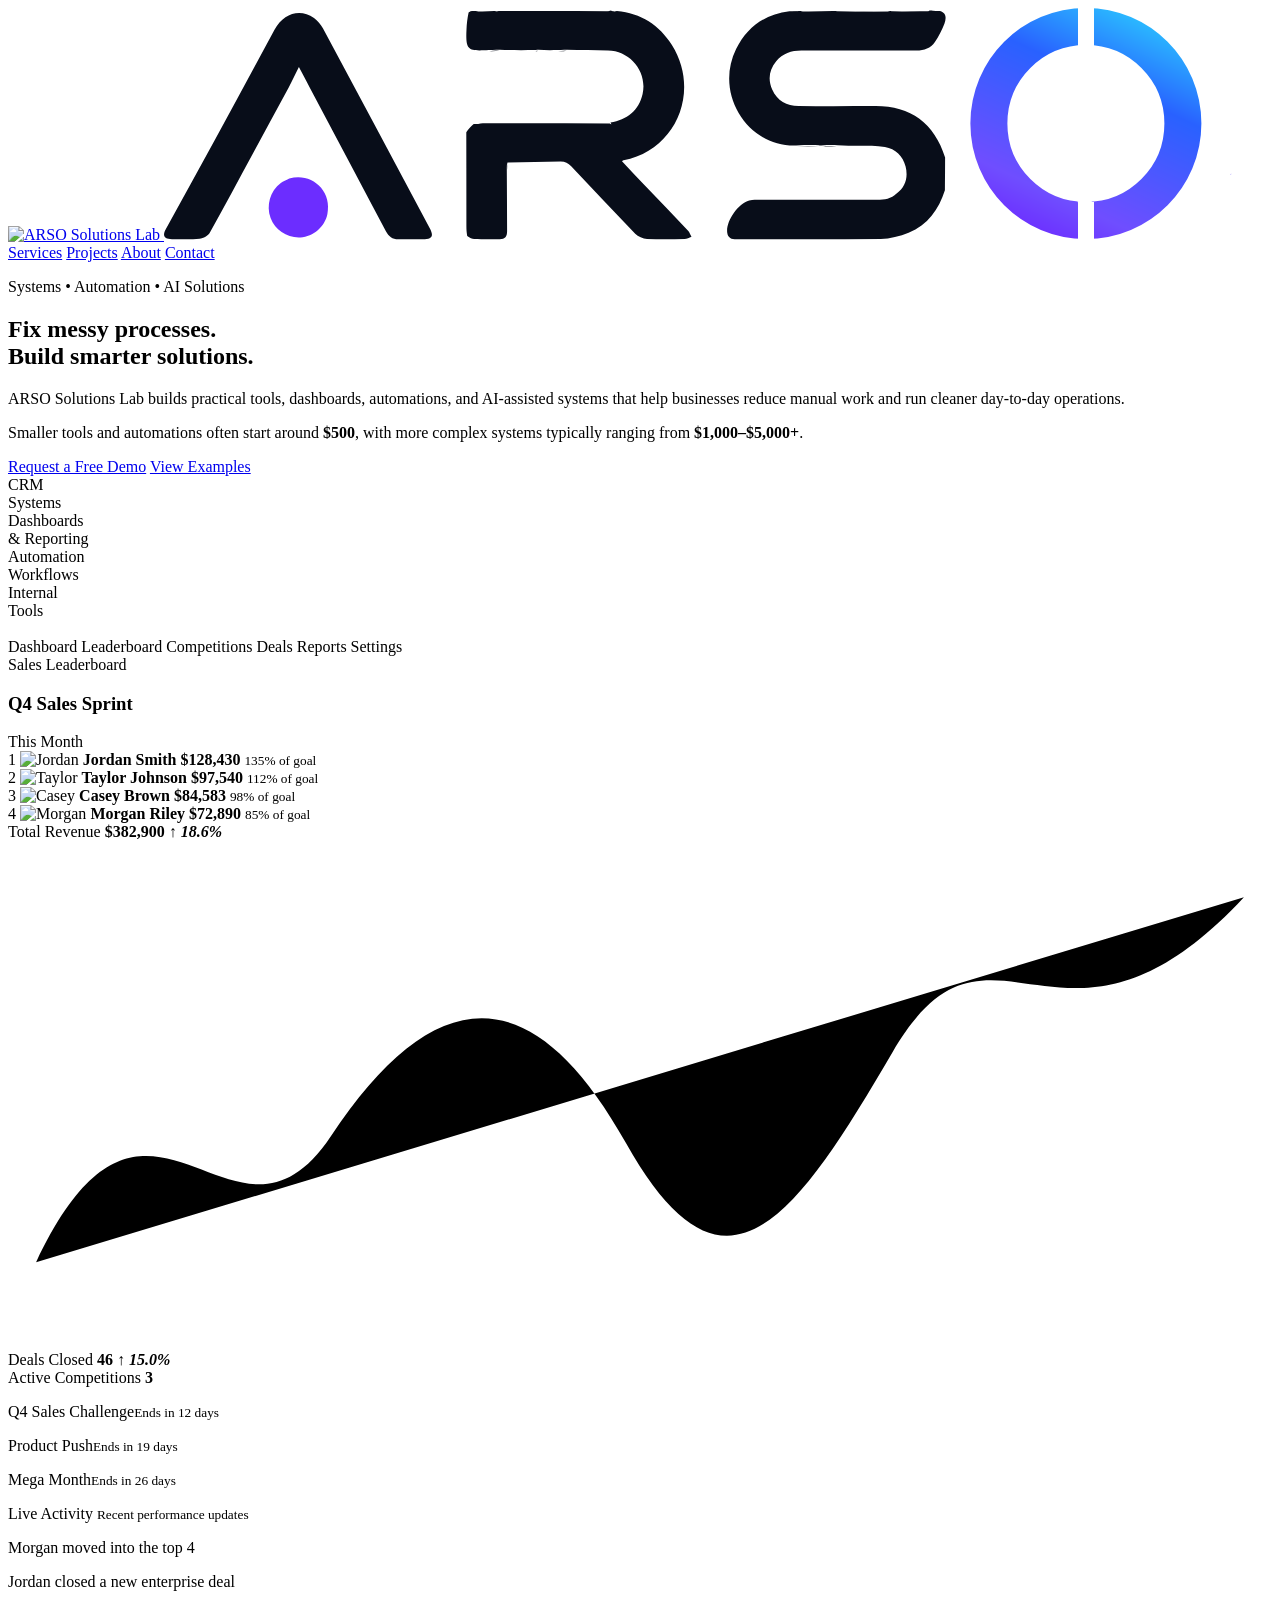
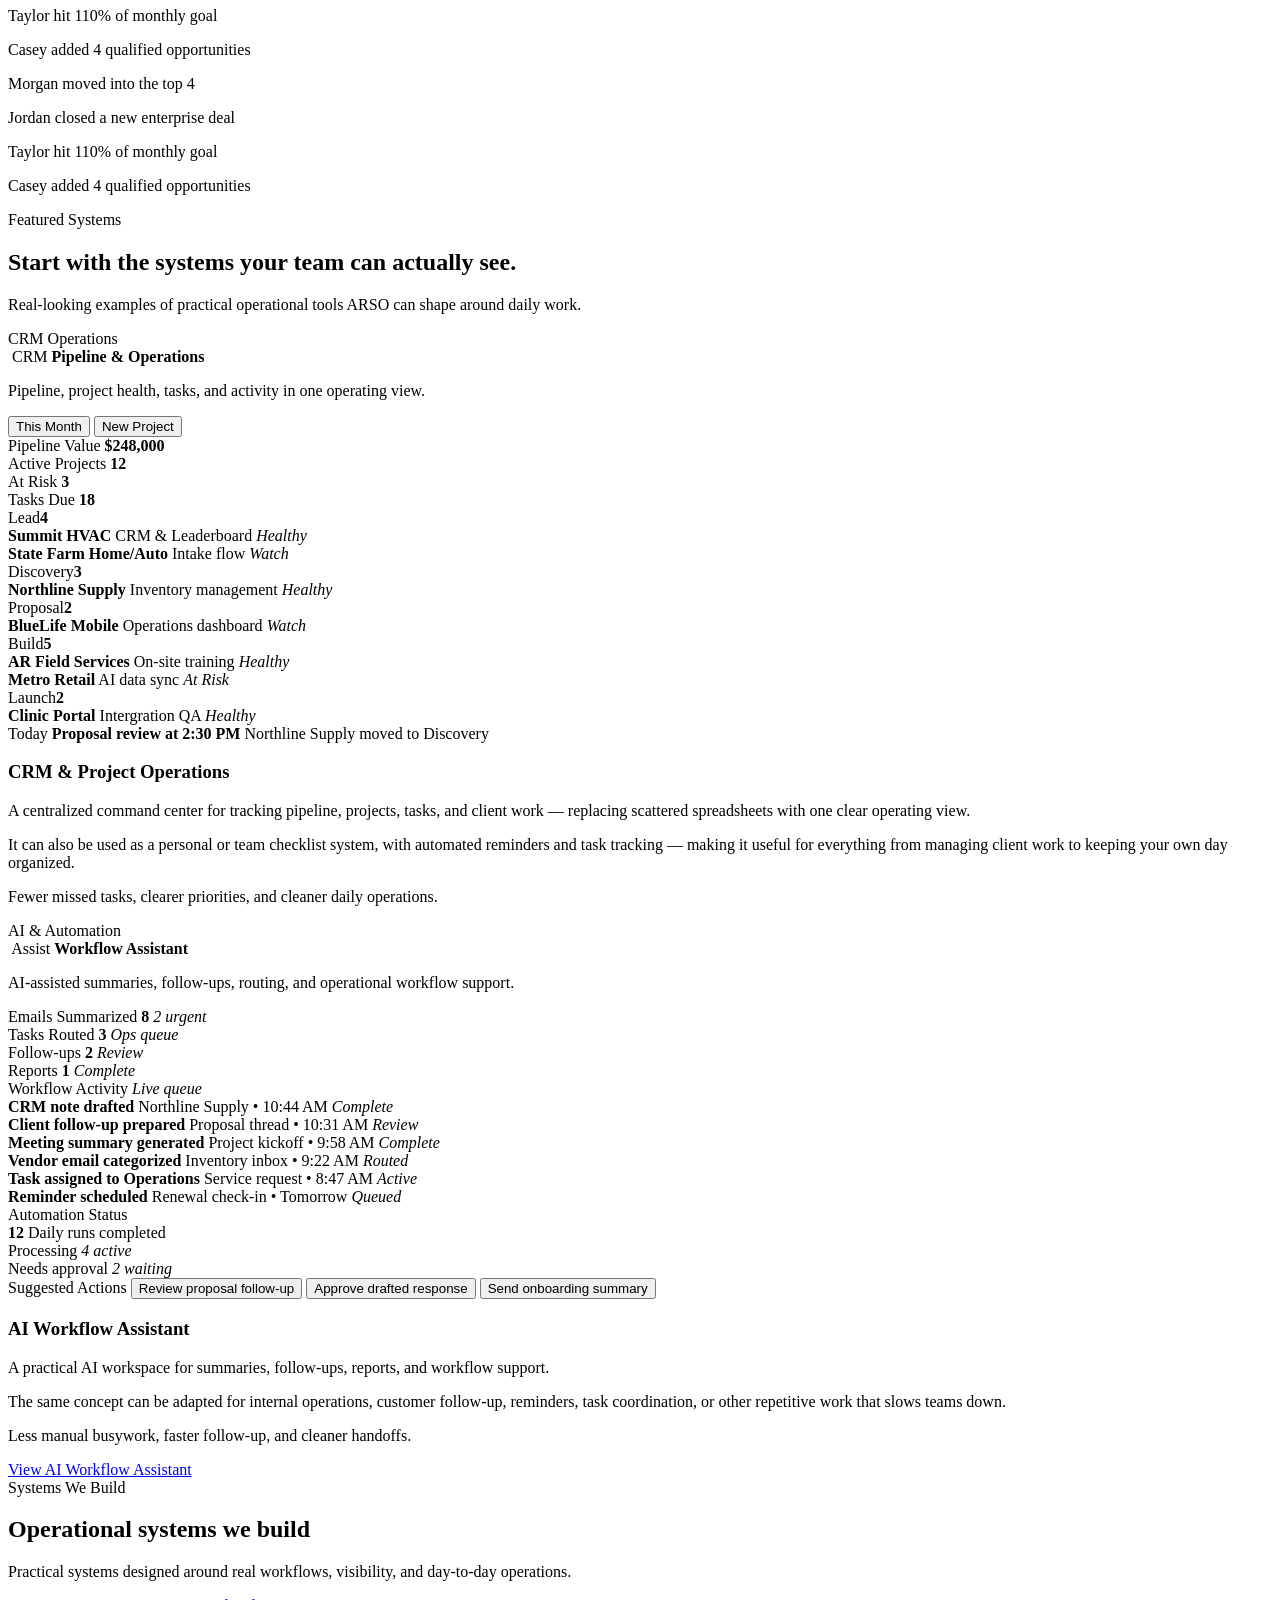
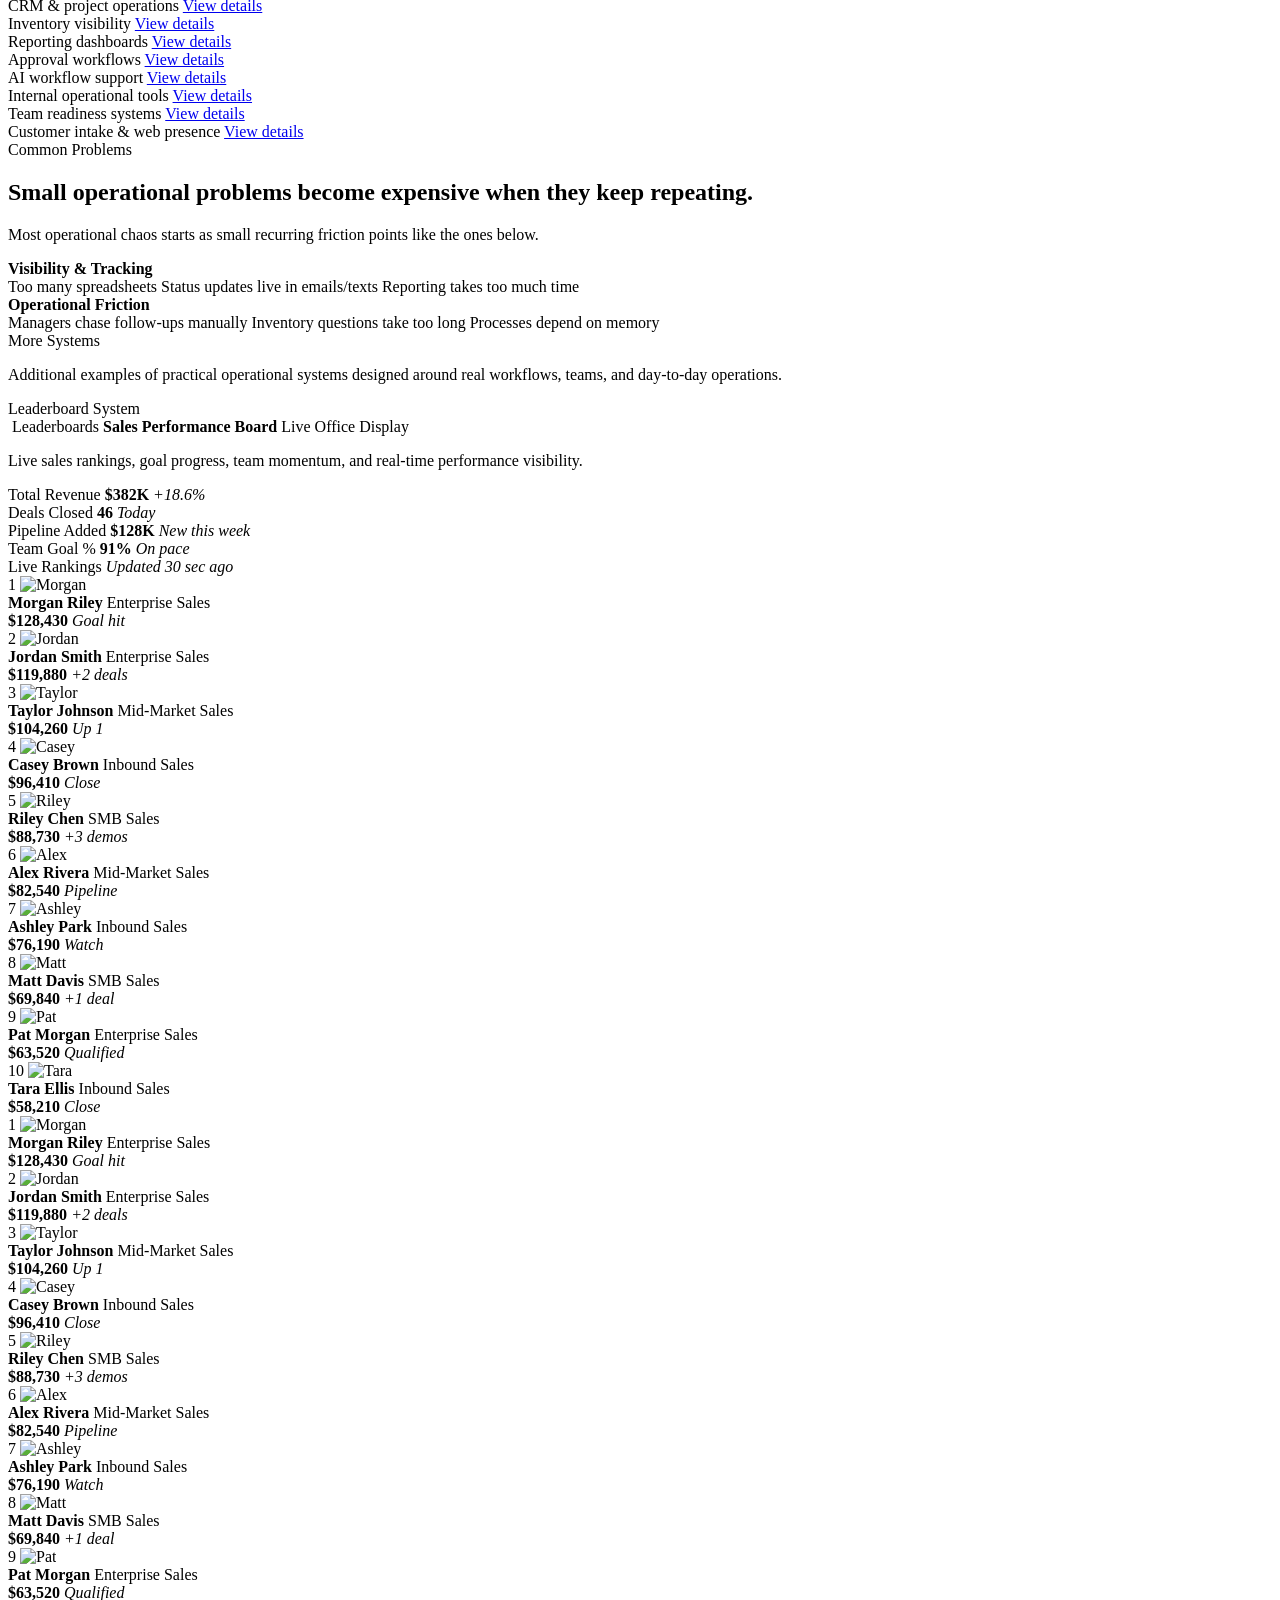
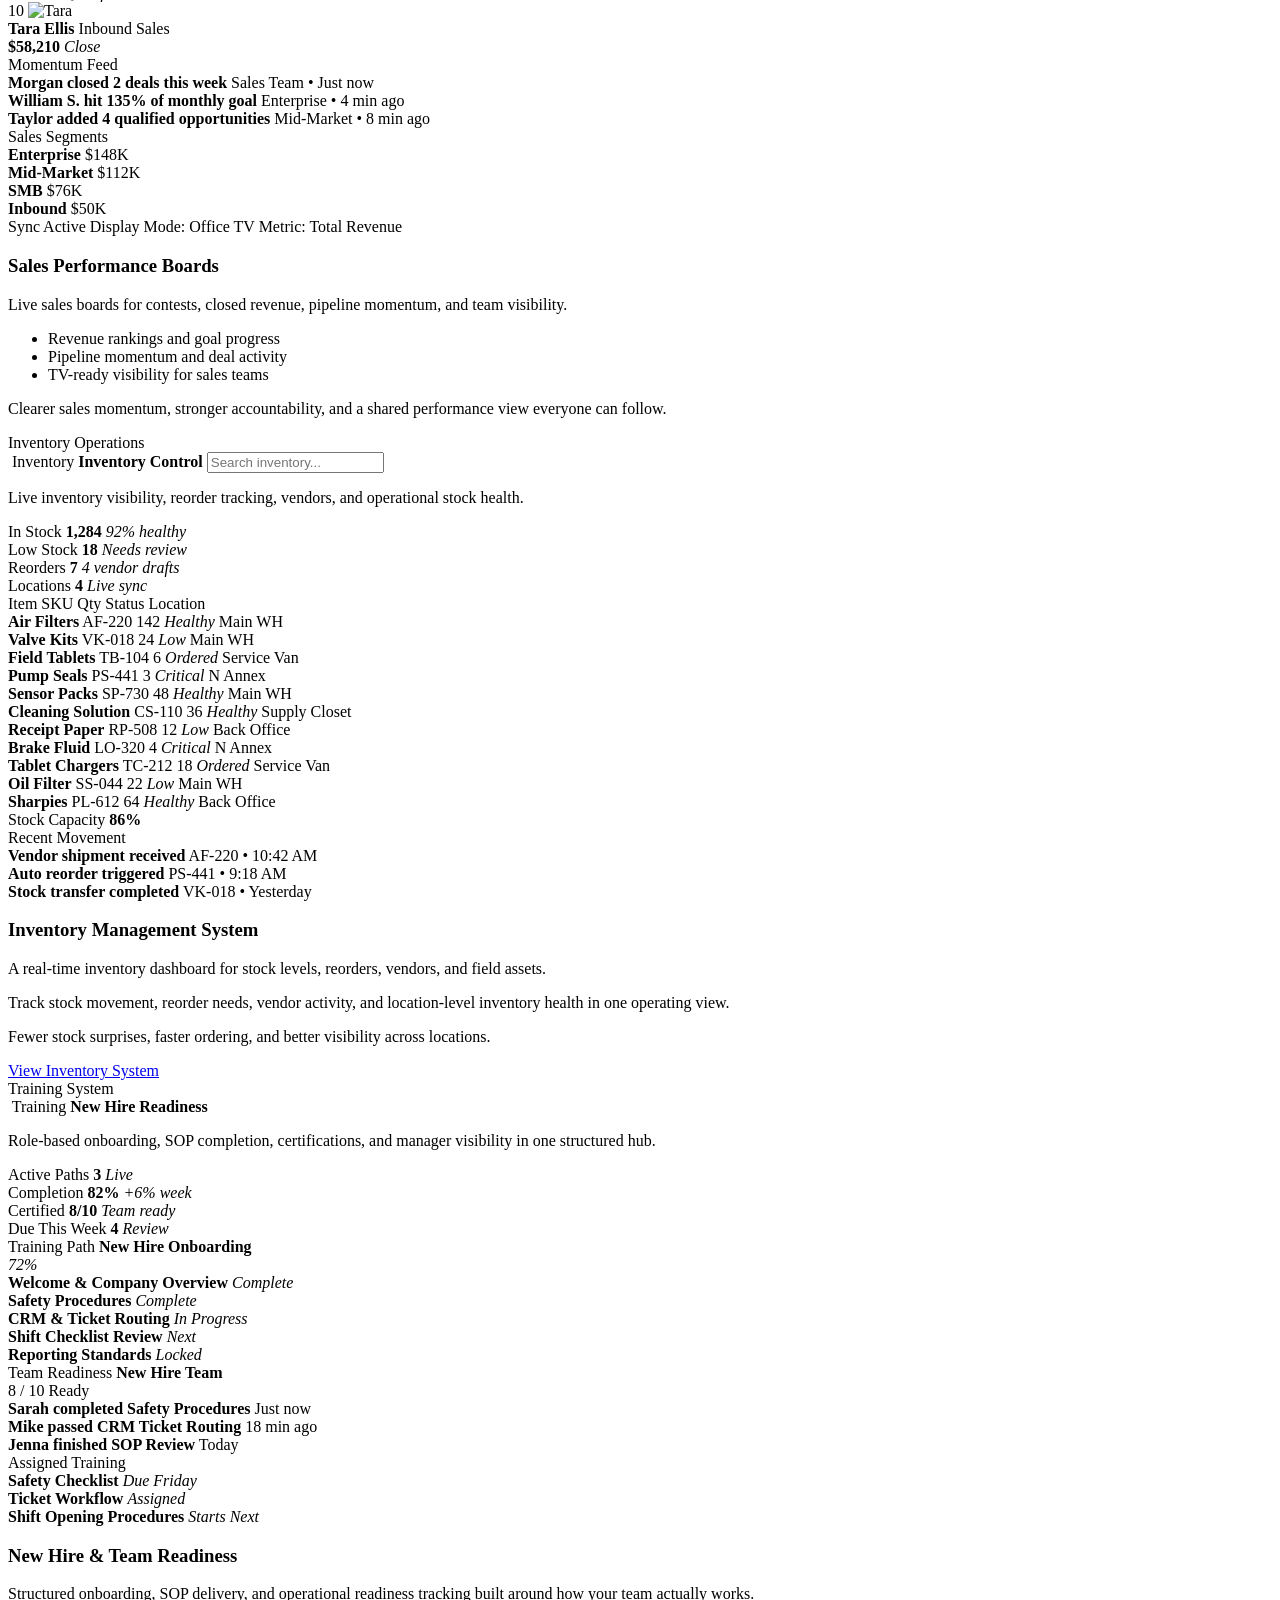
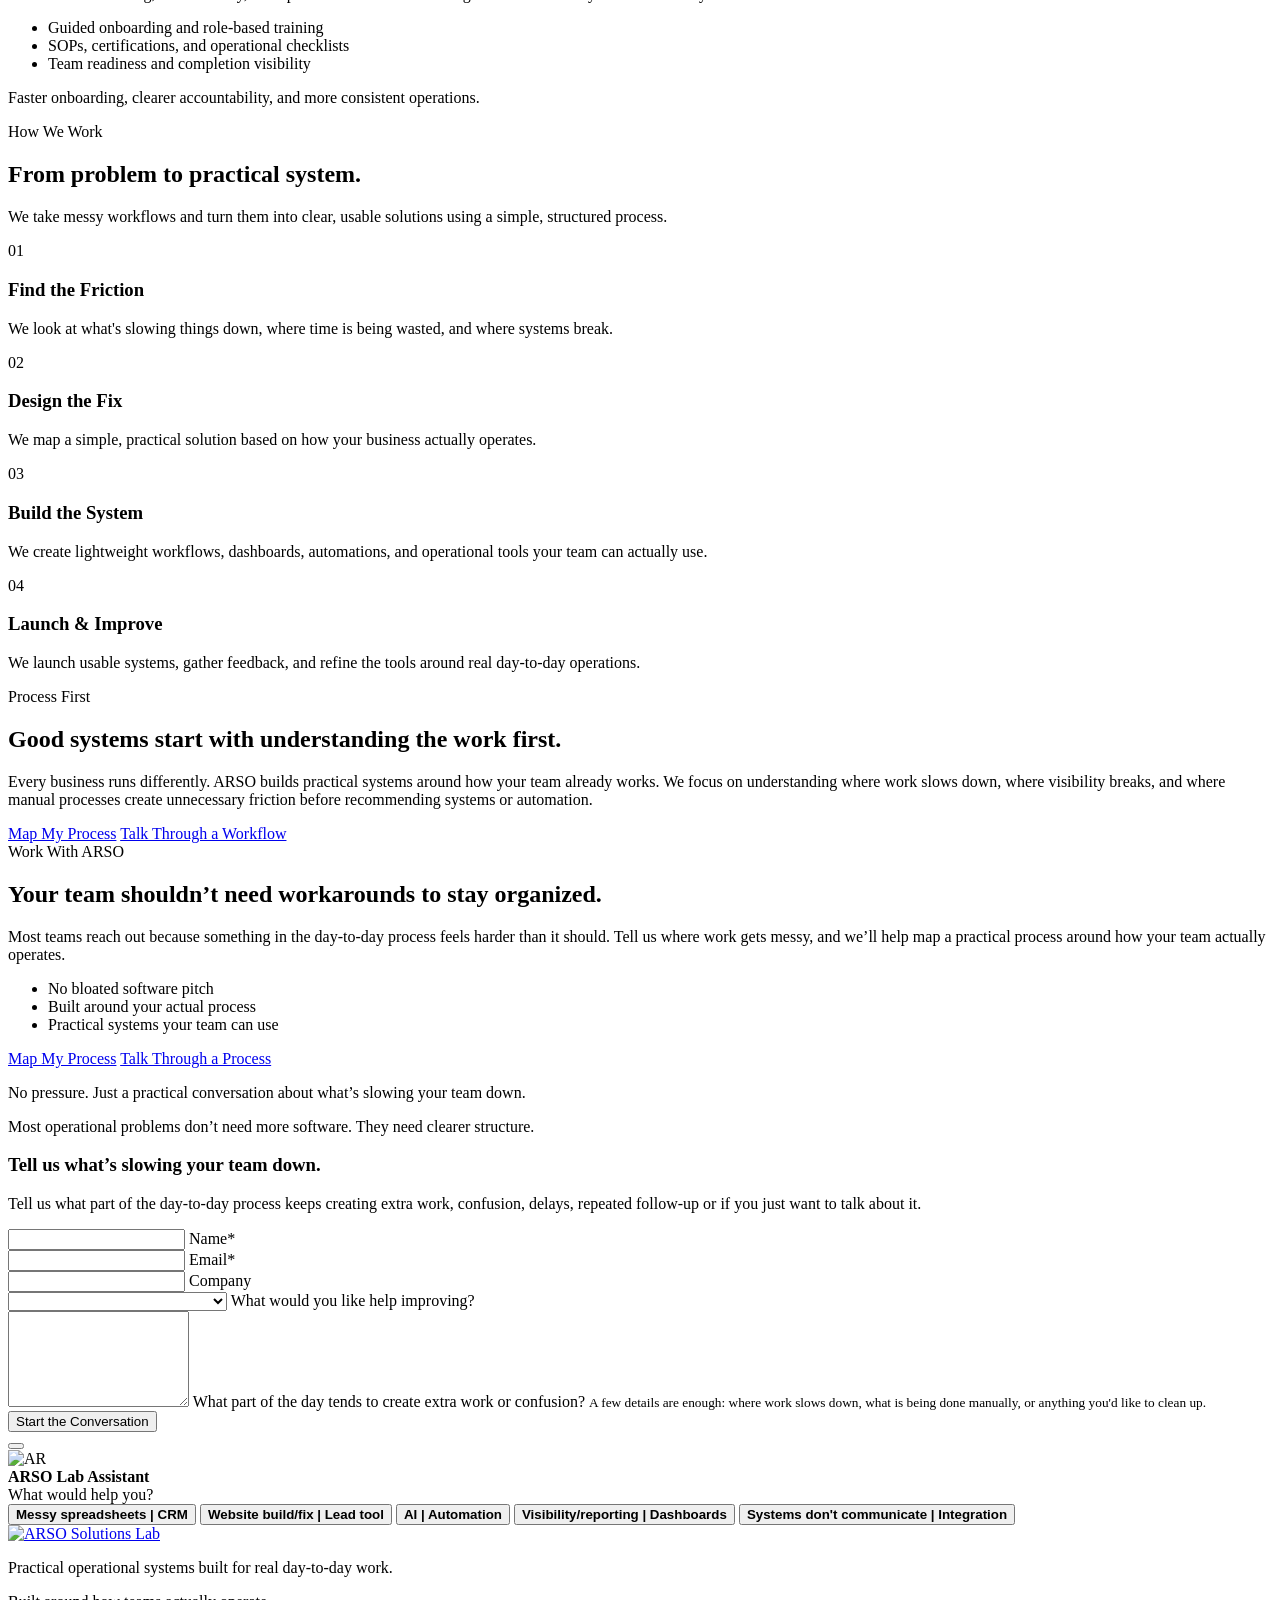
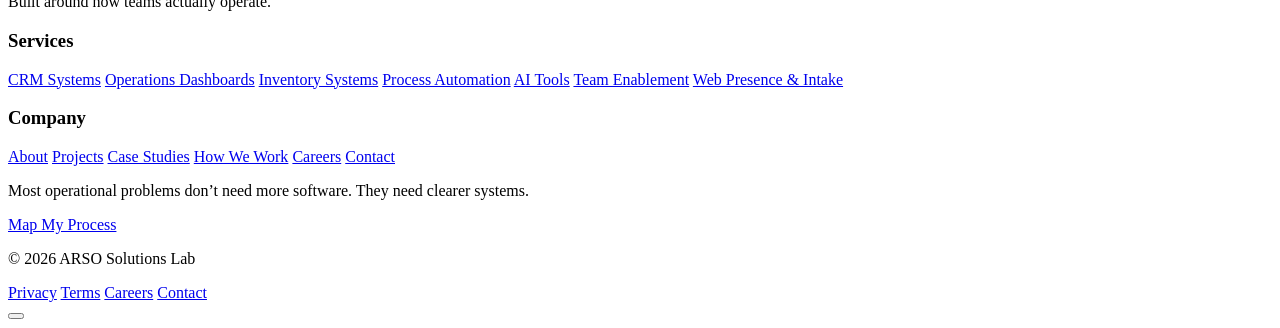
==== index.html @ 9178ad10 "tweaks" ====
﻿<!DOCTYPE html>
<html lang="en">
  <head>
    <script async src="https://www.googletagmanager.com/gtag/js?id=G-Y0H1S4Z1W0"></script>
    <script>
      window.dataLayer = window.dataLayer || [];
      function gtag(){dataLayer.push(arguments);}
      gtag("js", new Date());
      gtag("config", "G-Y0H1S4Z1W0", {
        debug_mode: new URLSearchParams(window.location.search).has("ga_debug")
      });
    </script>
    <meta charset="UTF-8" />
    <meta name="viewport" content="width=device-width, initial-scale=1.0" />
	<link href="https://fonts.googleapis.com/css2?family=Orbitron:wght@500;600&display=swap" rel="stylesheet">
    <title>ARSO Solutions Lab</title>
    <meta
      name="description"
      content="ARSO builds practical systems, dashboards, automations, and AI solutions that help businesses reduce manual work and run cleaner operations."
    />
<link rel="canonical" href="https://www.arsosolutions.io/" />
<meta property="og:site_name" content="ARSO Solutions Lab" />
<meta property="og:type" content="website" />
<meta property="og:url" content="https://www.arsosolutions.io" />
<meta property="og:title" content="ARSO Solutions Lab" />
<meta property="og:description" content="ARSO builds practical systems, dashboards, automations, and AI solutions that help businesses reduce manual work and run cleaner operations." />
<meta property="og:image" content="https://www.arsosolutions.io/Assets/arso-social-preview.png" />
<meta property="og:image:type" content="image/png" />
<meta property="og:image:width" content="1200" />
<meta property="og:image:height" content="630" />

<meta name="twitter:card" content="summary_large_image" />
<meta name="twitter:title" content="ARSO Solutions Lab" />
<meta name="twitter:description" content="ARSO builds practical systems, dashboards, automations, and AI solutions that help businesses reduce manual work and run cleaner operations." />
<meta name="twitter:image" content="https://www.arsosolutions.io/Assets/arso-social-preview.png" />
<script type="application/ld+json">
{
  "@context": "https://schema.org",
  "@type": "ProfessionalService",
  "@id": "https://www.arsosolutions.io/#business",
  "name": "ARSO Solutions Lab",
  "url": "https://www.arsosolutions.io/",
  "logo": "https://www.arsosolutions.io/Assets/logo-full.svg",
  "image": "https://www.arsosolutions.io/Assets/arso-social-preview.png",
  "description": "ARSO builds practical systems, dashboards, automations, and AI solutions that help businesses reduce manual work and run cleaner operations.",
  "areaServed": {
    "@type": "Country",
    "name": "United States"
  },
  "serviceType": [
    "Business process automation",
    "Operational dashboards and reporting",
    "CRM and project operations systems",
    "Inventory visibility systems",
    "AI workflow solutions",
    "Internal business tools"
  ]
}
</script>
    <link rel="preconnect" href="https://fonts.googleapis.com" />
    <link rel="preconnect" href="https://fonts.gstatic.com" crossorigin />
    <link
      href="https://fonts.googleapis.com/css2?family=Inter:wght@400;500;600;700;800&display=swap"
      rel="stylesheet"
    />
    <link rel="stylesheet" href="styles.css" />
	<link rel="icon" type="image/svg+xml" href="Assets/favicon.svg" />
	<link rel="icon" type="image/svg+xml" sizes="32x32" href="Assets/favicon-32.svg">
<link rel="icon" type="image/svg+xml" sizes="16x16" href="Assets/favicon-16.svg">
<link rel="apple-touch-icon" href="Assets/apple-touch-icon.svg">
    <script type="text/javascript">
        (function(c,l,a,r,i,t,y){
            c[a]=c[a]||function(){(c[a].q=c[a].q||[]).push(arguments)};
            t=l.createElement(r);t.async=1;t.src="https://www.clarity.ms/tag/"+i;
            y=l.getElementsByTagName(r)[0];y.parentNode.insertBefore(t,y);
        })(window, document, "clarity", "script", "x68gd35o7h");
    </script>
  </head>
  <body class="home-page">
    <header class="site-header">
      <div class="container nav">
<a class="brand" href="#top">
  <img src="/Assets/logo-full.svg" alt="ARSO Solutions Lab" class="logo logo-full" />
  <img src="/Assets/logo-compact1.svg" alt="AR" class="logo logo-compact" />
</a>

        <nav class="nav-links">
          <a href="services.html">Services</a>
          <a href="projects.html">Projects</a>
          <a href="about.html">About</a>
          <a href="#contact" class="btn btn-sm">Contact</a>
        </nav>
      </div>
    </header>

    <main id="top">
<section class="hero hero-showcase">
  <div class="container">
    <div class="hero-showcase-grid">
      <div class="hero-left">
        <p class="eyebrow">Systems &bull; Automation &bull; AI Solutions</p>
        <h1>
          Fix messy processes.<br>
          Build <span>smarter solutions.</span>
        </h1>

        <p class="hero-copy">
          ARSO Solutions Lab builds practical tools, dashboards, automations, and AI-assisted
          systems that help businesses reduce manual work and run cleaner day-to-day operations.
        </p>

        <p class="hero-pricing hero-pricing-card">
          Smaller tools and automations often start around <strong>$500</strong>,
          with more complex systems typically ranging from <strong>$1,000&ndash;$5,000+</strong>.
        </p>

        <div class="hero-actions">
          <a href="#contact" class="btn">Request a Free Demo</a>
          <a href="#projects" class="btn btn-secondary">View Examples</a>
        </div>

        <div class="hero-service-strip" aria-label="Core services">
          <div data-ga-event="crm_systems_clicked">
            <i data-lucide="users-round"></i>
            <span>CRM<br>Systems</span>
          </div>
          <div data-ga-event="dashboards_reporting_clicked">
            <i data-lucide="bar-chart-3"></i>
            <span>Dashboards<br>&amp; Reporting</span>
          </div>
          <div data-ga-event="automation_workflows_clicked">
            <i data-lucide="settings-2"></i>
            <span>Automation<br>Workflows</span>
          </div>
          <div data-ga-event="internal_tools_clicked">
            <i data-lucide="code-2"></i>
            <span>Internal<br>Tools</span>
          </div>
        </div>
      </div>

      <div class="hero-visual-wrap" aria-hidden="true">
        <div class="hero-product-board arso-app-shell">
          <aside class="hero-product-sidebar arso-app-sidebar">
           <div class="hero-logo-wrap">
  <img src="/Assets/icon-light.svg" alt="" aria-hidden="true" class="hero-dashboard-logo" />
</div>
            <span class="hero-nav-pill active"><i data-lucide="home"></i> Dashboard</span>
            <span><i data-lucide="bar-chart-3"></i> Leaderboard</span>
            <span><i data-lucide="trophy"></i> Competitions</span>
            <span><i data-lucide="handshake"></i> Deals</span>
            <span><i data-lucide="line-chart"></i> Reports</span>
            <span><i data-lucide="settings"></i> Settings</span>
          </aside>

          <div class="hero-product-main">
            <div class="hero-board-topbar arso-app-topbar">
              <div>
                <span class="hero-dashboard-kicker"><i data-lucide="trophy"></i> Sales Leaderboard</span>
                <h3>Q4 Sales Sprint</h3>
              </div>
              <span class="hero-dashboard-filter">This Month</span>
            </div>

            <div class="hero-performer-grid">
              <article class="hero-performer-card arso-kpi-card is-winner">
                <span class="hero-place gold">1</span>
                <img src="/Assets/avatar-jose.jpg" alt="Jordan" class="hero-avatar">
                <strong>Jordan Smith</strong>
                <b>$128,430</b>
                <small>135% of goal</small>
                <div class="hero-goal-bar"><span style="width: 100%"></span></div>
              </article>

              <article class="hero-performer-card arso-kpi-card">
                <span class="hero-place silver">2</span>
                <img src="/Assets/avatar-taylor.jpg" alt="Taylor" class="hero-avatar">
                <strong>Taylor Johnson</strong>
                <b>$97,540</b>
                <small>112% of goal</small>
                <div class="hero-goal-bar"><span style="width: 82%"></span></div>
              </article>

              <article class="hero-performer-card arso-kpi-card">
                <span class="hero-place bronze">3</span>
                <img src="/Assets/avatar-sharon.jpg" alt="Casey" class="hero-avatar">
                <strong>Casey Brown</strong>
                <b>$84,230</b>
                <small>98% of goal</small>
                <div class="hero-goal-bar"><span style="width: 72%"></span></div>
              </article>

              <article class="hero-performer-card arso-kpi-card">
                <span class="hero-place fourth">4</span>
                <img src="/Assets/avatar-madi.jpg" alt="Morgan" class="hero-avatar">
                <strong>Morgan Riley</strong>
                <b>$72,890</b>
                <small>85% of goal</small>
                <div class="hero-goal-bar"><span style="width: 64%"></span></div>
              </article>
            </div>

            <div class="hero-analytics-grid">
              <article class="hero-analytics-card">
                <span>Total Revenue</span>
                <strong>$382,900 <em>&uarr; 18.6%</em></strong>
                <svg viewBox="0 0 180 72" class="hero-line-chart" aria-hidden="true">
                  <path d="M4 60 C20 26, 32 63, 46 42 S74 18, 88 43 S112 54, 126 30 S150 36, 176 8" />
                </svg>
              </article>

              <article class="hero-analytics-card">
                <span>Deals Closed</span>
                <strong>46 <em>&uarr; 15.0%</em></strong>
                <div class="hero-bar-chart" aria-hidden="true">
                  <i style="height: 36%"></i><i style="height: 52%"></i><i style="height: 64%"></i><i style="height: 46%"></i><i style="height: 59%"></i><i style="height: 76%"></i><i style="height: 92%"></i>
                </div>
              </article>

              <article class="hero-analytics-card hero-competitions-card">
                <span>Active Competitions</span>
                <strong>3</strong>
                <div class="hero-competition-list">
                  <p><i data-lucide="trophy"></i><span>Q4 Sales Challenge<small>Ends in 12 days</small></span></p>
                  <p><i data-lucide="star"></i><span>Product Push<small>Ends in 19 days</small></span></p>
                  <p><i data-lucide="badge-check"></i><span>Mega Month<small>Ends in 26 days</small></span></p>
                </div>
              </article>

              <article class="hero-analytics-card hero-activity-card">
                <span>Live Activity</span>
                <small class="hero-activity-sub">Recent performance updates</small>
                <div class="hero-activity-feed">
                  <div class="hero-activity-track">
                    <p><span></span> Morgan moved into the top 4</p>
                    <p><span></span> Jordan closed a new enterprise deal</p>
                    <p><span></span> Taylor hit 110% of monthly goal</p>
                    <p><span></span> Casey added 4 qualified opportunities</p>
                    <p><span></span> Morgan moved into the top 4</p>
                    <p><span></span> Jordan closed a new enterprise deal</p>
                    <p><span></span> Taylor hit 110% of monthly goal</p>
                    <p><span></span> Casey added 4 qualified opportunities</p>
                  </div>
                </div>
              </article>
            </div>
            
          </div>
        </div>
        
      </div>
        
    </div>
  </div>

</section>
<section id="featured-systems-early" class="section examples-section featured-systems-early" aria-label="Featured operational systems">
  <div class="container">
    <div class="section-heading left">
      <span class="eyebrow">Featured Systems</span>
      <h2>Start with the systems your team can actually see.</h2>
      <p>Real-looking examples of practical operational tools ARSO can shape around daily work.</p>
    </div>

    <div class="projects-showcase">
      <div class="projects-grid featured-systems-grid">
<article id="crm-project-operations" class="project-card">
	  <span class="project-tag">CRM Operations</span>
<div class="project-mockup arso-app-shell crm-command-mockup">
  <div class="crm-module-header">
    <span class="crm-module-brand">
      <img src="/Assets/icon-light.svg" alt="" aria-hidden="true">
      <span>CRM</span>
    </span>
    <strong>Pipeline &amp; Operations</strong>
  </div>
  <p class="mockup-mini-subtitle">Pipeline, project health, tasks, and activity in one operating view.</p>

  <div class="mock-crm mock-crm-command">
    <div class="mock-crm-toolbar">
      <button class="mock-toolbar-btn ghost">This Month</button>
      <button class="mock-toolbar-btn primary">New Project</button>
    </div>

    <div class="mock-crm-top crm-command-kpis">
      <div class="mock-crm-stat">
        <span>Pipeline Value</span>
        <strong>$248,000</strong>
      </div>
      <div class="mock-crm-stat">
        <span>Active Projects</span>
        <strong>12</strong>
      </div>
      <div class="mock-crm-stat">
        <span>At Risk</span>
        <strong>3</strong>
      </div>
      <div class="mock-crm-stat">
        <span>Tasks Due</span>
        <strong>18</strong>
      </div>
    </div>

    <div class="crm-pipeline-board" aria-label="CRM pipeline">
      <div class="crm-pipeline-col">
        <div class="crm-pipeline-head"><span>Lead</span><strong>4</strong></div>
        <article class="crm-deal-card">
          <strong>Summit HVAC</strong>
          <span>CRM & Leaderboard</span>
          <em class="mock-status good">Healthy</em>
        </article>
        <article class="crm-deal-card">
          <strong>State Farm Home/Auto</strong>
          <span>Intake flow</span>
          <em class="mock-status warn">Watch</em>
        </article>
      </div>

      <div class="crm-pipeline-col">
        <div class="crm-pipeline-head"><span>Discovery</span><strong>3</strong></div>
        <article class="crm-deal-card">
          <strong>Northline Supply</strong>
          <span>Inventory management</span>
          <em class="mock-status good">Healthy</em>
        </article>
      </div>

      <div class="crm-pipeline-col">
        <div class="crm-pipeline-head"><span>Proposal</span><strong>2</strong></div>
        <article class="crm-deal-card">
          <strong>BlueLife Mobile</strong>
          <span>Operations dashboard</span>
          <em class="mock-status warn">Watch</em>
        </article>
      </div>

      <div class="crm-pipeline-col">
        <div class="crm-pipeline-head"><span>Build</span><strong>5</strong></div>
        <article class="crm-deal-card featured">
          <strong>AR Field Services</strong>
          <span>On-site training</span>
          <em class="mock-status good">Healthy</em>
        </article>
        <article class="crm-deal-card">
          <strong>Metro Retail</strong>
          <span>AI data sync</span>
          <em class="mock-status risk">At Risk</em>
        </article>
      </div>

      <div class="crm-pipeline-col">
        <div class="crm-pipeline-head"><span>Launch</span><strong>2</strong></div>
        <article class="crm-deal-card">
          <strong>Clinic Portal</strong>
          <span>Intergration QA</span>
          <em class="mock-status good">Healthy</em>
        </article>
      </div>
    </div>

    <div class="crm-activity-strip">
      <span class="mock-status warn">Today</span>
      <strong>Proposal review at 2:30 PM</strong>
      <span>Northline Supply moved to Discovery</span>
    </div>
  </div>
</div>

<h3 class="system-title">CRM &amp; Project Operations</h3>

<p>
  A centralized command center for tracking pipeline, projects, tasks, and client work — replacing scattered spreadsheets with one clear operating view.
</p>

<p>
  It can also be used as a personal or team checklist system, with automated reminders and task tracking &mdash;
  making it useful for everything from managing client work to keeping your own day organized.
</p>

<p class="project-outcome">
  Fewer missed tasks, clearer priorities, and cleaner daily operations.
</p>
      </article>

<article id="ai-workflow-assistant" class="project-card" data-ga-event="ai_workflow_clicked">
<span class="project-tag">AI &amp; Automation</span>
  <div class="project-mockup arso-app-shell ai-workflow-mockup">
    <div class="crm-module-header ai-module-header">
      <span class="crm-module-brand ai-module-brand">
        <img src="/Assets/icon-light.svg" alt="" aria-hidden="true">
        <span>Assist</span>
      </span>
      <strong>Workflow Assistant</strong>
    </div>
    <p class="mockup-mini-subtitle">AI-assisted summaries, follow-ups, routing, and operational workflow support.</p>

    <div class="ai-ops-dashboard">
      <div class="ai-summary-grid">
        <div class="arso-kpi-card ai-summary-card">
          <span>Emails Summarized</span>
          <strong data-ai-kpi="emails">8</strong>
          <em>2 urgent</em>
        </div>
        <div class="arso-kpi-card ai-summary-card">
          <span>Tasks Routed</span>
          <strong data-ai-kpi="tasks">3</strong>
          <em>Ops queue</em>
        </div>
        <div class="arso-kpi-card ai-summary-card">
          <span>Follow-ups</span>
          <strong data-ai-kpi="followups">2</strong>
          <em class="is-review">Review</em>
        </div>
        <div class="arso-kpi-card ai-summary-card">
          <span>Reports</span>
          <strong>1</strong>
          <em>Complete</em>
        </div>
      </div>

      <div class="ai-ops-main">
        <div class="ai-activity-panel arso-app-card">
          <div class="ai-panel-head">
            <span>Workflow Activity</span>
            <em>Live queue</em>
          </div>
          <div class="ai-activity-row">
            <strong>CRM note drafted</strong>
            <span>Northline Supply &bull; 10:44 AM</span>
            <em class="ai-state complete">Complete</em>
          </div>
          <div class="ai-activity-row">
            <strong>Client follow-up prepared</strong>
            <span data-ai-time="followup">Proposal thread &bull; 10:31 AM</span>
            <em class="ai-state review" data-ai-state="followup">Review</em>
          </div>
          <div class="ai-activity-row">
            <strong>Meeting summary generated</strong>
            <span>Project kickoff &bull; 9:58 AM</span>
            <em class="ai-state complete">Complete</em>
          </div>
          <div class="ai-activity-row">
            <strong>Vendor email categorized</strong>
            <span data-ai-time="vendor">Inventory inbox &bull; 9:22 AM</span>
            <em class="ai-state active">Routed</em>
          </div>
          <div class="ai-activity-row">
            <strong>Task assigned to Operations</strong>
            <span>Service request &bull; 8:47 AM</span>
            <em class="ai-state complete">Active</em>
          </div>
          <div class="ai-activity-row">
            <strong>Reminder scheduled</strong>
            <span>Renewal check-in &bull; Tomorrow</span>
            <em class="ai-state active" data-ai-state="reminder">Queued</em>
          </div>
        </div>

        <div class="ai-side-panel">
          <div class="ai-automation-panel arso-app-card">
            <span class="ai-panel-label">Automation Status</span>
            <div class="ai-automation-stat">
              <strong>12</strong>
              <span>Daily runs completed</span>
            </div>
            <div class="ai-queue-meter">
              <span style="width: 76%"></span>
            </div>
            <div class="ai-automation-row">
              <span>Processing</span>
              <em class="ai-state active" data-ai-status="active">4 active</em>
            </div>
            <div class="ai-automation-row">
              <span>Needs approval</span>
              <em class="ai-state review" data-ai-status="waiting">2 waiting</em>
            </div>
          </div>

          <div class="ai-actions-panel arso-app-card">
            <span class="ai-panel-label">Suggested Actions</span>
            <button type="button">Review proposal follow-up</button>
            <button type="button">Approve drafted response</button>
            <button type="button">Send onboarding summary</button>
          </div>
        </div>
      </div>
    </div>
  </div>

  <h3 class="system-title">AI Workflow Assistant</h3>
  <p>
    A practical AI workspace for summaries, follow-ups, reports, and workflow support.
  </p>
  <p>
    The same concept can be adapted for internal operations, customer follow-up, reminders,
    task coordination, or other repetitive work that slows teams down.
  </p>
  <p class="project-outcome">
    Less manual busywork, faster follow-up, and cleaner handoffs.
  </p>
  <a href="ai-workflow-assistant.html" class="project-example-link project-detail-link">View AI Workflow Assistant</a>
</article>

      </div>
    </div>
  </div>
</section>
<section id="systems-we-build" class="section homepage-systems-section">
  <div class="container">
    <div class="section-heading left">
      <span class="eyebrow">Systems We Build</span>
      <h2>Operational systems we build</h2>
      <p>
        Practical systems designed around real workflows, visibility, and day-to-day operations.
      </p>
    </div>

    <div class="homepage-system-preview-grid homepage-capability-grid" aria-label="Systems ARSO builds">
      <article>
        <div class="homepage-capability-icon"><i data-lucide="kanban"></i></div>
        <span>CRM &amp; project operations</span>
        <a href="crm-operations.html">View details</a>
      </article>

      <article>
        <div class="homepage-capability-icon"><i data-lucide="boxes"></i></div>
        <span>Inventory visibility</span>
        <a href="inventory-visibility.html">View details</a>
      </article>

      <article>
        <div class="homepage-capability-icon"><i data-lucide="bar-chart-3"></i></div>
        <span>Reporting dashboards</span>
        <a href="services.html#service-dashboards">View details</a>
      </article>

      <article>
        <div class="homepage-capability-icon"><i data-lucide="check-check"></i></div>
        <span>Approval workflows</span>
        <a href="ai-workflow-assistant.html">View details</a>
      </article>

      <article>
        <div class="homepage-capability-icon"><i data-lucide="sparkles"></i></div>
        <span>AI workflow support</span>
        <a href="ai-workflow-assistant.html">View details</a>
      </article>

      <article>
        <div class="homepage-capability-icon"><i data-lucide="wrench"></i></div>
        <span>Internal operational tools</span>
        <a href="services.html#service-crm">View details</a>
      </article>

      <article>
        <div class="homepage-capability-icon"><i data-lucide="graduation-cap"></i></div>
        <span>Team readiness systems</span>
        <a href="services.html#service-training">View details</a>
      </article>

      <article>
        <div class="homepage-capability-icon"><i data-lucide="globe"></i></div>
        <span>Customer intake &amp; web presence</span>
        <a href="services.html#service-web-presence">View details</a>
      </article>
    </div>
  </div>
</section>

<section id="common-problems-home" class="section homepage-problems-section">
  <div class="container">
    <div class="section-heading left">
      <span class="eyebrow">Common Problems</span>
      <h2>Small operational problems become expensive when they keep repeating.</h2>
      <p>
        Most operational chaos starts as small recurring friction points like the ones below.
      </p>
    </div>

    <div class="homepage-problem-groups" aria-label="Common operational problems">
      <div class="homepage-problem-group">
        <strong>Visibility &amp; Tracking</strong>
        <div class="homepage-problem-chips">
          <span>Too many spreadsheets</span>
          <span>Status updates live in emails/texts</span>
          <span>Reporting takes too much time</span>
        </div>
      </div>

      <div class="homepage-problem-group">
        <strong>Operational Friction</strong>
        <div class="homepage-problem-chips">
          <span>Managers chase follow-ups manually</span>
          <span>Inventory questions take too long</span>
          <span>Processes depend on memory</span>
        </div>
      </div>
    </div>
  </div>
</section>

<section id="projects" class="section examples-section">
  <div class="container">
    <div class="section-heading">
      <span class="eyebrow">More Systems</span>
      <p>
        Additional examples of practical operational systems designed around real workflows, teams, and day-to-day operations.
      </p>
    </div>

    <div class="projects-showcase">
      <div class="projects-featured">
<article id="sales-performance-board" class="project-card featured" data-ga-event="sales_performance_clicked">
	  <span class="project-tag">Leaderboard System</span>
        <div class="project-mockup project-mockup-lg arso-app-shell leaderboard-system-mockup">
          <div class="crm-module-header leaderboard-module-header">
            <span class="crm-module-brand leaderboard-module-brand">
              <img src="/Assets/icon-light.svg" alt="" aria-hidden="true">
              <span>Leaderboards</span>
            </span>
            <strong>Sales Performance Board</strong>
            <span class="leaderboard-display-status"><i></i>Live Office Display</span>
          </div>
          <p class="mockup-mini-subtitle">Live sales rankings, goal progress, team momentum, and real-time performance visibility.</p>

          <div class="leaderboard-dashboard">
            <div class="leaderboard-kpis">
              <div class="arso-kpi-card leaderboard-kpi">
                <span>Total Revenue</span>
                <strong data-board-kpi="sales">$382K</strong>
                <em>+18.6%</em>
              </div>
              <div class="arso-kpi-card leaderboard-kpi">
                <span>Deals Closed</span>
                <strong data-board-kpi="deals">46</strong>
                <em>Today</em>
              </div>
              <div class="arso-kpi-card leaderboard-kpi">
                <span>Pipeline Added</span>
                <strong data-board-kpi="pipeline">$128K</strong>
                <em>New this week</em>
              </div>
              <div class="arso-kpi-card leaderboard-kpi">
                <span>Team Goal %</span>
                <strong data-board-kpi="goal">91%</strong>
                <em class="is-watch">On pace</em>
              </div>
            </div>

            <div class="leaderboard-main-grid">
              <div class="leaderboard-rankings arso-app-card">
                <div class="leaderboard-panel-head">
                  <span>Live Rankings</span>
                  <em data-board-updated>Updated 30 sec ago</em>
                </div>

                <div class="leaderboard-rank-window">
                <div class="leaderboard-rank-list">
                  <div class="leaderboard-rank-row is-leading" data-board-row="morgan">
                    <span class="leaderboard-rank">1</span>
                    <img src="/Assets/avatar-jose.jpg" alt="Morgan" class="leaderboard-avatar">
                    <div>
                      <strong>Morgan Riley</strong>
                      <span>Enterprise Sales</span>
                    </div>
                    <b data-board-score="$128,430">$128,430</b>
                    <em class="leaderboard-move positive">Goal hit</em>
                    <div class="leaderboard-progress"><span style="width: 94%"></span></div>
                  </div>

                  <div class="leaderboard-rank-row" data-board-row="jordan">
                    <span class="leaderboard-rank">2</span>
                    <img src="/Assets/avatar-jordan.jpg" alt="Jordan" class="leaderboard-avatar">
                    <div>
                      <strong>Jordan Smith</strong>
                      <span>Enterprise Sales</span>
                    </div>
                    <b data-board-score="$119,880">$119,880</b>
                    <em class="leaderboard-move positive">+2 deals</em>
                    <div class="leaderboard-progress"><span style="width: 90%"></span></div>
                  </div>

                  <div class="leaderboard-rank-row" data-board-row="taylor">
                    <span class="leaderboard-rank">3</span>
                    <img src="/Assets/avatar-taylor.jpg" alt="Taylor" class="leaderboard-avatar">
                    <div>
                      <strong>Taylor Johnson</strong>
                      <span>Mid-Market Sales</span>
                    </div>
                    <b data-board-score="$104,260">$104,260</b>
                    <em class="leaderboard-move positive">Up 1</em>
                    <div class="leaderboard-progress"><span style="width: 84%"></span></div>
                  </div>

                  <div class="leaderboard-rank-row" data-board-row="casey">
                    <span class="leaderboard-rank">4</span>
                    <img src="/Assets/avatar-sharon.jpg" alt="Casey" class="leaderboard-avatar">
                    <div>
                      <strong>Casey Brown</strong>
                      <span>Inbound Sales</span>
                    </div>
                    <b data-board-score="$96,410">$96,410</b>
                    <em class="leaderboard-move watch">Close</em>
                    <div class="leaderboard-progress"><span style="width: 78%"></span></div>
                  </div>

                  <div class="leaderboard-rank-row" data-board-row="riley">
                    <span class="leaderboard-rank">5</span>
                    <img src="/Assets/avatar-madi.jpg" alt="Riley" class="leaderboard-avatar">
                    <div>
                      <strong>Riley Chen</strong>
                      <span>SMB Sales</span>
                    </div>
                    <b data-board-score="$88,730">$88,730</b>
                    <em class="leaderboard-move positive">+3 demos</em>
                    <div class="leaderboard-progress"><span style="width: 72%"></span></div>
                  </div>

                  <div class="leaderboard-rank-row" data-board-row="alex">
                    <span class="leaderboard-rank">6</span>
                    <img src="/Assets/avatar-alex.jpg" alt="Alex" class="leaderboard-avatar">
                    <div>
                      <strong>Alex Rivera</strong>
                      <span>Mid-Market Sales</span>
                    </div>
                    <b data-board-score="$82,540">$82,540</b>
                    <em class="leaderboard-move info">Pipeline</em>
                    <div class="leaderboard-progress"><span style="width: 68%"></span></div>
                  </div>

                  <div class="leaderboard-rank-row" data-board-row="ashley">
                    <span class="leaderboard-rank">7</span>
                    <img src="/Assets/avatar-ashley.jpg" alt="Ashley" class="leaderboard-avatar">
                    <div>
                      <strong>Ashley Park</strong>
                      <span>Inbound Sales</span>
                    </div>
                    <b data-board-score="$76,190">$76,190</b>
                    <em class="leaderboard-move watch">Watch</em>
                    <div class="leaderboard-progress"><span style="width: 63%"></span></div>
                  </div>

                  <div class="leaderboard-rank-row" data-board-row="matt">
                    <span class="leaderboard-rank">8</span>
                    <img src="/Assets/avatar-matt.jpg" alt="Matt" class="leaderboard-avatar">
                    <div>
                      <strong>Matt Davis</strong>
                      <span>SMB Sales</span>
                    </div>
                    <b data-board-score="$69,840">$69,840</b>
                    <em class="leaderboard-move positive">+1 deal</em>
                    <div class="leaderboard-progress"><span style="width: 58%"></span></div>
                  </div>

                  <div class="leaderboard-rank-row" data-board-row="pat">
                    <span class="leaderboard-rank">9</span>
                    <img src="/Assets/avatar-pat.jpg" alt="Pat" class="leaderboard-avatar">
                    <div>
                      <strong>Pat Morgan</strong>
                      <span>Enterprise Sales</span>
                    </div>
                    <b data-board-score="$63,520">$63,520</b>
                    <em class="leaderboard-move info">Qualified</em>
                    <div class="leaderboard-progress"><span style="width: 54%"></span></div>
                  </div>

                  <div class="leaderboard-rank-row" data-board-row="tara">
                    <span class="leaderboard-rank">10</span>
                    <img src="/Assets/avatar-tara.jpg" alt="Tara" class="leaderboard-avatar">
                    <div>
                      <strong>Tara Ellis</strong>
                      <span>Inbound Sales</span>
                    </div>
                    <b data-board-score="$58,210">$58,210</b>
                    <em class="leaderboard-move watch">Close</em>
                    <div class="leaderboard-progress"><span style="width: 48%"></span></div>
                  </div>
                </div>
                </div>

              </div>

              <div class="leaderboard-side-panel">
                <div class="leaderboard-activity arso-app-card">
                  <span class="leaderboard-panel-label">Momentum Feed</span>
                  <div class="leaderboard-activity-row is-live" data-board-feed>
                    <strong>Morgan closed 2 deals this week</strong>
                    <span>Sales Team &bull; Just now</span>
                  </div>
                  <div class="leaderboard-activity-row">
                    <strong>William S. hit 135% of monthly goal</strong>
                    <span>Enterprise &bull; 4 min ago</span>
                  </div>
                  <div class="leaderboard-activity-row">
                    <strong>Taylor added 4 qualified opportunities</strong>
                    <span>Mid-Market &bull; 8 min ago</span>
                  </div>
                </div>

                <div class="leaderboard-team-modules arso-app-card">
                  <span class="leaderboard-panel-label">Sales Segments</span>
                  <div class="leaderboard-team-row">
                    <div>
                      <strong>Enterprise</strong>
                      <span>$148K</span>
                    </div>
                    <div class="leaderboard-segment-progress"><span style="width: 92%"></span></div>
                  </div>
                  <div class="leaderboard-team-row">
                    <div>
                      <strong>Mid-Market</strong>
                      <span>$112K</span>
                    </div>
                    <div class="leaderboard-segment-progress"><span style="width: 78%"></span></div>
                  </div>
                  <div class="leaderboard-team-row">
                    <div>
                      <strong>SMB</strong>
                      <span>$76K</span>
                    </div>
                    <div class="leaderboard-segment-progress"><span style="width: 64%"></span></div>
                  </div>
                  <div class="leaderboard-team-row">
                    <div>
                      <strong>Inbound</strong>
                      <span>$50K</span>
                    </div>
                    <div class="leaderboard-segment-progress"><span style="width: 52%"></span></div>
                  </div>
                </div>
              </div>
            </div>

            <div class="leaderboard-display-strip">
              <span><i></i>Sync Active</span>
              <span>Display Mode: Office TV</span>
              <span>Metric: Total Revenue</span>
            </div>
          </div>
        </div>

        <h3 class="system-title">Sales Performance Boards</h3>
        <p>
          Live sales boards for contests, closed revenue, pipeline momentum, and team visibility.
        </p>
        <ul class="project-points">
          <li>Revenue rankings and goal progress</li>
          <li>Pipeline momentum and deal activity</li>
          <li>TV-ready visibility for sales teams</li>
        </ul>
        <p class="project-outcome">
          Clearer sales momentum, stronger accountability, and a shared performance view everyone can follow.
        </p>
      </article>
      </div>

      <div class="projects-grid">


            <article id="inventory-management-system" class="project-card" data-ga-event="inventory_system_clicked">
	  <span class="project-tag">Inventory Operations</span>
<div class="project-mockup arso-app-shell inventory-control-mockup">
  <div class="crm-module-header inventory-module-header">
    <span class="crm-module-brand inventory-module-brand">
      <img src="/Assets/icon-light.svg" alt="" aria-hidden="true">
      <span>Inventory</span>
    </span>
    <strong>Inventory Control</strong>
    <label class="inventory-search">
      
      <input type="search" placeholder="Search inventory..." aria-label="Search inventory">
    </label>
  </div>
  <p class="mockup-mini-subtitle">Live inventory visibility, reorder tracking, vendors, and operational stock health.</p>

  <div class="inventory-dashboard">
    <div class="inventory-kpis">
      <div class="arso-kpi-card inventory-kpi">
        <span>In Stock</span>
        <strong>1,284</strong>
        <em>92% healthy</em>
      </div>
      <div class="arso-kpi-card inventory-kpi">
        <span>Low Stock</span>
        <strong>18</strong>
        <em class="is-watch">Needs review</em>
      </div>
      <div class="arso-kpi-card inventory-kpi">
        <span>Reorders</span>
        <strong>7</strong>
        <em>4 vendor drafts</em>
      </div>
      <div class="arso-kpi-card inventory-kpi">
        <span>Locations</span>
        <strong>4</strong>
        <em>Live sync</em>
      </div>
    </div>

    <div class="inventory-main-grid">
      <div class="inventory-table arso-app-card">
        <div class="inventory-table-head">
          <span>Item</span>
          <span>SKU</span>
          <span>Qty</span>
          <span>Status</span>
          <span>Location</span>
        </div>
        <div class="inventory-row">
          <strong>Air Filters</strong>
          <span>AF-220</span>
          <span>142</span>
          <em class="inventory-status healthy">Healthy</em>
          <span>Main WH</span>
        </div>
        <div class="inventory-row">
          <strong>Valve Kits</strong>
          <span>VK-018</span>
          <span>24</span>
          <em class="inventory-status watch">Low</em>
          <span>Main WH</span>
        </div>
        <div class="inventory-row">
          <strong>Field Tablets</strong>
          <span>TB-104</span>
          <span>6</span>
          <em class="inventory-status info">Ordered</em>
          <span>Service Van</span>
        </div>
        <div class="inventory-row">
          <strong>Pump Seals</strong>
          <span>PS-441</span>
          <span>3</span>
          <em class="inventory-status critical">Critical</em>
          <span>N Annex</span>
        </div>
        <div class="inventory-row">
          <strong>Sensor Packs</strong>
          <span>SP-730</span>
          <span>48</span>
          <em class="inventory-status healthy">Healthy</em>
          <span>Main WH</span>
        </div>
        <div class="inventory-row">
          <strong>Cleaning Solution</strong>
          <span>CS-110</span>
          <span>36</span>
          <em class="inventory-status healthy">Healthy</em>
          <span>Supply Closet</span>
        </div>
        <div class="inventory-row">
          <strong>Receipt Paper</strong>
          <span>RP-508</span>
          <span>12</span>
          <em class="inventory-status watch">Low</em>
          <span>Back Office</span>
        </div>
        <div class="inventory-row">
          <strong>Brake Fluid</strong>
          <span>LO-320</span>
          <span>4</span>
          <em class="inventory-status critical">Critical</em>
          <span>N Annex</span>
        </div>
        <div class="inventory-row">
          <strong>Tablet Chargers</strong>
          <span>TC-212</span>
          <span>18</span>
          <em class="inventory-status info">Ordered</em>
          <span>Service Van</span>
        </div>
        <div class="inventory-row">
          <strong>Oil Filter</strong>
          <span>SS-044</span>
          <span>22</span>
          <em class="inventory-status watch">Low</em>
          <span>Main WH</span>
        </div>
        <div class="inventory-row">
          <strong>Sharpies</strong>
          <span>PL-612</span>
          <span>64</span>
          <em class="inventory-status healthy">Healthy</em>
          <span>Back Office</span>
        </div>
      </div>

      <div class="inventory-side-panel">
        <div class="inventory-health-card arso-app-card">
          <div>
            <span>Stock Capacity</span>
            <strong>86%</strong>
          </div>
          <div class="inventory-health-chart">
            <i style="height: 42%"></i>
            <i style="height: 58%"></i>
            <i style="height: 46%"></i>
            <i style="height: 72%"></i>
            <i style="height: 64%"></i>
            <i style="height: 86%"></i>
          </div>
        </div>

        <div class="inventory-activity arso-app-card">
          <span class="inventory-panel-label">Recent Movement</span>
          <div class="inventory-activity-row">
            <strong>Vendor shipment received</strong>
            <span>AF-220 &bull; 10:42 AM</span>
          </div>
          <div class="inventory-activity-row">
            <strong>Auto reorder triggered</strong>
            <span>PS-441 &bull; 9:18 AM</span>
          </div>
          <div class="inventory-activity-row">
            <strong>Stock transfer completed</strong>
            <span>VK-018 &bull; Yesterday</span>
          </div>
        </div>
      </div>
    </div>
  </div>
</div>


<h3 class="system-title">Inventory Management System</h3>

<p>
  A real-time inventory dashboard for stock levels, reorders, vendors, and field assets.
</p>

<p>
  Track stock movement, reorder needs, vendor activity, and location-level inventory health in one operating view.
</p>

      <p class="project-outcome">
  Fewer stock surprises, faster ordering, and better visibility across locations.
</p>
      <a href="inventory-visibility.html" class="project-example-link project-detail-link">View Inventory System</a>
      </article>

      <article id="new-hire-readiness" class="project-card" data-ga-event="team_readiness_clicked">
        <span class="project-tag">Training System</span>
        <div class="project-mockup arso-app-shell training-enable-mockup">
          <div class="crm-module-header training-module-header">
            <span class="crm-module-brand training-module-brand">
              <img src="/Assets/icon-light.svg" alt="" aria-hidden="true">
              <span>Training</span>
            </span>
            <strong>New Hire Readiness</strong>
          </div>
          <p class="mockup-mini-subtitle">Role-based onboarding, SOP completion, certifications, and manager visibility in one structured hub.</p>

          <div class="training-dashboard">
            <div class="training-kpis">
              <div class="arso-kpi-card training-kpi">
                <span>Active Paths</span>
                <strong>3</strong>
                <em>Live</em>
              </div>
              <div class="arso-kpi-card training-kpi">
                <span>Completion</span>
                <strong>82%</strong>
                <em>+6% week</em>
              </div>
              <div class="arso-kpi-card training-kpi">
                <span>Certified</span>
                <strong>8/10</strong>
                <em>Team ready</em>
              </div>
              <div class="arso-kpi-card training-kpi">
                <span>Due This Week</span>
                <strong>4</strong>
                <em class="is-due">Review</em>
              </div>
            </div>

            <div class="training-main-grid">
              <div class="training-path-card arso-app-card">
                <div class="training-panel-head">
                  <div>
                    <span class="training-panel-label">Training Path</span>
                    <strong>New Hire Onboarding</strong>
                  </div>
                  <em>72%</em>
                </div>
                <div class="training-progress-track" aria-label="Client onboarding progress">
                  <span class="training-progress-fill"></span>
                </div>
                <div class="training-module-list">
                  <div class="training-module-row">
                    <strong>Welcome &amp; Company Overview</strong>
                    <em class="training-state complete">Complete</em>
                  </div>
                  <div class="training-module-row">
                    <strong>Safety Procedures</strong>
                    <em class="training-state complete">Complete</em>
                  </div>
                  <div class="training-module-row is-active">
                    <strong>CRM &amp; Ticket Routing</strong>
                    <em class="training-state active">In Progress</em>
                  </div>
                  <div class="training-module-row">
                    <strong>Shift Checklist Review</strong>
                    <em class="training-state next">Next</em>
                  </div>
                  <div class="training-module-row">
                    <strong>Reporting Standards</strong>
                    <em class="training-state locked">Locked</em>
                  </div>
                </div>
              </div>

              <div class="training-side-panel">
                <div class="training-readiness-card arso-app-card">
                  <div class="training-readiness-head">
                    <div>
                      <span class="training-panel-label">Team Readiness</span>
                      <strong>New Hire Team</strong>
                    </div>
                    <span class="training-cert-badge">8 / 10 Ready</span>
                  </div>
                  <div class="training-readiness-meter">
                    <span></span>
                  </div>
                  <div class="training-completions">
                    <div class="training-completion-row">
                      <strong>Sarah completed Safety Procedures</strong>
                      <span>Just now</span>
                    </div>
                    <div class="training-completion-row">
                      <strong>Mike passed CRM Ticket Routing</strong>
                      <span>18 min ago</span>
                    </div>
                    <div class="training-completion-row">
                      <strong>Jenna finished SOP Review</strong>
                      <span>Today</span>
                    </div>
                  </div>
                </div>

                <div class="training-assigned-card arso-app-card">
                  <span class="training-panel-label">Assigned Training</span>
                  <div class="training-assigned-row">
                    <strong>Safety Checklist</strong>
                    <em class="training-state next">Due Friday</em>
                  </div>
                  <div class="training-assigned-row">
                    <strong>Ticket Workflow</strong>
                    <em class="training-state active">Assigned</em>
                  </div>
                  <div class="training-assigned-row">
                    <strong>Shift Opening Procedures</strong>
                    <em class="training-state locked">Starts Next</em>
                  </div>
                </div>
              </div>
            </div>
          </div>
        </div>

        <h3 class="system-title">New Hire &amp; Team Readiness</h3>
        <p>
          Structured onboarding, SOP delivery, and operational readiness tracking built around how your team actually works.
        </p>
        <ul class="project-points">
          <li>Guided onboarding and role-based training</li>
          <li>SOPs, certifications, and operational checklists</li>
          <li>Team readiness and completion visibility</li>
        </ul>
        <p class="project-outcome">
          Faster onboarding, clearer accountability, and more consistent operations.
        </p>
      </article>

      </div>
    </div>
  </section>     

<section id="how-we-work" class="section section-alt">
  <div class="container">

    <div class="section-heading">
      <span class="eyebrow">How We Work</span>
      <h2>From problem to practical system.</h2>
      <p>We take messy workflows and turn them into clear, usable solutions using a simple, structured process.</p>
    </div>

    <div class="flow-chart">

      <article class="flow-step">
        <span class="flow-number">01</span>
        <h3>Find the Friction</h3>
        <p>We look at what's slowing things down, where time is being wasted, and where systems break.</p>
      </article>

      <article class="flow-step">
        <span class="flow-number">02</span>
        <h3>Design the Fix</h3>
        <p>We map a simple, practical solution based on how your business actually operates.</p>
      </article>

      <article class="flow-step">
        <span class="flow-number">03</span>
        <h3>Build the System</h3>
        <p>We create lightweight workflows, dashboards, automations, and operational tools your team can actually use.</p>
      </article>

      <article class="flow-step">
        <span class="flow-number">04</span>
        <h3>Launch & Improve</h3>
        <p>We launch usable systems, gather feedback, and refine the tools around real day-to-day operations.</p>
      </article>
    </div>
  </div>
</section>

<section id="homepage-process-close" class="section homepage-closing-section">
  <div class="container homepage-closing-card">
    <div>
      <span class="eyebrow">Process First</span>
      <h2>Good systems start with understanding the work first.</h2>
      <p>
        Every business runs differently. ARSO builds practical systems around how your team already works.
        We focus on understanding where work slows down, where visibility breaks,
        and where manual processes create unnecessary friction before recommending systems or automation.
      </p>
    </div>
    <div class="homepage-closing-actions">
      <a href="#contact-form" class="btn contact-form-trigger">Map My Process</a>
      <a href="#contact-form" class="homepage-closing-link contact-form-trigger">Talk Through a Workflow</a>
    </div>
  </div>
</section>

     <section id="contact" class="section contact-section">
  <div class="container">
    <div class="contact-box">

      <div class="contact-copy">
        <span class="eyebrow">Work With ARSO</span>
        <h2>Your team shouldn’t need workarounds to stay organized.</h2>

        <p>
          Most teams reach out because something in the day-to-day process feels harder than it should.
          Tell us where work gets messy, and we’ll help map a practical process around how your team actually operates.
        </p>

        <ul class="contact-reassurance">
          <li>No bloated software pitch</li>
          <li>Built around your actual process</li>
          <li>Practical systems your team can use</li>
        </ul>

        <div class="contact-actions">
          <a href="#contact-form" class="btn contact-form-trigger contact-primary-cta">Map My Process<i data-lucide="arrow-big-right"></i></a>
          <a href="#contact-form" class="btn btn-secondary contact-form-trigger">Talk Through a Process</a>
        </div>

        <p class="contact-note">
          No pressure. Just a practical conversation about what’s slowing your team down.
        </p>
        <p class="contact-microcopy">
          Most operational problems don’t need more software. They need clearer structure.
        </p>
      </div>

      <div class="contact-form-panel">
<div class="contact-form-intro">
  <h3>Tell us what’s slowing your team down.</h3>
  <p>Tell us what part of the day-to-day process keeps creating extra work, confusion, delays, repeated follow-up or if you just want to talk about it.</p>
</div>
<form 
  action="https://formspree.io/f/xbdqypze" 
  method="POST" 
  class="contact-form"
  id="contact-form"
>

  <!-- Hidden fields -->
<input type="hidden" name="_subject" value="New ARSO Inquiry">
<input type="hidden" name="source" value="ARSO Solutions Lab Website">
<input type="hidden" name="Submitted At" id="submittedAt">
<textarea name="Lead Summary" id="leadSummary" hidden></textarea>
<input type="hidden" name="_replyto" value="">
<input type="hidden" name="_captcha" value="false">
<input type="text" name="_gotcha" style="display:none">
  <div class="form-field floating-field">
    <input id="name" name="name" type="text" placeholder=" " required>
    <label for="name">Name*</label>
  </div>

  <div class="form-field floating-field">
    <input id="email" name="email" type="email" placeholder=" " required>
    <label for="email">Email*</label>
  </div>

  <div class="form-field floating-field form-field-full">
    <input id="company" name="company" type="text" placeholder=" ">
    <label for="company">Company</label>
  </div>

  <div class="form-field floating-field form-field-full">
    <select id="category" name="category" required>
      <option value="" disabled selected></option>
      <option>CRM / Client Tracking</option>
      <option>Inventory / Operations</option>
      <option>Automation / Repetitive Tasks</option>
      <option>Leaderboard / Reporting</option>
      <option>Training / Onboarding</option>
      <option>Web Presence / Customer Intake</option>
      <option>Job Openings / Contract Work</option>
      <option>Something Else / Not sure yet</option>
    </select>
    <label for="category">What would you like help improving?</label>
  </div>

  <div class="form-field floating-field form-field-full">
    <textarea id="message" name="message" rows="6" placeholder=" " required></textarea>
    <label for="message">What part of the day tends to create extra work or confusion?</label>
    <small class="field-help">
      A few details are enough: where work slows down, what is being done manually, or anything you'd like to clean up.
    </small>
  </div>

  <div class="form-submit">
    <button type="submit" class="btn">Start the Conversation</button>
  </div>

</form>

<!-- Success Message -->
<div id="form-success" style="display:none; margin-top:1rem;">
  &check; Thanks! We'll be in touch shortly.
</div>
      </div>

    </div>
  </div>
</section>

<!-- Assistant Toggle
<button id="assistantToggle">&#128172;</button>

<div class="assistant-widget" id="assistantWidget">
  <div class="assistant-header">
    <strong>What's slowing you down?</strong>
    <p>Select one &mdash; we'll point you in the right direction.</p>
  </div>


  <div class="assistant-options">
    <button data-choice="crm">Messy spreadsheets / need a CRM</button>
	<button data-choice="web">Improve online presence / website</button>
    <button data-choice="automation">Manual processes / repetitive work</button>
    <button data-choice="dashboard">Need visibility / reporting</button>
    <button data-choice="integration">Systems don't talk to each other</button>
    <button data-choice="other">Not sure yet</button>
  </div>

  <div class="assistant-response" id="assistantResponse"></div>
</div>
-->
<!-- Assistant Toggle -->
<button id="assistantToggle" type="button" aria-label="Open ARSO assistant">
  <i data-lucide="info"></i>
</button>

<!-- Assistant -->
<div class="assistant-widget" id="assistantWidget">

  <div class="assistant-header">
    <div class="assistant-title">
      <img src="/Assets/favicon-16.svg" alt="AR" />
      <div>
        <strong>ARSO Lab Assistant<br></strong>
        <span>What would help you?</span>
      </div>
    </div>
  </div>

  <div class="assistant-options">
    <button data-choice="crm">
      <i data-lucide="table"></i>
      <div>
        <strong>Messy spreadsheets | CRM</strong>

      </div>
    </button>
    <button data-choice="web">
      <i data-lucide="globe"></i>
      <div>
        <strong>Website build/fix | Lead tool</strong>

      </div>
    </button>
    <button data-choice="automation">
      <i data-lucide="zap"></i>
      <div>
        <strong>AI | Automation</strong>
        
      </div>
    </button>

    <button data-choice="dashboard">
      <i data-lucide="bar-chart-3"></i>
      <div>
        <strong>Visibility/reporting | Dashboards</strong>

      </div>
    </button>

    <button data-choice="integration">
      <i data-lucide="git-merge"></i>
      <div>
        <strong>Systems don't communicate | Integration</strong>
		
    </button>


  </div>

  <div class="assistant-response" id="assistantResponse"></div>

</div>
    </main>

    <footer class="site-footer">
      <div class="container footer-grid">
        <div class="footer-brand">
          <a href="#top" aria-label="ARSO Solutions Lab home">
            <img src="/Assets/logo-full.svg" alt="ARSO Solutions Lab" class="footer-logo" />
          </a>
          <p>Practical operational systems built for real day-to-day work.</p>
          <span>Built around how teams actually operate.</span>
        </div>

        <nav class="footer-nav" aria-label="Footer services navigation">
          <h3>Services</h3>
          <a href="crm-operations.html">CRM Systems</a>
          <a href="services.html#service-dashboards">Operations Dashboards</a>
          <a href="inventory-visibility.html">Inventory Systems</a>
          <a href="services.html#service-ai">Process Automation</a>
          <a href="ai-workflow-assistant.html">AI Tools</a>
          <a href="services.html#service-training">Team Enablement</a>
          <a href="services.html#service-web-presence">Web Presence &amp; Intake</a>
        </nav>

        <nav class="footer-nav" aria-label="Footer company navigation">
          <h3>Company</h3>
          <a href="about.html">About</a>
          <a href="projects.html">Projects</a>
          <a href="case-studies.html">Case Studies</a>
          <a href="#how-we-work">How We Work</a>
          <a href="careers.html">Careers</a>
          <a href="#contact">Contact</a>
        </nav>

        <div class="footer-cta">
          <p>Most operational problems don’t need more software. They need clearer systems.</p>
          <a href="#contact" class="footer-cta-link">Map My Process</a>
        </div>
      </div>

      <div class="container footer-bottom">
        <p>&copy; 2026 ARSO Solutions Lab</p>
        <nav aria-label="Footer legal navigation">
          <a href="privacy.html">Privacy</a>
          <a href="terms.html">Terms</a>
          <a href="careers.html">Careers</a>
          <a href="#contact">Contact</a>
        </nav>
      </div>
    </footer>

    <script src="script.js"></script>
	<script>
  lucide.createIcons();
</script>
<!--Assitant Widget-->
<!--script>
document.addEventListener("DOMContentLoaded", () => {

  const toggle = document.getElementById("assistantToggle");
  const widget = document.getElementById("assistantWidget");
  const responseBox = document.getElementById("assistantResponse");

  const responses = {
    crm: "Sounds like a CRM + workflow system would help...",
    automation: "This is exactly where automation helps...",
    dashboard: "A custom dashboard can give you real-time visibility...",
    integration: "We can connect your systems into one clean workflow...",
    web: "We can improve your website and turn it into a lead-generating tool...",
    other: "Tell us what's frustrating and we'll map it out."
  };

  // Toggle open/close
  toggle.addEventListener("click", () => {
    widget.classList.toggle("open");

    toggle.textContent = widget.classList.contains("open") ? "\u00d7" : "\ud83d\udcac";
  });

  // Option click handling
  document.querySelectorAll(".assistant-options button").forEach(btn => {
    btn.addEventListener("click", () => {
      const choice = btn.dataset.choice;

      responseBox.innerHTML = `
        <p>${responses[choice]}</p>
        <a href="#contact" class="assistant-cta">Tell us about it &rarr;</a>
      `;
    });
  });

  /* Add it right here (bottom of DOMContentLoaded) */

  // Pulse after 5 seconds (only if not opened)
  setTimeout(() => {
    if (!widget.classList.contains("open")) {
      toggle.classList.add("pulse");

      setTimeout(() => {
        toggle.classList.remove("pulse");
      }, 1200);
    }
  }, 5000);

});
</script-->
<script>
document.addEventListener("DOMContentLoaded", () => {

  lucide.createIcons();

  const toggle = document.getElementById("assistantToggle");
  const widget = document.getElementById("assistantWidget");
  const responseBox = document.getElementById("assistantResponse");

  const responses = {
    crm: {
      label: "CRM & Workflow",
      message: "I'm interested in cleaning up messy spreadsheets or building a CRM/workflow system.",
      response: "Recommended: CRM + workflow system to eliminate spreadsheet chaos."
    },
    automation: {
      label: "AI & Automation",
      message: "I'm interested in automating manual or repetitive work in my business.",
      response: "Recommended: automation system to remove repetitive tasks and save time."
    },
    dashboard: {
      label: "Leaderboard System",
      message: "I'm interested in a dashboard or reporting system to improve visibility.",
      response: "Recommended: real-time dashboard for visibility into your sales and operations."
    },
    integration: {
      label: "Custom Product",
      message: "I'm interested in connecting tools or systems that currently do not work well together.",
      response: "Recommended: connect your tools into one clean workflow."
    },
    web: {
      label: "Custom Product",
      message: "I'm interested in building/improving my website or online presence so it generates more leads.",
      response: "Recommended: optimize or build your website to capture and convert leads effectively."
    }
  };

  toggle.addEventListener("click", () => {
    widget.classList.toggle("open");

    toggle.innerHTML = widget.classList.contains("open")
      ? "\u00d7"
      : '<i data-lucide="info"></i>';

    lucide.createIcons();
  });

  document.querySelectorAll(".assistant-options button").forEach(btn => {
    btn.addEventListener("click", () => {
      const choice = btn.dataset.choice;
      const item = responses[choice];

      responseBox.innerHTML = `
        <strong>Recommended starting point</strong>
        <p>${item.response}</p>
        <button class="assistant-cta" data-start="${choice}">Start with this &rarr;</button>
      `;
    });
  });

  document.addEventListener("click", (e) => {
    const startBtn = e.target.closest(".assistant-cta");
    if (!startBtn) return;

    const choice = startBtn.dataset.start;
    const item = responses[choice];

    const contact = document.getElementById("contact");
    const interest = document.getElementById("interest");
    const reason = document.getElementById("reason");
    const message = document.getElementById("message");

    if (interest) interest.value = item.label;
    if (reason) reason.value = "General Question";

    if (message) {
      message.value = item.message;
      message.dispatchEvent(new Event("input", { bubbles: true }));
    }

    if (contact) {
	startBtn.textContent = "Opening form...";
      contact.scrollIntoView({ behavior: "smooth" });
    }

    widget.classList.remove("open");
    toggle.innerHTML = '<i data-lucide="info"></i>';
    lucide.createIcons();
  });

  setTimeout(() => {
    if (!widget.classList.contains("open")) {
      toggle.classList.add("pulse");
      setTimeout(() => toggle.classList.remove("pulse"), 1200);
    }
  }, 5000);

});
</script>
<script>
  document.addEventListener('DOMContentLoaded', function () {
    const tickerMessages = [
      'Casey just closed a deal! <strong>+3</strong>',
      'Morgan hit daily target! <strong>+5</strong>',
      'Jordan moved to #1! <strong>&uarr;</strong>'
    ];

    let tickerIndex = 0;
    const tickerEl = document.getElementById('tickerText');

    if (!tickerEl) return; // safety check

    setInterval(() => {
      tickerIndex = (tickerIndex + 1) % tickerMessages.length;

      tickerEl.classList.add('fade-out');

      setTimeout(() => {
        tickerEl.innerHTML = tickerMessages[tickerIndex];

        tickerEl.classList.remove('fade-out');
        tickerEl.classList.add('fade-in');

        setTimeout(() => {
          tickerEl.classList.remove('fade-in');
        }, 250);

      }, 250);

    }, 3500);
  });
</script>
<script>
  document.addEventListener('DOMContentLoaded', function () {
    const track = document.querySelector('.mockup-list-track');
    if (!track) return;

    function getPrimaryRows() {
      const rows = Array.from(track.querySelectorAll('.mockup-row'));
      return rows.slice(0, rows.length / 2);
    }

    function syncDuplicateRows() {
      const allRows = Array.from(track.querySelectorAll('.mockup-row'));
      const half = allRows.length / 2;
      const primary = allRows.slice(0, half);
      const duplicate = allRows.slice(half);

      primary.forEach((row, index) => {
        duplicate[index].innerHTML = row.innerHTML;
        duplicate[index].className = row.className;
        duplicate[index].setAttribute('data-player', row.getAttribute('data-player') || '');
      });
    }

    function updateRanks() {
      const rows = getPrimaryRows();
      rows.forEach((row, index) => {
        const rankEl = row.querySelector('.mockup-rank');
        if (rankEl) rankEl.textContent = index + 1;

        row.classList.toggle('is-first', index === 0);
      });
      syncDuplicateRows();
    }

    function bumpRandomScore() {
      const rows = getPrimaryRows();
      const row = rows[Math.floor(Math.random() * rows.length)];
      if (!row) return;

      const scoreEl = row.querySelector('.mockup-score');
      if (!scoreEl) return;

      const current = Number(scoreEl.textContent.replace(/[$,]/g, '')) || 0;
      const increase = Math.floor(Math.random() * 1200 + 300);
      const next = current + increase;

      scoreEl.textContent = '$' + next.toLocaleString();
      row.classList.add('row-updated');
      scoreEl.classList.add('score-bump');

      setTimeout(() => {
        row.classList.remove('row-updated');
        scoreEl.classList.remove('score-bump');
      }, 1200);

      maybeSwapRows();
      syncDuplicateRows();
    }

    function maybeSwapRows() {
      const rows = getPrimaryRows();

      // Sort rows by score descending
      rows.sort((a, b) => {
        const aScore = Number((a.querySelector('.mockup-score')?.textContent || '0').replace(/[$,]/g, '')) || 0;
        const bScore = Number((b.querySelector('.mockup-score')?.textContent || '0').replace(/[$,]/g, '')) || 0;
        return bScore - aScore;
      });

      // Re-append in sorted order
      rows.forEach(row => track.appendChild(row));

      updateRanks();
    }

    function rotateLeaderboardActivity() {
      bumpRandomScore();
      const nextDelay = 4000 + Math.random() * 3000;
      setTimeout(rotateLeaderboardActivity, nextDelay);
    }

    updateRanks();
    rotateLeaderboardActivity();
  });
</script>
<script>
document.addEventListener('DOMContentLoaded', () => {
  const text = "Reminder for tomorrow at 9:00 AM.";
  const el = document.getElementById('aiTyping');
  if (!el) return;

  function runTypingLoop() {
    el.textContent = ""; // reset
    let i = 0;

    function type() {
      if (i < text.length) {
        el.textContent += text.charAt(i);
        i++;
        setTimeout(type, 15 + Math.random() * 25);
      } else {
        // pause before restarting
        setTimeout(runTypingLoop, 3000);
      }
    }

    type();
  }

  runTypingLoop();
});
</script>
<script>
document.addEventListener('DOMContentLoaded', () => {
  const el = document.getElementById('aiRotatingMessage');
  if (!el) return;

  const messages = [
    "Updated CRM with latest customer activity.",
    "Flagged 2 overdue tasks for follow-up.",
    "Organized notes from today's meeting.",
    "Created summary of project status."
  ];

  let index = 0;

  function rotateMessage() {
    index = (index + 1) % messages.length;

    // fade out
    el.style.opacity = 0;
    el.style.transform = "translateY(-4px)";

    setTimeout(() => {
      el.textContent = messages[index];

      // fade in
      el.style.opacity = 1;
      el.style.transform = "translateY(0)";
    }, 250);

    const nextDelay = 4000 + Math.random() * 3000;
    setTimeout(rotateMessage, nextDelay);
  }

  rotateMessage();
});
</script>
<script>
document.addEventListener('DOMContentLoaded', function () {
  const form = document.querySelector(".contact-form");
  const successMsg = document.getElementById("form-success");
  const formPanel = document.querySelector(".contact-form-panel");
  const contactTriggers = document.querySelectorAll(".contact-form-trigger");

  if (!form) return;

  function guideContactForm(focusTarget) {
    if (!formPanel) return;

    const reduceMotion = window.matchMedia("(prefers-reduced-motion: reduce)").matches;
    const formTop = formPanel.getBoundingClientRect().top + window.pageYOffset - 100;

    window.scrollTo({
      top: Math.max(formTop, 0),
      behavior: reduceMotion ? "auto" : "smooth"
    });

    formPanel.classList.remove("is-guided-focus");
    void formPanel.offsetWidth;
    formPanel.classList.add("is-guided-focus");

    window.setTimeout(() => {
      const target = focusTarget || form.querySelector("input, textarea, select");
      target?.focus({ preventScroll: true });

      if (target && typeof target.selectionStart === "number") {
        const end = target.value.length;
        target.setSelectionRange(end, end);
      }
    }, reduceMotion ? 80 : 320);

    window.setTimeout(() => {
      formPanel.classList.remove("is-guided-focus");
    }, 1850);
  }

  if (contactTriggers.length && formPanel) {
    contactTriggers.forEach((trigger) => {
      trigger.addEventListener("click", function (event) {
        event.preventDefault();
        guideContactForm();
      });
    });
  }

  const params = new URLSearchParams(window.location.search);

  if (params.get("intent") === "careers") {
    const categoryField = form.querySelector('[name="category"]');
    const messageField = form.querySelector('[name="message"]');
    const careerMessage = `Hi ARSO,

I’m interested in future opportunities, contract work, or collaborating on operational systems/process improvement.

A little about me:
`;

    if (categoryField) {
      categoryField.value = "Job Openings / Contract Work";
    }

    if (messageField && !messageField.value.trim()) {
      messageField.value = careerMessage;
    }

    window.setTimeout(() => {
      guideContactForm(messageField);
    }, 160);
  }

  form.addEventListener("submit", async function(e) {
    e.preventDefault();

    const button = form.querySelector("button");
    button.textContent = "Sending...";
    button.disabled = true;

    const name = form.querySelector('[name="name"]')?.value.trim() || "";
    const email = form.querySelector('[name="email"]')?.value.trim() || "";
    const company = form.querySelector('[name="company"]')?.value.trim() || "Not provided";
    const category = form.querySelector('[name="category"]')?.value || "Not provided";
    const message = form.querySelector('[name="message"]')?.value.trim() || "";

    const submittedAt = new Date().toLocaleString();
    const submittedAtField = document.getElementById("submittedAt");
    const summaryField = document.getElementById("leadSummary");
    const replyToField = form.querySelector('[name="_replyto"]');

if (replyToField) {
  replyToField.value = email;
}

    if (submittedAtField) {
      submittedAtField.value = submittedAt;
    }

    if (summaryField) {
      summaryField.value =
`NEW WEBSITE LEAD
-------------------------
Name: ${name}
Email: ${email}
Company: ${company}
Process Category: ${category}
Submitted At: ${submittedAt}

Process Details:
${message}`;
    }

    const data = new FormData(form);

    try {
      const response = await fetch(form.action, {
        method: form.method,
        body: data,
        headers: {
          'Accept': 'application/json'
        }
      });

      if (response.ok) {
        window.dispatchEvent(new CustomEvent("arso:contact_form_submitted", {
          detail: { category }
        }));

        form.style.opacity = "0";
        form.style.transition = "opacity 0.3s ease";

        setTimeout(() => {
          form.style.display = "none";
          successMsg.style.display = "block";
          successMsg.style.opacity = "0";
          successMsg.style.transition = "opacity 0.3s ease";

          setTimeout(() => {
            successMsg.style.opacity = "1";
          }, 50);
        }, 300);
      } else {
        button.textContent = "Start the Conversation";
        button.disabled = false;
        alert("Something went wrong. Please try again.");
      }
    } catch (error) {
      button.textContent = "Start the Conversation";
      button.disabled = false;
      alert("Something went wrong. Please try again.");
    }
  });
});
</script>
<!-- Back to top button -->
<button id="backToTop" type="button" aria-label="Back to top">
  <i data-lucide="arrow-up"></i>
</button>

<!-- Lucide (make sure this is included ONCE) -->
<script src="https://unpkg.com/lucide@latest"></script>

<script>
document.addEventListener("DOMContentLoaded", function () {

  // Render icons AFTER button exists
  lucide.createIcons();

  const backToTop = document.getElementById("backToTop");

  window.addEventListener("scroll", () => {
    if (window.scrollY > 200) {
      backToTop.classList.add("show");
    } else {
      backToTop.classList.remove("show");
    }
  });

  backToTop.addEventListener("click", () => {
    window.scrollTo({
      top: 0,
      behavior: "smooth"
    });
  });

});
</script>
<script>
const header = document.querySelector("header");
let headerIsCompact = false;

function updateHeaderLogo() {
  const shouldCompact = !headerIsCompact && window.scrollY > 120;
  const shouldExpand = headerIsCompact && window.scrollY < 40;

  if (shouldCompact) {
    header.classList.add("scrolled");
    headerIsCompact = true;
  } else if (shouldExpand) {
    header.classList.remove("scrolled");
    headerIsCompact = false;
  }
}

window.addEventListener("scroll", updateHeaderLogo, { passive: true });
updateHeaderLogo();
</script>
  
<script>
document.addEventListener("DOMContentLoaded", () => {
  const scores = document.querySelectorAll(".hero-performer-card b");
  if (!scores.length) return;

  setInterval(() => {
    const score = scores[Math.floor(Math.random() * scores.length)];
    const current = Number(score.textContent.replace(/[$,]/g, ""));
    if (!Number.isFinite(current)) return;

    const next = current + Math.floor(Math.random() * 1200 + 300);
    score.textContent = "$" + next.toLocaleString();
    score.classList.add("score-pop");

    setTimeout(() => score.classList.remove("score-pop"), 500);
  }, 3500);
});
</script>

<script>
document.addEventListener("DOMContentLoaded", () => {
  const aiRoot = document.querySelector(".ai-workflow-mockup");
  if (!aiRoot) return;

  const reducedMotion = window.matchMedia("(prefers-reduced-motion: reduce)").matches;
  if (reducedMotion) return;

  const randomDelay = (min, max) => Math.floor(Math.random() * (max - min + 1)) + min;

  function softSwap(el, nextText, highlightTarget) {
    if (!el || el.textContent.trim() === nextText) return;

    el.classList.add("is-changing");
    if (highlightTarget) highlightTarget.classList.add("is-live-update", "is-live-highlight", "is-live-nudge");

    setTimeout(() => {
      el.textContent = nextText;
      el.classList.remove("is-changing");
    }, 320);

    setTimeout(() => {
      if (highlightTarget) highlightTarget.classList.remove("is-live-update", "is-live-highlight", "is-live-nudge");
    }, 1700);
  }

  const kpis = [
    { el: aiRoot.querySelector('[data-ai-kpi="emails"]'), max: 10 },
    { el: aiRoot.querySelector('[data-ai-kpi="tasks"]'), max: 5 },
    { el: aiRoot.querySelector('[data-ai-kpi="followups"]'), max: 4 }
  ];

  function updateKpi() {
    const available = kpis.filter(({ el, max }) => el && Number(el.textContent) < max);
    if (available.length) {
      const item = available[Math.floor(Math.random() * available.length)];
      const next = String(Number(item.el.textContent) + 1);
      softSwap(item.el, next, item.el.closest(".ai-summary-card"));
    }

    setTimeout(updateKpi, randomDelay(5000, 10000));
  }

  const workflowChanges = [
    () => {
      const state = aiRoot.querySelector('[data-ai-state="followup"]');
      const row = state && state.closest(".ai-activity-row");
      if (!state || state.textContent.trim() === "Complete") return false;
      state.className = "ai-state complete is-changing";
      softSwap(state, "Complete", row);
      return true;
    },
    () => {
      const state = aiRoot.querySelector('[data-ai-state="reminder"]');
      const row = state && state.closest(".ai-activity-row");
      if (!state || state.textContent.trim() === "Active") return false;
      state.className = "ai-state active is-changing";
      softSwap(state, "Active", row);
      return true;
    },
    () => {
      const time = aiRoot.querySelector('[data-ai-time="vendor"]');
      const row = time && time.closest(".ai-activity-row");
      if (!time || time.textContent.includes("Just now")) return false;
      softSwap(time, "Inventory inbox \u2022 Just now", row);
      return true;
    },
    () => {
      const row = aiRoot.querySelector(".ai-activity-row:nth-of-type(4)");
      if (!row) return false;
      row.classList.add("is-live-highlight");
      setTimeout(() => row.classList.remove("is-live-highlight"), 1600);
      return true;
    }
  ];

  function updateWorkflow() {
    const shuffled = [...workflowChanges].sort(() => Math.random() - 0.5);
    shuffled.some((change) => change());
    setTimeout(updateWorkflow, randomDelay(5000, 10000));
  }

  function updateAutomationStatus() {
    const active = aiRoot.querySelector('[data-ai-status="active"]');
    const waiting = aiRoot.querySelector('[data-ai-status="waiting"]');

    if (active && active.textContent.trim() === "4 active") {
      softSwap(active, "5 active", active.closest(".ai-automation-row"));
    } else if (waiting && waiting.textContent.trim() === "2 waiting") {
      softSwap(waiting, "1 waiting", waiting.closest(".ai-automation-row"));
    }

    setTimeout(updateAutomationStatus, randomDelay(5000, 10000));
  }

  function nudgeSuggestedActions() {
    const panel = aiRoot.querySelector(".ai-actions-panel");
    if (panel) {
      panel.classList.add("is-live-nudge");
      setTimeout(() => panel.classList.remove("is-live-nudge"), 1800);
    }

    setTimeout(nudgeSuggestedActions, randomDelay(5000, 10000));
  }

  setTimeout(updateKpi, randomDelay(3000, 6000));
  setTimeout(updateWorkflow, randomDelay(4500, 7500));
  setTimeout(updateAutomationStatus, randomDelay(6000, 9000));
  setTimeout(nudgeSuggestedActions, randomDelay(7500, 10000));
});
</script>

<script>
document.addEventListener("DOMContentLoaded", () => {
  const board = document.querySelector(".leaderboard-system-mockup");
  if (!board) return;

  const reducedMotion = window.matchMedia("(prefers-reduced-motion: reduce)").matches;
  if (reducedMotion) return;

  const randomDelay = (min, max) => Math.floor(Math.random() * (max - min + 1)) + min;

  function pulse(el) {
    if (!el) return;
    el.classList.add("is-board-update");
    setTimeout(() => el.classList.remove("is-board-update"), 1600);
  }

  function softText(el, nextText, glowTarget) {
    if (!el || el.textContent.trim() === nextText) return;
    el.classList.add("is-changing");
    pulse(glowTarget || el.closest(".arso-app-card"));

    setTimeout(() => {
      el.textContent = nextText;
      el.classList.remove("is-changing");
    }, 320);
  }

  function parseScore(text) {
    return Number(String(text).replace(/[$,%K,\s]/g, "")) || 0;
  }

  function formatScore(currentText, next) {
    if (String(currentText).includes("$")) return "$" + next.toLocaleString();
    return String(next);
  }

  function getPrimaryRows() {
    return Array.from(board.querySelectorAll('.leaderboard-rank-row:not([data-board-clone="true"])'));
  }

  function syncBoardClones() {
    const primaryRows = getPrimaryRows();
    const clones = Array.from(board.querySelectorAll('.leaderboard-rank-row[data-board-clone="true"]'));

    primaryRows.forEach((row, index) => {
      if (!clones[index]) return;
      clones[index].innerHTML = row.innerHTML;
      clones[index].className = row.className;
      clones[index].setAttribute("data-board-row", row.getAttribute("data-board-row") || "");
      clones[index].setAttribute("data-board-clone", "true");
      clones[index].setAttribute("aria-hidden", "true");
    });
  }

  function createBoardClones() {
    const rankingPanel = board.querySelector(".leaderboard-rank-list");
    if (!rankingPanel || rankingPanel.querySelector('[data-board-clone="true"]')) return;

    getPrimaryRows().forEach((row) => {
      const clone = row.cloneNode(true);
      clone.setAttribute("data-board-clone", "true");
      clone.setAttribute("aria-hidden", "true");
      rankingPanel.appendChild(clone);
    });
  }

  function updateRanks() {
    const rows = getPrimaryRows();
    const rankingPanel = board.querySelector(".leaderboard-rank-list");
    board.querySelectorAll('.leaderboard-rank-row[data-board-clone="true"]').forEach((clone) => clone.remove());

    rows
      .sort((a, b) => parseScore(b.querySelector("b")?.textContent) - parseScore(a.querySelector("b")?.textContent))
      .forEach((row, index) => {
        row.querySelector(".leaderboard-rank").textContent = index + 1;
        row.classList.toggle("is-leading", index === 0);
        rankingPanel.appendChild(row);
      });

    createBoardClones();
  }

  function updateScore() {
    const rows = getPrimaryRows();
    const row = rows[Math.floor(Math.random() * rows.length)];
    const score = row && row.querySelector("b");
    const progress = row && row.querySelector(".leaderboard-progress span");
    if (!row || !score) return;

    const current = parseScore(score.textContent);
    const increase = score.textContent.includes("$") ? randomDelay(600, 1800) : randomDelay(1, 4);
    const next = current + increase;

    softText(score, formatScore(score.textContent, next), row);

    if (progress) {
      const currentWidth = parseScore(progress.style.width || "70");
      progress.style.width = Math.min(100, currentWidth + randomDelay(1, 4)) + "%";
    }

    setTimeout(updateRanks, 500);
    setTimeout(syncBoardClones, 520);
    setTimeout(updateScore, randomDelay(5000, 10000));
  }

  function updateKpi() {
    const choices = [
      () => {
        const el = board.querySelector('[data-board-kpi="sales"]');
        if (!el) return;
        const next = parseScore(el.textContent) + randomDelay(2, 5);
        softText(el, "$" + next + "K", el.closest(".leaderboard-kpi"));
      },
      () => {
        const el = board.querySelector('[data-board-kpi="deals"]');
        if (!el) return;
        softText(el, String(parseScore(el.textContent) + randomDelay(1, 3)), el.closest(".leaderboard-kpi"));
      },
      () => {
        const el = board.querySelector('[data-board-kpi="pipeline"]');
        if (!el) return;
        const next = parseScore(el.textContent) + randomDelay(4, 9);
        softText(el, "$" + next + "K", el.closest(".leaderboard-kpi"));
      },
      () => {
        const el = board.querySelector('[data-board-kpi="goal"]');
        if (!el) return;
        softText(el, Math.min(99, parseScore(el.textContent) + 1) + "%", el.closest(".leaderboard-kpi"));
      }
    ];

    choices[Math.floor(Math.random() * choices.length)]();
    setTimeout(updateKpi, randomDelay(5000, 10000));
  }

  const feedMessages = [
    ["Morgan closed 2 deals this week", "Sales Team \u2022 Just now"],
    ["William S. hit 135% of monthly goal", "Enterprise \u2022 Just now"],
    ["Taylor added 4 qualified opportunities", "Mid-Market \u2022 1 min ago"],
    ["Casey moved into the top 3 for the week", "Inbound \u2022 Just now"],
    ["Riley booked 3 demos this week", "SMB \u2022 2 min ago"],
    ["Drew advanced a proposal to close", "Enterprise \u2022 3 min ago"]
  ];
  let feedIndex = 0;

  function updateFeed() {
    const feed = board.querySelector("[data-board-feed]");
    if (!feed) return;

    feedIndex = (feedIndex + 1) % feedMessages.length;
    const [title, meta] = feedMessages[feedIndex];
    feed.classList.add("is-changing", "is-board-update");

    setTimeout(() => {
      feed.querySelector("strong").textContent = title;
      feed.querySelector("span").textContent = meta;
      feed.classList.remove("is-changing");
    }, 320);

    setTimeout(() => feed.classList.remove("is-board-update"), 1700);
    setTimeout(updateFeed, randomDelay(5000, 10000));
  }

  function updateTimestamp() {
    const stamp = board.querySelector("[data-board-updated]");
    if (stamp) {
      const values = ["Updated just now", "Updated 15 sec ago", "Updated 30 sec ago"];
      softText(stamp, values[Math.floor(Math.random() * values.length)], stamp.closest(".leaderboard-rankings"));
    }

    setTimeout(updateTimestamp, randomDelay(7000, 12000));
  }

  createBoardClones();
  updateRanks();

  setTimeout(updateScore, randomDelay(3000, 6000));
  setTimeout(updateKpi, randomDelay(4500, 7500));
  setTimeout(updateFeed, randomDelay(6000, 9000));
  setTimeout(updateTimestamp, randomDelay(7500, 10000));
});
</script>

<script src="arso-polish.js"></script>
<script src="ga4-events.js"></script>
</body>
</html>
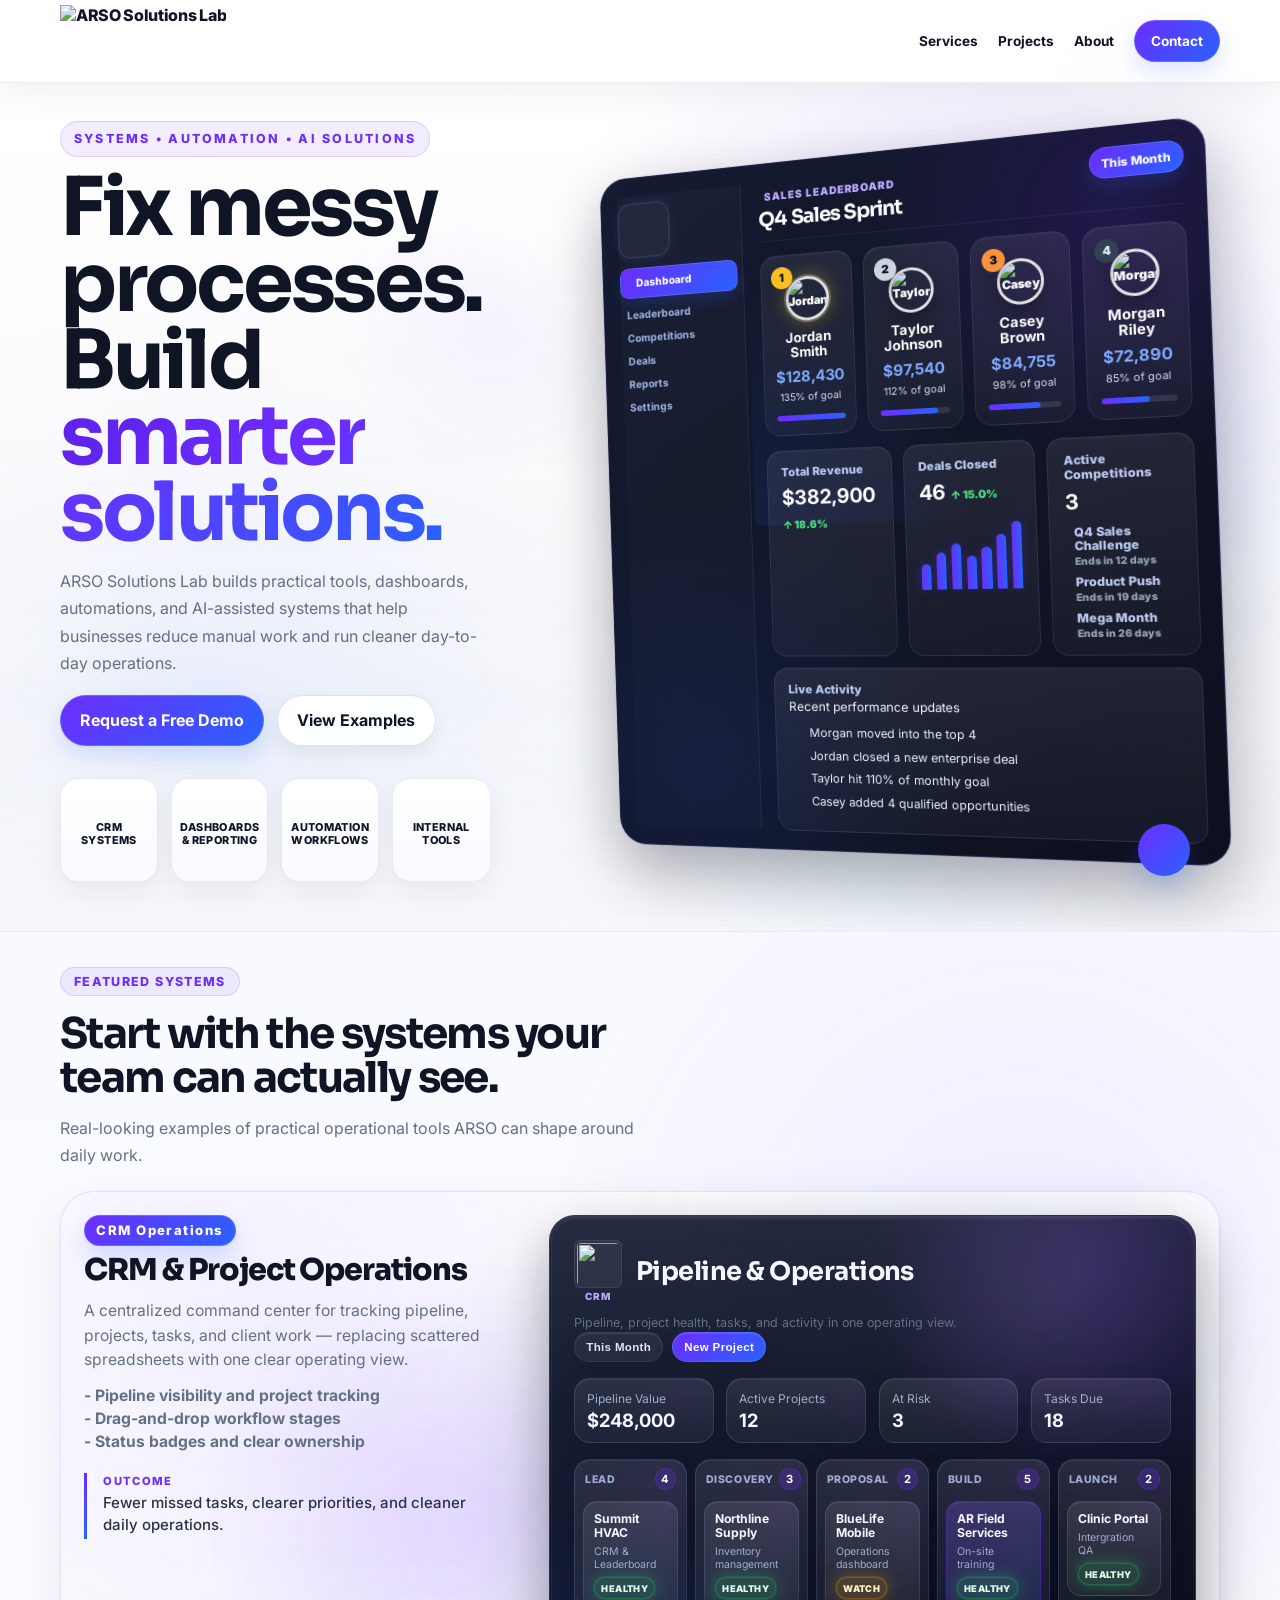
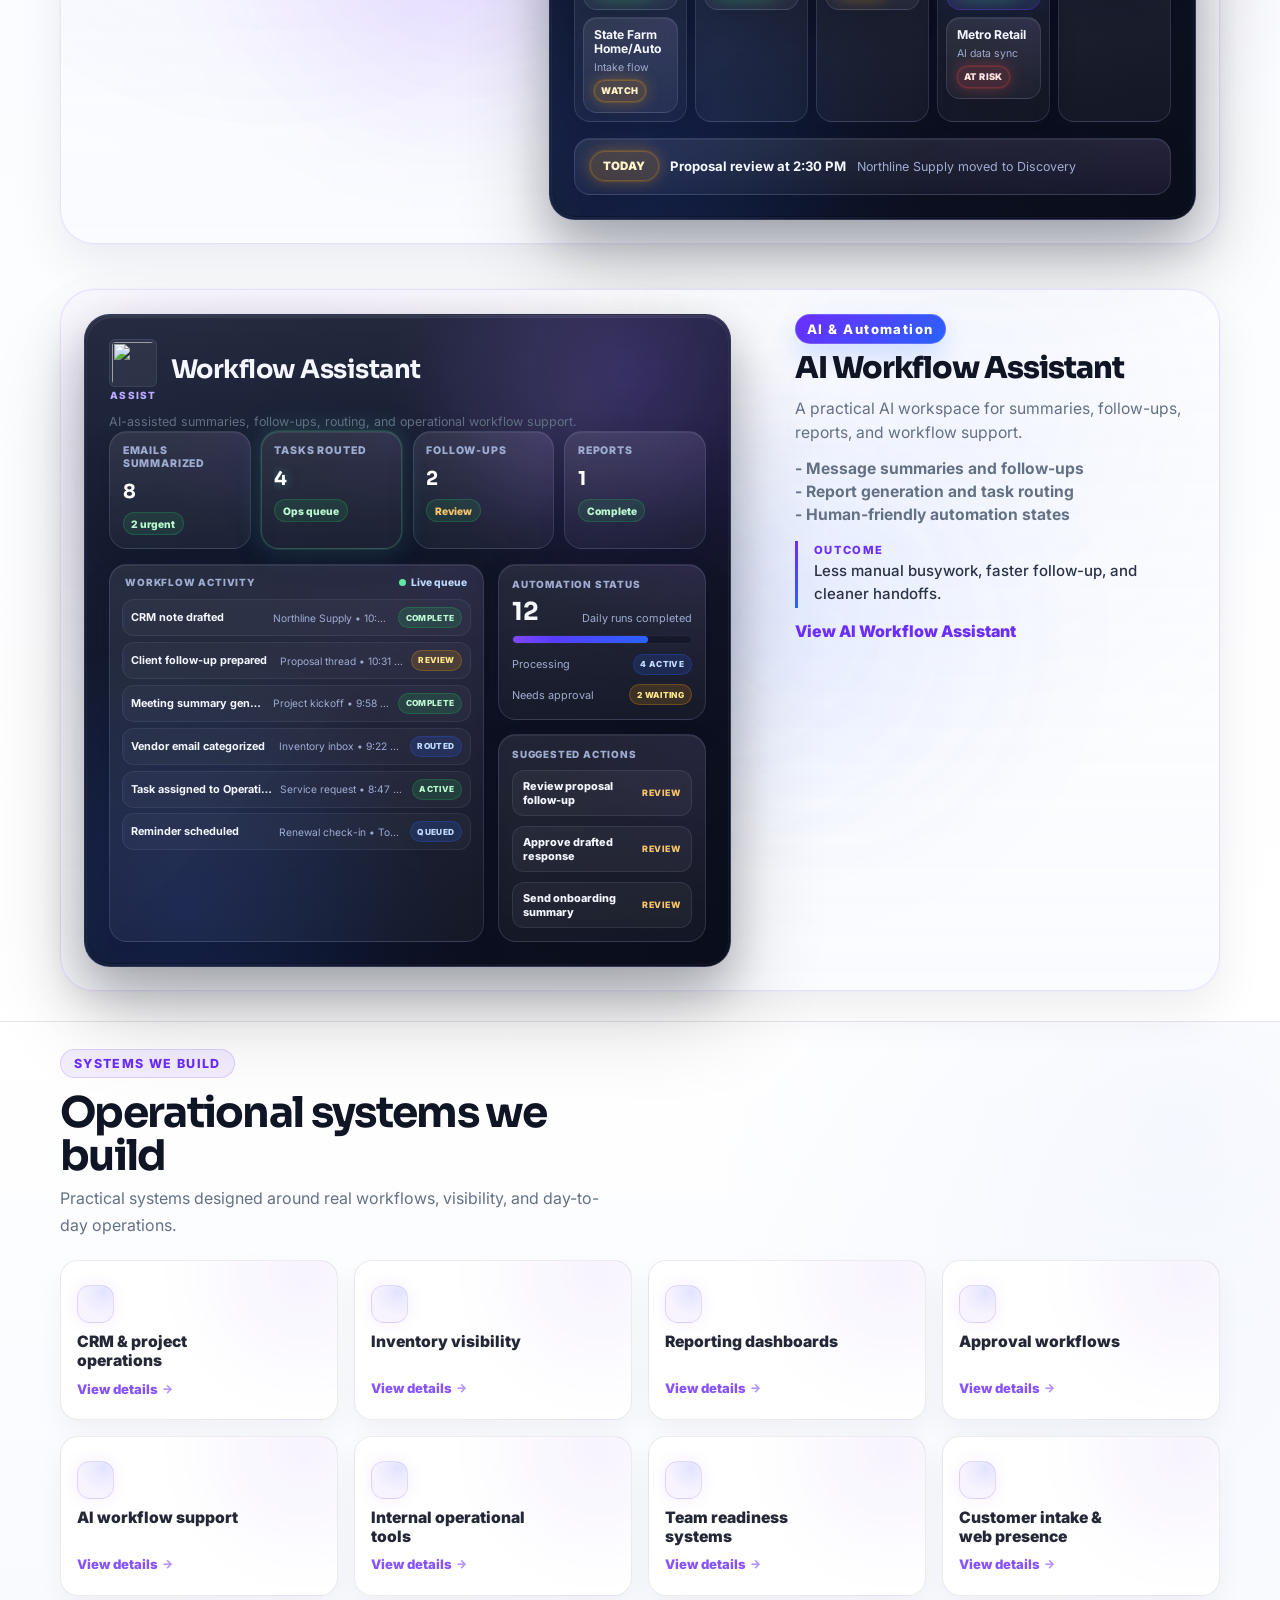
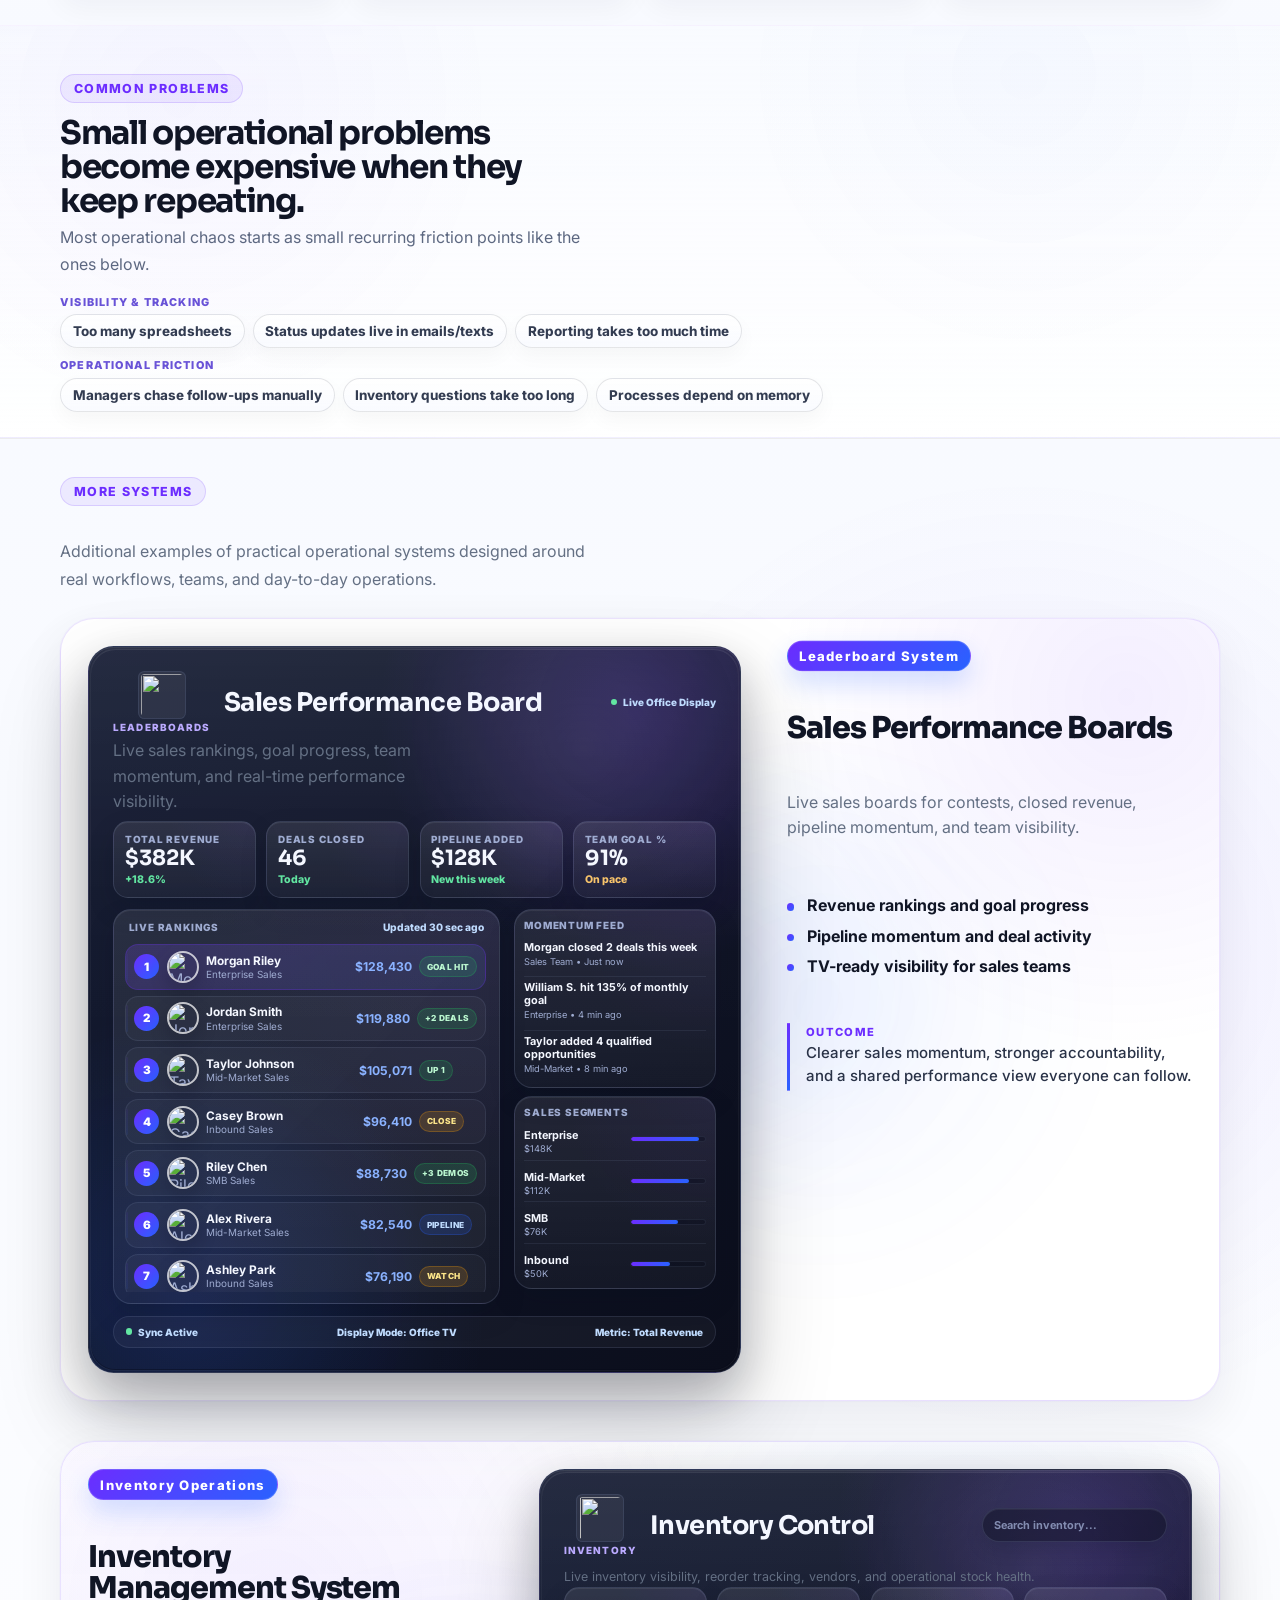
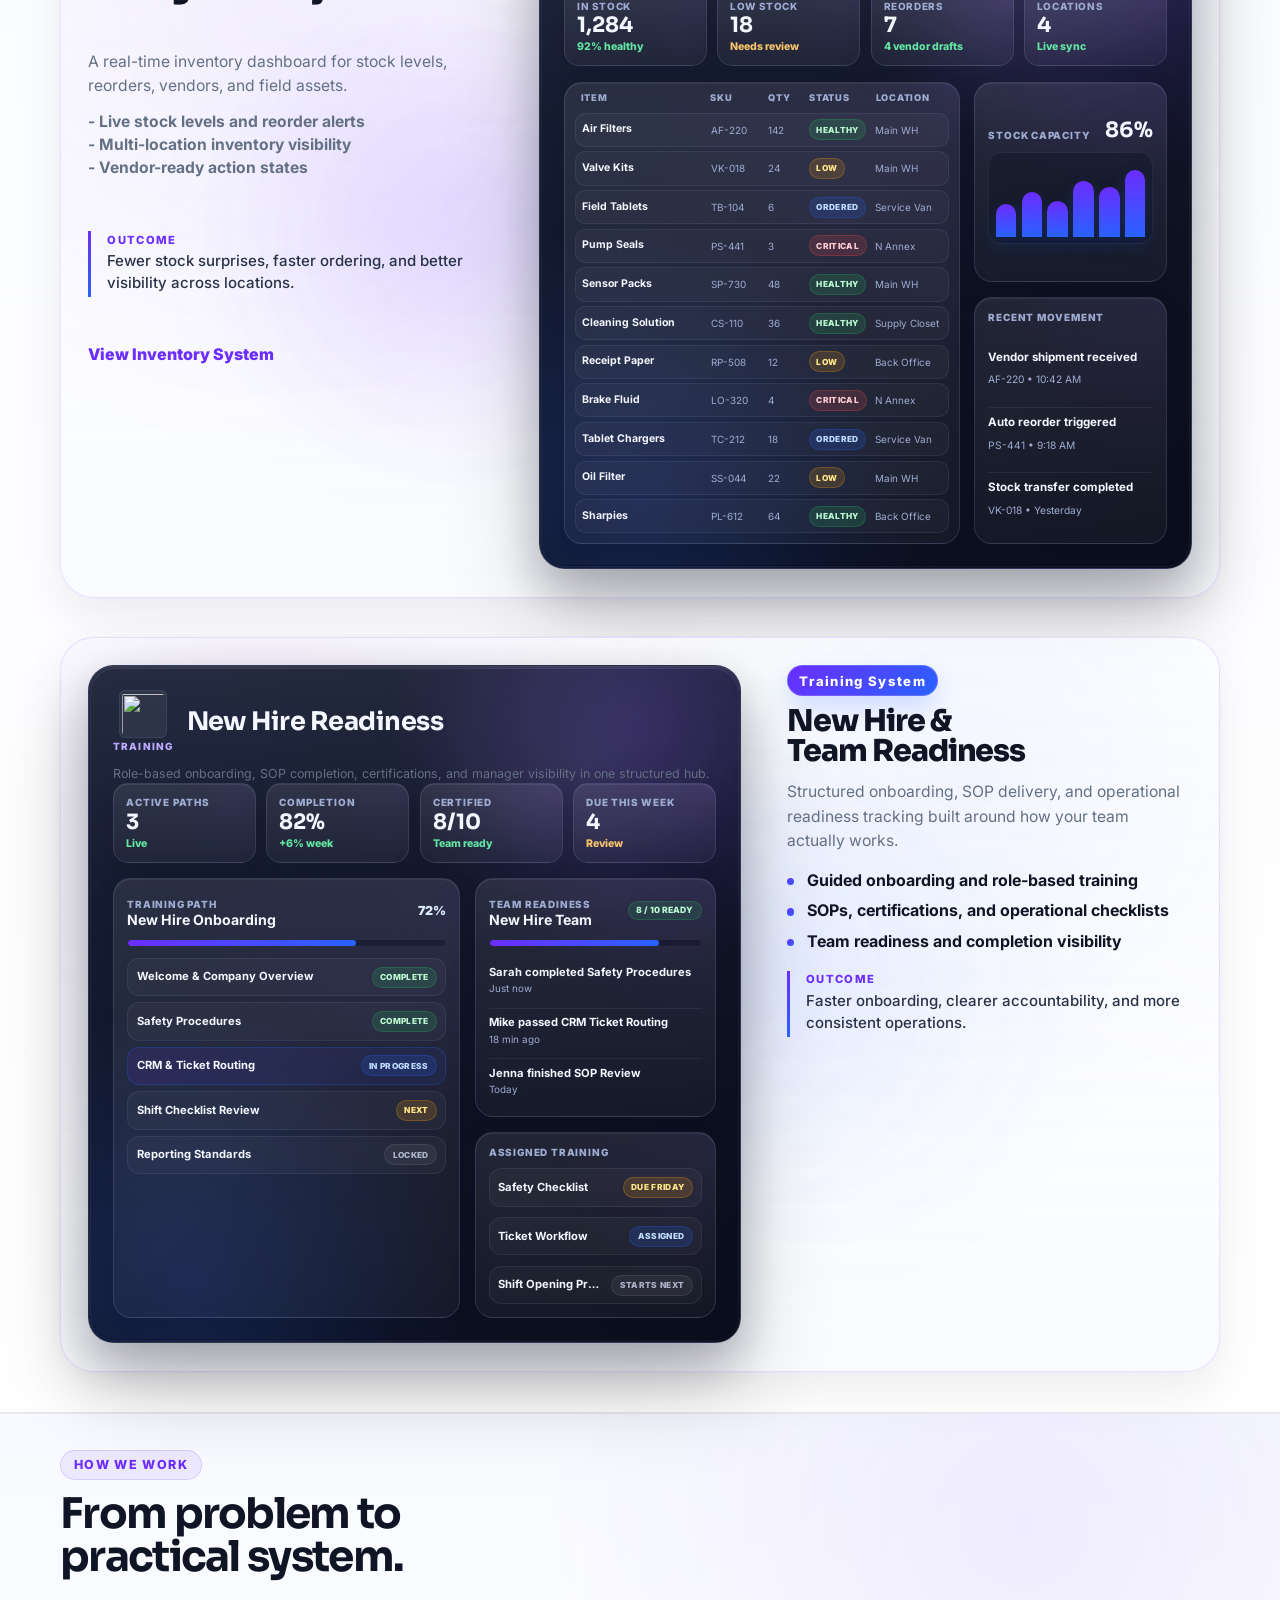
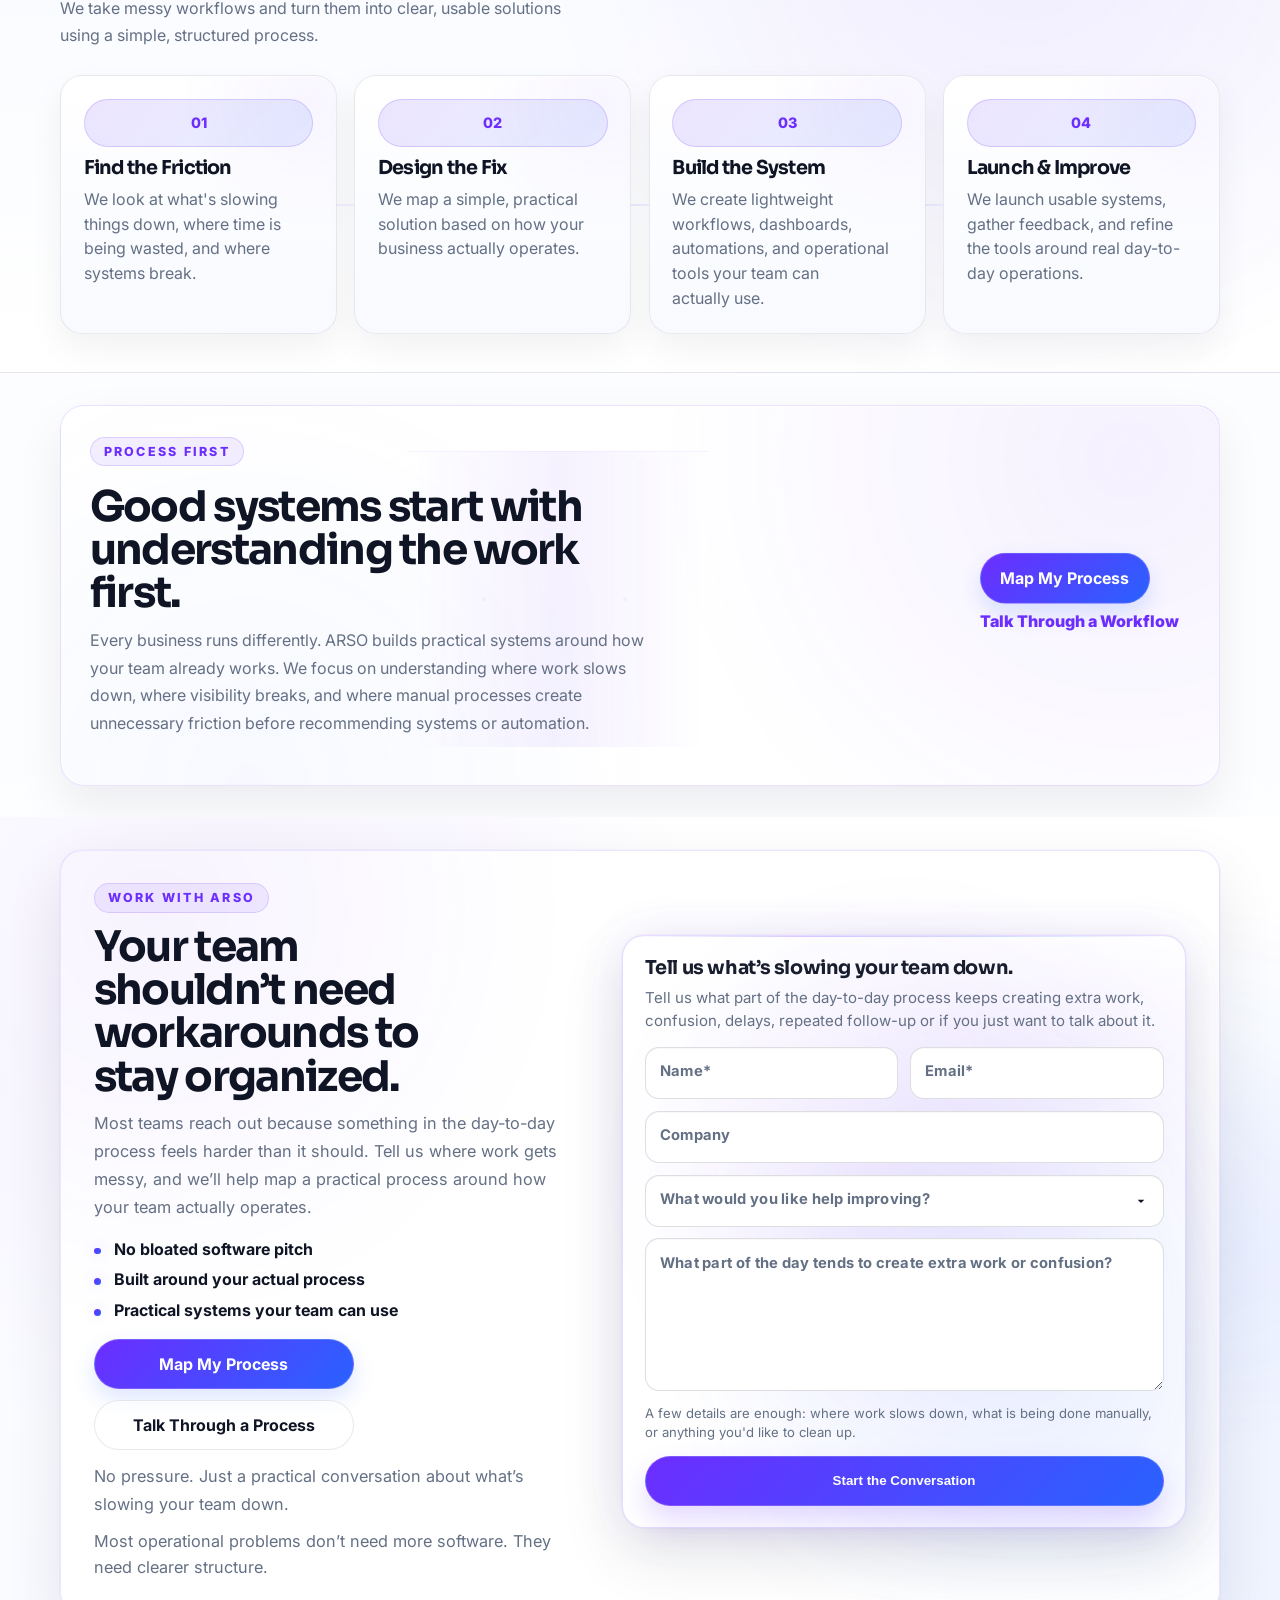
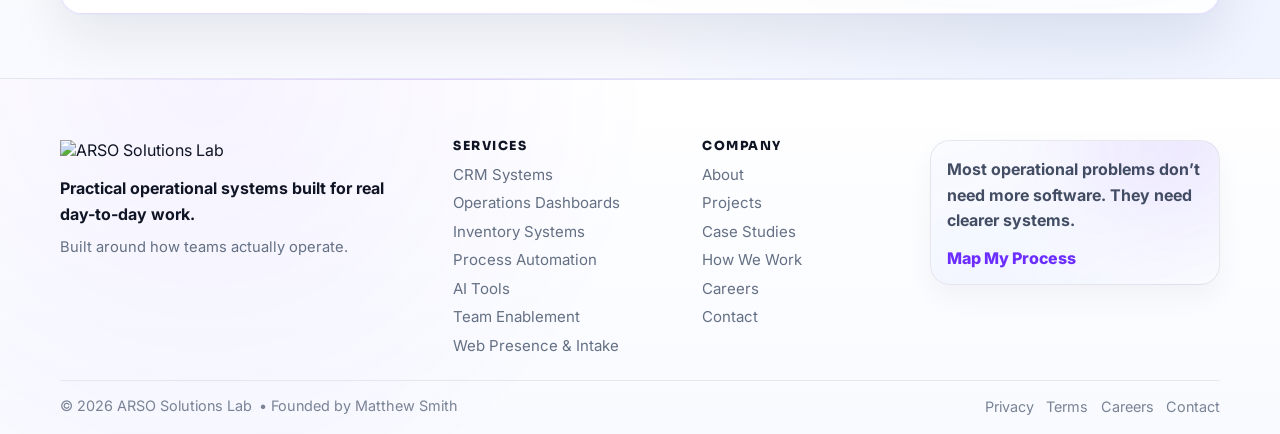
==== commit b82aff35: "Updated founder data" ====
--- a/index.html
+++ b/index.html
@@ -33,30 +33,52 @@
 <meta name="twitter:title" content="ARSO Solutions Lab" />
 <meta name="twitter:description" content="ARSO builds practical systems, dashboards, automations, and AI solutions that help businesses reduce manual work and run cleaner operations." />
 <meta name="twitter:image" content="https://www.arsosolutions.io/Assets/arso-social-preview.png" />
-<script type="application/ld+json">
-{
-  "@context": "https://schema.org",
-  "@type": "ProfessionalService",
-  "@id": "https://www.arsosolutions.io/#business",
-  "name": "ARSO Solutions Lab",
-  "url": "https://www.arsosolutions.io/",
-  "logo": "https://www.arsosolutions.io/Assets/logo-full.svg",
-  "image": "https://www.arsosolutions.io/Assets/arso-social-preview.png",
-  "description": "ARSO builds practical systems, dashboards, automations, and AI solutions that help businesses reduce manual work and run cleaner operations.",
-  "areaServed": {
-    "@type": "Country",
-    "name": "United States"
-  },
-  "serviceType": [
-    "Business process automation",
-    "Operational dashboards and reporting",
-    "CRM and project operations systems",
-    "Inventory visibility systems",
-    "AI workflow solutions",
-    "Internal business tools"
-  ]
-}
-</script>
+<script type="application/ld+json">
+{
+  "@context": "https://schema.org",
+  "@graph": [
+    {
+      "@type": "ProfessionalService",
+      "@id": "https://www.arsosolutions.io/#organization",
+      "name": "ARSO Solutions Lab",
+      "url": "https://www.arsosolutions.io",
+      "logo": "https://www.arsosolutions.io/Assets/logo-full.svg",
+      "image": "https://www.arsosolutions.io/Assets/arso-social-preview.png",
+      "description": "ARSO Solutions Lab designs AI-powered software, workflow automation, and operational systems that simplify complex business processes.",
+      "foundingDate": "2026",
+      "founder": {
+        "@id": "https://www.arsosolutions.io/#matthew-smith",
+        "@type": "Person",
+        "name": "Matthew Smith"
+      },
+      "areaServed": {
+        "@type": "Country",
+        "name": "United States"
+      },
+      "serviceType": [
+        "Business process automation",
+        "Operational dashboards and reporting",
+        "CRM and project operations systems",
+        "Inventory visibility systems",
+        "AI workflow solutions",
+        "Internal business tools"
+      ]
+    },
+    {
+      "@type": "Person",
+      "@id": "https://www.arsosolutions.io/#matthew-smith",
+      "name": "Matthew Smith",
+      "jobTitle": "Founder",
+      "worksFor": {
+        "@id": "https://www.arsosolutions.io/#organization",
+        "@type": "Organization",
+        "name": "ARSO Solutions Lab",
+        "url": "https://www.arsosolutions.io"
+      }
+    }
+  ]
+}
+</script>
     <link rel="preconnect" href="https://fonts.googleapis.com" />
     <link rel="preconnect" href="https://fonts.gstatic.com" crossorigin />
     <link
@@ -1462,7 +1484,7 @@
       </div>
 
       <div class="container footer-bottom">
-        <p>&copy; 2026 ARSO Solutions Lab</p>
+        <p class="footer-credit"><span>&copy; 2026 ARSO Solutions Lab</span><span class="footer-founder-credit"><span aria-hidden="true">&bull;</span> Founded by Matthew Smith</span></p>
         <nav aria-label="Footer legal navigation">
           <a href="privacy.html">Privacy</a>
           <a href="terms.html">Terms</a>
--- a/styles.css
+++ b/styles.css
@@ -0,0 +1,20338 @@
+@import url("https://fonts.googleapis.com/css2?family=Sora:wght@500;600;700;800&display=swap");
+
+:root {
+  --bg: #060812;
+  --bg-alt: #0b1020;
+  --panel: rgba(11, 16, 32, 0.78);
+  --panel-strong: rgba(15, 21, 42, 0.94);
+  --panel-alt: rgba(18, 26, 51, 0.84);
+  --text: #f4f7ff;
+  --muted: #b3bfd9;
+  --line: rgba(124, 143, 190, 0.2);
+  --line-strong: rgba(148, 119, 255, 0.28);
+  --brand: #6b7cff;
+  --brand-2: #ad4dff;
+  --brand-3: #33c7ff;
+  --shadow: 0 20px 60px rgba(0, 0, 0, 0.42);
+  --glow: 0 0 0 1px rgba(130, 108, 255, 0.12), 0 18px 50px rgba(65, 19, 162, 0.22);
+  --radius: 22px;
+  --max: 1160px;
+  --arso-motion-fast: 180ms;
+  --arso-motion-base: 230ms;
+  --arso-motion-ease: cubic-bezier(0.22, 1, 0.36, 1);
+  --arso-soft-card-shadow: 0 16px 38px rgba(16, 21, 37, 0.055);
+  --arso-soft-card-shadow-hover: 0 20px 48px rgba(16, 21, 37, 0.085), 0 0 34px rgba(108, 45, 255, 0.045);
+}
+
+/* Homepage premium polish cascade overrides */
+.home-page .hero-showcase-grid {
+  grid-template-columns: minmax(0, 0.86fr) minmax(520px, 1.18fr);
+  gap: clamp(2.1rem, 4.4vw, 3.7rem);
+}
+
+.home-page .hero-left h1 {
+  max-width: 12.4ch;
+  line-height: 0.94;
+}
+
+.home-page .hero-left .hero-copy {
+  max-width: 54ch;
+  margin-top: clamp(1.15rem, 2vw, 1.45rem);
+  font-size: clamp(1rem, 1.1vw, 1.08rem);
+  line-height: 1.72;
+}
+
+.home-page .hero-actions {
+  margin-top: 1.35rem;
+}
+
+.home-page .hero-visual-wrap::before {
+  inset: 4% -8% -7% 5%;
+  background:
+    radial-gradient(circle at 55% 52%, rgba(108, 45, 255, 0.24), transparent 42%),
+    radial-gradient(circle at 76% 42%, rgba(41, 98, 255, 0.15), transparent 38%),
+    radial-gradient(circle at 44% 78%, rgba(51, 199, 255, 0.08), transparent 34%);
+  filter: blur(42px);
+  opacity: 0.9;
+}
+
+.home-page .hero-product-board {
+  width: min(100%, 625px);
+}
+
+.home-page #featured-systems-early .project-card,
+.home-page #projects .project-card {
+  padding: clamp(1.05rem, 2vw, 1.55rem);
+}
+
+.home-page #featured-systems-early .project-card::after,
+.home-page #projects .project-card::after {
+  content: "";
+  position: absolute;
+  inset: 8% 2% 6%;
+  z-index: 0;
+  pointer-events: none;
+  background:
+    radial-gradient(circle at 32% 52%, rgba(108, 45, 255, 0.13), transparent 34%),
+    radial-gradient(circle at 66% 48%, rgba(41, 98, 255, 0.09), transparent 38%);
+  filter: blur(34px);
+  opacity: 0.56;
+  transition: opacity 0.24s ease, transform 0.24s ease;
+}
+
+.home-page #featured-systems-early .project-card:hover::after,
+.home-page #projects .project-card:hover::after {
+  opacity: 0.72;
+  transform: scale(1.025);
+}
+
+.home-page #featured-systems-early .project-card > *,
+.home-page #projects .project-card > * {
+  position: relative;
+  z-index: 1;
+}
+
+.home-page #featured-systems-early .project-mockup,
+.home-page #projects .project-mockup {
+  position: relative;
+  z-index: 1;
+}
+
+.home-page #common-problems-home {
+  max-width: min(100%, 1180px);
+  margin-inline: auto;
+  background:
+    radial-gradient(circle at 12% 20%, rgba(108, 45, 255, 0.045), transparent 18rem),
+    linear-gradient(180deg, rgba(248, 250, 255, 0.72), rgba(255, 255, 255, 0.86));
+  border-block: 1px solid rgba(108, 45, 255, 0.055);
+}
+
+.home-page #common-problems-home .homepage-problem-group > strong {
+  color: rgba(80, 55, 208, 0.86);
+}
+
+.home-page #common-problems-home .homepage-problem-chips span {
+  color: rgba(39, 49, 73, 0.86);
+  border-color: rgba(16, 21, 37, 0.105);
+  background:
+    linear-gradient(180deg, rgba(255, 255, 255, 0.92), rgba(248, 250, 255, 0.82));
+  box-shadow: 0 8px 20px rgba(16, 21, 37, 0.035);
+}
+
+.home-page #projects .projects-featured .project-card.featured,
+.home-page #projects .projects-grid .project-card {
+  gap: clamp(1.65rem, 3.6vw, 3.15rem);
+}
+
+.home-page #projects .project-card > .project-tag {
+  align-self: end;
+  letter-spacing: 0.1em;
+}
+
+.home-page #projects .project-card > h3 {
+  max-width: 12.8ch;
+}
+
+.home-page #projects .project-card > p:not(.project-outcome) {
+  max-width: 34rem;
+  line-height: 1.62;
+}
+
+.home-page #projects .project-outcome {
+  max-width: 34rem;
+  align-self: start;
+}
+
+.home-page #projects .projects-featured .project-card.featured .project-mockup,
+.home-page #projects .project-mockup-lg {
+  min-height: clamp(500px, 45vw, 630px);
+}
+
+.home-page #projects .projects-grid .project-mockup {
+  min-height: clamp(480px, 42vw, 600px);
+}
+
+.home-page #how-we-work .flow-step {
+  border-color: rgba(16, 21, 37, 0.08);
+  background:
+    radial-gradient(circle at 90% 10%, rgba(108, 45, 255, 0.045), transparent 8rem),
+    linear-gradient(180deg, #ffffff, #f8faff);
+  box-shadow:
+    0 14px 34px rgba(16, 21, 37, 0.055),
+    inset 0 1px 0 rgba(255, 255, 255, 0.9);
+}
+
+.home-page #how-we-work .flow-step:hover {
+  transform: translateY(-3px);
+  border-color: rgba(108, 45, 255, 0.18);
+  box-shadow:
+    0 18px 44px rgba(16, 21, 37, 0.085),
+    0 0 0 1px rgba(108, 45, 255, 0.045),
+    inset 0 1px 0 rgba(255, 255, 255, 0.94);
+}
+
+.home-page #how-we-work .flow-number {
+  margin-bottom: 0.7rem;
+}
+
+.home-page #how-we-work .flow-step h3 {
+  margin-bottom: 0.58rem;
+}
+
+.home-page #homepage-process-close .homepage-closing-card {
+  position: relative;
+  overflow: hidden;
+  padding-top: clamp(1.35rem, 2.6vw, 2rem);
+  padding-bottom: clamp(1.35rem, 2.6vw, 2rem);
+}
+
+.home-page #homepage-process-close .homepage-closing-card::before {
+  content: "";
+  position: absolute;
+  inset: 12% 44% 10% auto;
+  width: min(300px, 42vw);
+  background:
+    linear-gradient(90deg, transparent, rgba(108, 45, 255, 0.1), transparent),
+    radial-gradient(circle at 25% 50%, rgba(108, 45, 255, 0.12), transparent 3px),
+    radial-gradient(circle at 72% 50%, rgba(41, 98, 255, 0.12), transparent 3px);
+  border-top: 1px solid rgba(108, 45, 255, 0.08);
+  opacity: 0.62;
+  pointer-events: none;
+}
+
+.home-page #homepage-process-close .homepage-closing-card > * {
+  position: relative;
+  z-index: 1;
+}
+
+.home-page #contact .contact-form-panel {
+  border-color: rgba(108, 45, 255, 0.16);
+  box-shadow:
+    0 24px 64px rgba(16, 21, 37, 0.12),
+    0 0 0 1px rgba(108, 45, 255, 0.035),
+    0 0 48px rgba(108, 45, 255, 0.08);
+}
+
+.home-page #contact .contact-form-intro {
+  margin-bottom: 1.05rem;
+}
+
+.home-page #contact .contact-form-intro h3 {
+  color: rgba(16, 21, 37, 0.96);
+  letter-spacing: -0.02em;
+}
+
+.home-page #contact .floating-field input:focus,
+.home-page #contact .floating-field select:focus,
+.home-page #contact .floating-field textarea:focus {
+  border-color: rgba(108, 45, 255, 0.52);
+  box-shadow:
+    0 0 0 4px rgba(108, 45, 255, 0.11),
+    0 10px 24px rgba(16, 21, 37, 0.055);
+}
+
+.home-page .site-footer {
+  padding-top: clamp(1.45rem, 2.8vw, 2.65rem);
+  padding-bottom: 1.15rem;
+}
+
+.home-page .footer-grid {
+  align-items: start;
+  gap: clamp(1.4rem, 2.8vw, 2.8rem);
+}
+
+.home-page .footer-bottom {
+  margin-top: clamp(1.1rem, 2.2vw, 1.75rem);
+  padding-top: 0.9rem;
+}
+
+.home-page .footer-bottom p,
+.home-page .footer-bottom a {
+  color: rgba(100, 112, 132, 0.86);
+}
+
+@media (max-width: 1120px) {
+  .home-page .hero-showcase-grid {
+    grid-template-columns: 1fr;
+  }
+
+  .home-page .hero-left h1 {
+    max-width: 13ch;
+  }
+
+  .home-page .hero-product-board {
+    width: min(100%, 660px);
+  }
+
+  .home-page #projects .projects-featured .project-card.featured .project-mockup,
+  .home-page #projects .project-mockup-lg,
+  .home-page #projects .projects-grid .project-mockup {
+    min-height: 440px;
+  }
+}
+
+@media (max-width: 760px) {
+  .home-page .hero-showcase {
+    padding-bottom: 2.4rem;
+  }
+
+  .home-page .hero-left h1 {
+    line-height: 0.98;
+  }
+
+  .home-page .hero-left .hero-copy {
+    line-height: 1.62;
+  }
+
+  .home-page .hero-product-board {
+    width: 100%;
+  }
+
+  .home-page #featured-systems-early .project-card::after,
+  .home-page #projects .project-card::after {
+    inset: 4% 0 8%;
+    opacity: 0.45;
+  }
+
+  .home-page #projects .projects-featured .project-card.featured .project-mockup,
+  .home-page #projects .project-mockup-lg,
+  .home-page #projects .projects-grid .project-mockup {
+    min-height: auto;
+  }
+
+  .home-page #common-problems-home {
+    max-width: 100%;
+  }
+
+  .home-page #homepage-process-close .homepage-closing-card::before {
+    inset: auto 1.2rem 1rem;
+    width: auto;
+    height: 1px;
+  }
+}
+
+* {
+  box-sizing: border-box;
+}
+
+html {
+  scroll-behavior: smooth;
+}
+
+#services,
+#projects,
+#about,
+#contact,
+#what-we-build,
+#common-problems-home,
+#featured-project-preview,
+#homepage-process-close,
+#how-we-work,
+#sales-performance-board,
+#crm-project-operations,
+#ai-workflow-assistant,
+#inventory-management-system,
+#new-hire-readiness,
+#service-crm,
+#service-inventory,
+#service-ai,
+#service-training,
+#service-dashboards,
+#service-web-presence,
+#services-fit,
+#common-problems,
+#systems-we-build,
+#engagement-starts,
+#project-examples,
+#project-process,
+#case-study-examples,
+#about-philosophy,
+#about-builds,
+#about-process,
+.operations-principles,
+.operational-examples,
+.systems-bridge,
+.projects-custom-note,
+.careers-hero {
+  scroll-margin-top: 100px;
+}
+
+@media (prefers-reduced-motion: reduce) {
+  html {
+    scroll-behavior: auto;
+  }
+}
+
+/* Homepage premium polish pass */
+.home-page .hero-showcase-grid {
+  grid-template-columns: minmax(0, 0.86fr) minmax(520px, 1.18fr);
+  gap: clamp(2.1rem, 4.4vw, 3.7rem);
+}
+
+.home-page .hero-left h1 {
+  max-width: 12.4ch;
+  line-height: 0.94;
+}
+
+.home-page .hero-left .hero-copy {
+  max-width: 54ch;
+  margin-top: clamp(1.15rem, 2vw, 1.45rem);
+  font-size: clamp(1rem, 1.1vw, 1.08rem);
+  line-height: 1.72;
+}
+
+.home-page .hero-actions {
+  margin-top: 1.35rem;
+}
+
+.home-page .hero-visual-wrap::before {
+  inset: 4% -8% -7% 5%;
+  background:
+    radial-gradient(circle at 55% 52%, rgba(108, 45, 255, 0.24), transparent 42%),
+    radial-gradient(circle at 76% 42%, rgba(41, 98, 255, 0.15), transparent 38%),
+    radial-gradient(circle at 44% 78%, rgba(51, 199, 255, 0.08), transparent 34%);
+  filter: blur(42px);
+  opacity: 0.9;
+}
+
+.home-page .hero-product-board {
+  width: min(100%, 625px);
+}
+
+.home-page #featured-systems-early .project-card,
+.home-page #projects .project-card {
+  padding: clamp(1.05rem, 2vw, 1.55rem);
+}
+
+.home-page #featured-systems-early .project-card::after,
+.home-page #projects .project-card::after {
+  content: "";
+  position: absolute;
+  inset: 8% 2% 6%;
+  z-index: 0;
+  pointer-events: none;
+  background:
+    radial-gradient(circle at 32% 52%, rgba(108, 45, 255, 0.13), transparent 34%),
+    radial-gradient(circle at 66% 48%, rgba(41, 98, 255, 0.09), transparent 38%);
+  filter: blur(34px);
+  opacity: 0.56;
+  transition: opacity 0.24s ease, transform 0.24s ease;
+}
+
+.home-page #featured-systems-early .project-card:hover::after,
+.home-page #projects .project-card:hover::after {
+  opacity: 0.72;
+  transform: scale(1.025);
+}
+
+.home-page #featured-systems-early .project-card > *,
+.home-page #projects .project-card > * {
+  position: relative;
+  z-index: 1;
+}
+
+.home-page #featured-systems-early .project-mockup,
+.home-page #projects .project-mockup {
+  position: relative;
+  z-index: 1;
+}
+
+.home-page #common-problems-home {
+  max-width: min(100%, 1180px);
+  margin-inline: auto;
+  background:
+    radial-gradient(circle at 12% 20%, rgba(108, 45, 255, 0.045), transparent 18rem),
+    linear-gradient(180deg, rgba(248, 250, 255, 0.72), rgba(255, 255, 255, 0.86));
+  border-block: 1px solid rgba(108, 45, 255, 0.055);
+}
+
+.home-page #common-problems-home .homepage-problem-group > strong {
+  color: rgba(80, 55, 208, 0.86);
+}
+
+.home-page #common-problems-home .homepage-problem-chips span {
+  color: rgba(39, 49, 73, 0.86);
+  border-color: rgba(16, 21, 37, 0.105);
+  background:
+    linear-gradient(180deg, rgba(255, 255, 255, 0.92), rgba(248, 250, 255, 0.82));
+  box-shadow: 0 8px 20px rgba(16, 21, 37, 0.035);
+}
+
+.home-page #projects .projects-featured .project-card.featured,
+.home-page #projects .projects-grid .project-card {
+  gap: clamp(1.65rem, 3.6vw, 3.15rem);
+}
+
+.home-page #projects .project-card > .project-tag {
+  align-self: end;
+  letter-spacing: 0.1em;
+}
+
+.home-page #projects .project-card > h3 {
+  max-width: 12.8ch;
+}
+
+.home-page #projects .project-card > p:not(.project-outcome) {
+  max-width: 34rem;
+  line-height: 1.62;
+}
+
+.home-page #projects .project-outcome {
+  max-width: 34rem;
+  align-self: start;
+}
+
+.home-page #projects .projects-featured .project-card.featured .project-mockup,
+.home-page #projects .project-mockup-lg {
+  min-height: clamp(500px, 45vw, 630px);
+}
+
+.home-page #projects .projects-grid .project-mockup {
+  min-height: clamp(480px, 42vw, 600px);
+}
+
+.home-page #how-we-work .flow-step {
+  border-color: rgba(16, 21, 37, 0.08);
+  background:
+    radial-gradient(circle at 90% 10%, rgba(108, 45, 255, 0.045), transparent 8rem),
+    linear-gradient(180deg, #ffffff, #f8faff);
+  box-shadow:
+    0 14px 34px rgba(16, 21, 37, 0.055),
+    inset 0 1px 0 rgba(255, 255, 255, 0.9);
+}
+
+.home-page #how-we-work .flow-step:hover {
+  transform: translateY(-3px);
+  border-color: rgba(108, 45, 255, 0.18);
+  box-shadow:
+    0 18px 44px rgba(16, 21, 37, 0.085),
+    0 0 0 1px rgba(108, 45, 255, 0.045),
+    inset 0 1px 0 rgba(255, 255, 255, 0.94);
+}
+
+.home-page #how-we-work .flow-number {
+  margin-bottom: 0.7rem;
+}
+
+.home-page #how-we-work .flow-step h3 {
+  margin-bottom: 0.58rem;
+}
+
+.home-page #homepage-process-close .homepage-closing-card {
+  position: relative;
+  overflow: hidden;
+  padding-top: clamp(1.35rem, 2.6vw, 2rem);
+  padding-bottom: clamp(1.35rem, 2.6vw, 2rem);
+}
+
+.home-page #homepage-process-close .homepage-closing-card::before {
+  content: "";
+  position: absolute;
+  inset: 12% 44% 10% auto;
+  width: min(300px, 42vw);
+  background:
+    linear-gradient(90deg, transparent, rgba(108, 45, 255, 0.1), transparent),
+    radial-gradient(circle at 25% 50%, rgba(108, 45, 255, 0.12), transparent 3px),
+    radial-gradient(circle at 72% 50%, rgba(41, 98, 255, 0.12), transparent 3px);
+  border-top: 1px solid rgba(108, 45, 255, 0.08);
+  opacity: 0.62;
+  pointer-events: none;
+}
+
+.home-page #homepage-process-close .homepage-closing-card > * {
+  position: relative;
+  z-index: 1;
+}
+
+.home-page #contact .contact-form-panel {
+  border-color: rgba(108, 45, 255, 0.16);
+  box-shadow:
+    0 24px 64px rgba(16, 21, 37, 0.12),
+    0 0 0 1px rgba(108, 45, 255, 0.035),
+    0 0 48px rgba(108, 45, 255, 0.08);
+}
+
+.home-page #contact .contact-form-intro {
+  margin-bottom: 1.05rem;
+}
+
+.home-page #contact .contact-form-intro h3 {
+  color: rgba(16, 21, 37, 0.96);
+  letter-spacing: -0.02em;
+}
+
+.home-page #contact .floating-field input:focus,
+.home-page #contact .floating-field select:focus,
+.home-page #contact .floating-field textarea:focus {
+  border-color: rgba(108, 45, 255, 0.52);
+  box-shadow:
+    0 0 0 4px rgba(108, 45, 255, 0.11),
+    0 10px 24px rgba(16, 21, 37, 0.055);
+}
+
+.home-page .site-footer {
+  padding-top: clamp(1.45rem, 2.8vw, 2.65rem);
+  padding-bottom: 1.15rem;
+}
+
+.home-page .footer-grid {
+  align-items: start;
+  gap: clamp(1.4rem, 2.8vw, 2.8rem);
+}
+
+.home-page .footer-bottom {
+  margin-top: clamp(1.1rem, 2.2vw, 1.75rem);
+  padding-top: 0.9rem;
+}
+
+.home-page .footer-bottom p,
+.home-page .footer-bottom a {
+  color: rgba(100, 112, 132, 0.86);
+}
+
+@media (max-width: 1120px) {
+  .home-page .hero-showcase-grid {
+    grid-template-columns: 1fr;
+  }
+
+  .home-page .hero-left h1 {
+    max-width: 13ch;
+  }
+
+  .home-page .hero-product-board {
+    width: min(100%, 660px);
+  }
+
+  .home-page #projects .projects-featured .project-card.featured .project-mockup,
+  .home-page #projects .project-mockup-lg,
+  .home-page #projects .projects-grid .project-mockup {
+    min-height: 440px;
+  }
+}
+
+@media (max-width: 760px) {
+  .home-page .hero-showcase {
+    padding-bottom: 2.4rem;
+  }
+
+  .home-page .hero-left h1 {
+    line-height: 0.98;
+  }
+
+  .home-page .hero-left .hero-copy {
+    line-height: 1.62;
+  }
+
+  .home-page .hero-product-board {
+    width: 100%;
+  }
+
+  .home-page #featured-systems-early .project-card::after,
+  .home-page #projects .project-card::after {
+    inset: 4% 0 8%;
+    opacity: 0.45;
+  }
+
+  .home-page #projects .projects-featured .project-card.featured .project-mockup,
+  .home-page #projects .project-mockup-lg,
+  .home-page #projects .projects-grid .project-mockup {
+    min-height: auto;
+  }
+
+  .home-page #common-problems-home {
+    max-width: 100%;
+  }
+
+  .home-page #homepage-process-close .homepage-closing-card::before {
+    inset: auto 1.2rem 1rem;
+    width: auto;
+    height: 1px;
+  }
+}
+
+/* Phase 1 global polish layer */
+.btn,
+.footer-cta-link,
+.homepage-closing-link,
+.project-example-link,
+.service-inline-cta,
+.crm-text-link,
+.project-detail-link,
+.project-card,
+.service-offering,
+.project-example-card,
+.case-study-card,
+.homepage-capability-grid article,
+.services-fit-cards article,
+.crm-capability-grid article,
+.crm-variant,
+.crm-friction-card,
+.crm-fit-card,
+.crm-process-card,
+.crm-final-card,
+.footer-cta,
+.service-mini-system,
+.project-system-preview,
+.case-study-preview,
+.case-live-row,
+.crm-product-shell,
+.project-mockup {
+  transition-duration: var(--arso-motion-base);
+  transition-timing-function: var(--arso-motion-ease);
+}
+
+.btn {
+  transition-property: transform, box-shadow, filter, background-position, border-color;
+}
+
+.btn:hover {
+  filter: saturate(1.04) brightness(1.025);
+  transform: translateY(-2px);
+  box-shadow: 0 14px 30px rgba(41, 98, 255, 0.22), 0 0 24px rgba(108, 45, 255, 0.08);
+}
+
+.btn-secondary:hover {
+  transform: translateY(-2px);
+  box-shadow: 0 14px 28px rgba(16, 21, 37, 0.08), 0 0 20px rgba(108, 45, 255, 0.055);
+}
+
+.service-offering,
+.homepage-capability-grid article,
+.services-fit-cards article,
+.crm-capability-grid article,
+.crm-variant,
+.crm-friction-card,
+.crm-fit-card,
+.crm-process-card,
+.crm-final-card,
+.project-example-card,
+.case-study-card {
+  transition-property: transform, border-color, box-shadow, background-color, filter;
+}
+
+.service-offering:hover,
+.homepage-capability-grid article:hover,
+.services-fit-cards article:hover,
+.crm-capability-grid article:hover,
+.crm-variant:hover,
+.crm-friction-card:hover {
+  transform: translateY(-3px);
+  border-color: rgba(108, 45, 255, 0.16);
+  box-shadow: var(--arso-soft-card-shadow-hover);
+}
+
+.crm-fit-card:hover,
+.crm-process-card:hover,
+.crm-final-card:hover,
+.footer-cta:hover {
+  border-color: rgba(108, 45, 255, 0.18);
+  box-shadow: var(--arso-soft-card-shadow-hover);
+}
+
+.service-mini-system,
+.project-system-preview,
+.case-study-preview,
+.crm-product-shell,
+.project-mockup {
+  transition-property: transform, border-color, box-shadow, filter;
+}
+
+.service-offering:hover .service-mini-system,
+.project-example-card:hover .project-system-preview,
+.case-study-card:hover .case-study-preview {
+  transform: translateY(-1px) scale(1.01);
+  border-color: rgba(108, 45, 255, 0.14);
+  box-shadow: 0 14px 32px rgba(16, 21, 37, 0.07), 0 0 30px rgba(108, 45, 255, 0.045);
+}
+
+.crm-product-shell:hover {
+  border-color: rgba(151, 164, 204, 0.28);
+  box-shadow:
+    0 30px 78px rgba(8, 11, 25, 0.25),
+    0 0 72px rgba(108, 45, 255, 0.105),
+    inset 0 1px 0 rgba(255, 255, 255, 0.08);
+}
+
+.projects-showcase .project-card:hover > .project-mockup {
+  transform: translateY(-1px) scale(1.006);
+}
+
+.section-heading {
+  margin-bottom: clamp(1.05rem, 2.35vw, 1.85rem);
+}
+
+.section-heading p,
+.projects-hero-copy p,
+.crm-detail-copy p {
+  max-width: min(68ch, 100%);
+}
+
+.eyebrow {
+  letter-spacing: 0.13em;
+}
+
+.service-mini-system {
+  position: relative;
+}
+
+.service-mini-system::after {
+  content: "Synced";
+  position: absolute;
+  right: 0.82rem;
+  bottom: 0.72rem;
+  color: rgba(100, 112, 132, 0.76);
+  font-size: 0.66rem;
+  font-weight: 850;
+}
+
+.service-mini-system .mini-system-top em,
+.project-system-preview .preview-context,
+.case-study-preview .preview-context {
+  color: rgba(82, 93, 112, 0.92);
+}
+
+.arso-reveal-ready .arso-reveal {
+  opacity: 0;
+  transform: translateY(12px);
+  transition:
+    opacity 420ms var(--arso-motion-ease) var(--reveal-delay, 0ms),
+    transform 420ms var(--arso-motion-ease) var(--reveal-delay, 0ms);
+}
+
+.arso-reveal-ready .arso-reveal.is-visible {
+  opacity: 1;
+  transform: translateY(0);
+}
+
+@media (prefers-reduced-motion: reduce) {
+  *,
+  *::before,
+  *::after {
+    scroll-behavior: auto !important;
+    animation-duration: 0.001ms !important;
+    animation-iteration-count: 1 !important;
+    transition-duration: 0.001ms !important;
+    transition-delay: 0ms !important;
+  }
+
+  .arso-reveal-ready .arso-reveal {
+    opacity: 1;
+    transform: none;
+  }
+}
+
+body {
+  margin: 0;
+  font-family: "Inter", system-ui, -apple-system, BlinkMacSystemFont, "Segoe UI", sans-serif;
+  background:
+    radial-gradient(circle at top left, rgba(86, 86, 255, 0.16), transparent 28%),
+    radial-gradient(circle at 85% 15%, rgba(173, 77, 255, 0.14), transparent 24%),
+    linear-gradient(180deg, #04060d 0%, #070b14 34%, #090f1d 68%, #060812 100%);
+  color: var(--text);
+  position: relative;
+  overflow-x: hidden;
+}
+
+body::before,
+body::after {
+  content: "";
+  position: fixed;
+  inset: auto;
+  pointer-events: none;
+  z-index: -1;
+  filter: blur(10px);
+}
+
+body::before {
+  width: 32rem;
+  height: 32rem;
+  top: -8rem;
+  right: -8rem;
+  background: radial-gradient(circle, rgba(173, 77, 255, 0.2) 0%, rgba(173, 77, 255, 0) 70%);
+}
+
+body::after {
+  width: 28rem;
+  height: 28rem;
+  bottom: 8rem;
+  left: -8rem;
+  background: radial-gradient(circle, rgba(51, 199, 255, 0.16) 0%, rgba(51, 199, 255, 0) 72%);
+}
+
+img {
+  max-width: 100%;
+}
+
+.container {
+  width: min(calc(100% - 2rem), var(--max));
+  margin: 0 auto;
+}
+
+.site-header {
+  position: sticky;
+  top: 0;
+  z-index: 100;
+  backdrop-filter: blur(18px);
+  background: rgba(5, 8, 18, 0.72);
+  border-bottom: 1px solid rgba(116, 135, 190, 0.14);
+
+}
+
+.nav {
+  display: flex;
+  align-items: center;
+  justify-content: space-between;
+  min-height: 96px; /* 👈 bigger header */
+  gap: 1rem;
+}
+
+.brand {
+  display: inline-flex;
+  align-items: center;
+  gap: 0.85rem;
+  color: var(--text);
+  text-decoration: none;
+  font-weight: 800;
+  letter-spacing: -0.02em;
+}
+
+/*.brand-mark {
+  width: 3.5rem;
+  height: 1.65rem;
+  display: inline-flex;
+  align-items: center;
+  justify-content: center;
+  flex: 0 0 auto;
+}*/
+
+.brand-mark img {
+  display: block;
+  width: 100%;
+  height: auto;
+  filter: drop-shadow(0 0 14px rgba(109, 85, 255, 0.22));
+}
+
+.nav-links {
+  display: flex;
+  align-items: center;
+  gap: 1.25rem;
+}
+
+.nav-links a {
+  /*color: var(--muted);*/
+  color: #FFFFFF;
+  text-decoration: none;
+  font-weight: 600;
+
+  font-family: 'Rajdhani', sans-serif; /* 🔥 NEW */
+  letter-spacing: 0.08em;
+  font-size: 0.85rem;
+  text-transform: uppercase;
+}
+
+.nav-links a:hover {
+  color: var(--text);
+}
+
+.hero {
+  position: relative;
+  padding: 5.6rem 0 3rem;
+  isolation: isolate;
+  overflow: clip;
+}
+
+.hero::before {
+  content: "";
+  position: absolute;
+  inset: 0 0 0;
+  background:
+    radial-gradient(circle at 18% 55%, rgba(62, 113, 255, 0.14), transparent 30%),
+    radial-gradient(circle at 78% 22%, rgba(173, 77, 255, 0.16), transparent 24%),
+    linear-gradient(180deg, rgba(4, 6, 13, 0.20) 0%, rgba(4, 6, 13, 0.08) 26%, rgba(4, 6, 13, 0.18) 56%, rgba(4, 6, 13, 0.86) 100%),
+    linear-gradient(90deg, rgba(4, 6, 13, 0.90) 0%, rgba(4, 6, 13, 0.48) 38%, rgba(4, 6, 13, 0.72) 100%),
+    url('bg-tech-2.png') right center/45% auto no-repeat,
+    url('bg-tech-1.png') center top/cover no-repeat;
+  opacity: 0.95;
+  -webkit-mask-image: linear-gradient(180deg, rgba(0,0,0,1) 0%, rgba(0,0,0,0.98) 70%, rgba(0,0,0,0.35) 88%, rgba(0,0,0,0) 100%);
+  mask-image: linear-gradient(180deg, rgba(0,0,0,1) 0%, rgba(0,0,0,0.98) 70%, rgba(0,0,0,0.35) 88%, rgba(0,0,0,0) 100%);
+  z-index: -2;
+}
+
+.hero::after {
+  content: "";
+  position: absolute;
+  inset: 0;
+  background:
+    radial-gradient(circle at 72% 28%, rgba(163, 101, 255, 0.10), transparent 20%),
+    radial-gradient(circle at 14% 78%, rgba(51, 199, 255, 0.08), transparent 18%);
+  z-index: -1;
+}
+
+.hero-grid,
+.about-grid,
+.contact-box {
+  display: grid;
+  grid-template-columns: 1.15fr 0.85fr;
+  gap: 2rem;
+}
+
+.hero-grid {
+  align-items: start;
+}
+
+.eyebrow {
+  display: inline-block;
+  margin: 0 0 0.95rem;
+  padding: 0.38rem 0.8rem;
+  font-size: 0.78rem;
+  text-transform: uppercase;
+  letter-spacing: 0.18em;
+  color: #dbe1ff;
+  font-weight: 800;
+  border: 1px solid rgba(123, 140, 255, 0.24);
+  border-radius: 999px;
+  background: rgba(23, 31, 58, 0.55);
+  box-shadow: inset 0 1px 0 rgba(255, 255, 255, 0.04);
+}
+
+h1,
+h2,
+h3 {
+  margin: 0;
+  letter-spacing: -0.04em;
+}
+
+h1 {
+  font-size: clamp(2.8rem, 5vw, 4.8rem);
+  line-height: 0.96;
+  max-width: 11ch;
+}
+
+h2 {
+  font-size: clamp(2rem, 3.3vw, 3rem);
+  line-height: 1.02;
+  max-width: 16ch;
+}
+
+h3 {
+  font-size: 1.2rem;
+  line-height: 1.1;
+}
+
+p {
+  color: var(--muted);
+  line-height: 1.72;
+}
+
+.hero-copy {
+  font-size: 1.1rem;
+  max-width: 62ch;
+  margin: 1.25rem 0 0;
+}
+
+.hero-subcopy {
+  margin: 1rem 0 0;
+  max-width: 48ch;
+  color: #dce6ff;
+  font-size: 1.02rem;
+  line-height: 1.65;
+}
+
+.hero-actions,
+.contact-actions {
+  display: flex;
+  flex-wrap: wrap;
+  gap: 0.9rem;
+  margin-top: 1.7rem;
+}
+
+.btn {
+  display: inline-flex;
+  align-items: center;
+  justify-content: center;
+
+  min-height: 48px;
+  padding: 0.9rem 1.2rem;
+  border-radius: 999px;
+
+  background: linear-gradient(135deg, #5335f8, #0075ec, var(--brand-3));
+  color: #fff;
+  text-decoration: none !important; /* 🔥 removes underline */
+  font-weight: 700;
+  border: 1px solid transparent;
+
+  box-shadow: 0 10px 30px rgba(51, 199, 255, 0.28);
+}
+
+.btn:visited,
+.btn:active,
+.btn:focus {
+  color: #fff;
+  text-decoration: none;
+}
+
+.btn:hover {
+  transform: translateY(-1px);
+  box-shadow: 0 14px 36px rgba(51, 199, 255, 0.34);
+}
+
+.btn-secondary {
+  background: rgba(10, 15, 30, 0.56);
+  color: var(--text);
+  border-color: rgba(138, 149, 200, 0.22);
+  box-shadow: none;
+}
+
+.btn-secondary:hover {
+  border-color: rgba(170, 181, 235, 0.38);
+}
+
+.btn-sm {
+  min-height: 42px;
+  padding: 0.75rem 1rem;
+}
+
+.hero-card,
+.info-card,
+.project-card,
+.about-panel,
+.contact-box,
+.process-grid article,
+.trust-grid > div,
+.hero-meta div {
+  background: linear-gradient(180deg, rgba(16, 23, 46, 0.88) 0%, rgba(10, 15, 31, 0.82) 100%);
+  border: 1px solid var(--line);
+  border-radius: var(--radius);
+  box-shadow: var(--shadow), var(--glow);
+}
+
+.hero-card {
+  padding: 1.5rem;
+}
+
+.card-label {
+  font-size: 0.84rem;
+  font-weight: 800;
+  letter-spacing: 0.12em;
+  text-transform: uppercase;
+  color: #FFFFFF;
+  margin-bottom: 0.8rem;
+}
+
+.hero-card ul,
+.about-panel ul {
+  margin: 0;
+  padding-left: 1.1rem;
+  color: var(--text);
+}
+
+.hero-card li,
+.about-panel li {
+  margin: 0.7rem 0;
+  line-height: 1.55;
+}
+
+.about-card-label-spaced {
+  margin-top: 0.95rem;
+}
+
+.about-fit-panel .card-label {
+  margin-bottom: 0.65rem;
+  font-size: 0.76rem;
+  letter-spacing: 0.105em;
+}
+
+.about-fit-filter {
+  margin-top: 1rem;
+  padding-top: 1rem;
+  border-top: 1px solid rgba(108, 45, 255, 0.14);
+}
+
+.mini-cta {
+  margin-top: 1.2rem;
+  padding-top: 1rem;
+  border-top: 1px solid var(--line);
+}
+
+.mini-cta span,
+.contact-note {
+  color: var(--muted);
+  font-size: 0.95rem;
+}
+
+.hero-meta {
+  display: grid;
+  grid-template-columns: repeat(2, minmax(0, 1fr));
+  gap: 1rem;
+  margin-top: 1.75rem;
+}
+
+.hero-meta div {
+  padding: 1rem 1.1rem;
+}
+
+.hero-meta strong,
+.trust-grid strong {
+  display: block;
+  margin-bottom: 0.4rem;
+}
+
+.hero-meta span,
+.trust-grid span {
+  color: var(--muted);
+  line-height: 1.5;
+}
+
+.trust-strip {
+  padding: 0 0 1rem;
+  margin-top: 2rem;
+}
+
+.trust-grid {
+  display: flex;
+  gap: 1rem;
+  overflow-x: auto;
+  padding-bottom: 0.5rem;
+  scroll-snap-type: x mandatory;
+  scrollbar-width: none;
+}
+
+.trust-grid > div {
+  min-width: 220px;
+  flex: 0 0 auto;
+  padding: 1.2rem 1.25rem;
+  background: linear-gradient(180deg, rgba(16, 23, 46, 0.88) 0%, rgba(10, 15, 31, 0.82) 100%);
+  border: 1px solid var(--line);
+  border-radius: var(--radius);
+  box-shadow: var(--shadow), var(--glow);
+  scroll-snap-align: start;
+}
+.trust-grid::-webkit-scrollbar {
+  display: none;
+}
+.trust-grid strong {
+  display: block;
+  margin-bottom: 0.45rem;
+  font-size: 0.95rem;
+}
+
+.trust-grid span {
+  font-size: 0.85rem;
+  color: var(--muted);
+  line-height: 1.5;
+}
+.trust-strip {
+  position: relative;
+}
+
+.trust-strip::after {
+  content: "";
+  position: absolute;
+  right: 0;
+  top: 0;
+  width: 40px;
+  height: 100%;
+  background: linear-gradient(to right, transparent, #060812);
+}
+
+.section {
+  padding: 3rem 0;
+}
+
+.section-alt {
+  background:
+    linear-gradient(180deg, rgba(15, 21, 40, 0.86) 0%, rgba(7, 12, 25, 0.9) 100%),
+    radial-gradient(circle at 80% 20%, rgba(117, 74, 255, 0.12), transparent 30%);
+  border-top: 1px solid rgba(116, 135, 190, 0.12);
+  border-bottom: 1px solid rgba(116, 135, 190, 0.12);
+}
+
+.section-heading {
+  max-width: 760px;
+  margin-bottom: 2rem;
+}
+
+.section-heading.left {
+  margin-bottom: 1.5rem;
+}
+
+.card-grid,
+.project-grid,
+.process-grid {
+  display: grid;
+  gap: 1.2rem;
+}
+
+.card-grid {
+  display: grid;
+  grid-template-columns: repeat(3, minmax(0, 1fr));
+  gap: 1.2rem;
+}
+
+.info-card,
+.project-card,
+.about-panel,
+.process-grid article {
+  padding: 1.4rem;
+}
+
+.info-card p,
+.project-card p,
+.process-grid p,
+.about-panel p {
+  margin-bottom: 0;
+}
+
+.info-card:hover,
+.project-card:hover,
+.process-grid article:hover {
+  transform: translateY(-2px);
+  border-color: var(--line-strong);
+}
+.process-grid {
+  position: relative;
+}
+
+@media (min-width: 1121px) {
+  .process-grid::before {
+    content: "";
+    position: absolute;
+    top: 50%;
+    left: 5%;
+    right: 5%;
+    height: 1px;
+    background: linear-gradient(90deg, transparent, rgba(124, 143, 190, 0.3), transparent);
+    z-index: 0;
+  }
+}
+.project-grid {
+  grid-template-columns: repeat(2, minmax(0, 1fr));
+}
+
+.project-card.featured {
+  background:
+    linear-gradient(180deg, rgba(29, 39, 73, 0.96) 0%, rgba(16, 23, 46, 0.9) 100%),
+    radial-gradient(circle at top right, rgba(51, 199, 255, 0.12), transparent 28%);
+}
+
+.project-tag {
+  display: inline-block;
+  margin-bottom: 0.8rem;
+  padding: 0.4rem 0.7rem;
+  border-radius: 999px;
+  background: linear-gradient(135deg, #5335f8, #0075ec, var(--brand-3));
+  border: 1px solid rgba(122, 110, 255, 0.26);
+  color: #dde2ff;
+  font-size: 0.82rem;
+  font-weight: 800;
+}
+
+.process-wrap {
+  display: grid;
+  gap: 1.25rem;
+}
+
+.process-grid {
+  grid-template-columns: repeat(3, minmax(0, 1fr));
+}
+
+.step {
+  display: inline-grid;
+  place-items: center;
+  width: 2.6rem;
+  height: 2.6rem;
+  border-radius: 999px;
+  background: linear-gradient(135deg, rgba(51, 199, 255, 0.22), rgba(173, 77, 255, 0.26));
+  color: var(--text);
+  font-size: 1rem;
+  font-weight: 800;
+  margin-bottom: 1rem;
+  border: 1px solid rgba(134, 135, 255, 0.24);
+}
+
+.about-panel {
+  display: flex;
+  flex-direction: column;
+  gap: 0.75rem;
+  background: linear-gradient(180deg, rgba(21, 31, 60, 0.88) 0%, rgba(11, 16, 32, 0.9) 100%);
+}
+
+.contact-section {
+  padding-bottom: 5.5rem;
+}
+
+.contact-box {
+  padding: 2.25rem;
+  align-items: start;
+  gap: 2.25rem;
+}
+
+.site-footer {
+  position: relative;
+  padding: clamp(1.65rem, 3.25vw, 3.1rem) 0 1.45rem;
+  background:
+    radial-gradient(circle at 16% 0%, rgba(108, 45, 255, 0.055), transparent 28rem),
+    linear-gradient(180deg, #ffffff 0%, #f8faff 100%);
+  border-top: 1px solid rgba(16, 21, 37, 0.08);
+}
+
+.site-footer::before {
+  content: "";
+  position: absolute;
+  inset: 0 0 auto;
+  height: 1px;
+  background: linear-gradient(90deg, transparent, rgba(108, 45, 255, 0.24), rgba(41, 98, 255, 0.16), transparent);
+}
+
+.footer-grid {
+  display: grid;
+  grid-template-columns: minmax(240px, 1.4fr) minmax(150px, 0.75fr) minmax(130px, 0.65fr) minmax(220px, 1fr);
+  gap: clamp(1.75rem, 3.5vw, 3.4rem);
+  align-items: start;
+}
+
+.footer-logo {
+  display: block;
+  width: min(220px, 70vw);
+  height: auto;
+  margin-bottom: 1rem;
+}
+
+.footer-brand p,
+.footer-cta p {
+  margin: 0;
+  color: var(--arso-text);
+  font-weight: 700;
+  line-height: 1.6;
+}
+
+.footer-brand span {
+  display: block;
+  margin-top: 0.55rem;
+  color: var(--arso-muted);
+  font-size: 0.92rem;
+  line-height: 1.55;
+}
+
+.footer-nav {
+  display: grid;
+  gap: 0.55rem;
+}
+
+.footer-nav h3 {
+  margin-bottom: 0.25rem;
+  color: var(--arso-text);
+  font-size: 0.78rem;
+  font-weight: 850;
+  letter-spacing: 0.12em;
+  text-transform: uppercase;
+}
+
+.footer-nav a,
+.footer-bottom a,
+.footer-cta-link {
+  color: var(--arso-muted);
+  text-decoration: none;
+  transition: color 0.2s ease, transform 0.2s ease, text-shadow 0.2s ease;
+}
+
+.footer-nav a {
+  width: fit-content;
+  font-size: 0.94rem;
+  line-height: 1.45;
+}
+
+.footer-nav a:hover,
+.footer-bottom a:hover,
+.footer-cta-link:hover {
+  color: var(--arso-purple);
+  text-shadow: 0 0 16px rgba(108, 45, 255, 0.10);
+}
+
+.footer-nav a:hover,
+.footer-cta-link:hover {
+  transform: translateX(2px);
+}
+
+.footer-cta {
+  position: relative;
+  overflow: hidden;
+  padding: 1rem;
+  border: 1px solid rgba(108, 45, 255, 0.14);
+  border-radius: 18px;
+  background:
+    linear-gradient(180deg, rgba(255, 255, 255, 0.74), transparent 26%),
+    radial-gradient(circle at top right, rgba(108, 45, 255, 0.075), transparent 46%),
+    rgba(255, 255, 255, 0.72);
+  box-shadow:
+    0 12px 30px rgba(16, 21, 37, 0.055),
+    inset 0 1px 0 rgba(255, 255, 255, 0.68);
+  transition: transform 0.22s ease, border-color 0.22s ease, box-shadow 0.22s ease;
+}
+
+.footer-cta::before {
+  content: "";
+  position: absolute;
+  inset: -3rem -2.5rem;
+  pointer-events: none;
+  background:
+    radial-gradient(circle at 70% 20%, rgba(108, 45, 255, 0.13), transparent 48%),
+    radial-gradient(circle at 25% 90%, rgba(41, 98, 255, 0.09), transparent 50%);
+  filter: blur(24px);
+  opacity: 0.42;
+  z-index: 0;
+}
+
+.footer-cta > * {
+  position: relative;
+  z-index: 1;
+}
+
+.footer-cta:hover {
+  transform: translateY(-2px);
+  border-color: rgba(108, 45, 255, 0.20);
+  box-shadow:
+    0 16px 38px rgba(16, 21, 37, 0.075),
+    0 0 28px rgba(108, 45, 255, 0.075),
+    inset 0 1px 0 rgba(255, 255, 255, 0.76);
+}
+
+.footer-cta-link {
+  display: inline-flex;
+  margin-top: 0.85rem;
+  color: var(--arso-purple);
+  font-weight: 800;
+}
+
+.footer-bottom {
+  display: flex;
+  align-items: center;
+  justify-content: space-between;
+  gap: 1rem;
+  margin-top: clamp(1.55rem, 3vw, 2.5rem);
+  padding-top: 0.9rem;
+  border-top: 1px solid rgba(16, 21, 37, 0.08);
+}
+
+.footer-bottom p {
+  margin: 0;
+  color: var(--arso-muted);
+  font-size: 0.9rem;
+}
+
+.footer-credit {
+  display: flex;
+  flex-wrap: wrap;
+  gap: 0.25rem 0.45rem;
+}
+
+.footer-founder-credit {
+  white-space: nowrap;
+}
+
+.footer-bottom nav {
+  display: flex;
+  flex-wrap: wrap;
+  gap: 0.9rem;
+  justify-content: flex-end;
+}
+
+.footer-bottom a {
+  font-size: 0.9rem;
+}
+
+/* Careers page */
+.careers-page {
+  background:
+    radial-gradient(circle at 16% 12%, rgba(108, 45, 255, 0.08), transparent 30rem),
+    radial-gradient(circle at 88% 30%, rgba(41, 98, 255, 0.055), transparent 28rem),
+    linear-gradient(180deg, #ffffff 0%, #f8faff 100%);
+}
+
+.careers-main {
+  padding-top: 0;
+}
+
+.careers-hero {
+  min-height: auto;
+  display: grid;
+  align-items: center;
+  padding-top: clamp(0.75rem, 2vw, 1.25rem);
+  padding-bottom: clamp(2.2rem, 4.5vw, 3.5rem);
+}
+
+.careers-copy h1 {
+  max-width: 16ch;
+  color: var(--arso-text);
+}
+
+.careers-copy p {
+  max-width: 74ch;
+  margin-top: 1.1rem;
+  font-size: clamp(1rem, 1.45vw, 1.18rem);
+}
+
+.careers-card {
+  margin-top: clamp(1.8rem, 4vw, 3.5rem);
+  padding: clamp(1.35rem, 2.6vw, 2rem);
+  border: 1px solid rgba(108, 45, 255, 0.14);
+  border-radius: 22px;
+  background:
+    radial-gradient(circle at top right, rgba(108, 45, 255, 0.075), transparent 48%),
+    rgba(255, 255, 255, 0.92);
+  box-shadow:
+    0 22px 58px rgba(16, 21, 37, 0.09),
+    inset 0 1px 0 rgba(255, 255, 255, 0.78);
+}
+
+.careers-card h2 {
+  max-width: none;
+  margin-bottom: 0.9rem;
+  font-size: clamp(1.45rem, 2.3vw, 2rem);
+}
+
+.careers-card p {
+  margin: 0 0 0.9rem;
+}
+
+.careers-card .btn {
+  margin-top: 0.35rem;
+}
+
+.careers-role-heading {
+  display: flex;
+  justify-content: space-between;
+  gap: 1.5rem;
+  align-items: flex-start;
+  padding-bottom: 1.25rem;
+  border-bottom: 1px solid rgba(16, 21, 37, 0.09);
+}
+
+.careers-role-heading h2 {
+  margin: 0.35rem 0 0;
+}
+
+.careers-role-meta {
+  flex: 0 0 auto;
+  padding: 0.55rem 0.75rem;
+  color: var(--arso-text);
+  background: linear-gradient(135deg, rgba(108, 45, 255, 0.09), rgba(41, 98, 255, 0.07));
+  border: 1px solid rgba(108, 45, 255, 0.13);
+  border-radius: 999px;
+  font-size: 0.86rem;
+  font-weight: 750;
+  white-space: nowrap;
+}
+
+.careers-role-meta span {
+  padding: 0 0.3rem;
+  color: var(--arso-purple);
+}
+
+.careers-role-intro {
+  max-width: 82ch;
+  padding: 1.4rem 0 0.4rem;
+}
+
+.careers-role-details {
+  display: grid;
+  grid-template-columns: repeat(2, minmax(0, 1fr));
+  gap: 1rem;
+  margin-top: 0.75rem;
+}
+
+.careers-role-details section {
+  padding: 1.15rem;
+  border: 1px solid rgba(16, 21, 37, 0.08);
+  border-radius: 16px;
+  background: rgba(248, 250, 255, 0.74);
+}
+
+.careers-role-details h3 {
+  margin-bottom: 0.7rem;
+  font-size: 1.02rem;
+}
+
+.careers-role-details ul {
+  display: grid;
+  gap: 0.55rem;
+  margin: 0;
+  padding-left: 1.15rem;
+}
+
+.careers-role-details li {
+  padding-left: 0.15rem;
+  color: var(--arso-muted);
+  line-height: 1.5;
+}
+
+.careers-role-details li::marker {
+  color: var(--arso-purple);
+}
+
+.careers-role-details .careers-compensation {
+  grid-column: 1 / -1;
+}
+
+.careers-compensation ul {
+  grid-template-columns: repeat(4, minmax(0, 1fr));
+  padding-left: 0;
+  list-style: none;
+}
+
+.careers-compensation li {
+  position: relative;
+  padding-left: 1rem;
+}
+
+.careers-compensation li::before {
+  content: "";
+  position: absolute;
+  top: 0.65em;
+  left: 0;
+  width: 0.38rem;
+  height: 0.38rem;
+  border-radius: 50%;
+  background: linear-gradient(135deg, var(--arso-purple), #2962ff);
+}
+
+.careers-actions {
+  display: flex;
+  flex-wrap: wrap;
+  gap: 1rem 1.25rem;
+  align-items: center;
+  margin-top: 1.25rem;
+}
+
+.careers-link {
+  color: var(--arso-purple);
+  font-weight: 750;
+  text-decoration: none;
+}
+
+.careers-link:hover {
+  text-decoration: underline;
+  text-underline-offset: 0.2em;
+}
+
+.careers-fit-section {
+  position: relative;
+  overflow: hidden;
+  padding-top: clamp(1.4rem, 2.8vw, 2.4rem);
+  padding-bottom: clamp(1.9rem, 3.4vw, 3rem);
+}
+
+.careers-fit-section::before {
+  content: "";
+  position: absolute;
+  inset: 10% auto auto -8%;
+  width: min(54vw, 680px);
+  height: min(34vw, 420px);
+  pointer-events: none;
+  background:
+    radial-gradient(circle at 42% 52%, rgba(108, 45, 255, 0.06), transparent 48%),
+    radial-gradient(circle at 70% 40%, rgba(41, 98, 255, 0.045), transparent 50%),
+    radial-gradient(circle, rgba(108, 45, 255, 0.16) 0 1px, transparent 1.5px) 0 0 / 24px 24px;
+  filter: blur(0.2px);
+  opacity: 0.32;
+}
+
+.careers-collaborator-callout {
+  position: relative;
+  max-width: 850px;
+  padding-left: 1.25rem;
+  border-left: 4px solid var(--arso-purple);
+}
+
+.careers-collaborator-callout h2 {
+  margin: 0.35rem 0 0.65rem;
+  font-size: clamp(1.45rem, 2.3vw, 2rem);
+}
+
+.careers-collaborator-callout p {
+  max-width: 72ch;
+  margin: 0 0 0.75rem;
+  line-height: 1.6;
+}
+
+.careers-philosophy {
+  padding: 0 0 clamp(2.3rem, 4vw, 4rem);
+}
+
+.careers-philosophy-strip {
+  display: flex;
+  flex-wrap: wrap;
+  gap: 0.65rem;
+  padding: 1rem;
+  border: 1px solid rgba(108, 45, 255, 0.12);
+  border-radius: 18px;
+  background: rgba(255, 255, 255, 0.78);
+  box-shadow: 0 12px 30px rgba(16, 21, 37, 0.055);
+}
+
+.careers-philosophy-strip span {
+  padding: 0.45rem 0.7rem;
+  color: var(--arso-text);
+  background: linear-gradient(135deg, rgba(108, 45, 255, 0.08), rgba(41, 98, 255, 0.06));
+  border: 1px solid rgba(108, 45, 255, 0.12);
+  border-radius: 999px;
+  font-size: 0.88rem;
+  font-weight: 750;
+}
+
+@media (max-width: 980px) {
+  .careers-role-heading {
+    display: grid;
+  }
+
+  .careers-role-meta {
+    justify-self: start;
+    white-space: normal;
+  }
+
+  .careers-role-details,
+  .careers-compensation ul {
+    grid-template-columns: 1fr;
+  }
+}
+
+@media (max-width: 640px) {
+  .careers-role-details .careers-compensation {
+    grid-column: auto;
+  }
+
+  .careers-actions {
+    align-items: flex-start;
+    flex-direction: column;
+  }
+}
+
+/* Standalone about page */
+.about-page {
+  background:
+    radial-gradient(circle at 16% 12%, rgba(108, 45, 255, 0.075), transparent 32rem),
+    radial-gradient(circle at 88% 24%, rgba(41, 98, 255, 0.05), transparent 30rem),
+    linear-gradient(180deg, #ffffff 0%, #f8faff 100%);
+}
+
+.about-page-main {
+  padding-top: 0;
+}
+
+.about-page-hero {
+  position: relative;
+  isolation: isolate;
+  overflow: clip;
+  padding-top: clamp(1.2rem, 2.6vw, 2.1rem);
+  padding-bottom: clamp(2.1rem, 4.6vw, 4rem);
+}
+
+.about-page-hero::before {
+  content: "";
+  position: absolute;
+  left: -8%;
+  bottom: -18%;
+  width: min(70vw, 880px);
+  height: min(44vw, 520px);
+  pointer-events: none;
+  background:
+    radial-gradient(circle at 42% 46%, rgba(108, 45, 255, 0.095), transparent 50%),
+    radial-gradient(circle at 70% 58%, rgba(41, 98, 255, 0.065), transparent 52%),
+    radial-gradient(circle, rgba(108, 45, 255, 0.15) 0 1px, transparent 1.5px) 0 0 / 28px 28px;
+  opacity: 0.25;
+  -webkit-mask-image: radial-gradient(ellipse at center, #000 0%, rgba(0, 0, 0, 0.36) 52%, transparent 78%);
+  mask-image: radial-gradient(ellipse at center, #000 0%, rgba(0, 0, 0, 0.36) 52%, transparent 78%);
+  z-index: -1;
+}
+
+.about-page-grid {
+  display: grid;
+  grid-template-columns: minmax(0, 0.86fr) minmax(340px, 0.78fr);
+  gap: clamp(1.8rem, 4.2vw, 4.4rem);
+  align-items: start;
+}
+
+.about-page-copy h1 {
+  max-width: 13.5ch;
+  font-size: clamp(2.35rem, 4vw, 3.85rem);
+}
+
+.about-page-copy p {
+  max-width: 66ch;
+  margin-top: 0.85rem;
+  font-size: clamp(0.98rem, 1.35vw, 1.1rem);
+}
+
+.about-page-fit-card {
+  position: relative;
+  display: grid;
+  gap: 1.15rem;
+  padding: clamp(1.05rem, 2vw, 1.35rem);
+  border: 1px solid rgba(108, 45, 255, 0.14);
+  border-radius: 24px;
+  background:
+    radial-gradient(circle at 94% 8%, rgba(108, 45, 255, 0.07), transparent 42%),
+    rgba(255, 255, 255, 0.9);
+  box-shadow:
+    0 20px 52px rgba(16, 21, 37, 0.08),
+    inset 0 1px 0 rgba(255, 255, 255, 0.78);
+}
+
+.about-page-fit-card ul {
+  display: grid;
+  gap: 0.45rem;
+  margin: 0.65rem 0 0;
+  padding-left: 1.05rem;
+  color: var(--arso-muted);
+}
+
+.about-page-fit-card li {
+  line-height: 1.5;
+}
+
+.about-page-filter {
+  padding-top: 1rem;
+  border-top: 1px solid rgba(108, 45, 255, 0.12);
+}
+
+.about-philosophy-section {
+  padding-top: clamp(1.5rem, 3vw, 2.5rem);
+  padding-bottom: clamp(1.3rem, 2.6vw, 2.2rem);
+}
+
+.about-philosophy-section .section-heading {
+  margin-bottom: 1rem;
+}
+
+.about-philosophy-strip {
+  display: grid;
+  grid-template-columns: repeat(3, minmax(0, 1fr));
+  gap: 0.75rem;
+}
+
+.about-philosophy-strip article,
+.about-builds-cards article {
+  padding: 0.9rem 1rem;
+  color: var(--arso-text);
+  border: 1px solid rgba(16, 21, 37, 0.085);
+  border-radius: 16px;
+  background:
+    radial-gradient(circle at top right, rgba(108, 45, 255, 0.045), transparent 44%),
+    rgba(255, 255, 255, 0.84);
+  box-shadow: 0 10px 24px rgba(16, 21, 37, 0.045);
+  font-weight: 750;
+  line-height: 1.45;
+}
+
+.about-builds-section {
+  padding-top: clamp(1.6rem, 3vw, 2.6rem);
+  background:
+    radial-gradient(circle at 86% 18%, rgba(41, 98, 255, 0.04), transparent 28rem),
+    linear-gradient(180deg, #ffffff 0%, #f8faff 100%);
+}
+
+.about-builds-grid {
+  display: grid;
+  grid-template-columns: minmax(0, 0.82fr) minmax(320px, 1fr);
+  gap: clamp(1.5rem, 4vw, 3.6rem);
+  align-items: center;
+}
+
+.about-builds-copy h2 {
+  max-width: 17ch;
+}
+
+.about-builds-copy p {
+  max-width: 62ch;
+  margin-top: 1rem;
+}
+
+.about-builds-cards {
+  display: grid;
+  grid-template-columns: repeat(2, minmax(0, 1fr));
+  gap: 0.75rem;
+}
+
+.about-process-section {
+  padding-top: clamp(1.9rem, 3.3vw, 3rem);
+  padding-bottom: clamp(2.2rem, 4vw, 3.4rem);
+}
+
+.about-process-card {
+  display: grid;
+  grid-template-columns: minmax(0, 1fr) auto;
+  gap: clamp(1.2rem, 3vw, 2.2rem);
+  align-items: center;
+  padding: clamp(1.35rem, 3vw, 2.15rem);
+  border: 1px solid rgba(108, 45, 255, 0.13);
+  border-radius: 24px;
+  background:
+    radial-gradient(circle at 92% 14%, rgba(108, 45, 255, 0.065), transparent 42%),
+    radial-gradient(circle at 16% 100%, rgba(41, 98, 255, 0.04), transparent 40%),
+    rgba(255, 255, 255, 0.9);
+  box-shadow:
+    0 20px 48px rgba(16, 21, 37, 0.072),
+    inset 0 1px 0 rgba(255, 255, 255, 0.78);
+}
+
+.about-process-card h2 {
+  margin-top: 0.4rem;
+}
+
+.about-process-card p {
+  max-width: 68ch;
+  margin-top: 0.8rem;
+}
+
+.about-process-actions {
+  display: grid;
+  justify-items: start;
+  gap: 0.75rem;
+}
+
+.about-process-link {
+  color: var(--arso-purple);
+  font-weight: 850;
+  text-decoration: none;
+  transition: color 0.2s ease, transform 0.2s ease;
+}
+
+.about-process-link:hover {
+  color: var(--arso-blue);
+  transform: translateX(2px);
+}
+
+@media (max-width: 980px) {
+  .about-page-grid,
+  .about-builds-grid,
+  .about-process-card {
+    grid-template-columns: 1fr;
+  }
+
+  .about-philosophy-strip {
+    grid-template-columns: repeat(2, minmax(0, 1fr));
+  }
+
+  .about-process-actions,
+  .about-process-card .btn {
+    width: fit-content;
+  }
+}
+
+@media (max-width: 640px) {
+  .about-philosophy-strip,
+  .about-builds-cards {
+    grid-template-columns: 1fr;
+  }
+}
+
+/* Standalone services page */
+.services-page {
+  background:
+    radial-gradient(circle at 14% 12%, rgba(108, 45, 255, 0.08), transparent 32rem),
+    radial-gradient(circle at 88% 18%, rgba(41, 98, 255, 0.055), transparent 30rem),
+    linear-gradient(180deg, #ffffff 0%, #f8faff 100%);
+}
+
+.services-main {
+  padding-top: 0;
+}
+
+.services-hero {
+  position: relative;
+  isolation: isolate;
+  overflow: clip;
+  padding-top: clamp(1rem, 2.5vw, 2rem);
+  padding-bottom: clamp(2.3rem, 5vw, 4.5rem);
+}
+
+.services-hero::before {
+  content: "";
+  position: absolute;
+  left: -8%;
+  bottom: -18%;
+  width: min(70vw, 900px);
+  height: min(48vw, 560px);
+  pointer-events: none;
+  background:
+    radial-gradient(circle at 38% 46%, rgba(108, 45, 255, 0.12), transparent 50%),
+    radial-gradient(circle at 68% 58%, rgba(41, 98, 255, 0.09), transparent 52%),
+    radial-gradient(circle, rgba(108, 45, 255, 0.20) 0 1px, transparent 1.5px) 0 0 / 26px 26px;
+  filter: blur(0.3px);
+  opacity: 0.34;
+  -webkit-mask-image: radial-gradient(ellipse at center, #000 0%, rgba(0, 0, 0, 0.38) 52%, transparent 78%);
+  mask-image: radial-gradient(ellipse at center, #000 0%, rgba(0, 0, 0, 0.38) 52%, transparent 78%);
+  z-index: -1;
+}
+
+.services-hero-grid {
+  position: relative;
+  display: grid;
+  grid-template-columns: minmax(0, 0.9fr) minmax(320px, 0.68fr);
+  gap: clamp(1.75rem, 3.8vw, 3.8rem);
+  align-items: center;
+}
+
+.services-hero-grid::after {
+  content: "";
+  position: absolute;
+  top: 5%;
+  right: -3%;
+  width: min(42vw, 520px);
+  height: min(34vw, 430px);
+  pointer-events: none;
+  background:
+    radial-gradient(circle at 55% 40%, rgba(108, 45, 255, 0.07), transparent 52%),
+    radial-gradient(circle at 68% 64%, rgba(41, 98, 255, 0.05), transparent 54%),
+    radial-gradient(circle, rgba(108, 45, 255, 0.18) 0 1px, transparent 1.5px) 0 0 / 24px 24px;
+  filter: blur(0.25px);
+  opacity: 0.24;
+  -webkit-mask-image: radial-gradient(ellipse at center, #000 0%, rgba(0, 0, 0, 0.42) 54%, transparent 82%);
+  mask-image: radial-gradient(ellipse at center, #000 0%, rgba(0, 0, 0, 0.42) 54%, transparent 82%);
+  z-index: -1;
+}
+
+.services-hero-copy h1 {
+  font-size: clamp(2.45rem, 4.25vw, 4.05rem);
+  max-width: 12.8ch;
+}
+
+.services-hero-copy p {
+  max-width: 58ch;
+  margin-top: 1.1rem;
+  font-size: clamp(1rem, 1.5vw, 1.18rem);
+}
+
+.services-actions {
+  display: flex;
+  flex-wrap: wrap;
+  gap: 0.85rem;
+  margin-top: 1.5rem;
+}
+
+.services-actions .btn-secondary {
+  color: var(--arso-text);
+  background: rgba(255, 255, 255, 0.72);
+  border-color: rgba(16, 21, 37, 0.10);
+  box-shadow: none;
+}
+
+.services-hero-panel {
+  position: relative;
+  overflow: hidden;
+  display: grid;
+  gap: 0.85rem;
+  padding: clamp(1.15rem, 2.2vw, 1.55rem);
+  border: 1px solid rgba(108, 45, 255, 0.14);
+  border-radius: 24px;
+  background:
+    radial-gradient(circle at 82% 16%, rgba(108, 45, 255, 0.085), transparent 44%),
+    radial-gradient(circle at 20% 94%, rgba(41, 98, 255, 0.045), transparent 42%),
+    rgba(255, 255, 255, 0.9);
+  box-shadow:
+    0 22px 54px rgba(16, 21, 37, 0.09),
+    0 0 24px rgba(108, 45, 255, 0.035);
+  transition: transform 0.24s ease, border-color 0.24s ease, box-shadow 0.24s ease;
+}
+
+.services-hero-panel::before {
+  content: "";
+  position: absolute;
+  inset: -28% -16% auto auto;
+  width: 70%;
+  height: 55%;
+  pointer-events: none;
+  background: radial-gradient(circle, rgba(108, 45, 255, 0.09), transparent 64%);
+  filter: blur(32px);
+  opacity: 0.52;
+}
+
+.services-hero-panel:hover {
+  transform: translateY(-3px);
+  border-color: rgba(108, 45, 255, 0.20);
+  box-shadow:
+    0 26px 64px rgba(16, 21, 37, 0.105),
+    0 0 30px rgba(108, 45, 255, 0.055);
+}
+
+.services-hero-panel div {
+  position: relative;
+  z-index: 1;
+  padding: clamp(1rem, 1.6vw, 1.18rem);
+  border: 1px solid rgba(16, 21, 37, 0.08);
+  border-radius: 16px;
+  background: rgba(255, 255, 255, 0.74);
+}
+
+.services-hero-panel .service-transform-before {
+  color: var(--arso-muted);
+  background:
+    linear-gradient(135deg, rgba(100, 112, 132, 0.09), rgba(246, 248, 252, 0.66)),
+    rgba(241, 244, 248, 0.72);
+  border-color: rgba(100, 112, 132, 0.11);
+  box-shadow: none;
+}
+
+.services-hero-panel .service-transform-after {
+  background:
+    linear-gradient(180deg, rgba(255, 255, 255, 0.95), rgba(255, 255, 255, 0) 18%),
+    radial-gradient(circle at 100% 0%, rgba(108, 45, 255, 0.08), transparent 42%),
+    linear-gradient(135deg, rgba(255, 255, 255, 0.98), rgba(248, 250, 255, 0.9));
+  border-color: rgba(108, 45, 255, 0.20);
+  box-shadow:
+    0 14px 34px rgba(16, 21, 37, 0.065),
+    0 0 20px rgba(41, 98, 255, 0.04),
+    inset 0 1px 0 rgba(255, 255, 255, 0.94);
+}
+
+.services-hero-panel span,
+.service-kicker {
+  display: block;
+  color: var(--arso-purple);
+  font-size: 0.74rem;
+  font-weight: 850;
+  letter-spacing: 0.12em;
+  text-transform: uppercase;
+}
+
+.services-hero-panel strong {
+  display: block;
+  max-width: 34ch;
+  margin-top: 0.38rem;
+  color: var(--arso-text);
+  font-size: 1rem;
+  line-height: 1.35;
+}
+
+.services-hero-panel .service-transform-before span {
+  color: rgba(100, 112, 132, 0.92);
+}
+
+.services-hero-panel .service-transform-before strong {
+  color: rgba(16, 21, 37, 0.68);
+}
+
+.services-hero-panel .service-transform-after span {
+  color: var(--arso-blue);
+}
+
+.services-hero-panel .service-transform-after strong {
+  color: #0b1020;
+}
+
+.services-hero-panel i {
+  position: relative;
+  z-index: 1;
+  justify-self: center;
+  width: min(58%, 11rem);
+  height: 1.95rem;
+  background: linear-gradient(180deg, transparent, rgba(100, 112, 132, 0.08), rgba(41, 98, 255, 0.12), transparent);
+  overflow: hidden;
+}
+
+.services-hero-panel i::before {
+  content: "";
+  position: absolute;
+  left: 50%;
+  top: 0;
+  width: 1px;
+  height: 100%;
+  background: linear-gradient(180deg, transparent, rgba(100, 112, 132, 0.22), rgba(41, 98, 255, 0.24), transparent);
+  transform: translateX(-50%);
+}
+
+.services-hero-panel i::after {
+  content: "";
+  position: absolute;
+  left: 50%;
+  top: 50%;
+  width: 0.42rem;
+  height: 0.42rem;
+  border: solid rgba(41, 98, 255, 0.76);
+  border-width: 0 1.5px 1.5px 0;
+  filter: drop-shadow(0 4px 8px rgba(41, 98, 255, 0.12));
+  transform: translate(-50%, -50%) rotate(45deg);
+  animation: servicesTransformPulse 6.5s ease-in-out infinite;
+}
+
+.services-fit {
+  padding-top: clamp(1.7rem, 3.2vw, 2.7rem);
+  padding-bottom: clamp(1.6rem, 3vw, 2.5rem);
+}
+
+.services-fit-grid {
+  display: grid;
+  grid-template-columns: minmax(0, 0.82fr) minmax(320px, 1fr);
+  gap: clamp(1.5rem, 4vw, 3.8rem);
+  align-items: center;
+}
+
+.services-fit-copy h2 {
+  max-width: 15ch;
+}
+
+.services-fit-copy p {
+  max-width: 54ch;
+  margin-top: 1rem;
+}
+
+.services-fit-cards {
+  display: grid;
+  grid-template-columns: repeat(2, minmax(0, 1fr));
+  gap: 0.75rem;
+}
+
+.services-fit-cards article {
+  padding: 0.9rem 1rem;
+  color: var(--arso-text);
+  background:
+    radial-gradient(circle at top right, rgba(108, 45, 255, 0.05), transparent 44%),
+    rgba(255, 255, 255, 0.86);
+  border: 1px solid rgba(16, 21, 37, 0.085);
+  border-radius: 16px;
+  box-shadow: 0 10px 24px rgba(16, 21, 37, 0.045);
+  font-weight: 700;
+  line-height: 1.45;
+}
+
+.services-fit-cards article.is-muted {
+  color: var(--arso-muted);
+  background: rgba(255, 255, 255, 0.58);
+  font-weight: 650;
+}
+
+.services-problems {
+  padding-top: clamp(1.8rem, 3.2vw, 2.8rem);
+  padding-bottom: clamp(1.5rem, 2.8vw, 2.35rem);
+  background:
+    radial-gradient(circle at 82% 20%, rgba(41, 98, 255, 0.045), transparent 28rem),
+    linear-gradient(180deg, #ffffff 0%, #f8faff 100%);
+}
+
+.services-problems .section-heading {
+  margin-bottom: 1.2rem;
+}
+
+.services-problems .section-heading p {
+  max-width: 62ch;
+}
+
+.services-problem-chips {
+  display: flex;
+  flex-wrap: wrap;
+  gap: 0.65rem;
+}
+
+.services-problem-chips span {
+  display: inline-flex;
+  align-items: center;
+  min-height: 38px;
+  padding: 0.5rem 0.72rem;
+  color: var(--arso-text);
+  background:
+    radial-gradient(circle at top right, rgba(108, 45, 255, 0.055), transparent 46%),
+    rgba(255, 255, 255, 0.82);
+  border: 1px solid rgba(16, 21, 37, 0.09);
+  border-radius: 999px;
+  box-shadow: 0 8px 20px rgba(16, 21, 37, 0.04);
+  font-size: 0.9rem;
+  font-weight: 700;
+}
+
+.services-list {
+  padding-top: clamp(1.4rem, 3vw, 2.4rem);
+}
+
+.services-stack {
+  display: grid;
+  gap: clamp(1.4rem, 3vw, 2.4rem);
+}
+
+.service-offering {
+  position: relative;
+  overflow: hidden;
+  display: grid;
+  grid-template-columns: minmax(0, 1fr) minmax(300px, 0.54fr);
+  gap: clamp(1.4rem, 3vw, 2.6rem);
+  align-items: center;
+  padding: clamp(1.1rem, 2.5vw, 1.8rem);
+  border: 1px solid rgba(16, 21, 37, 0.09);
+  border-radius: 24px;
+  background:
+    radial-gradient(circle at 96% 6%, rgba(108, 45, 255, 0.055), transparent 28rem),
+    rgba(255, 255, 255, 0.88);
+  box-shadow: 0 18px 46px rgba(16, 21, 37, 0.07);
+}
+
+.service-offering::before {
+  content: "";
+  position: absolute;
+  inset: 0 0 auto;
+  height: 2px;
+  border-radius: inherit;
+  background: linear-gradient(90deg, transparent, var(--service-accent, rgba(108, 45, 255, 0.22)), transparent);
+  opacity: 0.58;
+}
+
+.service-accent-crm {
+  --service-accent: rgba(108, 45, 255, 0.24);
+  border-color: rgba(108, 45, 255, 0.11);
+}
+
+.service-accent-inventory {
+  --service-accent: rgba(41, 98, 255, 0.24);
+  border-color: rgba(41, 98, 255, 0.11);
+}
+
+.service-accent-ai {
+  --service-accent: rgba(56, 189, 248, 0.22);
+  border-color: rgba(56, 189, 248, 0.10);
+}
+
+.service-accent-training {
+  --service-accent: rgba(139, 92, 246, 0.20);
+  border-color: rgba(139, 92, 246, 0.10);
+}
+
+.service-accent-dashboards {
+  --service-accent: rgba(79, 70, 229, 0.22);
+  border-color: rgba(79, 70, 229, 0.10);
+}
+
+.service-accent-web {
+  --service-accent: rgba(41, 98, 255, 0.20);
+  border-color: rgba(41, 98, 255, 0.10);
+}
+
+.service-offering:nth-child(even) {
+  grid-template-columns: minmax(300px, 0.54fr) minmax(0, 1fr);
+}
+
+.service-offering:nth-child(even) .service-mini-system {
+  order: -1;
+}
+
+.service-offering-copy h2 {
+  max-width: 16ch;
+  margin-top: 0.55rem;
+  font-size: clamp(1.7rem, 3vw, 2.5rem);
+}
+
+.service-copy-grid {
+  display: grid;
+  grid-template-columns: repeat(3, minmax(0, 1fr));
+  gap: 0.9rem;
+  margin-top: 1.35rem;
+}
+
+.service-copy-grid div {
+  padding: 0.95rem;
+  border: 1px solid rgba(16, 21, 37, 0.08);
+  border-radius: 16px;
+  background: rgba(248, 250, 255, 0.70);
+}
+
+.service-copy-grid h3 {
+  margin-bottom: 0.45rem;
+  font-size: 0.92rem;
+}
+
+.service-copy-grid p {
+  margin: 0;
+  font-size: 0.92rem;
+  line-height: 1.58;
+}
+
+.service-proof-line {
+  margin: 1rem 0 0;
+  padding-top: 0.8rem;
+  color: var(--arso-muted);
+  border-top: 1px solid rgba(108, 45, 255, 0.12);
+  font-size: 0.88rem;
+  line-height: 1.55;
+}
+
+.service-inline-cta {
+  display: inline-flex;
+  margin-top: 1.2rem;
+  color: var(--arso-purple);
+  font-weight: 850;
+  text-decoration: none;
+}
+
+.service-inline-cta:hover {
+  color: var(--arso-blue);
+}
+
+.service-mini-system {
+  min-width: 0;
+  padding: 1rem;
+  color: var(--arso-app-text);
+  background:
+    radial-gradient(circle at 86% 10%, rgba(108, 45, 255, 0.18), transparent 42%),
+    linear-gradient(135deg, rgba(16, 22, 45, 0.98), rgba(8, 11, 25, 0.98));
+  border: 1px solid rgba(124, 143, 190, 0.18);
+  border-radius: 22px;
+  box-shadow:
+    0 20px 48px rgba(8, 11, 25, 0.18),
+    inset 0 1px 0 rgba(255, 255, 255, 0.055);
+}
+
+.mini-system-top {
+  display: flex;
+  justify-content: space-between;
+  gap: 0.8rem;
+  margin-bottom: 0.9rem;
+  color: var(--arso-app-text);
+  font-weight: 850;
+}
+
+.mini-system-top em {
+  color: #bfdbfe;
+  font-size: 0.72rem;
+  font-style: normal;
+  font-weight: 850;
+}
+
+.mini-kpis,
+.mini-board,
+.mini-table,
+.mini-feed,
+.mini-intake,
+.mini-path,
+.mini-bars {
+  display: grid;
+  gap: 0.55rem;
+}
+
+.mini-kpis {
+  grid-template-columns: repeat(3, 1fr);
+}
+
+.mini-kpis strong,
+.mini-table,
+.mini-feed p,
+.mini-intake p,
+.mini-path span {
+  padding: 0.65rem;
+  border: 1px solid rgba(151, 164, 204, 0.14);
+  border-radius: 14px;
+  background: rgba(255, 255, 255, 0.055);
+}
+
+.mini-kpis span,
+.mini-table span,
+.mini-table b,
+.mini-feed span,
+.mini-intake span,
+.mini-path em {
+  color: var(--arso-app-muted);
+  font-size: 0.66rem;
+  font-weight: 800;
+}
+
+.mini-board {
+  grid-template-columns: repeat(3, 1fr);
+  margin-top: 0.7rem;
+}
+
+.mini-board span,
+.mini-board i {
+  min-height: 42px;
+  padding: 0.55rem;
+  border: 1px solid rgba(151, 164, 204, 0.12);
+  border-radius: 12px;
+  background: rgba(255, 255, 255, 0.045);
+  font-style: normal;
+}
+
+.mini-board i {
+  min-height: 60px;
+}
+
+.mini-table {
+  grid-template-columns: 1fr 0.45fr 0.75fr;
+  align-items: center;
+}
+
+.mini-table em {
+  color: #bbf7d0;
+  font-size: 0.68rem;
+  font-style: normal;
+  font-weight: 850;
+}
+
+.mini-table em.watch {
+  color: #fde68a;
+}
+
+.mini-table em.risk {
+  color: #fecdd3;
+}
+
+.mini-feed p,
+.mini-intake p,
+.mini-path span {
+  display: flex;
+  justify-content: space-between;
+  gap: 0.75rem;
+  margin: 0;
+  color: var(--arso-app-text);
+}
+
+.web-mini-system {
+  background:
+    radial-gradient(circle at 86% 10%, rgba(41, 98, 255, 0.18), transparent 42%),
+    linear-gradient(135deg, rgba(16, 22, 45, 0.98), rgba(8, 11, 25, 0.98));
+}
+
+.mini-intake p::before {
+  content: "";
+  flex: 0 0 0.42rem;
+  width: 0.42rem;
+  height: 0.42rem;
+  margin-top: 0.28rem;
+  border-radius: 999px;
+  background: rgba(41, 98, 255, 0.62);
+  box-shadow: 0 0 0 3px rgba(41, 98, 255, 0.08);
+}
+
+.mini-intake strong {
+  flex: 1 1 auto;
+  min-width: 0;
+}
+
+.mini-bars {
+  grid-template-columns: repeat(5, 1fr);
+  align-items: end;
+  min-height: 180px;
+  padding: 1rem;
+  border-radius: 16px;
+  background: rgba(255, 255, 255, 0.045);
+}
+
+.mini-bars i {
+  display: block;
+  border-radius: 999px 999px 5px 5px;
+  background: linear-gradient(180deg, var(--arso-purple), var(--arso-blue));
+}
+
+.services-engagement {
+  padding-top: clamp(2.2rem, 4vw, 3.6rem);
+  background:
+    radial-gradient(circle at 12% 16%, rgba(108, 45, 255, 0.055), transparent 28rem),
+    linear-gradient(180deg, #ffffff 0%, #f8faff 100%);
+}
+
+.services-engagement-grid {
+  display: grid;
+  grid-template-columns: repeat(4, minmax(0, 1fr));
+  gap: 0.9rem;
+}
+
+.services-engagement-grid article {
+  padding: 1rem;
+  border: 1px solid rgba(16, 21, 37, 0.09);
+  border-radius: 18px;
+  background:
+    radial-gradient(circle at top right, rgba(108, 45, 255, 0.06), transparent 46%),
+    rgba(255, 255, 255, 0.88);
+  box-shadow: 0 12px 30px rgba(16, 21, 37, 0.055);
+}
+
+.services-engagement-grid span {
+  display: inline-flex;
+  align-items: center;
+  justify-content: center;
+  width: 2rem;
+  height: 2rem;
+  margin-bottom: 0.85rem;
+  color: var(--arso-purple);
+  background: linear-gradient(135deg, rgba(108, 45, 255, 0.10), rgba(41, 98, 255, 0.08));
+  border: 1px solid rgba(108, 45, 255, 0.14);
+  border-radius: 999px;
+  font-size: 0.74rem;
+  font-weight: 850;
+}
+
+.services-engagement-grid h3 {
+  margin-bottom: 0.5rem;
+  font-size: 1rem;
+}
+
+.services-engagement-grid p {
+  margin: 0;
+  font-size: 0.92rem;
+  line-height: 1.58;
+}
+
+.services-engagement-cta {
+  margin-top: 1.35rem;
+}
+
+@keyframes servicesTransformPulse {
+  0%,
+  100% {
+    opacity: 0.66;
+    filter: drop-shadow(0 4px 8px rgba(41, 98, 255, 0.10));
+  }
+
+  50% {
+    opacity: 0.9;
+    filter:
+      drop-shadow(0 5px 10px rgba(41, 98, 255, 0.15))
+      drop-shadow(0 0 8px rgba(108, 45, 255, 0.08));
+  }
+}
+
+@media (prefers-reduced-motion: reduce) {
+  .services-hero-panel,
+  .services-hero-panel i::after {
+    animation: none;
+    transition: none;
+  }
+}
+
+@media (max-width: 980px) {
+  .services-hero-grid,
+  .services-fit-grid,
+  .service-offering,
+  .service-offering:nth-child(even) {
+    grid-template-columns: 1fr;
+  }
+
+  .service-offering:nth-child(even) .service-mini-system {
+    order: 0;
+  }
+
+  .service-copy-grid {
+    grid-template-columns: 1fr;
+  }
+
+  .services-engagement-grid {
+    grid-template-columns: repeat(2, minmax(0, 1fr));
+  }
+}
+
+@media (max-width: 640px) {
+  .services-fit-cards,
+  .services-engagement-grid {
+    grid-template-columns: 1fr;
+  }
+
+  .mini-kpis,
+  .mini-board {
+    grid-template-columns: 1fr;
+  }
+}
+
+/* Standalone projects page */
+.projects-page {
+  background:
+    radial-gradient(circle at 16% 12%, rgba(108, 45, 255, 0.08), transparent 32rem),
+    radial-gradient(circle at 88% 18%, rgba(41, 98, 255, 0.055), transparent 30rem),
+    linear-gradient(180deg, #ffffff 0%, #f8faff 100%);
+}
+
+.projects-main {
+  padding-top: 0;
+}
+
+.projects-hero {
+  position: relative;
+  isolation: isolate;
+  overflow: clip;
+  padding-top: clamp(1.2rem, 2.6vw, 2.1rem);
+  padding-bottom: clamp(2.2rem, 5vw, 4.3rem);
+}
+
+.projects-hero::before {
+  content: "";
+  position: absolute;
+  right: -8%;
+  top: 10%;
+  width: min(68vw, 820px);
+  height: min(42vw, 500px);
+  pointer-events: none;
+  background:
+    radial-gradient(circle at 54% 42%, rgba(108, 45, 255, 0.11), transparent 50%),
+    radial-gradient(circle at 72% 62%, rgba(41, 98, 255, 0.08), transparent 52%),
+    radial-gradient(circle, rgba(108, 45, 255, 0.16) 0 1px, transparent 1.5px) 0 0 / 26px 26px;
+  filter: blur(0.25px);
+  opacity: 0.28;
+  -webkit-mask-image: radial-gradient(ellipse at center, #000 0%, rgba(0, 0, 0, 0.36) 54%, transparent 80%);
+  mask-image: radial-gradient(ellipse at center, #000 0%, rgba(0, 0, 0, 0.36) 54%, transparent 80%);
+  z-index: -1;
+}
+
+.projects-hero-grid {
+  display: grid;
+  grid-template-columns: minmax(0, 0.9fr) minmax(320px, 0.68fr);
+  gap: clamp(1.8rem, 4vw, 4rem);
+  align-items: center;
+}
+
+.projects-hero-copy h1 {
+  max-width: 11.6ch;
+  font-size: clamp(2.32rem, 4vw, 3.8rem);
+}
+
+.projects-hero-copy p {
+  max-width: 58ch;
+  margin-top: 1.1rem;
+  font-size: clamp(1rem, 1.5vw, 1.18rem);
+}
+
+.projects-actions {
+  display: flex;
+  flex-wrap: wrap;
+  gap: 0.85rem;
+  margin-top: 1.5rem;
+}
+
+.projects-actions .btn-secondary {
+  color: var(--arso-text);
+  background: rgba(255, 255, 255, 0.72);
+  border-color: rgba(16, 21, 37, 0.10);
+  box-shadow: none;
+}
+
+.projects-flow-panel {
+  position: relative;
+  display: grid;
+  gap: 0.72rem;
+  padding: clamp(1.1rem, 2.2vw, 1.5rem);
+  border: 1px solid rgba(108, 45, 255, 0.14);
+  border-radius: 24px;
+  background:
+    radial-gradient(circle at 90% 10%, rgba(108, 45, 255, 0.08), transparent 45%),
+    rgba(255, 255, 255, 0.9);
+  box-shadow:
+    0 22px 54px rgba(16, 21, 37, 0.09),
+    inset 0 1px 0 rgba(255, 255, 255, 0.76);
+}
+
+.projects-flow-panel div {
+  padding: 0.95rem;
+  border: 1px solid rgba(16, 21, 37, 0.08);
+  border-radius: 16px;
+  background: rgba(255, 255, 255, 0.76);
+}
+
+.projects-flow-panel div:first-child {
+  color: var(--arso-muted);
+  background: rgba(242, 244, 247, 0.7);
+  border-color: rgba(100, 112, 132, 0.12);
+}
+
+.projects-flow-panel div:last-child {
+  background:
+    linear-gradient(180deg, rgba(255, 255, 255, 0.96), rgba(255, 255, 255, 0) 24%),
+    radial-gradient(circle at 100% 0%, rgba(108, 45, 255, 0.08), transparent 42%),
+    rgba(255, 255, 255, 0.9);
+  border-color: rgba(108, 45, 255, 0.18);
+  box-shadow: 0 12px 28px rgba(16, 21, 37, 0.055);
+}
+
+.projects-flow-panel span,
+.project-example-top span {
+  display: block;
+  color: rgba(108, 45, 255, 0.72);
+  font-size: 0.72rem;
+  font-weight: 850;
+  letter-spacing: 0.12em;
+  text-transform: uppercase;
+}
+
+.projects-flow-panel strong {
+  display: block;
+  margin-top: 0.35rem;
+  color: var(--arso-text);
+  font-size: 0.98rem;
+  line-height: 1.35;
+}
+
+.projects-flow-panel i {
+  justify-self: center;
+  width: 1px;
+  height: 1.2rem;
+  background: linear-gradient(180deg, transparent, rgba(108, 45, 255, 0.24), rgba(41, 98, 255, 0.32), transparent);
+  box-shadow: 0 0 10px rgba(41, 98, 255, 0.08);
+}
+
+.projects-custom-note {
+  padding-top: clamp(0.9rem, 2vw, 1.4rem);
+  padding-bottom: clamp(0.7rem, 1.8vw, 1.2rem);
+}
+
+.project-usecase-note {
+  display: grid;
+  gap: 0.55rem;
+  max-width: 880px;
+  padding: clamp(1rem, 2.2vw, 1.35rem);
+  border: 1px solid rgba(108, 45, 255, 0.12);
+  border-radius: 20px;
+  background:
+    radial-gradient(circle at 94% 10%, rgba(108, 45, 255, 0.055), transparent 36%),
+    rgba(255, 255, 255, 0.84);
+  box-shadow: 0 14px 32px rgba(16, 21, 37, 0.052);
+}
+
+.project-usecase-note p {
+  max-width: 72ch;
+  margin: 0;
+  color: var(--arso-muted);
+  line-height: 1.58;
+}
+
+.project-examples {
+  padding-top: clamp(1.7rem, 3vw, 2.6rem);
+  background:
+    radial-gradient(circle at 86% 18%, rgba(41, 98, 255, 0.04), transparent 28rem),
+    linear-gradient(180deg, #ffffff 0%, #f8faff 100%);
+}
+
+.project-examples .section-heading p {
+  max-width: 64ch;
+}
+
+.project-example-grid {
+  display: grid;
+  grid-template-columns: repeat(2, minmax(0, 1fr));
+  gap: clamp(1rem, 2vw, 1.3rem);
+  margin-top: 1.4rem;
+}
+
+.project-example-card {
+  position: relative;
+  overflow: hidden;
+  display: grid;
+  align-content: start;
+  gap: 0.82rem;
+  min-height: 100%;
+  padding: clamp(0.95rem, 1.8vw, 1.15rem);
+  border: 1px solid rgba(16, 21, 37, 0.09);
+  border-radius: 22px;
+  background:
+    radial-gradient(circle at 96% 4%, var(--project-accent, rgba(108, 45, 255, 0.06)), transparent 34%),
+    rgba(255, 255, 255, 0.9);
+  box-shadow: 0 16px 38px rgba(16, 21, 37, 0.065);
+  transition: transform 0.24s ease, border-color 0.24s ease, box-shadow 0.24s ease;
+}
+
+.project-example-card-featured {
+  grid-column: 1 / -1;
+  grid-template-columns: minmax(0, 0.86fr) minmax(320px, 1fr);
+  column-gap: clamp(1rem, 3vw, 2rem);
+  align-items: start;
+  padding: clamp(1.1rem, 2.2vw, 1.45rem);
+  border-color: rgba(108, 45, 255, 0.16);
+  background:
+    radial-gradient(circle at 88% 8%, rgba(108, 45, 255, 0.085), transparent 36%),
+    radial-gradient(circle at 98% 84%, rgba(41, 98, 255, 0.045), transparent 34%),
+    rgba(255, 255, 255, 0.92);
+  box-shadow:
+    0 22px 54px rgba(16, 21, 37, 0.085),
+    0 0 30px rgba(108, 45, 255, 0.045);
+}
+
+.project-example-card-featured .project-example-top,
+.project-example-card-featured h3,
+.project-example-card-featured .project-example-details,
+.project-example-card-featured .project-card-footer {
+  grid-column: 1;
+}
+
+.project-example-card-featured .project-example-top {
+  align-items: center;
+  padding: 0.2rem 0.25rem 0.45rem 0;
+  border-bottom: 1px solid rgba(108, 45, 255, 0.08);
+}
+
+.project-example-card-featured .project-system-preview {
+  grid-column: 2;
+  grid-row: 1 / span 5;
+  min-height: 100%;
+  align-self: stretch;
+  padding: clamp(0.85rem, 1.6vw, 1rem);
+}
+
+.project-featured-badge {
+  display: inline-flex;
+  align-items: center;
+  min-height: 28px;
+  padding: 0.28rem 0.58rem;
+  margin-left: auto;
+  color: rgba(108, 45, 255, 0.82);
+  border: 1px solid rgba(108, 45, 255, 0.13);
+  border-radius: 999px;
+  background:
+    linear-gradient(135deg, rgba(108, 45, 255, 0.06), rgba(41, 98, 255, 0.045)),
+    rgba(255, 255, 255, 0.72);
+  font-size: 0.72rem;
+  font-style: normal;
+  font-weight: 850;
+  white-space: nowrap;
+}
+
+.project-example-card::before {
+  content: "";
+  position: absolute;
+  inset: 0 0 auto;
+  height: 2px;
+  background: linear-gradient(90deg, transparent, var(--project-accent-strong, rgba(108, 45, 255, 0.24)), transparent);
+  opacity: 0.62;
+}
+
+.project-example-card::after {
+  content: "";
+  position: absolute;
+  inset: 1rem auto 1rem 0;
+  width: 3px;
+  border-radius: 999px;
+  background: linear-gradient(180deg, transparent, var(--project-accent-strong, rgba(108, 45, 255, 0.24)), transparent);
+  opacity: 0.7;
+}
+
+.project-example-card:hover {
+  transform: translateY(-5px);
+  border-color: rgba(108, 45, 255, 0.18);
+  box-shadow:
+    0 24px 52px rgba(16, 21, 37, 0.09),
+    0 0 28px rgba(108, 45, 255, 0.05);
+}
+
+.project-example-card:hover .project-system-preview {
+  border-color: rgba(108, 45, 255, 0.14);
+  box-shadow:
+    0 10px 24px rgba(16, 21, 37, 0.045),
+    inset 0 1px 0 rgba(255, 255, 255, 0.74);
+}
+
+.project-example-card:hover .project-example-link {
+  color: var(--arso-blue);
+}
+
+.project-example-card:hover .project-example-link::after {
+  opacity: 0.42;
+  transform: scaleX(1);
+}
+
+.project-example-card:nth-child(3),
+.project-example-card:nth-child(6) {
+  transform: translateY(0.35rem);
+}
+
+.project-example-card:nth-child(3):hover,
+.project-example-card:nth-child(6):hover {
+  transform: translateY(-0.05rem);
+}
+
+.project-example-crm {
+  --project-accent: rgba(108, 45, 255, 0.065);
+  --project-accent-strong: rgba(108, 45, 255, 0.24);
+}
+
+.project-example-inventory {
+  --project-accent: rgba(41, 98, 255, 0.065);
+  --project-accent-strong: rgba(41, 98, 255, 0.24);
+}
+
+.project-example-sales,
+.project-example-dashboard {
+  --project-accent: rgba(79, 70, 229, 0.06);
+  --project-accent-strong: rgba(79, 70, 229, 0.23);
+}
+
+.project-example-ai {
+  --project-accent: rgba(56, 189, 248, 0.055);
+  --project-accent-strong: rgba(56, 189, 248, 0.22);
+}
+
+.project-example-training {
+  --project-accent: rgba(139, 92, 246, 0.06);
+  --project-accent-strong: rgba(139, 92, 246, 0.22);
+}
+
+.project-example-vendor {
+  --project-accent: rgba(41, 98, 255, 0.055);
+  --project-accent-strong: rgba(41, 98, 255, 0.21);
+}
+
+.project-example-top {
+  display: flex;
+  align-items: center;
+  justify-content: space-between;
+  gap: 1rem;
+}
+
+.project-example-card h3 {
+  font-size: clamp(1.25rem, 2vw, 1.55rem);
+  line-height: 1.08;
+}
+
+.project-system-preview {
+  position: relative;
+  overflow: hidden;
+  display: grid;
+  gap: 0.38rem;
+  min-height: 104px;
+  padding: 0.62rem;
+  border: 1px solid rgba(16, 21, 37, 0.075);
+  border-radius: 16px;
+  background:
+    radial-gradient(circle at 100% 0%, var(--project-accent, rgba(108, 45, 255, 0.055)), transparent 46%),
+    rgba(248, 250, 255, 0.72);
+  transition: border-color 0.22s ease, box-shadow 0.22s ease;
+}
+
+.project-system-preview .preview-context {
+  position: relative;
+  display: flex;
+  align-items: center;
+  gap: 0.38rem;
+  margin: 0;
+  padding-left: 0.02rem;
+  color: rgba(82, 93, 112, 0.9);
+  font-size: 0.68rem;
+  font-weight: 750;
+  line-height: 1.3;
+}
+
+.project-system-preview .preview-context::before {
+  content: "";
+  flex: 0 0 auto;
+  width: 0.42rem;
+  height: 0.42rem;
+  border-radius: 999px;
+  background: var(--project-accent-strong, rgba(108, 45, 255, 0.24));
+  opacity: 0.45;
+  box-shadow: 0 0 0 3px rgba(108, 45, 255, 0.035);
+}
+
+.project-system-preview::before {
+  content: "";
+  position: absolute;
+  inset: 0;
+  pointer-events: none;
+  background: linear-gradient(110deg, transparent 0%, rgba(255, 255, 255, 0.35) 46%, transparent 70%);
+  opacity: 0;
+  transform: translateX(-85%);
+}
+
+.project-example-card:hover .project-system-preview::before {
+  animation: projectPreviewSheen 2.8s ease-out;
+}
+
+.project-system-preview div:not(.preview-meter):not(.preview-kpis):not(.preview-bars) {
+  position: relative;
+  display: grid;
+  grid-template-columns: minmax(0, 1fr) auto auto;
+  align-items: center;
+  gap: 0.55rem;
+  min-width: 0;
+  padding: 0.45rem 0.55rem;
+  border: 1px solid rgba(16, 21, 37, 0.07);
+  border-radius: 11px;
+  background: rgba(255, 255, 255, 0.72);
+  transition: border-color 0.22s ease, box-shadow 0.22s ease, transform 0.22s ease;
+}
+
+.project-system-preview div:not(.preview-meter):not(.preview-kpis):not(.preview-bars)::before {
+  content: "";
+  position: absolute;
+  inset: 50% auto auto 0.35rem;
+  width: 0.32rem;
+  height: 0.32rem;
+  border-radius: 999px;
+  background: var(--project-accent-strong, rgba(108, 45, 255, 0.24));
+  opacity: 0.38;
+  transform: translateY(-50%);
+}
+
+.project-system-preview div:not(.preview-meter):not(.preview-kpis):not(.preview-bars):hover {
+  transform: translateY(-1px);
+  border-color: rgba(108, 45, 255, 0.13);
+  box-shadow: 0 8px 18px rgba(16, 21, 37, 0.045);
+}
+
+.project-system-preview span,
+.project-system-preview em,
+.project-system-preview b {
+  min-width: 0;
+  font-size: 0.72rem;
+  line-height: 1.2;
+  white-space: nowrap;
+}
+
+.project-system-preview span {
+  overflow: hidden;
+  padding-left: 0.35rem;
+  color: var(--arso-text);
+  font-weight: 820;
+  text-overflow: ellipsis;
+}
+
+.project-system-preview em {
+  overflow: hidden;
+  color: rgba(82, 93, 112, 0.9);
+  font-style: normal;
+  font-weight: 700;
+  text-overflow: ellipsis;
+}
+
+.project-system-preview b {
+  display: inline-flex;
+  align-items: center;
+  justify-content: center;
+  padding: 0.18rem 0.38rem;
+  color: var(--project-badge-color, rgba(108, 45, 255, 0.82));
+  border: 1px solid var(--project-badge-border, rgba(108, 45, 255, 0.14));
+  border-radius: 999px;
+  background: var(--project-badge-bg, rgba(108, 45, 255, 0.07));
+  font-weight: 850;
+}
+
+.project-system-preview b {
+  animation: projectStatusBreath 5.6s ease-in-out infinite;
+}
+
+.feed-preview div:not(.preview-meter):not(.preview-kpis):not(.preview-bars) {
+  grid-template-columns: minmax(0, 1fr) auto;
+  padding-left: 0.75rem;
+}
+
+.feed-preview div:not(.preview-meter):not(.preview-kpis):not(.preview-bars)::after {
+  content: "";
+  position: absolute;
+  left: 0.5rem;
+  top: 100%;
+  width: 1px;
+  height: 0.45rem;
+  background: linear-gradient(180deg, rgba(108, 45, 255, 0.16), transparent);
+}
+
+.feed-preview div:last-child::after {
+  display: none;
+}
+
+.feed-preview em {
+  text-align: right;
+}
+
+.feed-preview b {
+  grid-column: 1 / -1;
+  justify-self: start;
+}
+
+.timeline-preview div:not(.preview-meter):not(.preview-kpis):not(.preview-bars)::before {
+  box-shadow: 0 0 0 4px rgba(108, 45, 255, 0.045);
+}
+
+.split-preview {
+  grid-template-columns: repeat(2, minmax(0, 1fr));
+}
+
+.split-preview .preview-kpis,
+.split-preview .preview-context {
+  grid-column: 1 / -1;
+}
+
+.split-preview div:not(.preview-meter):not(.preview-kpis):not(.preview-bars) {
+  grid-template-columns: minmax(0, 1fr);
+  align-content: start;
+}
+
+.split-preview div:not(.preview-meter):not(.preview-kpis):not(.preview-bars) em,
+.split-preview div:not(.preview-meter):not(.preview-kpis):not(.preview-bars) b {
+  justify-self: start;
+}
+
+.inventory-preview,
+.training-preview {
+  --project-badge-color: #8a5b00;
+  --project-badge-border: rgba(245, 158, 11, 0.18);
+  --project-badge-bg: rgba(245, 158, 11, 0.08);
+}
+
+.sales-preview,
+.dashboard-preview {
+  --project-badge-color: var(--arso-blue);
+  --project-badge-border: rgba(41, 98, 255, 0.16);
+  --project-badge-bg: rgba(41, 98, 255, 0.07);
+}
+
+.ai-preview {
+  --project-badge-color: #4f46e5;
+  --project-badge-border: rgba(79, 70, 229, 0.15);
+  --project-badge-bg: rgba(79, 70, 229, 0.07);
+}
+
+.preview-meter {
+  position: relative;
+  min-height: 0.62rem;
+  overflow: hidden;
+  border-radius: 999px;
+  background: rgba(16, 21, 37, 0.08);
+}
+
+.preview-meter i {
+  display: block;
+  height: 100%;
+  border-radius: inherit;
+  background: linear-gradient(90deg, var(--arso-purple), var(--arso-blue));
+  animation: projectMeterGlow 6.5s ease-in-out infinite;
+}
+
+.preview-meter b {
+  position: absolute;
+  right: 0.35rem;
+  top: 50%;
+  transform: translateY(-50%);
+  padding: 0;
+  color: #ffffff;
+  border: 0;
+  background: transparent;
+  font-size: 0.62rem;
+}
+
+.preview-kpis {
+  display: grid;
+  grid-template-columns: auto minmax(0, 1fr) auto minmax(0, 1fr);
+  gap: 0.35rem;
+  align-items: baseline;
+  padding: 0.5rem 0.55rem;
+  border: 1px solid rgba(16, 21, 37, 0.07);
+  border-radius: 11px;
+  background: rgba(255, 255, 255, 0.72);
+}
+
+.preview-kpis strong {
+  color: var(--arso-text);
+  font-size: 1rem;
+  line-height: 1;
+}
+
+.preview-kpis span {
+  color: rgba(82, 93, 112, 0.9);
+  font-size: 0.68rem;
+}
+
+.preview-bars {
+  display: grid;
+  grid-template-columns: repeat(4, 1fr);
+  align-items: end;
+  min-height: 2.6rem;
+  gap: 0.35rem;
+  padding: 0.45rem 0.55rem;
+  border: 1px solid rgba(16, 21, 37, 0.07);
+  border-radius: 11px;
+  background: rgba(255, 255, 255, 0.72);
+}
+
+.preview-bars i {
+  display: block;
+  min-height: 0.65rem;
+  border-radius: 999px 999px 4px 4px;
+  background: linear-gradient(180deg, rgba(108, 45, 255, 0.74), rgba(41, 98, 255, 0.82));
+  background-size: 100% 160%;
+  animation: projectBarShift 7s ease-in-out infinite;
+}
+
+.dashboard-preview .preview-kpis,
+.dashboard-preview .preview-bars {
+  box-shadow: inset 0 1px 0 rgba(255, 255, 255, 0.72);
+}
+
+.project-example-details {
+  display: grid;
+  gap: 0.5rem;
+}
+
+.project-example-details p {
+  margin: 0;
+  color: rgba(100, 112, 132, 0.92);
+  font-size: 0.9rem;
+  line-height: 1.5;
+}
+
+.project-example-details strong {
+  display: block;
+  color: var(--arso-text);
+  font-size: 0.72rem;
+  font-weight: 850;
+  letter-spacing: 0.08em;
+  text-transform: uppercase;
+}
+
+.project-tags {
+  display: flex;
+  flex-wrap: wrap;
+  gap: 0.45rem;
+}
+
+.project-tags span {
+  display: inline-flex;
+  align-items: center;
+  min-height: 28px;
+  padding: 0.32rem 0.55rem;
+  color: rgba(100, 112, 132, 0.9);
+  border: 1px solid rgba(16, 21, 37, 0.07);
+  border-radius: 999px;
+  background: rgba(248, 250, 255, 0.68);
+  font-size: 0.76rem;
+  font-weight: 750;
+}
+
+.project-example-link {
+  position: relative;
+  width: fit-content;
+  color: var(--arso-purple);
+  font-weight: 850;
+  text-decoration: none;
+  transition: color 0.2s ease, opacity 0.2s ease, transform 0.2s ease;
+}
+
+.project-example-link::after {
+  content: "";
+  position: absolute;
+  left: 0;
+  right: 0;
+  bottom: -0.18rem;
+  height: 1px;
+  background: linear-gradient(90deg, var(--arso-purple), var(--arso-blue));
+  opacity: 0;
+  transform: scaleX(0.6);
+  transform-origin: left;
+  transition: opacity 0.2s ease, transform 0.2s ease;
+}
+
+.project-example-link:hover {
+  color: var(--arso-blue);
+  transform: translateX(2px);
+}
+
+.project-example-link:hover::after {
+  opacity: 0.5;
+  transform: scaleX(1);
+}
+
+.project-card-footer {
+  position: relative;
+  display: grid;
+  gap: 0.62rem;
+  margin: 0.1rem -0.2rem -0.1rem;
+  padding: 0.7rem 0.2rem 0.05rem;
+  border-top: 1px solid rgba(108, 45, 255, 0.09);
+}
+
+.project-card-footer::before {
+  content: "";
+  position: absolute;
+  inset: 0 0 auto;
+  height: 1.8rem;
+  pointer-events: none;
+  background: linear-gradient(180deg, rgba(108, 45, 255, 0.035), transparent);
+}
+
+.project-process {
+  padding-top: clamp(1.9rem, 3.3vw, 3rem);
+  padding-bottom: clamp(2.2rem, 4vw, 3.4rem);
+}
+
+.project-process-card {
+  display: grid;
+  grid-template-columns: minmax(0, 1fr) auto;
+  gap: clamp(1.2rem, 3vw, 2.2rem);
+  align-items: center;
+  padding: clamp(1.35rem, 3vw, 2.15rem);
+  border: 1px solid rgba(108, 45, 255, 0.13);
+  border-radius: 24px;
+  background:
+    radial-gradient(circle at 92% 14%, rgba(108, 45, 255, 0.065), transparent 42%),
+    radial-gradient(circle at 16% 100%, rgba(41, 98, 255, 0.04), transparent 40%),
+    rgba(255, 255, 255, 0.9);
+  box-shadow:
+    0 20px 48px rgba(16, 21, 37, 0.072),
+    inset 0 1px 0 rgba(255, 255, 255, 0.78);
+}
+
+.project-process-card h2 {
+  margin-top: 0.4rem;
+}
+
+.project-process-card p {
+  max-width: 66ch;
+  margin-top: 0.8rem;
+}
+
+.project-process-actions {
+  display: grid;
+  justify-items: start;
+  gap: 0.75rem;
+}
+
+.project-process-link {
+  color: var(--arso-purple);
+  font-weight: 850;
+  text-decoration: none;
+  transition: color 0.2s ease, transform 0.2s ease;
+}
+
+.project-process-link:hover {
+  color: var(--arso-blue);
+  transform: translateX(2px);
+}
+
+@media (max-width: 980px) {
+  .projects-hero-grid,
+  .project-example-card-featured,
+  .project-process-card {
+    grid-template-columns: 1fr;
+  }
+
+  .project-example-card-featured .project-example-top,
+  .project-example-card-featured h3,
+  .project-example-card-featured .project-system-preview,
+  .project-example-card-featured .project-example-details,
+  .project-example-card-featured .project-tags,
+  .project-example-card-featured .project-example-link {
+    grid-column: auto;
+    grid-row: auto;
+  }
+
+  .project-example-grid {
+    grid-template-columns: 1fr;
+  }
+
+  .project-example-card:nth-child(3),
+  .project-example-card:nth-child(6) {
+    transform: none;
+  }
+
+  .project-process-actions,
+  .project-process-card .btn {
+    width: fit-content;
+  }
+}
+
+@media (max-width: 640px) {
+  .project-system-preview div:not(.preview-meter):not(.preview-kpis):not(.preview-bars) {
+    grid-template-columns: minmax(0, 1fr) auto;
+  }
+
+  .split-preview {
+    grid-template-columns: 1fr;
+  }
+
+  .project-system-preview em {
+    display: none;
+  }
+
+  .feed-preview b {
+    grid-column: auto;
+  }
+}
+
+@keyframes projectPreviewSheen {
+  0% {
+    opacity: 0;
+    transform: translateX(-85%);
+  }
+
+  35% {
+    opacity: 0.58;
+  }
+
+  100% {
+    opacity: 0;
+    transform: translateX(85%);
+  }
+}
+
+@keyframes projectStatusBreath {
+  0%,
+  100% {
+    box-shadow: 0 0 0 rgba(108, 45, 255, 0);
+  }
+
+  50% {
+    box-shadow: 0 0 12px rgba(108, 45, 255, 0.055);
+  }
+}
+
+@keyframes projectMeterGlow {
+  0%,
+  100% {
+    filter: saturate(0.92);
+  }
+
+  50% {
+    filter: saturate(1.08) brightness(1.03);
+  }
+}
+
+@keyframes projectBarShift {
+  0%,
+  100% {
+    background-position: 50% 0%;
+  }
+
+  50% {
+    background-position: 50% 100%;
+  }
+}
+
+@media (prefers-reduced-motion: reduce) {
+  .project-example-card,
+  .project-system-preview div,
+  .project-system-preview b,
+  .preview-meter i,
+  .preview-bars i {
+    animation: none;
+    transition: none;
+  }
+
+  .project-example-card:hover .project-system-preview::before {
+    animation: none;
+  }
+}
+
+/* Case studies page */
+.case-studies-page {
+  background:
+    radial-gradient(circle at 16% 12%, rgba(108, 45, 255, 0.075), transparent 32rem),
+    radial-gradient(circle at 84% 16%, rgba(41, 98, 255, 0.055), transparent 30rem),
+    linear-gradient(180deg, #ffffff 0%, #f8faff 100%);
+}
+
+.case-hero {
+  padding-top: clamp(2rem, 4vw, 3.35rem);
+  padding-bottom: clamp(1.8rem, 4vw, 3.15rem);
+}
+
+.case-hero .projects-hero-copy h1 {
+  max-width: 13ch;
+}
+
+.case-flow-panel {
+  position: relative;
+  display: grid;
+  gap: 0.82rem;
+  padding: clamp(1rem, 2vw, 1.35rem);
+  border: 1px solid rgba(108, 45, 255, 0.13);
+  border-radius: 26px;
+  background:
+    radial-gradient(circle at 100% 0%, rgba(108, 45, 255, 0.075), transparent 42%),
+    radial-gradient(circle at 0% 100%, rgba(41, 98, 255, 0.055), transparent 40%),
+    rgba(255, 255, 255, 0.86);
+  box-shadow: 0 20px 52px rgba(16, 21, 37, 0.075);
+}
+
+.case-flow-panel::before {
+  content: "";
+  position: absolute;
+  inset: 1px;
+  pointer-events: none;
+  border-radius: 24px;
+  background:
+    linear-gradient(rgba(108, 45, 255, 0.026) 1px, transparent 1px),
+    linear-gradient(90deg, rgba(41, 98, 255, 0.022) 1px, transparent 1px);
+  background-size: 24px 24px;
+  mask-image: radial-gradient(circle at 72% 50%, #000 0%, transparent 74%);
+}
+
+.case-flow-panel > * {
+  position: relative;
+  z-index: 1;
+}
+
+.case-flow-panel:not(.case-live-panel) div {
+  padding: 0.95rem;
+  border: 1px solid rgba(16, 21, 37, 0.075);
+  border-radius: 18px;
+  background: rgba(255, 255, 255, 0.78);
+}
+
+.case-flow-panel span,
+.case-study-details strong {
+  display: block;
+  color: rgba(108, 45, 255, 0.72);
+  font-size: 0.7rem;
+  font-weight: 850;
+  letter-spacing: 0.12em;
+  text-transform: uppercase;
+}
+
+.case-flow-panel strong {
+  display: block;
+  margin-top: 0.28rem;
+  color: var(--arso-text);
+  line-height: 1.28;
+}
+
+.case-flow-panel i {
+  width: 1px;
+  height: 1.3rem;
+  justify-self: center;
+  background: linear-gradient(180deg, rgba(108, 45, 255, 0.14), rgba(41, 98, 255, 0.34));
+}
+
+.case-live-panel {
+  gap: 0.48rem;
+  padding: clamp(0.78rem, 1.55vw, 1rem);
+}
+
+.case-live-top {
+  display: flex;
+  align-items: center;
+  justify-content: space-between;
+  gap: 1rem;
+  padding: 0.18rem 0.12rem 0.34rem;
+  border-bottom: 1px solid rgba(108, 45, 255, 0.10);
+}
+
+.case-live-top span {
+  display: inline-flex;
+  align-items: center;
+  gap: 0.42rem;
+}
+
+.case-live-top i {
+  width: 0.48rem;
+  height: 0.48rem;
+  border-radius: 999px;
+  background: #22c55e;
+  box-shadow: 0 0 0 4px rgba(34, 197, 94, 0.10), 0 0 16px rgba(34, 197, 94, 0.28);
+}
+
+.case-live-top em {
+  color: rgba(100, 112, 132, 0.68);
+  font-size: 0.66rem;
+  font-style: normal;
+  font-weight: 800;
+}
+
+.case-live-row {
+  position: relative;
+  display: grid;
+  grid-template-columns: minmax(0, 1fr) auto;
+  gap: 0.68rem;
+  align-items: center;
+  padding: 0.62rem 0.72rem 0.62rem 0.92rem;
+  border: 1px solid rgba(16, 21, 37, 0.105);
+  border-radius: 16px;
+  background:
+    linear-gradient(180deg, rgba(255, 255, 255, 0.94), rgba(246, 248, 252, 0.84)),
+    rgba(248, 250, 255, 0.9);
+  box-shadow: 0 7px 18px rgba(16, 21, 37, 0.045);
+  transition: transform 0.22s ease, border-color 0.22s ease, box-shadow 0.22s ease;
+}
+
+.case-live-row::before {
+  content: "";
+  position: absolute;
+  left: 0.48rem;
+  top: 50%;
+  width: 0.42rem;
+  height: 0.42rem;
+  border-radius: 999px;
+  background: rgba(41, 98, 255, 0.82);
+  box-shadow: 0 0 0 3px rgba(41, 98, 255, 0.08);
+  transform: translateY(-50%);
+}
+
+.case-live-row:hover {
+  transform: translateY(-2px);
+  border-color: rgba(108, 45, 255, 0.15);
+  box-shadow: 0 12px 28px rgba(16, 21, 37, 0.06);
+}
+
+.case-live-row.is-active {
+  border-color: rgba(245, 158, 11, 0.22);
+  background:
+    radial-gradient(circle at 100% 50%, rgba(245, 158, 11, 0.07), transparent 52%),
+    linear-gradient(180deg, rgba(255, 255, 255, 0.96), rgba(248, 247, 243, 0.9));
+  box-shadow:
+    0 9px 22px rgba(16, 21, 37, 0.055),
+    0 0 28px rgba(245, 158, 11, 0.07),
+    0 0 34px rgba(108, 45, 255, 0.035);
+}
+
+.case-live-row.is-active::before,
+.case-live-row:has(.is-review)::before {
+  background: rgba(245, 158, 11, 0.86);
+  box-shadow: 0 0 0 3px rgba(245, 158, 11, 0.10);
+}
+
+.case-live-row:has(.is-published)::before,
+.case-live-row:has(.is-complete)::before {
+  background: rgba(34, 197, 94, 0.82);
+  box-shadow: 0 0 0 3px rgba(34, 197, 94, 0.09);
+}
+
+.case-live-row:has(.is-scheduled)::before {
+  background: rgba(108, 45, 255, 0.82);
+  box-shadow: 0 0 0 3px rgba(108, 45, 255, 0.09);
+}
+
+.case-live-row div {
+  display: grid;
+  gap: 0.12rem;
+  min-width: 0;
+}
+
+.case-live-row strong,
+.case-live-row span,
+.case-live-row small {
+  overflow: hidden;
+  min-width: 0;
+  text-overflow: ellipsis;
+  white-space: nowrap;
+}
+
+.case-live-row strong {
+  color: var(--arso-text);
+  font-size: 0.9rem;
+  line-height: 1.2;
+}
+
+.case-live-row span,
+.case-live-row small {
+  color: rgba(100, 112, 132, 0.9);
+  font-size: 0.72rem;
+  font-weight: 700;
+}
+
+.case-live-row b {
+  display: inline-flex;
+  align-items: center;
+  justify-content: center;
+  min-height: 1.42rem;
+  padding: 0.18rem 0.48rem;
+  color: rgba(41, 98, 255, 0.9);
+  border: 1px solid rgba(41, 98, 255, 0.13);
+  border-radius: 999px;
+  background: rgba(41, 98, 255, 0.06);
+  font-size: 0.64rem;
+  font-weight: 850;
+  white-space: nowrap;
+}
+
+.case-live-row b.is-review {
+  color: rgba(180, 83, 9, 0.9);
+  border-color: rgba(245, 158, 11, 0.18);
+  background: rgba(245, 158, 11, 0.075);
+}
+
+.case-live-row b.is-published,
+.case-live-row b.is-complete {
+  color: rgba(21, 128, 61, 0.9);
+  border-color: rgba(34, 197, 94, 0.16);
+  background: rgba(34, 197, 94, 0.07);
+}
+
+.case-live-row b.is-scheduled {
+  color: rgba(108, 45, 255, 0.86);
+  border-color: rgba(108, 45, 255, 0.14);
+  background: rgba(108, 45, 255, 0.06);
+}
+
+.case-positioning {
+  padding-top: clamp(1.15rem, 2.5vw, 2rem);
+  padding-bottom: clamp(1.4rem, 3vw, 2.35rem);
+}
+
+.case-positioning-card {
+  max-width: 920px;
+  padding: clamp(1rem, 2vw, 1.4rem);
+  border: 1px solid rgba(108, 45, 255, 0.12);
+  border-radius: 24px;
+  background:
+    radial-gradient(circle at 100% 0%, rgba(108, 45, 255, 0.055), transparent 46%),
+    rgba(255, 255, 255, 0.82);
+  box-shadow: 0 16px 42px rgba(16, 21, 37, 0.055);
+}
+
+.case-positioning-card h2 {
+  max-width: 18ch;
+  margin-top: 0.42rem;
+  font-size: clamp(1.8rem, 3vw, 2.55rem);
+  line-height: 1.04;
+}
+
+.case-positioning-card p {
+  max-width: 72ch;
+  margin: 0.75rem 0 0;
+  color: var(--arso-muted);
+  line-height: 1.66;
+}
+
+.case-study-examples {
+  padding-top: clamp(1.6rem, 3vw, 2.55rem);
+  padding-bottom: clamp(2rem, 4vw, 3.4rem);
+  background:
+    radial-gradient(circle at 12% 20%, rgba(108, 45, 255, 0.045), transparent 34rem),
+    linear-gradient(180deg, rgba(248, 250, 255, 0.58), #ffffff);
+}
+
+.case-study-grid {
+  display: grid;
+  grid-template-columns: repeat(2, minmax(0, 1fr));
+  gap: clamp(1rem, 2.2vw, 1.45rem);
+}
+
+.case-study-card {
+  position: relative;
+  overflow: hidden;
+  display: grid;
+  align-content: start;
+  gap: 0.92rem;
+  min-height: 100%;
+  padding: clamp(1rem, 2vw, 1.35rem);
+  border: 1px solid rgba(16, 21, 37, 0.09);
+  border-radius: 26px;
+  background:
+    radial-gradient(circle at 100% 0%, var(--case-accent, rgba(108, 45, 255, 0.055)), transparent 42%),
+    rgba(255, 255, 255, 0.9);
+  box-shadow: 0 16px 42px rgba(16, 21, 37, 0.055);
+  transition: transform 0.24s ease, border-color 0.24s ease, box-shadow 0.24s ease;
+}
+
+.case-study-card::before {
+  content: "";
+  position: absolute;
+  inset: 0 auto 0 0;
+  width: 3px;
+  background: linear-gradient(180deg, var(--case-line, rgba(108, 45, 255, 0.38)), transparent);
+}
+
+.case-study-card:hover {
+  transform: translateY(-4px);
+  border-color: rgba(108, 45, 255, 0.16);
+  box-shadow: 0 20px 52px rgba(16, 21, 37, 0.085), 0 0 44px rgba(108, 45, 255, 0.055);
+}
+
+.case-study-card h3 {
+  margin: 0;
+  font-size: clamp(1.28rem, 2vw, 1.62rem);
+  line-height: 1.08;
+}
+
+.case-study-preview {
+  position: relative;
+  overflow: hidden;
+  display: grid;
+  gap: 0.5rem;
+  min-height: 190px;
+  padding: 0.86rem;
+  border: 1px solid rgba(16, 21, 37, 0.09);
+  border-radius: 18px;
+  background:
+    radial-gradient(circle at 100% 0%, var(--case-accent, rgba(108, 45, 255, 0.055)), transparent 44%),
+    linear-gradient(180deg, rgba(248, 250, 255, 0.94), rgba(242, 244, 247, 0.74));
+}
+
+.case-study-preview div:not(.preview-meter):not(.preview-kpis),
+.case-study-preview .preview-context {
+  position: relative;
+  display: grid;
+  grid-template-columns: minmax(0, 1fr) auto auto;
+  gap: 0.5rem;
+  align-items: center;
+  margin: 0;
+  padding: 0.58rem;
+  border: 1px solid rgba(16, 21, 37, 0.07);
+  border-radius: 13px;
+  background: rgba(255, 255, 255, 0.72);
+}
+
+.case-study-preview .preview-context {
+  display: flex;
+  color: rgba(82, 93, 112, 0.9);
+  font-size: 0.72rem;
+  font-weight: 800;
+}
+
+.case-study-preview span,
+.case-study-preview em,
+.case-study-preview b {
+  min-width: 0;
+  font-size: 0.72rem;
+}
+
+.case-study-preview span {
+  overflow: hidden;
+  color: var(--arso-text);
+  font-weight: 850;
+  text-overflow: ellipsis;
+  white-space: nowrap;
+}
+
+.case-study-preview em {
+  overflow: hidden;
+  color: rgba(82, 93, 112, 0.86);
+  font-style: normal;
+  text-overflow: ellipsis;
+  white-space: nowrap;
+}
+
+.case-study-preview b {
+  display: inline-flex;
+  align-items: center;
+  justify-content: center;
+  min-height: 1.42rem;
+  padding: 0.18rem 0.48rem;
+  color: rgba(108, 45, 255, 0.88);
+  border: 1px solid rgba(108, 45, 255, 0.12);
+  border-radius: 999px;
+  background: rgba(108, 45, 255, 0.055);
+  font-weight: 850;
+}
+
+.case-study-details {
+  display: grid;
+  gap: 0.55rem;
+}
+
+.case-study-details p {
+  margin: 0;
+  color: rgba(100, 112, 132, 0.94);
+  line-height: 1.52;
+}
+
+.case-study-details strong {
+  margin-bottom: 0.12rem;
+}
+
+.case-study-card .project-example-link {
+  margin-top: 0.12rem;
+}
+
+.case-study-bowling {
+  --case-accent: rgba(79, 70, 229, 0.06);
+  --case-line: rgba(79, 70, 229, 0.32);
+}
+
+.case-study-service {
+  --case-accent: rgba(108, 45, 255, 0.06);
+  --case-line: rgba(108, 45, 255, 0.34);
+}
+
+.case-study-inventory {
+  --case-accent: rgba(41, 98, 255, 0.06);
+  --case-line: rgba(41, 98, 255, 0.32);
+}
+
+.case-study-ai {
+  --case-accent: rgba(56, 189, 248, 0.055);
+  --case-line: rgba(56, 189, 248, 0.3);
+}
+
+.case-study-web {
+  --case-accent: rgba(20, 184, 166, 0.052);
+  --case-line: rgba(20, 184, 166, 0.28);
+}
+
+.case-closing {
+  padding-top: clamp(1.6rem, 3vw, 2.4rem);
+  padding-bottom: clamp(2.2rem, 4vw, 3.4rem);
+}
+
+@media (max-width: 980px) {
+  .case-study-grid,
+  .case-hero .projects-hero-grid {
+    grid-template-columns: 1fr;
+  }
+}
+
+@media (max-width: 640px) {
+  .case-study-card {
+    border-radius: 22px;
+  }
+
+  .case-study-preview div:not(.preview-meter):not(.preview-kpis) {
+    grid-template-columns: minmax(0, 1fr) auto;
+  }
+
+  .case-study-preview em {
+    display: none;
+  }
+}
+
+
+.hero-grid > div:first-child {
+  max-width: 700px;
+}
+
+.homepage-builds-section {
+  padding-top: clamp(2.2rem, 4vw, 3.6rem);
+  padding-bottom: clamp(1.5rem, 3vw, 2.4rem);
+  background:
+    radial-gradient(circle at 86% 18%, rgba(41, 98, 255, 0.035), transparent 28rem),
+    linear-gradient(180deg, #ffffff 0%, #f8faff 100%);
+}
+
+.homepage-builds-grid {
+  display: grid;
+  grid-template-columns: minmax(0, 0.82fr) minmax(320px, 1fr);
+  gap: clamp(1.5rem, 4vw, 3.6rem);
+  align-items: center;
+}
+
+.homepage-builds-copy h2,
+.homepage-featured-copy h2 {
+  max-width: 18ch;
+}
+
+.homepage-builds-copy p {
+  max-width: 62ch;
+  margin-top: 1rem;
+}
+
+.homepage-builds-cards {
+  display: grid;
+  grid-template-columns: repeat(2, minmax(0, 1fr));
+  gap: 0.75rem;
+}
+
+.homepage-builds-cards article {
+  padding: 0.9rem 1rem;
+  color: var(--arso-text);
+  border: 1px solid rgba(16, 21, 37, 0.085);
+  border-radius: 16px;
+  background:
+    radial-gradient(circle at top right, rgba(108, 45, 255, 0.045), transparent 44%),
+    rgba(255, 255, 255, 0.84);
+  box-shadow: 0 10px 24px rgba(16, 21, 37, 0.045);
+  font-weight: 750;
+  line-height: 1.45;
+}
+
+.homepage-systems-section {
+  padding-top: clamp(2.1rem, 4vw, 3.4rem);
+  padding-bottom: clamp(1.5rem, 3vw, 2.3rem);
+  background:
+    radial-gradient(circle at 92% 18%, rgba(41, 98, 255, 0.04), transparent 30rem),
+    linear-gradient(180deg, #ffffff 0%, #f8faff 100%);
+}
+
+.homepage-systems-section .section-heading {
+  margin-bottom: clamp(1rem, 2vw, 1.35rem);
+}
+
+.homepage-systems-section .section-heading p {
+  max-width: 56ch;
+}
+
+.homepage-system-preview-grid {
+  display: grid;
+  grid-template-columns: repeat(3, minmax(0, 1fr));
+  gap: clamp(0.75rem, 1.8vw, 1rem);
+}
+
+.homepage-system-preview-grid article {
+  position: relative;
+  overflow: hidden;
+  display: grid;
+  gap: 0.62rem;
+  min-width: 0;
+  padding: 0.95rem;
+  color: var(--arso-text);
+  border: 1px solid rgba(16, 21, 37, 0.085);
+  border-radius: 18px;
+  background:
+    radial-gradient(circle at 100% 0%, rgba(108, 45, 255, 0.045), transparent 48%),
+    rgba(255, 255, 255, 0.88);
+  box-shadow: 0 12px 28px rgba(16, 21, 37, 0.045);
+  transition: transform 0.22s ease, border-color 0.22s ease, box-shadow 0.22s ease;
+}
+
+.homepage-system-preview-grid article:hover {
+  border-color: rgba(108, 45, 255, 0.18);
+  box-shadow: 0 16px 34px rgba(16, 21, 37, 0.07);
+  transform: translateY(-3px);
+}
+
+.homepage-system-preview-grid article span {
+  font-size: 0.96rem;
+  font-weight: 850;
+  line-height: 1.25;
+}
+
+.homepage-system-preview-grid article p {
+  margin: 0;
+  color: rgba(100, 112, 132, 0.94);
+  font-size: 0.88rem;
+  line-height: 1.45;
+}
+
+.homepage-system-preview-grid article a {
+  width: fit-content;
+  color: rgba(108, 45, 255, 0.88);
+  font-size: 0.82rem;
+  font-weight: 850;
+  text-decoration: none;
+  transition: color 0.2s ease, transform 0.2s ease;
+}
+
+.homepage-system-preview-grid article a:hover {
+  color: var(--arso-blue);
+  transform: translateX(2px);
+}
+
+.home-mini-preview {
+  display: grid;
+  gap: 0.28rem;
+  min-height: 58px;
+  padding: 0.52rem;
+  border: 1px solid rgba(16, 21, 37, 0.075);
+  border-radius: 14px;
+  background:
+    radial-gradient(circle at 88% 10%, rgba(108, 45, 255, 0.07), transparent 52%),
+    rgba(248, 250, 255, 0.84);
+}
+
+.home-mini-preview i {
+  display: block;
+  min-height: 0.42rem;
+  border-radius: 999px;
+  background: rgba(108, 45, 255, 0.14);
+  box-shadow: inset 0 1px 0 rgba(255, 255, 255, 0.7);
+}
+
+.home-mini-preview.rows i:nth-child(1),
+.home-mini-preview.feed i:nth-child(1),
+.home-mini-preview.intake i:nth-child(1) {
+  width: 78%;
+}
+
+.home-mini-preview.rows i:nth-child(2),
+.home-mini-preview.feed i:nth-child(2),
+.home-mini-preview.intake i:nth-child(2) {
+  width: 58%;
+  background: rgba(41, 98, 255, 0.12);
+}
+
+.home-mini-preview.rows i:nth-child(3),
+.home-mini-preview.feed i:nth-child(3),
+.home-mini-preview.intake i:nth-child(3) {
+  width: 68%;
+  background: rgba(16, 21, 37, 0.09);
+}
+
+.home-mini-preview.table,
+.home-mini-preview.progress {
+  grid-template-columns: 1fr 0.62fr;
+}
+
+.home-mini-preview.table i,
+.home-mini-preview.progress i {
+  width: 100%;
+}
+
+.home-mini-preview.bars {
+  grid-template-columns: repeat(3, 1fr);
+  align-items: end;
+  min-height: 58px;
+}
+
+.home-mini-preview.bars i {
+  width: 100%;
+}
+
+.home-mini-preview.bars i:nth-child(1) {
+  height: 38%;
+}
+
+.home-mini-preview.bars i:nth-child(2) {
+  height: 62%;
+  background: rgba(41, 98, 255, 0.14);
+}
+
+.home-mini-preview.bars i:nth-child(3) {
+  height: 84%;
+}
+
+.homepage-problems-section {
+  padding-top: clamp(1.4rem, 2.8vw, 2.3rem);
+  padding-bottom: clamp(1.4rem, 2.8vw, 2.3rem);
+}
+
+.homepage-problems-section .section-heading {
+  margin-bottom: 1.15rem;
+}
+
+.homepage-problems-section .section-heading p {
+  max-width: 62ch;
+}
+
+.homepage-problem-chips {
+  display: flex;
+  flex-wrap: wrap;
+  gap: 0.65rem;
+}
+
+.homepage-problem-chips span {
+  display: inline-flex;
+  align-items: center;
+  min-height: 38px;
+  padding: 0.5rem 0.72rem;
+  color: var(--arso-text);
+  background:
+    radial-gradient(circle at top right, rgba(108, 45, 255, 0.05), transparent 46%),
+    rgba(255, 255, 255, 0.82);
+  border: 1px solid rgba(16, 21, 37, 0.09);
+  border-radius: 999px;
+  box-shadow: 0 8px 20px rgba(16, 21, 37, 0.04);
+  font-size: 0.9rem;
+  font-weight: 750;
+}
+
+.homepage-featured-project {
+  padding-top: clamp(1.5rem, 3vw, 2.5rem);
+  padding-bottom: clamp(2rem, 4vw, 3.4rem);
+}
+
+.homepage-featured-card {
+  display: grid;
+  grid-template-columns: minmax(0, 0.9fr) minmax(320px, 0.72fr);
+  gap: clamp(1.3rem, 3.4vw, 3rem);
+  align-items: center;
+  padding: clamp(1.15rem, 2.7vw, 1.8rem);
+  border: 1px solid rgba(108, 45, 255, 0.13);
+  border-radius: 24px;
+  background:
+    radial-gradient(circle at 92% 14%, rgba(108, 45, 255, 0.065), transparent 42%),
+    radial-gradient(circle at 16% 100%, rgba(41, 98, 255, 0.04), transparent 40%),
+    rgba(255, 255, 255, 0.9);
+  box-shadow:
+    0 20px 48px rgba(16, 21, 37, 0.072),
+    inset 0 1px 0 rgba(255, 255, 255, 0.78);
+}
+
+.homepage-featured-details {
+  display: grid;
+  gap: 0.55rem;
+  margin-top: 1rem;
+}
+
+.homepage-featured-details p {
+  margin: 0;
+  color: rgba(100, 112, 132, 0.92);
+  font-size: 0.92rem;
+  line-height: 1.5;
+}
+
+.homepage-featured-details strong {
+  display: block;
+  color: var(--arso-text);
+  font-size: 0.72rem;
+  font-weight: 850;
+  letter-spacing: 0.08em;
+  text-transform: uppercase;
+}
+
+.homepage-featured-actions {
+  display: flex;
+  flex-wrap: wrap;
+  gap: 0.8rem;
+  margin-top: 1.2rem;
+}
+
+.homepage-featured-preview {
+  position: relative;
+  overflow: hidden;
+  display: grid;
+  gap: 0.42rem;
+  padding: 0.75rem;
+  border: 1px solid rgba(16, 21, 37, 0.075);
+  border-radius: 16px;
+  background:
+    radial-gradient(circle at 100% 0%, rgba(108, 45, 255, 0.06), transparent 46%),
+    rgba(248, 250, 255, 0.78);
+}
+
+.homepage-featured-preview .preview-context {
+  display: flex;
+  align-items: center;
+  gap: 0.38rem;
+  margin: 0;
+  color: rgba(82, 93, 112, 0.9);
+  font-size: 0.68rem;
+  font-weight: 750;
+}
+
+.homepage-featured-preview .preview-context::before {
+  content: "";
+  width: 0.42rem;
+  height: 0.42rem;
+  border-radius: 999px;
+  background: rgba(108, 45, 255, 0.24);
+  box-shadow: 0 0 0 3px rgba(108, 45, 255, 0.035);
+}
+
+.homepage-featured-preview div {
+  position: relative;
+  display: grid;
+  grid-template-columns: minmax(0, 1fr) auto auto;
+  align-items: center;
+  gap: 0.55rem;
+  min-width: 0;
+  padding: 0.48rem 0.58rem;
+  border: 1px solid rgba(16, 21, 37, 0.07);
+  border-radius: 11px;
+  background: rgba(255, 255, 255, 0.74);
+}
+
+.homepage-featured-preview div::before {
+  content: "";
+  position: absolute;
+  inset: 50% auto auto 0.35rem;
+  width: 0.32rem;
+  height: 0.32rem;
+  border-radius: 999px;
+  background: rgba(108, 45, 255, 0.24);
+  opacity: 0.38;
+  transform: translateY(-50%);
+}
+
+.homepage-featured-preview span,
+.homepage-featured-preview em,
+.homepage-featured-preview b {
+  min-width: 0;
+  font-size: 0.72rem;
+  line-height: 1.2;
+  white-space: nowrap;
+}
+
+.homepage-featured-preview span {
+  overflow: hidden;
+  padding-left: 0.35rem;
+  color: var(--arso-text);
+  font-weight: 820;
+  text-overflow: ellipsis;
+}
+
+.homepage-featured-preview em {
+  overflow: hidden;
+  color: rgba(82, 93, 112, 0.9);
+  font-style: normal;
+  font-weight: 700;
+  text-overflow: ellipsis;
+}
+
+.homepage-featured-preview b {
+  display: inline-flex;
+  align-items: center;
+  justify-content: center;
+  padding: 0.18rem 0.38rem;
+  color: rgba(108, 45, 255, 0.82);
+  border: 1px solid rgba(108, 45, 255, 0.14);
+  border-radius: 999px;
+  background: rgba(108, 45, 255, 0.07);
+  font-weight: 850;
+}
+
+.homepage-closing-section {
+  padding-top: clamp(1.9rem, 3.3vw, 3rem);
+  padding-bottom: clamp(1.9rem, 3.6vw, 3rem);
+}
+
+.homepage-closing-card {
+  display: grid;
+  grid-template-columns: minmax(0, 1fr) auto;
+  gap: clamp(1.2rem, 3vw, 2.2rem);
+  align-items: center;
+  padding: clamp(1.35rem, 3vw, 2.15rem);
+  border: 1px solid rgba(108, 45, 255, 0.13);
+  border-radius: 24px;
+  background:
+    radial-gradient(circle at 92% 14%, rgba(108, 45, 255, 0.065), transparent 42%),
+    radial-gradient(circle at 16% 100%, rgba(41, 98, 255, 0.04), transparent 40%),
+    rgba(255, 255, 255, 0.9);
+  box-shadow:
+    0 20px 48px rgba(16, 21, 37, 0.072),
+    inset 0 1px 0 rgba(255, 255, 255, 0.78);
+}
+
+.homepage-closing-card h2 {
+  margin-top: 0.4rem;
+}
+
+.homepage-closing-card p {
+  max-width: 68ch;
+  margin-top: 0.8rem;
+}
+
+.homepage-closing-actions {
+  display: grid;
+  justify-items: start;
+  gap: 0.75rem;
+}
+
+.homepage-closing-link {
+  color: var(--arso-purple);
+  font-weight: 850;
+  text-decoration: none;
+  transition: color 0.2s ease, transform 0.2s ease;
+}
+
+.homepage-closing-link:hover {
+  color: var(--arso-blue);
+  transform: translateX(2px);
+}
+
+.contact-actions {
+  align-items: flex-start;
+}
+
+.contact-actions .btn {
+  min-width: 260px;
+}
+
+.contact-note {
+  max-width: 28ch;
+  margin: 0.25rem 0 0;
+}
+
+.project-card h3,
+.info-card h3,
+.process-grid h3 {
+  margin-bottom: 0.7rem;
+}
+@media (max-width: 980px) {
+  .hero-grid,
+  .homepage-builds-grid,
+  .homepage-featured-card,
+  .homepage-closing-card,
+  .about-grid,
+  .contact-box,
+  .card-grid,
+  .project-grid,
+  .process-grid,
+  .trust-grid,
+  .hero-meta {
+    grid-template-columns: 1fr;
+  }
+
+  h1 {
+    max-width: 13ch;
+  }
+
+  .hero::before {
+    background:
+      radial-gradient(circle at 18% 55%, rgba(62, 113, 255, 0.14), transparent 30%),
+      radial-gradient(circle at 78% 22%, rgba(173, 77, 255, 0.16), transparent 24%),
+      linear-gradient(180deg, rgba(4, 6, 13, 0.24) 0%, rgba(4, 6, 13, 0.08) 26%, rgba(4, 6, 13, 0.18) 56%, rgba(4, 6, 13, 0.9) 100%),
+      linear-gradient(90deg, rgba(4, 6, 13, 0.92) 0%, rgba(4, 6, 13, 0.54) 42%, rgba(4, 6, 13, 0.78) 100%),
+      url('bg-tech-2.png') right 28%/58% auto no-repeat,
+      url('bg-tech-1.png') center top/cover no-repeat;
+  }
+
+  .footer-grid {
+    grid-template-columns: repeat(2, minmax(0, 1fr));
+  }
+
+  .homepage-system-preview-grid {
+    grid-template-columns: repeat(2, minmax(0, 1fr));
+  }
+}
+
+@media (max-width: 640px) {
+  .homepage-system-preview-grid {
+    grid-template-columns: 1fr;
+  }
+
+  .homepage-builds-cards {
+    grid-template-columns: 1fr;
+  }
+
+  .homepage-featured-preview div {
+    grid-template-columns: minmax(0, 1fr) auto;
+  }
+
+  .homepage-featured-preview em {
+    display: none;
+  }
+
+  .homepage-closing-actions,
+  .homepage-closing-card .btn {
+    width: fit-content;
+  }
+}
+
+@media (max-width: 760px) {
+  .nav {
+    flex-direction: column;
+    align-items: flex-start;
+    padding: 1rem 0;
+  }
+
+  .nav-links {
+    flex-wrap: wrap;
+  }
+
+  .hero {
+    padding-top: 3rem;
+  }
+
+  .footer-grid {
+    grid-template-columns: 1fr;
+  }
+
+  .footer-bottom {
+    align-items: flex-start;
+    flex-direction: column;
+  }
+
+  .footer-bottom nav {
+    justify-content: flex-start;
+  }
+
+  .hero::before {
+    background:
+      radial-gradient(circle at 20% 58%, rgba(62, 113, 255, 0.12), transparent 28%),
+      radial-gradient(circle at 74% 20%, rgba(173, 77, 255, 0.14), transparent 24%),
+      linear-gradient(180deg, rgba(4, 6, 13, 0.28) 0%, rgba(4, 6, 13, 0.10) 22%, rgba(4, 6, 13, 0.24) 54%, rgba(4, 6, 13, 0.94) 100%),
+      linear-gradient(90deg, rgba(4, 6, 13, 0.94) 0%, rgba(4, 6, 13, 0.66) 44%, rgba(4, 6, 13, 0.80) 100%),
+      url('bg-tech-2.png') right 24%/72% auto no-repeat,
+      url('bg-tech-1.png') 62% top/cover no-repeat;
+  }
+
+  .hero::after {
+    opacity: 1;
+  }
+
+  .section {
+    padding: 4rem 0;
+  }
+
+  .contact-box {
+    padding: 1.4rem;
+  }
+
+  .footer-row {
+    flex-direction: column;
+    align-items: flex-start;
+  }
+}
+/* HERO LAYOUT */
+
+/* HERO CARD */
+.hero-card {
+  padding: 1.5rem;
+  align-self: start;
+  margin-top: 0.35rem;
+  animation: heroCardFloat 6s ease-in-out infinite;
+  transition: transform 0.25s ease, box-shadow 0.25s ease, border-color 0.25s ease;
+}
+
+.hero-card:hover {
+  transform: translateY(-4px);
+  box-shadow:
+    0 20px 60px rgba(0, 0, 0, 0.42),
+    0 0 0 1px rgba(130, 108, 255, 0.16),
+    0 18px 50px rgba(65, 19, 162, 0.28),
+    0 0 26px rgba(109, 76, 255, 0.16);
+  border-color: rgba(148, 119, 255, 0.34);
+}
+
+@keyframes heroCardFloat {
+  0%   { transform: translateY(0); }
+  50%  { transform: translateY(-5px); }
+  100% { transform: translateY(0); }
+}
+a {
+  text-decoration: none;
+  color: inherit;
+}
+
+/*Logo*/
+.logo {
+
+  width: auto;
+  display: block;
+}
+@media (min-width: 900px) {
+  .logo {
+    height: 100px;
+  }
+}
+.logo-text {
+  font-weight: 700;
+  letter-spacing: 0.08em;
+  font-size: 0.9rem;
+}
+.logo-full {
+  display: inline;
+
+  transition: all 0.3s ease;
+}
+
+.logo-compact {
+  display: none;
+  height: 32px;
+  transition: all 0.3s ease;
+}
+
+header.scrolled .logo-full {
+  display: none;
+}
+
+header.scrolled .logo-compact {
+  display: inline;
+}
+
+/*Serice Icons*/
+
+.service-icon {
+  width: 3.75rem;
+  height: 3.75rem;
+  display: inline-flex;
+  align-items: center;
+  justify-content: center;
+  margin-bottom: 1rem;
+  background: linear-gradient(135deg, #5335f8, #0075ec, var(--brand-3));
+  /*background: linear-gradient(135deg, rgba(51, 199, 255, 0.2), rgba(173, 77, 255, 0.2));*/
+  border: 1px solid rgba(124, 143, 190, 0.22);
+  border-radius: 15px; /* 👈 THIS is the key */
+}
+
+.service-icon svg {
+  width: 3.25rem;
+  height: 3.25rem;
+  display: block;
+  flex-shrink: 0;
+  filter: drop-shadow(0 0 8px rgba(109, 76, 255, 0.18));
+    stroke: #F2F4F7;
+  fill: none;
+
+}
+.info-card {
+  padding: 1.6rem;
+}
+.info-card h3 {
+  margin: 0 0 0.8rem;
+}
+
+.info-card p {
+  margin: 0;
+}
+.flow-chart {
+  display: grid;
+  grid-template-columns: repeat(4, minmax(0, 1fr));
+  gap: 1.25rem;
+  position: relative;
+}
+
+.flow-step {
+  position: relative;
+  z-index: 1;
+  padding: 1.6rem;
+  background: linear-gradient(180deg, rgba(16, 23, 46, 0.88) 0%, rgba(10, 15, 31, 0.82) 100%);
+  border: 1px solid var(--line);
+  border-radius: var(--radius);
+  box-shadow: var(--shadow), var(--glow);
+  transition: transform 0.22s ease, border-color 0.22s ease, box-shadow 0.22s ease;
+}
+
+.flow-step:hover {
+  transform: translateY(-3px);
+  border-color: rgba(108, 45, 255, 0.24);
+  box-shadow:
+    0 22px 52px rgba(16, 21, 37, 0.12),
+    0 0 0 1px rgba(41, 98, 255, 0.045),
+    0 0 28px rgba(108, 45, 255, 0.08);
+}
+
+/* 🔥 ARROWS BETWEEN STEPS */
+@media (min-width: 981px) {
+  .flow-step:not(:last-child)::after {
+    content: "→";
+    position: absolute;
+    right: -18px;
+    top: 50%;
+    transform: translateY(-50%);
+    font-size: 1.4rem;
+    color: rgba(140, 150, 200, 0.5);
+  }
+}
+
+@media (min-width: 981px) {
+  .flow-chart::before {
+    content: "";
+    position: absolute;
+    left: 8%;
+    right: 8%;
+    top: 50%;
+    height: 1px;
+    background: linear-gradient(90deg, transparent, rgba(108, 45, 255, 0.12), rgba(41, 98, 255, 0.12), transparent);
+    transform: translateY(-50%);
+    z-index: 0;
+  }
+
+  .flow-step:not(:last-child)::after {
+    content: "";
+    right: -1.25rem;
+    width: 1.25rem;
+    height: 1px;
+    background: linear-gradient(90deg, rgba(108, 45, 255, 0.16), rgba(41, 98, 255, 0.08));
+    color: transparent;
+    font-size: 0;
+  }
+}
+
+.flow-number {
+  display: inline-flex;
+  align-items: center;
+  justify-content: center;
+  min-width: 3rem;
+  height: 3rem;
+  margin-bottom: 1rem;
+  border-radius: 999px;
+  font-size: 0.9rem;
+  font-weight: 800;
+  color: var(--text);
+  background: linear-gradient(135deg, rgba(51, 199, 255, 0.22), rgba(173, 77, 255, 0.26));
+  border: 1px solid rgba(134, 135, 255, 0.24);
+}
+
+.flow-step h3 {
+  margin: 0 0 0.75rem;
+}
+
+.flow-step p {
+  margin: 0;
+  max-width: 24ch;
+}
+
+@media (max-width: 980px) {
+  .flow-chart {
+    grid-template-columns: 1fr 1fr;
+  }
+}
+
+@media (max-width: 760px) {
+  .flow-chart {
+    grid-template-columns: 1fr;
+  }
+}
+.project-outcome {
+  margin-top: 1rem;
+  padding-top: 1rem;
+  border-top: 1px solid var(--line);
+  color: #dce6ff;
+}
+
+.project-card {
+  display: flex;
+  flex-direction: column;
+  gap: 0.2rem;
+  min-height: 100%;
+}
+
+.project-card p {
+  margin: 0.35rem 0 0;
+}
+.solutions-grid {
+  display: grid;
+  grid-template-columns: repeat(3, minmax(0, 1fr));
+  gap: 1.25rem;
+}
+
+.solution-card {
+  padding: 1.75rem;
+  background: linear-gradient(180deg, rgba(16, 23, 46, 0.88), rgba(10, 15, 31, 0.82));
+  border: 1px solid var(--line);
+  border-radius: var(--radius);
+  box-shadow: var(--shadow), var(--glow);
+  display: flex;
+  flex-direction: column;
+}
+
+.solution-card ul {
+  margin: 1rem 0;
+  padding-left: 1rem;
+}
+
+.solution-card li {
+  margin: 0.4rem 0;
+}
+
+.solution-tag {
+  font-size: 0.75rem;
+  letter-spacing: 0.08em;
+  text-transform: uppercase;
+  color: #9fb5ff;
+  margin-bottom: 0.6rem;
+}
+
+.solution-cta {
+  margin-top: auto;
+  font-weight: 600;
+}
+
+.solution-cta a {
+  color: #dce6ff;
+  text-decoration: none;
+}
+
+.solution-cta a:hover {
+  text-decoration: underline;
+}
+.solution-meta {
+  margin-top: 1rem;
+  padding-top: 1rem;
+  border-top: 1px solid var(--line);
+  color: #dce6ff;
+  line-height: 1.7;
+  font-size: 0.95rem;
+}
+
+.solution-meta strong {
+  color: #ffffff;
+}
+.solution-footer {
+  margin-top: auto;
+}
+.feature-grid {
+  display: grid;
+  grid-template-columns: 1fr 1.05fr;
+  gap: 2rem;
+  align-items: center;
+}
+
+.feature-copy p {
+  max-width: 60ch;
+}
+
+.feature-points {
+  margin: 1.2rem 0 0;
+  padding-left: 1rem;
+}
+
+.feature-points li {
+  margin: 0.5rem 0;
+}
+
+.feature-actions {
+  display: flex;
+  flex-wrap: wrap;
+  gap: 0.9rem;
+  margin-top: 1.5rem;
+}
+
+.leaderboard-mockup-wrap {
+  position: relative;
+}
+
+.leaderboard-mockup {
+  position: relative;
+  padding: 1.4rem;
+  border-radius: 24px;
+  border: 1px solid rgba(124, 143, 190, 0.2);
+  background:
+    linear-gradient(180deg, rgba(17, 24, 47, 0.95), rgba(9, 14, 28, 0.92));
+  box-shadow:
+    0 20px 60px rgba(0, 0, 0, 0.42),
+    0 0 0 1px rgba(130, 108, 255, 0.12),
+    0 18px 50px rgba(65, 19, 162, 0.18);
+  overflow: hidden;
+}
+
+.leaderboard-mockup::before {
+  content: "";
+  position: absolute;
+  inset: 0;
+  background:
+    radial-gradient(circle at top right, rgba(51, 199, 255, 0.12), transparent 28%),
+    radial-gradient(circle at bottom left, rgba(173, 77, 255, 0.12), transparent 30%);
+  pointer-events: none;
+}
+
+.mockup-topbar,
+.mockup-header,
+.mockup-footer,
+.mockup-row {
+  position: relative;
+  z-index: 1;
+}
+
+.mockup-topbar {
+  display: flex;
+  justify-content: space-between;
+  align-items: center;
+  margin-bottom: 1.2rem;
+  gap: 1rem;
+}
+
+.mockup-pill,
+.mockup-status {
+  display: inline-flex;
+  align-items: center;
+  min-height: 32px;
+  padding: 0.35rem 0.7rem;
+  border-radius: 999px;
+  font-size: 0.78rem;
+  font-weight: 700;
+  letter-spacing: 0.04em;
+}
+
+.mockup-pill {
+  color: #eef4ff;
+  background: linear-gradient(135deg, rgba(83, 53, 248, 0.35), rgba(0, 117, 236, 0.28));
+  border: 1px solid rgba(130, 108, 255, 0.22);
+}
+
+.mockup-status {
+  color: var(--muted);
+  background: rgba(255, 255, 255, 0.04);
+  border: 1px solid rgba(124, 143, 190, 0.18);
+}
+
+.mockup-header {
+  display: flex;
+  justify-content: space-between;
+  align-items: end;
+  gap: 1rem;
+  margin-bottom: 1rem;
+}
+
+.mockup-label {
+  margin: 0 0 0.35rem;
+  color: #9fb5ff;
+  font-size: 0.82rem;
+  letter-spacing: 0.08em;
+  text-transform: uppercase;
+}
+
+.mockup-header h3 {
+  margin: 0;
+  font-size: 1.6rem;
+}
+
+.mockup-total {
+  text-align: right;
+}
+
+.mockup-total span,
+.mockup-footer span,
+.mockup-person span {
+  display: block;
+  color: var(--muted);
+  font-size: 0.85rem;
+}
+
+.mockup-total strong {
+  display: block;
+  font-size: 2rem;
+  line-height: 1;
+  margin-top: 0.2rem;
+}
+
+.mockup-list {
+  display: grid;
+  gap: 0.85rem;
+  margin: 1.2rem 0;
+  position: relative;
+  height: 320px;
+  overflow: hidden;
+  mask-image: linear-gradient(to bottom, transparent 0%, black 10%, black 90%, transparent 100%);
+  -webkit-mask-image: linear-gradient(to bottom, transparent 0%, black 10%, black 90%, transparent 100%);
+}
+.mockup-list-track {
+  display: grid;
+  gap: 0.85rem;
+  animation: leaderboardScroll 18s linear infinite;
+}
+.mockup-row {
+  display: grid;
+  grid-template-columns: 52px 1fr auto;
+  align-items: center;
+  gap: 0.9rem;
+  padding: 0.9rem 1rem;
+  border-radius: 18px;
+  background: rgba(255, 255, 255, 0.035);
+  border: 1px solid rgba(124, 143, 190, 0.14);
+}
+@keyframes leaderboardScroll {
+  0% {
+    transform: translateY(0);
+  }
+  100% {
+    transform: translateY(calc(-50% - 0.425rem));
+  }
+}
+.mockup-list:hover .mockup-list-track {
+  animation-play-state: paused;
+}
+.mockup-row.is-first {
+  background:
+    linear-gradient(135deg, rgba(83, 53, 248, 0.18), rgba(0, 117, 236, 0.14));
+  border-color: rgba(130, 108, 255, 0.24);
+}
+
+.mockup-rank {
+  width: 42px;
+  height: 42px;
+  display: grid;
+  place-items: center;
+  border-radius: 999px;
+  font-weight: 800;
+  color: #fff;
+  background: linear-gradient(135deg, rgba(83, 53, 248, 0.7), rgba(51, 199, 255, 0.65));
+}
+
+.mockup-person strong {
+  display: block;
+  font-size: 1rem;
+}
+
+.mockup-score {
+  font-size: 1.45rem;
+  font-weight: 800;
+  color: #f4f7ff;
+}
+
+.mockup-footer {
+  display: grid;
+  grid-template-columns: repeat(3, minmax(0, 1fr));
+  gap: 0.8rem;
+  padding-top: 1rem;
+  border-top: 1px solid rgba(124, 143, 190, 0.16);
+}
+
+.mockup-footer strong {
+  display: block;
+  margin-top: 0.2rem;
+  color: #fff;
+}
+
+@media (max-width: 980px) {
+  .feature-grid {
+    grid-template-columns: 1fr;
+  }
+}
+.leaderboard-mockup {
+  position: relative;
+  padding: 1.4rem;
+  border-radius: 28px;
+  border: 1px solid rgba(124, 143, 190, 0.2);
+  background:
+    linear-gradient(180deg, rgba(17, 24, 47, 0.96), rgba(9, 14, 28, 0.94));
+  box-shadow:
+    0 20px 60px rgba(0, 0, 0, 0.42),
+    0 0 0 1px rgba(130, 108, 255, 0.12),
+    0 18px 50px rgba(65, 19, 162, 0.18);
+  overflow: hidden;
+  transition: transform 0.25s ease, box-shadow 0.25s ease, border-color 0.25s ease;
+}
+
+.leaderboard-mockup::before {
+  content: "";
+  position: absolute;
+  inset: 0;
+  background:
+    radial-gradient(circle at top right, rgba(51, 199, 255, 0.12), transparent 28%),
+    radial-gradient(circle at bottom left, rgba(173, 77, 255, 0.12), transparent 30%);
+  pointer-events: none;
+}
+
+.leaderboard-mockup::after {
+  content: "";
+  position: absolute;
+  inset: 10px;
+  border-radius: 22px;
+  border: 1px solid rgba(255, 255, 255, 0.03);
+  pointer-events: none;
+}
+
+.leaderboard-mockup:hover {
+  transform: translateY(-4px);
+  border-color: rgba(148, 119, 255, 0.28);
+  box-shadow:
+    0 24px 70px rgba(0, 0, 0, 0.46),
+    0 0 0 1px rgba(130, 108, 255, 0.14),
+    0 20px 56px rgba(65, 19, 162, 0.2);
+}
+
+.mockup-row {
+  transition: transform 0.2s ease, border-color 0.2s ease, background 0.2s ease;
+}
+
+.mockup-row:hover {
+  border-color: rgba(130, 108, 255, 0.22);
+  background: rgba(255, 255, 255, 0.05);
+}
+
+.mockup-row.is-first:hover {
+  background:
+    linear-gradient(135deg, rgba(83, 53, 248, 0.22), rgba(0, 117, 236, 0.18));
+}
+.feature-meta {
+  display: inline-flex;
+  align-items: center;
+  flex-wrap: wrap;
+  gap: 0.55rem;
+  margin-top: 1.25rem;
+  padding: 0.75rem 1rem;
+  border-radius: 999px;
+  color: #dce6ff;
+  background: rgba(255, 255, 255, 0.04);
+  border: 1px solid rgba(124, 143, 190, 0.16);
+}
+
+.feature-meta strong {
+  color: #ffffff;
+}
+
+.feature-meta span {
+  color: rgba(159, 181, 255, 0.6);
+}
+.feature-copy {
+  max-width: 620px;
+}
+
+.feature-copy h2 {
+  max-width: 12ch;
+}
+
+.feature-copy p + p {
+  margin-top: 0.9rem;
+}
+.mockup-screen-note {
+  position: relative;
+  z-index: 1;
+  margin-top: 1rem;
+  padding-top: 0.9rem;
+  border-top: 1px solid rgba(124, 143, 190, 0.12);
+  color: #8fa4d6;
+  font-size: 0.8rem;
+  letter-spacing: 0.04em;
+  text-transform: uppercase;
+}
+.leaderboard-mockup-wrap::before {
+  content: "";
+  position: absolute;
+  inset: 8% -6% -8% 8%;
+  background:
+    radial-gradient(circle at 30% 35%, rgba(83, 53, 248, 0.22), transparent 38%),
+    radial-gradient(circle at 72% 62%, rgba(0, 117, 236, 0.16), transparent 42%),
+    radial-gradient(circle at 48% 48%, rgba(51, 199, 255, 0.10), transparent 46%);
+  filter: blur(34px);
+  z-index: 0;
+  pointer-events: none;
+  animation: mockupGlowShift 10s ease-in-out infinite alternate;
+}
+@keyframes mockupGlowShift {
+  0% {
+    transform: translate3d(0, 0, 0) scale(1);
+    opacity: 0.85;
+  }
+  50% {
+    transform: translate3d(8px, -6px, 0) scale(1.03);
+    opacity: 1;
+  }
+  100% {
+    transform: translate3d(-6px, 8px, 0) scale(0.99);
+    opacity: 0.9;
+  }
+}
+.leaderboard-mockup {
+  position: relative;
+  z-index: 1;
+}
+/* Subtle pulse animation */
+@keyframes leaderPulse {
+  0% {
+    box-shadow: 0 0 0 rgba(130, 108, 255, 0);
+    transform: translateX(0);
+  }
+  50% {
+    box-shadow: 0 0 18px rgba(130, 108, 255, 0.25);
+    transform: translateX(3px);
+  }
+  100% {
+    box-shadow: 0 0 0 rgba(130, 108, 255, 0);
+    transform: translateX(0);
+  }
+}
+
+/* Apply to first row */
+.mockup-row.is-first {
+  animation: leaderPulse 4s ease-in-out infinite;
+}
+.mockup-row:nth-child(2) {
+  animation: leaderPulse 4s ease-in-out infinite;
+  animation-delay: 2s;
+}
+.feature-subnote {
+  margin-top: 0.75rem;
+  font-size: 0.9rem;
+  color: #9fb5ff;
+}
+.mockup-ticker {
+  position: relative;
+  z-index: 1;
+  display: grid;
+  grid-template-columns: auto auto 1fr;
+  align-items: center;
+  gap: 0.6rem;
+  width: 100%;
+  margin: 0 0 1rem;
+  padding: 0.7rem 0.9rem;
+  border-radius: 14px;
+animation: tickerFloat 4s ease-in-out infinite;
+  /* 🔥 GREEN TONE */
+  background: linear-gradient(
+    135deg,
+    rgba(34, 197, 94, 0.18),
+    rgba(16, 185, 129, 0.12)
+  );
+
+  border: 1px solid rgba(34, 197, 94, 0.25);
+
+  color: #e6fff3;
+  line-height: 1.2;
+
+  box-shadow:
+    0 0 0 1px rgba(34, 197, 94, 0.12),
+    0 6px 18px rgba(16, 185, 129, 0.12);
+}
+
+@keyframes tickerFloat {
+  0% { transform: translateY(0); }
+  50% { transform: translateY(-1px); }
+  100% { transform: translateY(0); }
+}
+
+.mockup-ticker strong {
+  color: #ffffff;
+}
+
+.ticker-dot {
+  width: 0.55rem;
+  height: 0.55rem;
+  border-radius: 999px;
+
+  background: linear-gradient(135deg, #22c55e, #4ade80);
+
+  box-shadow:
+    0 0 10px rgba(34, 197, 94, 0.7),
+    0 0 18px rgba(34, 197, 94, 0.4);
+
+  animation: tickerPulse 1.6s ease-in-out infinite;
+}
+
+.ticker-label {
+  font-size: 0.72rem;
+  font-weight: 800;
+  letter-spacing: 0.08em;
+  text-transform: uppercase;
+  color: #86efac; /* soft green */
+  white-space: nowrap;
+}
+
+.ticker-text {
+  font-size: 0.88rem;
+  color: #ecfdf5; /* light green/white */
+  transition: opacity 0.25s ease, transform 0.25s ease;
+}
+.ticker-text.fade-out {
+  opacity: 0;
+  transform: translateY(-4px);
+}
+
+.ticker-text.fade-in {
+  opacity: 1;
+  transform: translateY(0);
+}
+.ticker-text strong {
+  color: #bbf7d0; /* highlight value */
+}
+@keyframes tickerPulse {
+  0% { transform: scale(1); opacity: 0.85; }
+  50% { transform: scale(1.18); opacity: 1; }
+  100% { transform: scale(1); opacity: 0.85; }
+}
+.feature-grid {
+  display: grid;
+  grid-template-columns: 1fr 1.05fr;
+  gap: 2rem;
+  align-items: center;
+}
+
+.feature-copy {
+  max-width: 620px;
+}
+
+.feature-copy h2 {
+  max-width: 12ch;
+}
+
+.feature-copy p {
+  max-width: 60ch;
+}
+
+.feature-copy p + p {
+  margin-top: 0.9rem;
+}
+
+.feature-points {
+  margin: 1.2rem 0 0;
+  padding-left: 1rem;
+}
+
+.feature-points li {
+  margin: 0.5rem 0;
+}
+
+.feature-actions {
+  display: flex;
+  flex-wrap: wrap;
+  gap: 0.9rem;
+  margin-top: 1.5rem;
+}
+
+.feature-meta {
+  display: inline-flex;
+  align-items: center;
+  flex-wrap: wrap;
+  gap: 0.55rem;
+  margin-top: 1.25rem;
+  padding: 0.75rem 1rem;
+  border-radius: 999px;
+  color: #dce6ff;
+  background: rgba(255, 255, 255, 0.04);
+  border: 1px solid rgba(124, 143, 190, 0.16);
+}
+
+.feature-meta strong {
+  color: #ffffff;
+}
+
+.feature-meta span {
+  color: rgba(159, 181, 255, 0.6);
+}
+
+.feature-subnote {
+  margin-top: 0.75rem;
+  font-size: 0.9rem;
+  color: #9fb5ff;
+}
+
+.leaderboard-mockup-wrap {
+  position: relative;
+}
+
+.leaderboard-mockup-wrap::before {
+  content: "";
+  position: absolute;
+  inset: 8% -6% -8% 8%;
+  background:
+    radial-gradient(circle at 30% 35%, rgba(83, 53, 248, 0.22), transparent 38%),
+    radial-gradient(circle at 72% 62%, rgba(0, 117, 236, 0.16), transparent 42%),
+    radial-gradient(circle at 48% 48%, rgba(51, 199, 255, 0.10), transparent 46%);
+  filter: blur(34px);
+  z-index: 0;
+  pointer-events: none;
+  animation: mockupGlowShift 10s ease-in-out infinite alternate;
+}
+
+@keyframes mockupGlowShift {
+  0% {
+    transform: translate3d(0, 0, 0) scale(1);
+    opacity: 0.85;
+  }
+  50% {
+    transform: translate3d(8px, -6px, 0) scale(1.03);
+    opacity: 1;
+  }
+  100% {
+    transform: translate3d(-6px, 8px, 0) scale(0.99);
+    opacity: 0.9;
+  }
+}
+
+.leaderboard-mockup {
+  position: relative;
+  z-index: 1;
+  padding: 1.4rem;
+  border-radius: 28px;
+  border: 1px solid rgba(124, 143, 190, 0.2);
+  background: linear-gradient(180deg, rgba(17, 24, 47, 0.96), rgba(9, 14, 28, 0.94));
+  box-shadow:
+    0 20px 60px rgba(0, 0, 0, 0.42),
+    0 0 0 1px rgba(130, 108, 255, 0.12),
+    0 18px 50px rgba(65, 19, 162, 0.18);
+  overflow: hidden;
+  transition: transform 0.25s ease, box-shadow 0.25s ease, border-color 0.25s ease;
+}
+
+.leaderboard-mockup:hover {
+  transform: translateY(-4px);
+  border-color: rgba(148, 119, 255, 0.28);
+  box-shadow:
+    0 24px 70px rgba(0, 0, 0, 0.46),
+    0 0 0 1px rgba(130, 108, 255, 0.14),
+    0 20px 56px rgba(65, 19, 162, 0.2);
+}
+
+.leaderboard-mockup::before {
+  content: "";
+  position: absolute;
+  inset: 0;
+  background:
+    radial-gradient(circle at top right, rgba(51, 199, 255, 0.12), transparent 28%),
+    radial-gradient(circle at bottom left, rgba(173, 77, 255, 0.12), transparent 30%);
+  pointer-events: none;
+}
+
+.leaderboard-mockup::after {
+  content: "";
+  position: absolute;
+  inset: 10px;
+  border-radius: 22px;
+  border: 1px solid rgba(255, 255, 255, 0.03);
+  pointer-events: none;
+}
+
+.mockup-context {
+  position: relative;
+  z-index: 1;
+  margin-bottom: 0.6rem;
+  font-size: 0.75rem;
+  letter-spacing: 0.08em;
+  text-transform: uppercase;
+  color: #9fb5ff;
+}
+
+.mockup-topbar,
+.mockup-header,
+.mockup-footer,
+.mockup-row,
+.mockup-screen-note,
+.mockup-ticker {
+  position: relative;
+  z-index: 1;
+}
+
+.mockup-topbar {
+  display: flex;
+  justify-content: space-between;
+  align-items: center;
+  margin-bottom: 1rem;
+  gap: 1rem;
+}
+
+.mockup-pill,
+.mockup-status {
+  display: inline-flex;
+  align-items: center;
+  min-height: 32px;
+  padding: 0.35rem 0.7rem;
+  border-radius: 999px;
+  font-size: 0.78rem;
+  font-weight: 700;
+  letter-spacing: 0.04em;
+}
+
+.mockup-pill {
+  color: #eef4ff;
+  background: linear-gradient(135deg, rgba(83, 53, 248, 0.35), rgba(0, 117, 236, 0.28));
+  border: 1px solid rgba(130, 108, 255, 0.22);
+}
+
+.mockup-status {
+  color: var(--muted);
+  background: rgba(255, 255, 255, 0.04);
+  border: 1px solid rgba(124, 143, 190, 0.18);
+}
+
+.mockup-ticker {
+  position: relative;
+  z-index: 1;
+  display: grid;
+  grid-template-columns: auto auto 1fr;
+  align-items: center;
+  gap: 0.6rem;
+  width: 100%;
+  margin: 0 0 1rem;
+  padding: 0.7rem 0.9rem;
+  border-radius: 14px;
+  background: linear-gradient(135deg, rgba(34, 197, 94, 0.18), rgba(16, 185, 129, 0.12));
+  border: 1px solid rgba(34, 197, 94, 0.25);
+  color: #e6fff3;
+  line-height: 1.2;
+  box-shadow:
+    0 0 0 1px rgba(34, 197, 94, 0.12),
+    0 6px 18px rgba(16, 185, 129, 0.12);
+}
+
+.ticker-dot {
+  width: 0.55rem;
+  height: 0.55rem;
+  border-radius: 999px;
+  background: linear-gradient(135deg, #22c55e, #4ade80);
+  box-shadow:
+    0 0 10px rgba(34, 197, 94, 0.7),
+    0 0 18px rgba(34, 197, 94, 0.4);
+  animation: tickerPulse 1.6s ease-in-out infinite;
+}
+
+@keyframes tickerPulse {
+  0% { transform: scale(1); opacity: 0.85; }
+  50% { transform: scale(1.18); opacity: 1; }
+  100% { transform: scale(1); opacity: 0.85; }
+}
+
+.ticker-label {
+  font-size: 0.72rem;
+  font-weight: 800;
+  letter-spacing: 0.08em;
+  text-transform: uppercase;
+  color: #86efac;
+  white-space: nowrap;
+}
+
+.ticker-text {
+  font-size: 0.88rem;
+  color: #ecfdf5;
+  transition: opacity 0.25s ease, transform 0.25s ease;
+}
+
+.ticker-text strong {
+  color: #bbf7d0;
+}
+
+.ticker-text.fade-out {
+  opacity: 0;
+  transform: translateY(-4px);
+}
+
+.ticker-text.fade-in {
+  opacity: 1;
+  transform: translateY(0);
+}
+
+.mockup-header {
+  display: flex;
+  justify-content: space-between;
+  align-items: end;
+  gap: 1rem;
+  margin-bottom: 1rem;
+}
+
+.mockup-label {
+  margin: 0 0 0.35rem;
+  color: #9fb5ff;
+  font-size: 0.82rem;
+  letter-spacing: 0.08em;
+  text-transform: uppercase;
+}
+
+.mockup-header h3 {
+  margin: 0;
+  font-size: 1.6rem;
+}
+
+.mockup-total {
+  text-align: right;
+}
+
+.mockup-total span,
+.mockup-footer span,
+.mockup-person span {
+  display: block;
+  color: var(--muted);
+  font-size: 0.85rem;
+}
+
+.mockup-total strong {
+  display: block;
+  font-size: 2rem;
+  line-height: 1;
+  margin-top: 0.2rem;
+}
+
+.mockup-list {
+  display: grid;
+  gap: 0.85rem;
+  margin: 1.2rem 0;
+}
+
+.mockup-row {
+  display: grid;
+  grid-template-columns: 52px 1fr auto;
+  align-items: center;
+  gap: 0.9rem;
+  padding: 0.9rem 1rem;
+  border-radius: 18px;
+  background: rgba(255, 255, 255, 0.035);
+  border: 1px solid rgba(124, 143, 190, 0.14);
+  transition: transform 0.2s ease, border-color 0.2s ease, background 0.2s ease;
+}
+
+.mockup-row.is-first {
+  background: linear-gradient(135deg, rgba(83, 53, 248, 0.18), rgba(0, 117, 236, 0.14));
+  border-color: rgba(130, 108, 255, 0.24);
+  animation: leaderPulse 4s ease-in-out infinite;
+}
+
+.mockup-row.is-first:hover {
+  background: linear-gradient(135deg, rgba(83, 53, 248, 0.22), rgba(0, 117, 236, 0.18));
+}
+
+@keyframes leaderPulse {
+  0% {
+    box-shadow: 0 0 0 rgba(130, 108, 255, 0);
+    transform: translateX(0);
+  }
+  50% {
+    box-shadow: 0 0 18px rgba(130, 108, 255, 0.25);
+    transform: translateX(3px);
+  }
+  100% {
+    box-shadow: 0 0 0 rgba(130, 108, 255, 0);
+    transform: translateX(0);
+  }
+}
+
+.mockup-rank {
+  width: 42px;
+  height: 42px;
+  display: grid;
+  place-items: center;
+  border-radius: 999px;
+  font-weight: 800;
+  color: #fff;
+  background: linear-gradient(135deg, rgba(83, 53, 248, 0.7), rgba(51, 199, 255, 0.65));
+}
+
+.mockup-person strong {
+  display: block;
+  font-size: 1rem;
+}
+
+.mockup-score {
+  font-size: 1.45rem;
+  font-weight: 800;
+  color: #f4f7ff;
+}
+
+.mockup-footer {
+  display: grid;
+  grid-template-columns: repeat(3, minmax(0, 1fr));
+  gap: 0.8rem;
+  padding-top: 1rem;
+  border-top: 1px solid rgba(124, 143, 190, 0.16);
+}
+
+.mockup-footer strong {
+  display: block;
+  margin-top: 0.2rem;
+  color: #fff;
+}
+
+.mockup-screen-note {
+  position: relative;
+  z-index: 1;
+  margin-top: 1rem;
+  padding-top: 0.9rem;
+  border-top: 1px solid rgba(124, 143, 190, 0.12);
+  color: #8fa4d6;
+  font-size: 0.8rem;
+  letter-spacing: 0.04em;
+  text-transform: uppercase;
+}
+
+.supporting-solutions {
+  display: grid;
+  grid-template-columns: repeat(2, minmax(0, 1fr));
+  gap: 1.25rem;
+  margin-top: 2rem;
+}
+
+.solution-card {
+  padding: 1.75rem;
+  background: linear-gradient(180deg, rgba(16, 23, 46, 0.88), rgba(10, 15, 31, 0.82));
+  border: 1px solid var(--line);
+  border-radius: var(--radius);
+  box-shadow: var(--shadow), var(--glow);
+  display: flex;
+  flex-direction: column;
+}
+
+.solution-card ul {
+  margin: 1rem 0;
+  padding-left: 1rem;
+}
+
+.solution-card li {
+  margin: 0.4rem 0;
+}
+
+.solution-tag {
+  font-size: 0.75rem;
+  letter-spacing: 0.08em;
+  text-transform: uppercase;
+  color: #9fb5ff;
+  margin-bottom: 0.6rem;
+}
+
+.solution-footer {
+  margin-top: auto;
+}
+
+.solution-meta {
+  margin-top: 1rem;
+  padding-top: 1rem;
+  border-top: 1px solid var(--line);
+  color: #dce6ff;
+  line-height: 1.7;
+  font-size: 0.95rem;
+}
+
+.solution-meta strong {
+  color: #ffffff;
+}
+
+.solution-cta {
+  margin-top: 1rem;
+  font-weight: 600;
+}
+
+.solution-cta a {
+  color: #dce6ff;
+  text-decoration: none;
+}
+
+.solution-cta a:hover {
+  text-decoration: underline;
+}
+
+@media (max-width: 980px) {
+  .feature-grid,
+  .supporting-solutions {
+    grid-template-columns: 1fr;
+  }
+}
+
+.project-mockup {
+  margin-bottom: 1rem;
+  padding: 1rem;
+  border-radius: 20px;
+  background: linear-gradient(180deg, rgba(16, 23, 46, 0.9), rgba(10, 15, 31, 0.85));
+  border: 1px solid rgba(124, 143, 190, 0.18);
+  box-shadow:
+    0 10px 30px rgba(0, 0, 0, 0.35),
+    0 0 0 1px rgba(130, 108, 255, 0.08);
+  overflow: hidden;
+}
+
+.project-mockup-lg {
+  padding: 1.1rem;
+}
+
+.project-card:hover .project-mockup {
+  transform: translateY(-2px);
+  box-shadow:
+    0 16px 40px rgba(0, 0, 0, 0.45),
+    0 0 0 1px rgba(130, 108, 255, 0.12);
+  transition: transform 0.2s ease, box-shadow 0.2s ease;
+}
+
+.project-mockup-top {
+  display: flex;
+  justify-content: space-between;
+  gap: 0.75rem;
+  margin-bottom: 0.9rem;
+}
+
+.mockup-chip {
+  display: inline-flex;
+  align-items: center;
+  min-height: 30px;
+  padding: 0.35rem 0.7rem;
+  border-radius: 999px;
+  font-size: 0.72rem;
+  font-weight: 700;
+  letter-spacing: 0.04em;
+  color: #eef4ff;
+  background: linear-gradient(135deg, rgba(83, 53, 248, 0.35), rgba(0, 117, 236, 0.28));
+  border: 1px solid rgba(130, 108, 255, 0.22);
+}
+
+.mockup-chip.muted {
+  color: var(--muted);
+  background: rgba(255, 255, 255, 0.04);
+  border-color: rgba(124, 143, 190, 0.18);
+}
+
+.project-scoreboard {
+  display: grid;
+  gap: 0.9rem;
+}
+
+.project-scoreboard-head {
+  display: flex;
+  justify-content: space-between;
+  align-items: end;
+  gap: 1rem;
+}
+
+.project-mockup-label {
+  margin: 0 0 0.3rem;
+  color: #9fb5ff;
+  font-size: 0.75rem;
+  letter-spacing: 0.08em;
+  text-transform: uppercase;
+}
+
+.project-scoreboard-head h4 {
+  margin: 0;
+  font-size: 1.2rem;
+}
+
+.project-score-total {
+  text-align: right;
+}
+
+.project-score-total span,
+.project-score-footer span,
+.score-name span {
+  display: block;
+  color: var(--muted);
+  font-size: 0.78rem;
+}
+
+.project-score-total strong {
+  display: block;
+  font-size: 1.45rem;
+  margin-top: 0.15rem;
+}
+
+.project-score-rows {
+  display: grid;
+  gap: 0.7rem;
+}
+
+.project-score-row {
+  display: grid;
+  grid-template-columns: 42px 1fr auto;
+  gap: 0.8rem;
+  align-items: center;
+  padding: 0.8rem 0.9rem;
+  border-radius: 16px;
+  background: rgba(255, 255, 255, 0.035);
+  border: 1px solid rgba(124, 143, 190, 0.14);
+}
+
+.project-score-row.first {
+  background: linear-gradient(135deg, rgba(83, 53, 248, 0.18), rgba(0, 117, 236, 0.14));
+  border-color: rgba(130, 108, 255, 0.24);
+}
+
+.rank-pill {
+  width: 34px;
+  height: 34px;
+  display: grid;
+  place-items: center;
+  border-radius: 999px;
+  font-weight: 800;
+  color: #fff;
+  background: linear-gradient(135deg, rgba(83, 53, 248, 0.7), rgba(51, 199, 255, 0.65));
+}
+
+.score-name strong {
+  display: block;
+  font-size: 0.95rem;
+}
+
+.score-value {
+  font-size: 1.1rem;
+  color: #f4f7ff;
+}
+
+.project-score-footer {
+  display: grid;
+  grid-template-columns: repeat(3, minmax(0, 1fr));
+  gap: 0.6rem;
+  padding-top: 0.85rem;
+  border-top: 1px solid rgba(124, 143, 190, 0.14);
+}
+
+.project-score-footer strong {
+  display: block;
+  margin-top: 0.15rem;
+  font-size: 0.88rem;
+  color: #fff;
+}
+
+.mockup-mini-header {
+  font-size: 0.75rem;
+  text-transform: uppercase;
+  letter-spacing: 0.08em;
+  color: #9fb5ff;
+  margin-bottom: 0.7rem;
+}
+
+.mock-kanban {
+  display: grid;
+  grid-template-columns: repeat(3, 1fr);
+  gap: 0.65rem;
+}
+
+.mock-kanban-col {
+  padding: 0.65rem;
+  border-radius: 14px;
+  background: rgba(255, 255, 255, 0.03);
+  border: 1px solid rgba(124, 143, 190, 0.12);
+  display: grid;
+  gap: 0.45rem;
+}
+
+.mock-kanban-col span,
+.mock-pos-total,
+.mock-learning-top {
+  display: block;
+  height: 10px;
+  border-radius: 999px;
+  background: linear-gradient(90deg, #5335f8, #0075ec, #33c7ff);
+  opacity: 0.85;
+}
+
+.mock-kanban-col span.short {
+  width: 65%;
+}
+
+.mock-pos {
+  display: grid;
+  gap: 0.75rem;
+}
+
+.mock-pos-grid,
+.mock-learning-grid {
+  display: grid;
+  gap: 0.6rem;
+}
+
+.mock-pos-grid {
+  grid-template-columns: repeat(2, 1fr);
+}
+
+.mock-learning-grid {
+  grid-template-columns: repeat(3, 1fr);
+}
+
+.mock-box {
+  height: 42px;
+  border-radius: 12px;
+  background: linear-gradient(135deg, rgba(83, 53, 248, 0.78), rgba(0, 117, 236, 0.68), rgba(51, 199, 255, 0.68));
+  opacity: 0.9;
+}
+
+.mock-pos-total {
+  height: 12px;
+  width: 55%;
+}
+
+.mock-learning {
+  display: grid;
+  gap: 0.75rem;
+}
+
+.mock-learning-top {
+  width: 48%;
+  height: 12px;
+}
+
+.project-outcome {
+  margin-top: 1rem;
+  padding-top: 1rem;
+  border-top: 1px solid var(--line);
+  color: #dce6ff;
+}
+
+.project-card p {
+  margin: 0.35rem 0 0;
+}
+
+@media (max-width: 980px) {
+  .project-grid {
+    grid-template-columns: 1fr;
+  }
+}
+.mockup-row.row-updated {
+  border-color: rgba(34, 197, 94, 0.45);
+  background: linear-gradient(135deg, rgba(34, 197, 94, 0.14), rgba(16, 185, 129, 0.08));
+  box-shadow: 0 0 16px rgba(34, 197, 94, 0.12);
+  transition: background 0.25s ease, border-color 0.25s ease, box-shadow 0.25s ease;
+}
+
+.mockup-score.score-bump {
+  color: #bbf7d0;
+  transform: scale(1.08);
+  transition: transform 0.2s ease, color 0.2s ease;
+}
+.mock-crm {
+  display: grid;
+  gap: 0.8rem;
+}
+
+.mock-crm-top {
+  display: grid;
+  grid-template-columns: repeat(3, minmax(0, 1fr));
+  gap: 0.6rem;
+}
+
+.mock-crm-stat {
+  padding: 0.7rem 0.75rem;
+  border-radius: 14px;
+  background: rgba(255, 255, 255, 0.035);
+  border: 1px solid rgba(124, 143, 190, 0.12);
+}
+
+.mock-crm-stat span,
+.mock-health-label,
+.mock-crm-item div span {
+  display: block;
+  color: var(--muted);
+  font-size: 0.75rem;
+}
+
+.mock-crm-stat strong {
+  display: block;
+  margin-top: 0.2rem;
+  font-size: 1.15rem;
+  color: #fff;
+}
+
+.mock-crm-health {
+  display: grid;
+  gap: 0.55rem;
+}
+
+.mock-health-row {
+  display: grid;
+  gap: 0.35rem;
+}
+
+.mock-health-bar {
+  height: 10px;
+  border-radius: 999px;
+  background: rgba(255, 255, 255, 0.06);
+  overflow: hidden;
+}
+
+.mock-health-fill {
+  height: 100%;
+  border-radius: 999px;
+  background: linear-gradient(90deg, #5335f8, #0075ec, #33c7ff);
+}
+
+.mock-health-fill.good {
+  width: 84%;
+}
+
+.mock-health-fill.medium {
+  width: 68%;
+}
+
+.mock-crm-list {
+  display: grid;
+  gap: 0.55rem;
+}
+
+.mock-crm-item {
+  display: flex;
+  justify-content: space-between;
+  align-items: center;
+  gap: 0.75rem;
+  padding: 0.75rem 0.85rem;
+  border-radius: 14px;
+  background: rgba(255, 255, 255, 0.03);
+  border: 1px solid rgba(124, 143, 190, 0.12);
+}
+
+.mock-crm-item strong {
+  display: block;
+  font-size: 0.92rem;
+  color: #fff;
+}
+
+.mock-status {
+  display: inline-flex;
+  align-items: center;
+  min-height: 28px;
+  padding: 0.25rem 0.65rem;
+  border-radius: 999px;
+  font-size: 0.72rem;
+  font-weight: 700;
+  letter-spacing: 0.04em;
+  text-transform: uppercase;
+}
+
+.mock-status.good {
+  color: #dcfce7;
+  background: rgba(34, 197, 94, 0.16);
+  border: 1px solid rgba(34, 197, 94, 0.24);
+}
+
+.mock-status.warn {
+  color: #fef3c7;
+  background: rgba(245, 158, 11, 0.16);
+  border: 1px solid rgba(245, 158, 11, 0.24);
+}
+.mock-crm {
+  display: grid;
+  gap: 0.8rem;
+}
+
+.mock-crm-toolbar {
+  display: flex;
+  justify-content: flex-end;
+  gap: 0.55rem;
+}
+
+.mock-toolbar-btn {
+  min-height: 30px;
+  padding: 0.35rem 0.7rem;
+  border-radius: 999px;
+  font-size: 0.72rem;
+  font-weight: 700;
+  letter-spacing: 0.03em;
+  border: 1px solid rgba(124, 143, 190, 0.18);
+  cursor: default;
+}
+
+.mock-toolbar-btn.ghost {
+  color: #dce6ff;
+  background: rgba(255, 255, 255, 0.04);
+}
+
+.mock-toolbar-btn.primary {
+  color: #ffffff;
+  background: linear-gradient(135deg, #5335f8, #0075ec, #33c7ff);
+  border-color: transparent;
+}
+
+.mock-crm-top {
+  display: grid;
+  grid-template-columns: repeat(3, minmax(0, 1fr));
+  gap: 0.6rem;
+}
+
+.mock-crm-stat {
+  padding: 0.7rem 0.75rem;
+  border-radius: 14px;
+  background: rgba(255, 255, 255, 0.035);
+  border: 1px solid rgba(124, 143, 190, 0.12);
+}
+
+.mock-crm-stat span,
+.mock-health-label,
+.mock-crm-item div span {
+  display: block;
+  color: var(--muted);
+  font-size: 0.75rem;
+}
+
+.mock-crm-stat strong {
+  display: block;
+  margin-top: 0.2rem;
+  font-size: 1.15rem;
+  color: #fff;
+}
+
+.mock-crm-health {
+  display: grid;
+  gap: 0.55rem;
+}
+
+.mock-health-row {
+  display: grid;
+  gap: 0.35rem;
+}
+
+.mock-health-bar {
+  height: 10px;
+  border-radius: 999px;
+  background: rgba(255, 255, 255, 0.06);
+  overflow: hidden;
+}
+
+.mock-health-fill {
+  height: 100%;
+  border-radius: 999px;
+  background: linear-gradient(90deg, #ef4444 0%, #f59e0b 45%, #22c55e 100%);
+}
+
+.mock-health-fill.health {
+  width: 82%;
+}
+
+.mock-health-fill.completion {
+  width: 68%;
+}
+
+.mock-crm-list {
+  display: grid;
+  gap: 0.55rem;
+}
+
+.mock-crm-item {
+  display: flex;
+  justify-content: space-between;
+  align-items: center;
+  gap: 0.75rem;
+  padding: 0.75rem 0.85rem;
+  border-radius: 14px;
+  background: rgba(255, 255, 255, 0.03);
+  border: 1px solid rgba(124, 143, 190, 0.12);
+}
+
+.mock-crm-item strong {
+  display: block;
+  font-size: 0.92rem;
+  color: #fff;
+}
+
+.mock-crm-actions {
+  display: flex;
+  align-items: center;
+  gap: 0.5rem;
+  flex-shrink: 0;
+}
+
+.mock-status {
+  display: inline-flex;
+  align-items: center;
+  min-height: 28px;
+  padding: 0.25rem 0.65rem;
+  border-radius: 999px;
+  font-size: 0.72rem;
+  font-weight: 700;
+  letter-spacing: 0.04em;
+  text-transform: uppercase;
+}
+
+.mock-status.good {
+  color: #dcfce7;
+  background: rgba(34, 197, 94, 0.16);
+  border: 1px solid rgba(34, 197, 94, 0.24);
+}
+
+.mock-status.warn {
+  color: #fef3c7;
+  background: rgba(245, 158, 11, 0.16);
+  border: 1px solid rgba(245, 158, 11, 0.24);
+}
+
+.mock-status.risk {
+  color: #fee2e2;
+  background: rgba(239, 68, 68, 0.16);
+  border: 1px solid rgba(239, 68, 68, 0.28);
+}
+
+.mock-detail-btn {
+  min-height: 28px;
+  padding: 0.25rem 0.6rem;
+  border-radius: 999px;
+  font-size: 0.7rem;
+  font-weight: 700;
+  color: #dce6ff;
+  background: rgba(255, 255, 255, 0.04);
+  border: 1px solid rgba(124, 143, 190, 0.18);
+  cursor: default;
+}
+.mock-ai {
+  display: grid;
+  gap: 0.75rem;
+}
+
+.mock-ai-top {
+  display: flex;
+  justify-content: space-between;
+  gap: 0.5rem;
+  flex-wrap: wrap;
+}
+
+.mock-ai-pill {
+  display: inline-flex;
+  align-items: center;
+  min-height: 28px;
+  padding: 0.3rem 0.65rem;
+  border-radius: 999px;
+  font-size: 0.72rem;
+  font-weight: 700;
+  letter-spacing: 0.03em;
+  color: #dcfce7;
+  background: rgba(34, 197, 94, 0.14);
+  border: 1px solid rgba(34, 197, 94, 0.24);
+}
+
+.mock-ai-pill.muted {
+  color: #dce6ff;
+  background: rgba(255, 255, 255, 0.04);
+  border: 1px solid rgba(124, 143, 190, 0.18);
+}
+
+.mock-ai-chat {
+  display: grid;
+  gap: 0.55rem;
+}
+
+.mock-ai-msg {
+  padding: 0.75rem 0.85rem;
+  border-radius: 14px;
+  background: rgba(255, 255, 255, 0.035);
+  border: 1px solid rgba(124, 143, 190, 0.12);
+}
+
+.mock-ai-msg.user {
+  background: linear-gradient(135deg, rgba(83, 53, 248, 0.14), rgba(0, 117, 236, 0.10));
+  border-color: rgba(130, 108, 255, 0.2);
+}
+
+.mock-ai-role {
+  display: block;
+  margin-bottom: 0.35rem;
+  font-size: 0.72rem;
+  letter-spacing: 0.08em;
+  text-transform: uppercase;
+  color: #9fb5ff;
+  font-weight: 700;
+}
+
+.mock-ai-msg p {
+  margin: 0;
+  font-size: 0.84rem;
+  line-height: 1.5;
+  color: #eef4ff;
+}
+.cursor {
+  display: inline-block;
+  width: 6px;
+  height: 14px;
+  margin-left: 4px;
+  background: #22c55e;
+  animation: blink 1s infinite;
+}
+
+@keyframes blink {
+  0%, 50%, 100% { opacity: 1; }
+  25%, 75% { opacity: 0; }
+}
+.mock-learning {
+  display: grid;
+  gap: 0.8rem;
+}
+
+.mock-learning-hero {
+  display: flex;
+  justify-content: space-between;
+  align-items: center;
+  gap: 0.75rem;
+  padding: 0.8rem 0.9rem;
+  border-radius: 16px;
+  background: linear-gradient(135deg, rgba(83, 53, 248, 0.16), rgba(0, 117, 236, 0.12), rgba(51, 199, 255, 0.12));
+  border: 1px solid rgba(124, 143, 190, 0.16);
+}
+
+.mock-learning-label {
+  display: block;
+  margin-bottom: 0.2rem;
+  font-size: 0.72rem;
+  letter-spacing: 0.08em;
+  text-transform: uppercase;
+  color: #9fb5ff;
+}
+
+.mock-learning-hero strong {
+  display: block;
+  color: #fff;
+  font-size: 1rem;
+}
+
+.mock-learning-badge {
+  display: inline-flex;
+  align-items: center;
+  min-height: 28px;
+  padding: 0.25rem 0.65rem;
+  border-radius: 999px;
+  font-size: 0.72rem;
+  font-weight: 700;
+  color: #eef4ff;
+  background: rgba(255, 255, 255, 0.08);
+  border: 1px solid rgba(124, 143, 190, 0.16);
+}
+
+.mock-learning-progress {
+  display: grid;
+  gap: 0.35rem;
+}
+
+.mock-learning-progress span {
+  font-size: 0.75rem;
+  color: var(--muted);
+}
+
+.mock-learning-progress-bar {
+  height: 10px;
+  border-radius: 999px;
+  background: rgba(255, 255, 255, 0.06);
+  overflow: hidden;
+}
+
+.mock-learning-progress-fill {
+  width: 72%;
+  height: 100%;
+  border-radius: 999px;
+  background: linear-gradient(90deg, #22c55e, #4ade80);
+}
+
+.mock-learning-grid {
+  display: grid;
+  grid-template-columns: repeat(3, minmax(0, 1fr));
+  gap: 0.6rem;
+}
+
+.mock-learning-card {
+  padding: 0.8rem 0.55rem;
+  border-radius: 14px;
+  text-align: center;
+  background: rgba(255, 255, 255, 0.035);
+  border: 1px solid rgba(124, 143, 190, 0.12);
+}
+
+.mock-learning-icon {
+  display: inline-flex;
+  align-items: center;
+  justify-content: center;
+  min-width: 42px;
+  height: 42px;
+  margin-bottom: 0.5rem;
+  border-radius: 12px;
+  font-size: 0.8rem;
+  font-weight: 800;
+  color: #fff;
+  background: linear-gradient(135deg, rgba(83, 53, 248, 0.78), rgba(0, 117, 236, 0.68), rgba(51, 199, 255, 0.68));
+}
+
+.mock-learning-card strong {
+  display: block;
+  font-size: 0.82rem;
+  color: #eef4ff;
+}
+.mock-training {
+  display: grid;
+  gap: 0.8rem;
+}
+
+.mock-training-hero {
+  display: flex;
+  justify-content: space-between;
+  align-items: center;
+  gap: 0.75rem;
+  padding: 0.8rem 0.9rem;
+  border-radius: 16px;
+  background: linear-gradient(135deg, rgba(83, 53, 248, 0.14), rgba(0, 117, 236, 0.10));
+  border: 1px solid rgba(124, 143, 190, 0.16);
+}
+
+.mock-training-label {
+  display: block;
+  margin-bottom: 0.2rem;
+  font-size: 0.72rem;
+  letter-spacing: 0.08em;
+  text-transform: uppercase;
+  color: #9fb5ff;
+}
+
+.mock-training-hero strong {
+  display: block;
+  color: #fff;
+  font-size: 1rem;
+}
+
+.mock-training-badge {
+  display: inline-flex;
+  align-items: center;
+  min-height: 28px;
+  padding: 0.25rem 0.65rem;
+  border-radius: 999px;
+  font-size: 0.72rem;
+  font-weight: 700;
+  color: #dcfce7;
+  background: rgba(34, 197, 94, 0.14);
+  border: 1px solid rgba(34, 197, 94, 0.22);
+}
+
+.mock-training-progress {
+  display: grid;
+  gap: 0.35rem;
+}
+
+.mock-training-progress span {
+  font-size: 0.75rem;
+  color: var(--muted);
+}
+
+.mock-training-progress-bar {
+  height: 10px;
+  border-radius: 999px;
+  background: rgba(255, 255, 255, 0.06);
+  overflow: hidden;
+}
+
+.mock-training-progress-fill {
+  width: 72%;
+  height: 100%;
+  border-radius: 999px;
+  background: linear-gradient(90deg, #22c55e, #4ade80);
+}
+
+.mock-training-list {
+  display: grid;
+  gap: 0.55rem;
+}
+
+.mock-training-item {
+  display: flex;
+  justify-content: space-between;
+  align-items: center;
+  gap: 0.75rem;
+  padding: 0.75rem 0.85rem;
+  border-radius: 14px;
+  background: rgba(255, 255, 255, 0.03);
+  border: 1px solid rgba(124, 143, 190, 0.12);
+}
+
+.mock-training-item strong {
+  display: block;
+  font-size: 0.92rem;
+  color: #fff;
+}
+
+.mock-training-item div span {
+  display: block;
+  color: var(--muted);
+  font-size: 0.75rem;
+}
+
+.mock-training-status {
+  display: inline-flex;
+  align-items: center;
+  min-height: 28px;
+  padding: 0.25rem 0.65rem;
+  border-radius: 999px;
+  font-size: 0.72rem;
+  font-weight: 700;
+  letter-spacing: 0.04em;
+  text-transform: uppercase;
+}
+
+.mock-training-item.complete .mock-training-status {
+  color: #dcfce7;
+  background: rgba(34, 197, 94, 0.16);
+  border: 1px solid rgba(34, 197, 94, 0.24);
+}
+
+.mock-training-item.active .mock-training-status {
+  color: #dbeafe;
+  background: rgba(59, 130, 246, 0.16);
+  border: 1px solid rgba(59, 130, 246, 0.24);
+}
+
+.mock-training-status.muted {
+  color: #dce6ff;
+  background: rgba(255, 255, 255, 0.04);
+  border: 1px solid rgba(124, 143, 190, 0.18);
+}
+.mock-training-meta {
+  display: flex;
+  justify-content: space-between;
+  font-size: 0.75rem;
+  color: var(--muted);
+  padding: 0 0.1rem;
+}
+
+.mock-training-certificate {
+  display: flex;
+  align-items: center;
+  gap: 0.65rem;
+  padding: 0.75rem 0.85rem;
+  border-radius: 14px;
+
+  background: linear-gradient(
+    135deg,
+    rgba(34, 197, 94, 0.12),
+    rgba(16, 185, 129, 0.08)
+  );
+
+  border: 1px solid rgba(34, 197, 94, 0.22);
+}
+
+.mock-cert-icon {
+  width: 32px;
+  height: 32px;
+  border-radius: 999px;
+
+  display: grid;
+  place-items: center;
+
+  font-weight: 800;
+  color: #dcfce7;
+
+  background: rgba(34, 197, 94, 0.2);
+  border: 1px solid rgba(34, 197, 94, 0.35);
+}
+
+.mock-training-certificate strong {
+  display: block;
+  font-size: 0.85rem;
+  color: #ecfdf5;
+}
+
+.mock-training-certificate span {
+  font-size: 0.75rem;
+  color: #bbf7d0;
+}
+.mock-ai-msg.new {
+  opacity: 0;
+  transform: translateY(8px);
+  animation: aiMsgIn 0.4s ease forwards;
+}
+
+@keyframes aiMsgIn {
+  to {
+    opacity: 1;
+    transform: translateY(0);
+  }
+}
+.mock-ai-msg.new {
+  border-color: rgba(34, 197, 94, 0.3);
+  box-shadow: 0 0 12px rgba(34, 197, 94, 0.1);
+}
+#aiRotatingMessage {
+  display: inline-block;
+  transition: opacity 0.25s ease, transform 0.25s ease;
+}
+.section-cta {
+  margin-top: 1rem;
+  display: flex;
+  align-items: center;
+  gap: 0.75rem;
+  flex-wrap: wrap;
+}
+
+.section-cta-note {
+  font-size: 0.85rem;
+  color: var(--muted);
+}
+.hero-pricing {
+  margin-top: 0.75rem;
+  font-size: 0.9rem;
+  color: var(--muted);
+}
+
+.hero-pricing strong {
+  color: #ffffff;
+}
+.contact-box {
+  display: grid;
+  grid-template-columns: 1fr 1fr;
+  gap: 2rem;
+  align-items: start;
+  padding: 2.25rem;
+}
+
+.contact-copy {
+  max-width: none;
+}
+
+.contact-copy p {
+  max-width: none;
+}
+
+.contact-pricing {
+  margin-top: 1rem;
+  font-size: 0.95rem;
+  color: #dce6ff;
+}
+
+.contact-pricing strong {
+  color: #ffffff;
+}
+
+.contact-note {
+  margin-top: 1rem;
+  max-width: none;
+}
+
+.contact-microcopy {
+  max-width: 54ch;
+  margin: 0.85rem 0 0;
+  color: var(--arso-muted);
+  font-size: 0.9rem;
+  line-height: 1.55;
+}
+
+.contact-actions {
+  margin-top: 1.25rem;
+  display: flex;
+  gap: 0.75rem;
+  flex-wrap: wrap;
+}
+
+.contact-form-panel {
+  padding: 1.25rem;
+  border-radius: var(--radius);
+  background: linear-gradient(180deg, rgba(16, 23, 46, 0.88), rgba(10, 15, 31, 0.82));
+  border: 1px solid var(--line);
+  box-shadow: var(--shadow), var(--glow);
+}
+
+.contact-form {
+  display: grid;
+  grid-template-columns: 1fr 1fr;
+  gap: 1rem;
+}
+
+.form-field {
+  display: grid;
+  gap: 0.45rem;
+}
+
+.form-field-full {
+  grid-column: 1 / -1;
+}
+
+.form-field label {
+  font-size: 0.82rem;
+  font-weight: 700;
+  color: #dce6ff;
+  letter-spacing: 0.02em;
+}
+
+.form-field input,
+.form-field textarea {
+  width: 100%;
+  border: 1px solid rgba(124, 143, 190, 0.18);
+  background: rgba(255, 255, 255, 0.04);
+  color: #f4f7ff;
+  border-radius: 14px;
+  padding: 0.85rem 0.95rem;
+  font: inherit;
+  outline: none;
+  transition: border-color 0.2s ease, box-shadow 0.2s ease, background 0.2s ease;
+}
+
+.form-field input::placeholder,
+.form-field textarea::placeholder {
+  color: rgba(179, 191, 217, 0.7);
+}
+
+.form-field input:focus,
+.form-field select:focus,
+.form-field textarea:focus {
+  border-color: rgba(130, 108, 255, 0.4);
+  box-shadow: 0 0 0 3px rgba(83, 53, 248, 0.12);
+  background: rgba(255, 255, 255, 0.05);
+}
+
+.form-field textarea {
+  resize: vertical;
+  min-height: 140px;
+}
+
+.form-submit {
+  grid-column: 1 / -1;
+  margin-top: 0.25rem;
+}
+
+@media (max-width: 980px) {
+  .contact-box {
+    grid-template-columns: 1fr;
+  }
+
+  .contact-form {
+    grid-template-columns: 1fr;
+  }
+}
+.form-field select {
+  width: 100%;
+  border: 1px solid rgba(124, 143, 190, 0.18);
+  background: rgba(20, 28, 52, 0.9); /* darker background */
+  color: #f4f7ff;
+  border-radius: 14px;
+  padding: 0.85rem 0.95rem;
+  font: inherit;
+  outline: none;
+  appearance: none; /* removes default styling */
+    background-image: url("data:image/svg+xml,%3Csvg fill='white' height='20' viewBox='0 0 24 24' width='20' xmlns='http://www.w3.org/2000/svg'%3E%3Cpath d='M7 10l5 5 5-5z'/%3E%3C/svg%3E");
+  background-repeat: no-repeat;
+  background-position: right 0.75rem center;
+  background-size: 16px;
+}
+.form-field select option {
+  color: #000; /* ensures readable on white dropdown */
+}
+.floating-field {
+  position: relative;
+  display: grid;
+}
+
+.floating-field input,
+.floating-field select,
+.floating-field textarea {
+  width: 100%;
+  border: 1px solid rgba(124, 143, 190, 0.18);
+  background: rgba(20, 28, 52, 0.9);
+  color: #f4f7ff;
+  border-radius: 14px;
+  padding: 1.2rem 0.95rem 0.7rem;
+  font: inherit;
+  outline: none;
+  transition: border-color 0.2s ease, box-shadow 0.2s ease, background 0.2s ease;
+}
+
+.floating-field textarea {
+  resize: vertical;
+  min-height: 140px;
+}
+
+.floating-field label {
+  position: absolute;
+  left: 0.95rem;
+  top: 0.95rem;
+  font-size: 0.92rem;
+  color: rgba(179, 191, 217, 0.85);
+  pointer-events: none;
+  transition: all 0.18s ease;
+  background: transparent;
+}
+
+.floating-field input:focus,
+.floating-field select:focus,
+.floating-field textarea:focus {
+  border-color: rgba(130, 108, 255, 0.4);
+  box-shadow: 0 0 0 3px rgba(83, 53, 248, 0.12);
+  background: rgba(255, 255, 255, 0.05);
+}
+
+.floating-field input:focus + label,
+.floating-field input:not(:placeholder-shown) + label,
+.floating-field textarea:focus + label,
+.floating-field textarea:not(:placeholder-shown) + label,
+.floating-field select:focus + label,
+.floating-field select:valid + label {
+  top: 0.42rem;
+  font-size: 0.72rem;
+  letter-spacing: 0.04em;
+  text-transform: uppercase;
+  color: #9fb5ff;
+}
+
+.field-help {
+  margin-top: 0.45rem;
+  font-size: 0.8rem;
+  color: var(--muted);
+}
+.floating-field select {
+  appearance: none;
+  background-image: url("data:image/svg+xml,%3Csvg fill='white' height='20' viewBox='0 0 24 24' width='20' xmlns='http://www.w3.org/2000/svg'%3E%3Cpath d='M7 10l5 5 5-5z'/%3E%3C/svg%3E");
+  background-repeat: no-repeat;
+  background-position: right 0.75rem center;
+  background-size: 16px;
+}
+
+.floating-field select option {
+  color: #000;
+}
+.examples-section {
+  position: relative;
+  background:
+    radial-gradient(circle at 80% 15%, rgba(83, 53, 248, 0.16), transparent 32%),
+    radial-gradient(circle at 18% 70%, rgba(51, 199, 255, 0.10), transparent 30%),
+    linear-gradient(180deg, rgba(18, 27, 55, 0.98), rgba(7, 12, 25, 0.96));
+  border-top: 1px solid rgba(124, 143, 190, 0.14);
+  border-bottom: 1px solid rgba(124, 143, 190, 0.14);
+}
+
+/* ================================
+   Updated example mockup contrast
+   Light mockup panels with dark individual rows/cards
+   ================================ */
+
+/* Keep the outer project cards in the site theme, but make the actual software mockups stand out. */
+.project-card {
+  background: linear-gradient(180deg, rgba(16, 23, 46, 0.92) 0%, rgba(10, 15, 31, 0.86) 100%);
+  border: 1px solid rgba(124, 143, 190, 0.22);
+  color: var(--text);
+}
+
+.project-card.featured {
+  background:
+    linear-gradient(180deg, rgba(18, 27, 55, 0.98) 0%, rgba(9, 14, 28, 0.94) 100%),
+    radial-gradient(circle at top right, rgba(51, 199, 255, 0.12), transparent 28%);
+}
+
+.project-card h3,
+.project-card p {
+  color: inherit;
+}
+
+.project-card p {
+  color: var(--muted);
+}
+
+.project-outcome {
+  color: #dce6ff;
+}
+
+/* This is the white/light software preview area inside each project card. */
+.project-mockup {
+  background: linear-gradient(180deg, #ffffff 0%, #f4f7ff 100%);
+  border: 1px solid rgba(15, 23, 42, 0.08);
+  color: #0f172a;
+  box-shadow:
+    0 18px 45px rgba(0, 0, 0, 0.28),
+    inset 0 1px 0 rgba(255, 255, 255, 0.9);
+}
+
+.project-card:hover .project-mockup {
+  box-shadow:
+    0 22px 55px rgba(0, 0, 0, 0.34),
+    inset 0 1px 0 rgba(255, 255, 255, 0.95);
+}
+
+.mockup-mini-header,
+.project-mockup-label {
+  color: #3855d6;
+}
+
+.project-scoreboard-head h4,
+.project-score-total strong {
+  color: #071126;
+}
+
+.project-score-total span,
+.project-score-footer span {
+  color: #64708a;
+}
+
+.project-score-total strong {
+  color: #3846e8;
+}
+
+/* Pills inside light mockups */
+.mockup-chip {
+  color: #ffffff;
+  background: linear-gradient(135deg, #16215a, #10172f);
+  border-color: rgba(15, 23, 42, 0.12);
+  box-shadow: 0 8px 20px rgba(15, 23, 42, 0.16);
+}
+
+.mockup-chip.muted {
+  color: #ffffff;
+  background: linear-gradient(135deg, #111827, #17213b);
+  border-color: rgba(15, 23, 42, 0.12);
+}
+
+/* Leaderboard rows: individual dark backgrounds inside the light mockup */
+.project-card .mockup-list {
+  margin: 1.1rem 0;
+}
+
+.project-card .mockup-row {
+  background: linear-gradient(135deg, #0b1226 0%, #121b34 100%);
+  border: 1px solid rgba(15, 23, 42, 0.16);
+  box-shadow:
+    inset 0 1px 0 rgba(255, 255, 255, 0.05),
+    0 8px 18px rgba(15, 23, 42, 0.18);
+}
+
+.project-card .mockup-row:hover {
+  background: linear-gradient(135deg, #111b38 0%, #172246 100%);
+  border-color: rgba(83, 53, 248, 0.28);
+}
+
+.project-card .mockup-row.is-first {
+  background: linear-gradient(135deg, #0d1733 0%, #162655 100%);
+  border-color: rgba(83, 53, 248, 0.28);
+}
+
+.project-card .mockup-person strong,
+.project-card .mockup-score {
+  color: #f8fbff;
+}
+
+.project-card .mockup-person span {
+  color: rgba(226, 232, 255, 0.72);
+}
+
+.project-score-footer {
+  border-top-color: rgba(15, 23, 42, 0.12);
+}
+
+.project-score-footer strong {
+  color: #0f172a;
+}
+
+/* CRM dashboard in a light shell with readable light stats and dark project rows */
+.mock-crm-stat {
+  background: #ffffff;
+  border: 1px solid rgba(15, 23, 42, 0.08);
+  box-shadow: 0 8px 18px rgba(15, 23, 42, 0.06);
+}
+
+.mock-crm-stat span,
+.mock-health-label {
+  color: #65718b;
+}
+
+.mock-crm-stat strong {
+  color: #0f172a;
+}
+
+.mock-health-bar {
+  background: rgba(15, 23, 42, 0.10);
+}
+
+.mock-crm-item {
+  background: linear-gradient(135deg, #0b1226 0%, #121b34 100%);
+  border: 1px solid rgba(15, 23, 42, 0.16);
+  box-shadow: 0 8px 18px rgba(15, 23, 42, 0.16);
+}
+
+.mock-crm-item strong {
+  color: #ffffff;
+}
+
+.mock-crm-item div span {
+  color: rgba(226, 232, 255, 0.72);
+}
+
+.mock-toolbar-btn.ghost {
+  color: #17213b;
+  background: #ffffff;
+  border: 1px solid rgba(15, 23, 42, 0.12);
+}
+
+/* AI assistant: light mockup, dark message cards */
+.mock-ai-pill.muted {
+  color: #17213b;
+  background: #ffffff;
+  border: 1px solid rgba(15, 23, 42, 0.10);
+}
+
+.mock-ai-msg {
+  background: linear-gradient(135deg, #0b1226 0%, #121b34 100%);
+  border: 1px solid rgba(15, 23, 42, 0.16);
+  box-shadow: 0 8px 18px rgba(15, 23, 42, 0.14);
+}
+
+.mock-ai-msg.user {
+  background: linear-gradient(135deg, #16215a, #15396f);
+  border-color: rgba(83, 53, 248, 0.22);
+}
+
+.mock-ai-msg p {
+  color: #eef4ff;
+}
+
+/* Training dashboard: light shell, dark lesson rows */
+.mock-training-hero {
+  background: #ffffff;
+  border: 1px solid rgba(15, 23, 42, 0.08);
+  box-shadow: 0 8px 18px rgba(15, 23, 42, 0.06);
+}
+
+.mock-training-hero strong {
+  color: #0f172a;
+}
+
+.mock-training-progress span,
+.mock-training-meta {
+  color: #65718b;
+}
+
+.mock-training-progress-bar {
+  background: rgba(15, 23, 42, 0.10);
+}
+
+.mock-training-item {
+  background: linear-gradient(135deg, #0b1226 0%, #121b34 100%);
+  border: 1px solid rgba(15, 23, 42, 0.16);
+  box-shadow: 0 8px 18px rgba(15, 23, 42, 0.14);
+}
+
+.mock-training-item strong {
+  color: #ffffff;
+}
+
+.mock-training-item div span {
+  color: rgba(226, 232, 255, 0.72);
+}
+
+.mock-training-certificate {
+  background: linear-gradient(135deg, rgba(34, 197, 94, 0.14), rgba(16, 185, 129, 0.09));
+  border-color: rgba(34, 197, 94, 0.26);
+}
+
+.mock-training-certificate strong {
+  color: #064e3b;
+}
+
+.mock-training-certificate span {
+  color: #047857;
+}
+
+/* Better mobile behavior for detailed mockups */
+@media (max-width: 760px) {
+  .project-mockup {
+    padding: 0.85rem;
+  }
+
+  .project-card .mockup-row,
+  .mock-crm-item,
+  .mock-training-item {
+    grid-template-columns: 42px 1fr auto;
+  }
+
+  .mock-crm-item,
+  .mock-training-item {
+    align-items: flex-start;
+    flex-direction: column;
+  }
+
+  .mock-crm-actions {
+    width: 100%;
+    justify-content: space-between;
+  }
+}
+
+
+/* ================================
+   Visual polish pass: examples section
+   - softer leaderboard scroll edge
+   - stronger CRM dashboard header area
+   - brighter project status badges
+   ================================ */
+
+/* Reduce the heavy white fade/glow at the top and bottom of the scrolling leaderboard. */
+.project-card .mockup-list {
+  mask-image: linear-gradient(to bottom, transparent 0%, black 3%, black 97%, transparent 100%);
+  -webkit-mask-image: linear-gradient(to bottom, transparent 0%, black 3%, black 97%, transparent 100%);
+}
+
+/* Give the CRM dashboard title area more presence so the top-left doesn't feel empty. */
+.project-mockup .mockup-mini-header {
+  font-size: 0.95rem;
+  line-height: 1.15;
+  font-weight: 900;
+  letter-spacing: 0.10em;
+  color: #3855d6;
+  margin-bottom: 0.25rem;
+}
+
+.mockup-mini-subtitle {
+  margin: 0 0 0.85rem;
+  color: #64708a;
+  font-size: 0.84rem;
+  line-height: 1.4;
+  max-width: 32ch;
+}
+
+.mock-crm-toolbar {
+  margin-top: -2.15rem;
+}
+
+/* Brighter, more noticeable health/status badges. */
+.mock-status.good {
+  color: #ecfdf5;
+  background: linear-gradient(135deg, rgba(34, 197, 94, 0.95), rgba(16, 185, 129, 0.76));
+  border: 1px solid rgba(134, 239, 172, 0.45);
+  box-shadow: 0 0 14px rgba(34, 197, 94, 0.28);
+}
+
+.mock-status.warn {
+  color: #fff7ed;
+  background: linear-gradient(135deg, rgba(245, 158, 11, 0.95), rgba(217, 119, 6, 0.76));
+  border: 1px solid rgba(253, 186, 116, 0.45);
+  box-shadow: 0 0 14px rgba(245, 158, 11, 0.25);
+}
+
+.mock-status.risk {
+  color: #fff1f2;
+  background: linear-gradient(135deg, rgba(239, 68, 68, 0.98), rgba(190, 18, 60, 0.78));
+  border: 1px solid rgba(252, 165, 165, 0.48);
+  box-shadow: 0 0 14px rgba(239, 68, 68, 0.28);
+}
+
+/* Make the View Details buttons separate cleanly from brighter badges. */
+.mock-detail-btn {
+  color: #eef4ff;
+  background: rgba(255, 255, 255, 0.08);
+  border-color: rgba(226, 232, 255, 0.20);
+}
+
+@media (max-width: 760px) {
+  .mock-crm-toolbar {
+    margin-top: 0;
+    justify-content: flex-start;
+  }
+
+  .mockup-mini-subtitle {
+    max-width: none;
+  }
+}
+
+/* ================================
+   Status polish pass: unified active states
+   - brighter AI Agent Active badge
+   - brighter Training In Progress badge
+   - more prominent certificate reward card
+   - consistent CRM status signal styling
+   ================================ */
+
+/* AI active badge: readable, high-contrast, and clearly "live" */
+.mock-ai-pill:not(.muted) {
+  position: relative;
+  display: inline-flex;
+  align-items: center;
+  gap: 0.5rem;
+  min-height: 32px;
+  padding: 0.4rem 0.9rem;
+  border-radius: 999px;
+  font-size: 0.74rem;
+  font-weight: 900;
+  letter-spacing: 0.055em;
+  text-transform: uppercase;
+  color: #052e1a;
+  background: linear-gradient(135deg, #bbf7d0 0%, #4ade80 48%, #22c55e 100%);
+  border: 1px solid rgba(22, 163, 74, 0.55);
+  box-shadow:
+    0 0 0 1px rgba(34, 197, 94, 0.20),
+    0 6px 18px rgba(34, 197, 94, 0.26),
+    0 0 22px rgba(34, 197, 94, 0.24);
+}
+
+.mock-ai-pill:not(.muted)::before {
+  content: "";
+  width: 0.5rem;
+  height: 0.5rem;
+  border-radius: 999px;
+  background: #15803d;
+  box-shadow: 0 0 10px rgba(21, 128, 61, 0.85);
+  animation: statusPulse 1.8s ease-in-out infinite;
+}
+
+.mock-ai-pill.muted {
+  min-height: 32px;
+  color: #172033;
+  background: rgba(255, 255, 255, 0.82);
+  border: 1px solid rgba(15, 23, 42, 0.10);
+  box-shadow: 0 8px 18px rgba(15, 23, 42, 0.08);
+}
+
+/* Training module status: blue active state with enough contrast to read clearly */
+.mock-training-badge {
+  position: relative;
+  display: inline-flex;
+  align-items: center;
+  gap: 0.5rem;
+  min-height: 32px;
+  padding: 0.4rem 0.9rem;
+  border-radius: 999px;
+  font-size: 0.74rem;
+  font-weight: 900;
+  letter-spacing: 0.055em;
+  text-transform: uppercase;
+  color: #eff6ff;
+  background: linear-gradient(135deg, #2563eb 0%, #3b82f6 48%, #38bdf8 100%);
+  border: 1px solid rgba(147, 197, 253, 0.55);
+  box-shadow:
+    0 0 0 1px rgba(59, 130, 246, 0.18),
+    0 6px 18px rgba(59, 130, 246, 0.26),
+    0 0 20px rgba(56, 189, 248, 0.20);
+}
+
+.mock-training-badge::before {
+  content: "";
+  width: 0.5rem;
+  height: 0.5rem;
+  border-radius: 999px;
+  background: #dbeafe;
+  box-shadow: 0 0 10px rgba(191, 219, 254, 0.9);
+  animation: statusPulse 1.8s ease-in-out infinite;
+}
+
+/* Certificate: make it read like a reward/milestone, not a muted info row */
+.mock-training-certificate {
+  position: relative;
+  overflow: hidden;
+  padding: 1rem 1.05rem;
+  border-radius: 18px;
+  background:
+    radial-gradient(circle at 90% 15%, rgba(255, 255, 255, 0.42), transparent 24%),
+    linear-gradient(135deg, rgba(187, 247, 208, 0.98), rgba(74, 222, 128, 0.84), rgba(34, 197, 94, 0.72));
+  border: 1px solid rgba(22, 163, 74, 0.40);
+  box-shadow:
+    0 14px 34px rgba(34, 197, 94, 0.26),
+    0 0 0 1px rgba(34, 197, 94, 0.16),
+    inset 0 1px 0 rgba(255, 255, 255, 0.55);
+}
+
+.mock-training-certificate::after {
+  content: "";
+  position: absolute;
+  inset: 0;
+  background: linear-gradient(90deg, transparent, rgba(255, 255, 255, 0.24), transparent);
+  transform: translateX(-120%);
+  animation: certSweep 5.5s ease-in-out infinite;
+  pointer-events: none;
+}
+
+.mock-cert-icon {
+  width: 38px;
+  height: 38px;
+  flex: 0 0 38px;
+  color: #ffffff;
+  background: linear-gradient(135deg, #16a34a, #22c55e);
+  border: 1px solid rgba(240, 253, 244, 0.65);
+  box-shadow:
+    0 0 14px rgba(34, 197, 94, 0.52),
+    inset 0 1px 0 rgba(255, 255, 255, 0.26);
+}
+
+.mock-training-certificate strong {
+  color: #063f27;
+  font-size: 0.95rem;
+  font-weight: 900;
+}
+
+.mock-training-certificate span {
+  color: #065f46;
+  font-weight: 700;
+}
+
+/* Shared brighter status system for CRM/project statuses */
+.mock-status {
+  min-height: 30px;
+  padding: 0.28rem 0.75rem;
+  font-weight: 900;
+}
+
+.mock-status.good {
+  color: #ecfdf5;
+  background: linear-gradient(135deg, #16a34a, #22c55e);
+  border: 1px solid rgba(134, 239, 172, 0.58);
+  box-shadow:
+    0 0 0 1px rgba(34, 197, 94, 0.14),
+    0 0 16px rgba(34, 197, 94, 0.36);
+}
+
+.mock-status.warn {
+  color: #fff7ed;
+  background: linear-gradient(135deg, #d97706, #f59e0b);
+  border: 1px solid rgba(253, 186, 116, 0.62);
+  box-shadow:
+    0 0 0 1px rgba(245, 158, 11, 0.14),
+    0 0 16px rgba(245, 158, 11, 0.34);
+}
+
+.mock-status.risk {
+  color: #fff1f2;
+  background: linear-gradient(135deg, #be123c, #ef4444);
+  border: 1px solid rgba(252, 165, 165, 0.64);
+  box-shadow:
+    0 0 0 1px rgba(239, 68, 68, 0.14),
+    0 0 16px rgba(239, 68, 68, 0.36);
+}
+
+@keyframes statusPulse {
+  0%, 100% { transform: scale(1); opacity: 1; }
+  50% { transform: scale(1.35); opacity: 0.62; }
+}
+
+@keyframes certSweep {
+  0%, 72% { transform: translateX(-120%); }
+  100% { transform: translateX(120%); }
+}
+
+/* =========================================================
+   V4 polish overrides: clearer solid status system
+   ========================================================= */
+
+/* AI badge: solid green with white text */
+.mock-ai-pill:not(.muted) {
+  color: #ffffff;
+  background: #16a34a;
+  border: 1px solid #15803d;
+  box-shadow:
+    0 4px 12px rgba(22, 163, 74, 0.34),
+    0 0 14px rgba(22, 163, 74, 0.34);
+}
+
+.mock-ai-pill:not(.muted)::before {
+  background: #ffffff;
+  box-shadow: 0 0 10px rgba(255, 255, 255, 0.75);
+}
+
+/* CRM toolbar: remove gradient from New Project button */
+.mock-toolbar-btn.primary {
+  color: #ffffff;
+  background: #2563eb;
+  border: 1px solid #1d4ed8;
+  box-shadow: 0 6px 16px rgba(37, 99, 235, 0.28);
+}
+
+/* Training top badge: solid blue with white text */
+.mock-training-badge {
+  color: #ffffff;
+  background: #2563eb;
+  border: 1px solid #1d4ed8;
+  box-shadow:
+    0 4px 12px rgba(37, 99, 235, 0.34),
+    0 0 14px rgba(37, 99, 235, 0.28);
+}
+
+.mock-training-badge::before {
+  background: #ffffff;
+  box-shadow: 0 0 10px rgba(255, 255, 255, 0.75);
+}
+
+/* Training lesson status pills: brighter, clearer state colors */
+.mock-training-item.complete .mock-training-status {
+  color: #ffffff;
+  background: #16a34a;
+  border: 1px solid #15803d;
+  box-shadow: 0 4px 10px rgba(22, 163, 74, 0.32);
+}
+
+.mock-training-item.active .mock-training-status {
+  color: #ffffff;
+  background: #2563eb;
+  border: 1px solid #1d4ed8;
+  box-shadow: 0 4px 10px rgba(37, 99, 235, 0.32);
+}
+
+.mock-training-status.muted {
+  color: #ffffff;
+  background: #475569;
+  border: 1px solid #64748b;
+  box-shadow: 0 4px 10px rgba(15, 23, 42, 0.24);
+}
+
+/* Completion certificate: solid green, white text */
+.mock-training-certificate {
+  background: #16a34a;
+  border: 1px solid #15803d;
+  color: #ffffff;
+  box-shadow:
+    0 12px 28px rgba(22, 163, 74, 0.34),
+    inset 0 1px 0 rgba(255, 255, 255, 0.18);
+}
+
+.mock-training-certificate::after {
+  display: none;
+}
+
+.mock-cert-icon {
+  color: #16a34a;
+  background: #ffffff;
+  border: 1px solid rgba(255, 255, 255, 0.65);
+  box-shadow: 0 0 12px rgba(255, 255, 255, 0.28);
+}
+
+.mock-training-certificate strong,
+.mock-training-certificate span {
+  color: #ffffff;
+}
+
+.mock-training-certificate span {
+  opacity: 0.9;
+}
+
+
+/* ==============================
+   Hero Showcase Upgrade
+   ============================== */
+.hero-showcase {
+  position: relative;
+  padding: 6rem 0 4.75rem;
+  overflow: hidden;
+  isolation: isolate;
+}
+
+.hero-showcase::before {
+  content: "";
+  position: absolute;
+  inset: 0;
+  background:
+    radial-gradient(circle at 76% 22%, rgba(99, 102, 241, 0.24), transparent 34%),
+    radial-gradient(circle at 20% 80%, rgba(51, 199, 255, 0.13), transparent 32%),
+    radial-gradient(circle at 88% 78%, rgba(173, 77, 255, 0.18), transparent 28%),
+    linear-gradient(180deg, rgba(4, 6, 13, 0.65), rgba(5, 8, 18, 0.92));
+  z-index: -2;
+}
+
+.hero-showcase::after {
+  content: "";
+  position: absolute;
+  width: 46rem;
+  height: 46rem;
+  right: -13rem;
+  top: 4rem;
+  background:
+    repeating-radial-gradient(circle, rgba(51, 199, 255, 0.16) 0 1px, transparent 2px 12px);
+  opacity: 0.28;
+  transform: rotate(-12deg);
+  z-index: -1;
+  mask-image: radial-gradient(circle, black 0 45%, transparent 70%);
+  -webkit-mask-image: radial-gradient(circle, black 0 45%, transparent 70%);
+}
+
+.hero-showcase-grid {
+  display: grid;
+  grid-template-columns: minmax(0, 1fr) minmax(420px, 0.95fr);
+  align-items: center;
+  gap: clamp(2rem, 5vw, 4rem);
+}
+
+.hero-left h1 {
+  max-width: 13ch;
+}
+
+.hero-left h1 span {
+  color: transparent;
+  background: linear-gradient(135deg, #ad4dff 0%, #6b7cff 48%, #33c7ff 100%);
+  -webkit-background-clip: text;
+  background-clip: text;
+}
+
+.hero-left .hero-copy {
+  max-width: 58ch;
+  font-size: 1.08rem;
+}
+
+.hero-pricing-card {
+  position: relative;
+  max-width: 60ch;
+  padding-left: 3.25rem;
+}
+
+.hero-pricing-card::before {
+  content: "";
+  position: absolute;
+  left: 0;
+  top: 0.35rem;
+  width: 2.35rem;
+  height: 2.35rem;
+  border-radius: 999px;
+  background:
+    linear-gradient(135deg, rgba(83, 53, 248, 0.25), rgba(51, 199, 255, 0.18));
+  border: 1px solid rgba(124, 143, 190, 0.22);
+  box-shadow: 0 0 22px rgba(83, 53, 248, 0.22);
+}
+
+.hero-service-strip {
+  display: grid;
+  grid-template-columns: repeat(4, minmax(0, 1fr));
+  gap: 0.9rem;
+  margin-top: 2.2rem;
+  max-width: 620px;
+}
+
+.hero-service-strip > div {
+  min-height: 92px;
+  display: grid;
+  place-items: center;
+  gap: 0.55rem;
+  text-align: center;
+  padding: 0.85rem 0.7rem;
+  color: #edf3ff;
+  font-weight: 800;
+  font-size: 0.78rem;
+  letter-spacing: 0.03em;
+  text-transform: uppercase;
+  border-right: 1px solid rgba(124, 143, 190, 0.22);
+}
+
+.hero-service-strip > div:last-child {
+  border-right: none;
+}
+
+.hero-service-strip svg {
+  width: 2.15rem;
+  height: 2.15rem;
+  color: #7c6cff;
+  filter: drop-shadow(0 0 10px rgba(124, 108, 255, 0.35));
+}
+
+.hero-visual-wrap {
+  position: relative;
+  min-height: 520px;
+}
+
+.hero-visual-wrap::before {
+  content: "";
+  position: absolute;
+  inset: 8% -4% -6% 12%;
+  background:
+    radial-gradient(circle at 50% 55%, rgba(83, 53, 248, 0.28), transparent 38%),
+    radial-gradient(circle at 70% 40%, rgba(51, 199, 255, 0.17), transparent 35%);
+  filter: blur(34px);
+  animation: mockupGlowShift 10s ease-in-out infinite alternate;
+}
+
+.hero-dashboard-card {
+  position: relative;
+  z-index: 1;
+  display: grid;
+  grid-template-columns: 132px 1fr;
+  gap: 1.2rem;
+  width: min(100%, 650px);
+  min-height: 465px;
+  margin-left: auto;
+  padding: 1.25rem;
+  border-radius: 30px;
+  background:
+    linear-gradient(135deg, rgba(15, 23, 42, 0.98), rgba(5, 10, 24, 0.96));
+  border: 1px solid rgba(124, 143, 190, 0.22);
+  box-shadow:
+    0 30px 80px rgba(0, 0, 0, 0.55),
+    0 0 0 1px rgba(130, 108, 255, 0.14),
+    0 0 70px rgba(83, 53, 248, 0.16);
+  transform: perspective(1200px) rotateY(-8deg) rotateZ(-2deg);
+  transform-origin: center;
+}
+
+.hero-dashboard-sidebar {
+  display: grid;
+  align-content: start;
+  gap: 0.82rem;
+  padding: 0.75rem 0.35rem;
+  border-right: 1px solid rgba(124, 143, 190, 0.14);
+  color: #8fa4d6;
+  font-size: 0.78rem;
+  font-weight: 700;
+}
+
+.hero-dashboard-logo {
+  display: block;
+  width: 46px;
+  height: auto;
+  object-fit: contain;
+}
+.hero-logo-wrap-wide {
+  width: 110px;
+}
+
+.hero-logo-wrap-wide .hero-dashboard-logo {
+  width: 92px;
+}
+
+.hero-nav-pill {
+  display: inline-flex;
+  align-items: center;
+  padding: 0.55rem 0.65rem;
+  border-radius: 10px;
+}
+
+.hero-nav-pill.active {
+  color: #fff;
+  background: linear-gradient(135deg, #5335f8, #0075ec);
+  box-shadow: 0 10px 22px rgba(83, 53, 248, 0.24);
+}
+
+.hero-dashboard-main {
+  display: grid;
+  gap: 1rem;
+}
+
+.hero-dashboard-top {
+  display: flex;
+  align-items: start;
+  justify-content: space-between;
+  gap: 1rem;
+}
+
+.hero-dashboard-kicker {
+  display: block;
+  color: #9fb5ff;
+  text-transform: uppercase;
+  letter-spacing: 0.08em;
+  font-size: 0.72rem;
+  font-weight: 900;
+  margin-bottom: 0.35rem;
+}
+
+.hero-dashboard-top h3 {
+  font-size: 1.35rem;
+  color: #fff;
+}
+
+.hero-dashboard-filter {
+  display: inline-flex;
+  align-items: center;
+  white-space: nowrap;
+  border-radius: 999px;
+  padding: 0.48rem 0.7rem;
+  color: #dce6ff;
+  background: rgba(255, 255, 255, 0.04);
+  border: 1px solid rgba(124, 143, 190, 0.18);
+  font-size: 0.75rem;
+  font-weight: 800;
+}
+
+.hero-leader-grid {
+  display: grid;
+  grid-template-columns: repeat(3, minmax(0, 1fr));
+  gap: 0.75rem;
+}
+
+.hero-leader-card {
+  position: relative;
+  min-height: 150px;
+  padding: 0.9rem;
+  border-radius: 16px;
+  background: rgba(255, 255, 255, 0.045);
+  border: 1px solid rgba(124, 143, 190, 0.14);
+  display: grid;
+  align-content: center;
+  justify-items: center;
+  text-align: center;
+  gap: 0.25rem;
+  animation: heroLeaderFloat 5s ease-in-out infinite;
+}
+
+.hero-leader-card strong,
+.hero-leader-card b {
+  color: #fff;
+}
+
+.hero-leader-card small {
+  color: #b3bfd9;
+}
+
+.hero-leader-card b {
+  margin-top: 0.35rem;
+  font-size: 1.45rem;
+    display: inline-block;
+  animation: heroScorePulse 4s ease-in-out infinite;
+}
+
+.hero-leader-first b {
+  color: #bbf7d0;
+}
+.hero-leader-card:nth-child(2) b {
+  animation-delay: 1s;
+}
+
+.hero-leader-card:nth-child(3) b {
+  animation-delay: 2s;
+}
+
+@keyframes heroScorePulse {
+  0%, 88%, 100% {
+    transform: scale(1);
+    color: #ffffff;
+  }
+
+  92% {
+    transform: scale(1.08);
+    color: #bbf7d0;
+  }
+}
+.hero-product-card {
+  transform: perspective(1200px) rotateY(-8deg) rotateZ(-2deg);
+  
+  box-shadow:
+    0 30px 80px rgba(0,0,0,0.6),   /* main depth */
+    0 10px 30px rgba(0,0,0,0.4),   /* mid layer */
+    0 0 40px rgba(124, 143, 255, 0.25); /* subtle brand glow */
+  border: 1px solid rgba(255,255,255,0.08);
+}
+.hero-product-card::after {
+  content: "";
+  position: absolute;
+  bottom: -25px;
+  left: 10%;
+  width: 80%;
+  height: 30px;
+
+  background: radial-gradient(
+    ellipse at center,
+    rgba(0,0,0,0.5),
+    transparent 70%
+  );
+
+  filter: blur(10px);
+  z-index: -1;
+}
+@keyframes heroDashboardFloat {
+  0%, 100% {
+    transform: perspective(1200px) rotateY(-8deg) rotateZ(-2deg) translateY(0);
+  }
+
+  50% {
+    transform: perspective(1200px) rotateY(-8deg) rotateZ(-2deg) translateY(-8px);
+  }
+}
+.hero-avatar {
+  width: 56px;
+  height: 56px;
+  border-radius: 50%;
+  object-fit: cover;
+  display: block;
+  margin: 0.4rem 0;
+
+  border: 2px solid rgba(255,255,255,0.2);
+  box-shadow: 0 10px 20px rgba(0,0,0,0.35);
+}
+.hero-performer-card.is-winner .hero-avatar {
+  box-shadow:
+    0 0 0 2px rgba(255,255,255,0.25),
+    0 0 20px rgba(255,215,0,0.35);
+}
+.hero-medal {
+  position: absolute;
+  top: 0.75rem;
+  left: 0.75rem;
+  width: 28px;
+  height: 28px;
+  display: grid;
+  place-items: center;
+  border-radius: 999px;
+  color: #fff;
+  font-weight: 900;
+  background: linear-gradient(135deg, #5335f8, #33c7ff);
+}
+
+.hero-stats-grid {
+  display: grid;
+  grid-template-columns: repeat(3, minmax(0, 1fr));
+  gap: 0.75rem;
+}
+
+.hero-stats-grid > div {
+  min-height: 122px;
+  padding: 0.95rem;
+  border-radius: 16px;
+  background: rgba(255, 255, 255, 0.04);
+  border: 1px solid rgba(124, 143, 190, 0.14);
+}
+
+.hero-stats-grid span,
+.hero-stats-grid em {
+  display: block;
+  color: #9fb5ff;
+  font-size: 0.76rem;
+  font-style: normal;
+  font-weight: 700;
+}
+
+.hero-stats-grid strong {
+  display: block;
+  margin: 0.55rem 0 0.2rem;
+  color: #fff;
+  font-size: 1.55rem;
+}
+
+@media (max-width: 1100px) {
+  .hero-showcase-grid {
+    grid-template-columns: 1fr;
+  }
+
+  .hero-visual-wrap {
+    min-height: auto;
+  }
+
+  .hero-dashboard-card {
+    margin: 1.5rem auto 0;
+    transform: none;
+  }
+}
+
+@media (max-width: 760px) {
+  .hero-showcase {
+    padding: 4rem 0 3rem;
+  }
+
+  .hero-service-strip {
+    grid-template-columns: repeat(2, minmax(0, 1fr));
+  }
+
+  .hero-service-strip > div:nth-child(2) {
+    border-right: none;
+  }
+
+  .hero-dashboard-card {
+    grid-template-columns: 1fr;
+    padding: 1rem;
+  }
+
+  .hero-dashboard-sidebar {
+    display: none;
+  }
+
+  .hero-leader-grid,
+  .hero-stats-grid {
+    grid-template-columns: 1fr;
+  }
+}
+
+
+/* =========================================================
+   V6 Hero rebuild: product-style sales dashboard visual
+   ========================================================= */
+.hero-showcase-grid {
+  grid-template-columns: minmax(0, 0.9fr) minmax(520px, 1.15fr);
+  gap: clamp(2rem, 4vw, 3.4rem);
+}
+
+.hero-left h1 {
+  max-width: 13ch;
+}
+
+.hero-visual-wrap {
+  min-height: 450px;
+  display: flex;
+  align-items: center;
+  justify-content: flex-end;
+}
+
+.hero-product-board {
+  position: relative;
+  z-index: 1;
+  width: min(100%, 600px);
+  min-height: 400px;
+  display: grid;
+  grid-template-columns: 145px 1fr;
+  gap: 1.2rem;
+  padding: 1.25rem;
+  border-radius: 30px;
+  background:
+    radial-gradient(circle at 84% 10%, rgba(124, 108, 255, 0.16), transparent 30%),
+    linear-gradient(135deg, rgba(14, 21, 41, 0.98), rgba(4, 8, 20, 0.97));
+  border: 1px solid rgba(124, 143, 190, 0.22);
+  box-shadow:
+    0 34px 90px rgba(0, 0, 0, 0.58),
+    0 0 0 1px rgba(130, 108, 255, 0.14),
+    0 0 75px rgba(83, 53, 248, 0.18);
+  transform: perspective(1300px) rotateY(-7deg) rotateZ(-2deg);
+  transform-origin: center;
+  overflow: hidden;
+}
+
+.hero-product-board::before {
+  content: "";
+  position: absolute;
+  inset: -20% -10% auto auto;
+  width: 34rem;
+  height: 34rem;
+  background: radial-gradient(circle, rgba(83, 53, 248, 0.20), transparent 64%);
+  pointer-events: none;
+}
+
+.hero-product-sidebar {
+  position: relative;
+  z-index: 1;
+  display: grid;
+  align-content: start;
+  gap: 0.76rem;
+  padding: 0.55rem 0.35rem 0.55rem 0;
+  border-right: 1px solid rgba(124, 143, 190, 0.14);
+  color: #93a6d4;
+  font-size: 0.74rem;
+  font-weight: 800;
+}
+
+.hero-product-sidebar span {
+  display: inline-flex;
+  align-items: center;
+  gap: 0.45rem;
+}
+
+.hero-product-sidebar svg {
+  width: 0.95rem;
+  height: 0.95rem;
+}
+
+.hero-board-mark {
+  width: 56px;
+  height: 42px;
+  display: grid;
+  place-items: center;
+  margin-bottom: 0.55rem;
+  font-size: 1.25rem;
+  font-weight: 950;
+  letter-spacing: -0.07em;
+  color: transparent;
+  background: linear-gradient(135deg, #33c7ff, #5335f8 55%, #f4f7ff 56%, #c7cedd 100%);
+  -webkit-background-clip: text;
+  background-clip: text;
+  filter: drop-shadow(0 0 10px rgba(83, 53, 248, 0.32));
+}
+
+.hero-product-main {
+  position: relative;
+  z-index: 1;
+  display: grid;
+  gap: 1rem;
+}
+
+.hero-board-topbar {
+  display: flex;
+  align-items: start;
+  justify-content: space-between;
+  gap: 1rem;
+}
+
+.hero-board-topbar h3 {
+  color: #ffffff;
+  font-size: 1.35rem;
+}
+
+.hero-dashboard-kicker {
+  display: inline-flex;
+  align-items: center;
+  gap: 0.45rem;
+  color: #b19cff;
+}
+
+.hero-dashboard-kicker svg {
+  width: 1rem;
+  height: 1rem;
+  color: #ad4dff;
+}
+
+.hero-performer-grid {
+  display: grid;
+  grid-template-columns: repeat(4, minmax(0, 1fr));
+  gap: 0.75rem;
+}
+
+.hero-performer-card {
+  position: relative;
+  min-height: 176px;
+  display: grid;
+  justify-items: center;
+  align-content: center;
+  gap: 0.28rem;
+  padding: 1.05rem 0.8rem 0.9rem;
+  border-radius: 17px;
+  text-align: center;
+  background: linear-gradient(180deg, rgba(255,255,255,0.07), rgba(255,255,255,0.035));
+  border: 1px solid rgba(124, 143, 190, 0.15);
+  box-shadow: inset 0 1px 0 rgba(255,255,255,0.05);
+}
+
+.hero-performer-card strong {
+  color: #ffffff;
+  font-size: 0.92rem;
+  line-height: 1.1;
+}
+
+.hero-performer-card b {
+  display: block;
+  margin-top: 0.25rem;
+  color: #33c7ff;
+  font-size: 1.02rem;
+}
+
+.hero-performer-card small {
+  color: #d5ddf4;
+  font-size: 0.68rem;
+}
+
+.hero-place {
+  position: absolute;
+  top: 0.7rem;
+  left: 0.7rem;
+  width: 24px;
+  height: 24px;
+  display: grid;
+  place-items: center;
+  border-radius: 999px;
+  color: #061126;
+  font-size: 0.76rem;
+  font-weight: 950;
+}
+
+.hero-place.gold { background: #fbbf24; }
+.hero-place.silver { background: #cbd5e1; }
+.hero-place.bronze { background: #fb923c; }
+.hero-place.fourth { color: #dbeafe; background: #334155; }
+
+.hero-avatar {
+  width: 48px;
+  height: 48px;
+  display: grid;
+  place-items: center;
+  border-radius: 999px;
+  margin-bottom: 0.35rem;
+  color: #ffffff;
+  font-size: 0.78rem;
+  font-weight: 900;
+  border: 3px solid rgba(255, 255, 255, 0.86);
+  box-shadow: 0 10px 18px rgba(0,0,0,0.26);
+}
+
+.avatar-jacob { background: linear-gradient(135deg, #1d4ed8, #38bdf8); }
+.avatar-sarah { background: linear-gradient(135deg, #be185d, #f9a8d4); }
+.avatar-michael { background: linear-gradient(135deg, #7c2d12, #fb923c); }
+.avatar-emily { background: linear-gradient(135deg, #065f46, #34d399); }
+
+.hero-goal-bar {
+  width: 100%;
+  height: 6px;
+  margin-top: 0.55rem;
+  border-radius: 999px;
+  background: rgba(148, 163, 184, 0.22);
+  overflow: hidden;
+}
+
+.hero-goal-bar span {
+  display: block;
+  height: 100%;
+  border-radius: inherit;
+  background: linear-gradient(90deg, #ad4dff, #0075ec, #33c7ff);
+}
+
+.hero-analytics-grid {
+  display: grid;
+  grid-template-columns: 1fr 1fr 1.05fr;
+  gap: 0.75rem;
+}
+
+.hero-analytics-card {
+  min-height: 155px;
+  padding: 0.95rem;
+  border-radius: 17px;
+  background: linear-gradient(180deg, rgba(255,255,255,0.06), rgba(255,255,255,0.03));
+  border: 1px solid rgba(124, 143, 190, 0.14);
+  overflow: hidden;
+}
+
+.hero-analytics-card span {
+  display: block;
+  color: #dbe5ff;
+  font-size: 0.78rem;
+  font-weight: 850;
+}
+
+.hero-analytics-card strong {
+  display: block;
+  margin-top: 0.45rem;
+  color: #ffffff;
+  font-size: 1.35rem;
+}
+
+.hero-analytics-card em {
+  color: #4ade80;
+  font-size: 0.72rem;
+  font-style: normal;
+  font-weight: 900;
+}
+
+.hero-line-chart {
+  width: 100%;
+  height: 72px;
+  margin-top: 0.75rem;
+}
+
+.hero-line-chart path {
+  fill: none;
+  stroke: url(#none);
+  stroke: #ad4dff;
+  stroke-width: 5;
+  stroke-linecap: round;
+  filter: drop-shadow(0 0 8px rgba(173,77,255,0.45));
+}
+
+.hero-bar-chart {
+  height: 76px;
+  display: flex;
+  align-items: end;
+  gap: 0.35rem;
+  margin-top: 0.9rem;
+}
+
+.hero-bar-chart i {
+  flex: 1;
+  border-radius: 6px 6px 0 0;
+  background: linear-gradient(180deg, #7c6cff, #0075ec);
+  box-shadow: 0 0 12px rgba(83, 53, 248, 0.25);
+}
+
+.hero-competition-list {
+  display: grid;
+  gap: 0.55rem;
+  margin-top: 0.75rem;
+}
+
+.hero-competition-list p {
+  display: flex;
+  align-items: center;
+  gap: 0.55rem;
+  margin: 0;
+  color: #f4f7ff;
+  font-size: 0.75rem;
+  line-height: 1.15;
+}
+
+.hero-competition-list svg {
+  width: 1.65rem;
+  height: 1.65rem;
+  flex: 0 0 1.65rem;
+  padding: 0.34rem;
+  border-radius: 9px;
+  color: #dbeafe;
+  background: rgba(83, 53, 248, 0.38);
+}
+
+.hero-competition-list small {
+  display: block;
+  margin-top: 0.12rem;
+  color: #94a3b8;
+}
+
+@media (max-width: 1180px) {
+  .hero-showcase-grid {
+    grid-template-columns: 1fr;
+  }
+  .hero-visual-wrap {
+    min-height: auto;
+    justify-content: center;
+  }
+  .hero-product-board {
+    transform: none;
+  }
+}
+
+@media (max-width: 820px) {
+  .hero-product-board {
+    grid-template-columns: 1fr;
+    padding: 1rem;
+  }
+  .hero-product-sidebar {
+    display: none;
+  }
+  .hero-performer-grid,
+  .hero-analytics-grid {
+    grid-template-columns: repeat(2, minmax(0, 1fr));
+  }
+  .hero-competitions-card {
+    grid-column: 1 / -1;
+  }
+}
+
+@media (max-width: 560px) {
+  .hero-performer-grid,
+  .hero-analytics-grid,
+  .hero-service-strip {
+    grid-template-columns: 1fr;
+  }
+  .hero-service-strip > div {
+    border-right: none;
+    border-bottom: 1px solid rgba(124, 143, 190, 0.16);
+  }
+  .hero-service-strip > div:last-child {
+    border-bottom: none;
+  }
+}
+.hero-logo-wrap {
+  display: flex;
+  align-items: center;
+  justify-content: center;
+  width: 60px;
+  height: 60px;
+  border-radius: 14px;
+  background: rgba(255,255,255,0.04);
+  border: 1px solid rgba(124, 143, 190, 0.18);
+    box-shadow:
+    0 0 0 1px rgba(124, 143, 190, 0.15),
+    0 0 12px rgba(124, 143, 255, 0.15);
+}
+
+/* =========================================================
+   V8 Projects showcase layout polish
+   - featured flagship card full-width
+   - supporting cards in a tighter product row
+   - keeps existing project mockups/styles intact
+   ========================================================= */
+.projects-showcase {
+  display: grid;
+  gap: 2rem;
+}
+
+.projects-featured {
+  width: 100%;
+}
+
+.projects-grid {
+  display: grid;
+  grid-template-columns: repeat(3, minmax(0, 1fr));
+  gap: 1.35rem;
+  align-items: stretch;
+}
+
+.projects-featured .project-card.featured {
+  display: grid;
+  grid-template-columns: minmax(0, 1.15fr) minmax(300px, 0.85fr);
+  gap: 1.6rem 2rem;
+  align-items: center;
+  padding: 2rem;
+  border-radius: 32px;
+}
+
+.projects-featured .project-card.featured .project-tag {
+  grid-column: 1 / -1;
+  justify-self: start;
+  margin-bottom: 0;
+}
+.featured-eyebrow {
+  color: #ffffff;
+  background: linear-gradient(135deg, #7c6cff, #33c7ff);
+  border: 1px solid rgba(255,255,255,0.18);
+
+  box-shadow:
+    0 8px 22px rgba(124,108,255,0.35),
+    0 0 18px rgba(51,199,255,0.25);
+}
+
+.projects-featured .project-card.featured .project-mockup {
+  grid-column: 1;
+  grid-row: 2 / span 4;
+  margin-bottom: 0;
+  min-height: 480px;
+}
+
+.projects-featured .project-card.featured h3,
+.projects-featured .project-card.featured p,
+.projects-featured .project-card.featured .project-outcome {
+  grid-column: 2;
+}
+
+.projects-featured .project-card.featured h3 {
+  align-self: end;
+  font-size: clamp(1.5rem, 2vw, 2rem);
+  line-height: 1.05;
+  margin: 0;
+}
+
+.projects-featured .project-card.featured p {
+  font-size: 1rem;
+  line-height: 1.6;
+}
+
+.projects-featured .project-card.featured .project-outcome {
+  align-self: start;
+  margin-top: 0.4rem;
+  padding: 1rem;
+  border: 1px solid rgba(124, 143, 190, 0.18);
+  border-radius: 18px;
+  background: rgba(255, 255, 255, 0.035);
+}
+
+.projects-grid .project-card {
+  padding: 1.35rem;
+  border-radius: 26px;
+}
+
+.projects-grid .project-card h3 {
+  font-size: 1.22rem;
+}
+
+.projects-grid .project-card p {
+  line-height: 1.55;
+}
+
+.projects-grid .project-mockup {
+  min-height: 355px;
+}
+
+.projects-grid .mock-crm-toolbar {
+  margin-top: 0;
+  justify-content: flex-start;
+}
+
+.projects-grid .mockup-mini-subtitle {
+  max-width: none;
+}
+
+.projects-grid .mock-crm-item,
+.projects-grid .mock-training-item {
+  align-items: flex-start;
+  flex-direction: column;
+}
+
+.projects-grid .mock-crm-actions {
+  width: 100%;
+  justify-content: space-between;
+}
+
+.project-card {
+  transition: transform 0.22s ease, border-color 0.22s ease, box-shadow 0.22s ease;
+}
+
+.project-card:hover {
+  transform: translateY(-4px);
+  box-shadow:
+    0 24px 70px rgba(0, 0, 0, 0.46),
+    0 0 0 1px rgba(130, 108, 255, 0.14),
+    0 20px 56px rgba(65, 19, 162, 0.20);
+}
+
+@media (max-width: 1180px) {
+  .projects-featured .project-card.featured {
+    grid-template-columns: 1fr;
+  }
+
+  .projects-featured .project-card.featured .project-tag,
+  .projects-featured .project-card.featured .project-mockup,
+  .projects-featured .project-card.featured h3,
+  .projects-featured .project-card.featured p,
+  .projects-featured .project-card.featured .project-outcome {
+    grid-column: 1;
+    grid-row: auto;
+  }
+
+  .projects-grid {
+    grid-template-columns: 1fr;
+  }
+}
+
+@media (max-width: 760px) {
+  .projects-featured .project-card.featured,
+  .projects-grid .project-card {
+    padding: 1.1rem;
+  }
+
+  .projects-featured .project-card.featured .project-mockup,
+  .projects-grid .project-mockup {
+    min-height: auto;
+  }
+}
+/* Fix hero live activity card */
+.hero-analytics-grid > .hero-activity-card,
+.hero-analytics-grid > .hero-analytics-card:last-child {
+  grid-column: 1 / -1;
+  width: 100%;
+}
+
+.hero-activity-card {
+  min-height: 150px;
+}
+
+.hero-activity-feed {
+  width: 100%;
+  height: 110px;
+  overflow: hidden;
+}
+
+.hero-activity-track p {
+  white-space: nowrap;
+  line-height: 1.25;
+}
+/* Restore hero dashboard hover movement */
+.hero-product-board {
+  transition: transform 0.25s ease, box-shadow 0.25s ease;
+}
+
+.hero-product-board:hover {
+  transform: perspective(1300px) rotateY(-6deg) rotateZ(-1.4deg) translateY(-6px);
+}
+/* =========================================================
+   RESTORE HERO DASHBOARD DEPTH + HOVER + ACTIVITY SCROLL
+   ========================================================= */
+
+.hero-visual-wrap {
+  overflow: visible;
+  perspective: 1400px;
+}
+
+.hero-product-board {
+  position: relative;
+  z-index: 2;
+  overflow: hidden;
+
+  transform: perspective(1300px) rotateY(-8deg) rotateZ(-2deg) scale(0.92);
+  transition: transform 0.25s ease, box-shadow 0.25s ease;
+
+  box-shadow:
+    0 64px 120px rgba(0, 0, 0, 0.76),
+    0 34px 62px rgba(0, 0, 0, 0.54),
+    -18px 18px 46px rgba(0, 0, 0, 0.36),
+    0 0 0 1px rgba(130, 108, 255, 0.18),
+    0 0 78px rgba(83, 53, 248, 0.24),
+    0 0 42px rgba(51, 199, 255, 0.08);
+}
+
+.hero-product-board:hover {
+  transform: perspective(1300px) rotateY(-6deg) rotateZ(-1.4deg) translateY(-6px) scale(0.92);
+
+  box-shadow:
+    0 78px 136px rgba(0, 0, 0, 0.78),
+    0 40px 72px rgba(0, 0, 0, 0.56),
+    -18px 22px 50px rgba(0, 0, 0, 0.38),
+    0 0 0 1px rgba(130, 108, 255, 0.22),
+    0 0 92px rgba(83, 53, 248, 0.28),
+    0 0 48px rgba(51, 199, 255, 0.10);
+}
+
+/* Full-width live activity card */
+.hero-analytics-grid > .hero-activity-card {
+  grid-column: 1 / -1;
+  width: 100%;
+}
+
+/* Restore activity scrolling */
+.hero-activity-feed {
+  height: 110px;
+  overflow: hidden;
+  border-radius: 14px;
+  padding: 0.75rem;
+}
+
+.hero-activity-track {
+  display: grid;
+  gap: 0.55rem;
+  animation: activityScroll 16s linear infinite;
+}
+
+.hero-activity-track p {
+  margin: 0;
+  display: flex;
+  align-items: center;
+  gap: 0.6rem;
+  white-space: nowrap;
+  font-size: 0.8rem;
+  color: #eaf1ff;
+}
+
+@keyframes activityScroll {
+  from {
+    transform: translateY(0);
+  }
+
+  to {
+    transform: translateY(-50%);
+  }
+}
+
+/* Only disable tilt on smaller screens */
+@media (max-width: 900px) {
+  .hero-product-board,
+  .hero-product-board:hover {
+    transform: none;
+  }
+}
+/* Restore hero score pop */
+.hero-performer-card b {
+  transition: transform 0.2s ease, color 0.2s ease;
+}
+
+.hero-performer-card b.score-pop {
+  transform: scale(1.12);
+  color: #bbf7d0 !important;
+}
+
+/* Restore line chart animation */
+.hero-line-chart path {
+  stroke-dasharray: 320;
+  stroke-dashoffset: 320;
+  animation: chartDraw 3.5s ease-in-out infinite;
+}
+
+@keyframes chartDraw {
+  0% {
+    stroke-dashoffset: 320;
+    opacity: 0.45;
+  }
+
+  45%, 75% {
+    stroke-dashoffset: 0;
+    opacity: 1;
+  }
+
+  100% {
+    stroke-dashoffset: -320;
+    opacity: 0.45;
+  }
+}
+
+/* Restore bar chart animation */
+.hero-bar-chart i {
+  transform-origin: bottom;
+  animation: barPulse 2.8s ease-in-out infinite;
+}
+
+.hero-bar-chart i:nth-child(2) { animation-delay: 0.2s; }
+.hero-bar-chart i:nth-child(3) { animation-delay: 0.4s; }
+.hero-bar-chart i:nth-child(4) { animation-delay: 0.6s; }
+.hero-bar-chart i:nth-child(5) { animation-delay: 0.8s; }
+.hero-bar-chart i:nth-child(6) { animation-delay: 1s; }
+.hero-bar-chart i:nth-child(7) { animation-delay: 1.2s; }
+
+@keyframes barPulse {
+  0%, 100% {
+    transform: scaleY(0.85);
+    opacity: 0.75;
+  }
+
+  50% {
+    transform: scaleY(1);
+    opacity: 1;
+  }
+}
+#backToTop {
+  position: fixed;
+  bottom: 24px;
+  right: 24px;
+
+  width: 48px;
+  height: 48px;
+  border-radius: 50%;
+
+  background: linear-gradient(135deg, #7c6cff, #4f46e5);
+  color: white;
+  border: none;
+
+  display: flex;
+  align-items: center;
+  justify-content: center;
+
+  box-shadow: 0 10px 25px rgba(0,0,0,0.4);
+
+  opacity: 0;
+  transform: translateY(10px);
+  pointer-events: none;
+
+  transition: all 0.25s ease;
+  z-index: 9999;
+}
+
+#backToTop.show {
+  opacity: 1;
+  transform: translateY(0);
+  pointer-events: auto;
+}
+
+#backToTop svg {
+  width: 20px;
+  height: 20px;
+}
+#backToTop:hover {
+  transform: translateY(-3px);
+  box-shadow: 0 0 18px rgba(124,108,255,0.5);
+}
+
+/* =========================================================
+   Projects leaderboard upgrade only
+   - hero/dashboard/back-to-top untouched
+   ========================================================= */
+.projects-featured .project-scoreboard-head {
+  margin-bottom: 0.2rem;
+}
+
+.projects-featured .project-score-total strong {
+  color: #3846e8;
+  font-size: 1.7rem;
+}
+
+.project-top-performers {
+  display: grid;
+  grid-template-columns: repeat(3, minmax(0, 1fr));
+  gap: 0.75rem;
+  margin: 0.35rem 0 0.2rem;
+}
+
+.project-performer-card {
+  position: relative;
+  min-height: 148px;
+  display: grid;
+  justify-items: center;
+  align-content: center;
+  gap: 0.22rem;
+  padding: 0.95rem 0.7rem 0.75rem;
+  border-radius: 16px;
+  text-align: center;
+  background: linear-gradient(180deg, #111a35 0%, #0b1226 100%);
+  border: 1px solid rgba(15, 23, 42, 0.16);
+  box-shadow:
+    inset 0 1px 0 rgba(255, 255, 255, 0.06),
+    0 10px 20px rgba(15, 23, 42, 0.18);
+}
+
+.project-performer-card.is-winner {
+  box-shadow:
+    inset 0 1px 0 rgba(255, 255, 255, 0.06),
+    0 10px 20px rgba(15, 23, 42, 0.18),
+    0 0 22px rgba(251, 191, 36, 0.18);
+}
+
+.project-performer-card strong {
+  color: #ffffff;
+  font-size: 0.9rem;
+  line-height: 1.1;
+}
+
+.project-performer-card b {
+  display: block;
+  margin-top: 0.18rem;
+  color: #33c7ff;
+  font-size: 1rem;
+  font-weight: 900;
+}
+
+.project-performer-card small {
+  color: rgba(226, 232, 255, 0.78);
+  font-size: 0.68rem;
+}
+
+.project-avatar {
+  width: 46px;
+  height: 46px;
+  border-radius: 999px;
+  object-fit: cover;
+  display: block;
+  margin-bottom: 0.25rem;
+  border: 3px solid rgba(255, 255, 255, 0.86);
+  box-shadow: 0 10px 18px rgba(0, 0, 0, 0.28);
+}
+
+.project-performer-card.is-winner .project-avatar {
+  box-shadow:
+    0 0 0 2px rgba(255, 255, 255, 0.2),
+    0 0 18px rgba(255, 215, 0, 0.32);
+}
+
+.project-place {
+  position: absolute;
+  top: 0.62rem;
+  left: 0.62rem;
+  width: 24px;
+  height: 24px;
+  display: grid;
+  place-items: center;
+  border-radius: 999px;
+  color: #061126;
+  font-size: 0.74rem;
+  font-weight: 950;
+}
+
+.project-place.gold { background: #fbbf24; }
+.project-place.silver { background: #cbd5e1; }
+.project-place.bronze { background: #fb923c; }
+
+.project-goal-bar {
+  width: 100%;
+  height: 6px;
+  margin-top: 0.45rem;
+  border-radius: 999px;
+  background: rgba(148, 163, 184, 0.22);
+  overflow: hidden;
+}
+
+.project-goal-bar span {
+  display: block;
+  height: 100%;
+  border-radius: inherit;
+  background: linear-gradient(90deg, #ad4dff, #0075ec, #33c7ff);
+}
+
+.projects-featured .mockup-score {
+  color: #33c7ff;
+  font-size: 1.32rem;
+  min-width: 112px;
+  text-align: right;
+}
+
+.projects-featured .mockup-row.row-updated .mockup-score,
+.projects-featured .mockup-score.score-bump {
+  color: #bbf7d0;
+}
+
+@media (max-width: 760px) {
+  .project-top-performers {
+    grid-template-columns: 1fr;
+  }
+
+  .projects-featured .mockup-score {
+    min-width: auto;
+    font-size: 1.05rem;
+  }
+}
+
+/* Lab Assistant */
+/* Toggle button (hero style) */
+#assistantToggle {
+  position: fixed;
+  bottom: 24px;
+  right: 90px;
+
+  width: 52px;
+  height: 52px;
+  border-radius: 50%;
+
+  background: linear-gradient(135deg, #7c6cff, #4f46e5);
+  border: none;
+  color: white;
+
+  display: flex;
+  align-items: center;
+  justify-content: center;
+
+  box-shadow:
+    0 10px 25px rgba(0,0,0,0.5),
+    0 0 25px rgba(124,108,255,0.35);
+
+  cursor: pointer;
+  z-index: 9999;
+}
+
+/* Widget */
+.assistant-widget {
+  position: fixed;
+  bottom: 90px;
+  right: 24px;
+  width: 320px;
+
+  background: rgba(10, 14, 28, 0.96);
+  border-radius: 20px;
+  padding: 1rem;
+
+  border: 1px solid rgba(124,108,255,0.2);
+
+  box-shadow:
+    0 40px 90px rgba(0,0,0,0.7),
+    0 0 60px rgba(124,108,255,0.2);
+
+  backdrop-filter: blur(14px);
+
+  opacity: 0;
+  transform: translateY(12px);
+  pointer-events: none;
+
+  transition: all 0.25s ease;
+}
+
+.assistant-widget.open {
+  opacity: 1;
+  transform: translateY(0);
+  pointer-events: auto;
+}
+
+/* Header */
+.assistant-title {
+  display: flex;
+  align-items: center;
+  gap: 0.6rem;
+  margin-bottom: 0.75rem;
+}
+
+.assistant-title img {
+  width: 20px;
+  height: 20px;
+}
+
+.assistant-title strong {
+  font-size: 0.9rem;
+}
+
+.assistant-title span {
+  font-size: 0.7rem;
+  color: #9fb0ff;
+}
+
+/* Options */
+.assistant-options {
+  display: grid;
+  gap: 0.45rem;
+}
+
+.assistant-options button {
+  display: flex;
+  align-items: center;
+  gap: 0.6rem;
+
+  padding: 0.55rem;
+  border-radius: 12px;
+
+  background: rgba(255,255,255,0.03);
+  border: 1px solid rgba(124,108,255,0.15);
+
+  color: white;
+  text-align: left;
+
+  cursor: pointer;
+  transition: all 0.18s ease;
+}
+
+.assistant-options button:hover {
+  background: rgba(124,108,255,0.15);
+  transform: translateY(-1px);
+  box-shadow: 0 8px 20px rgba(124,108,255,0.25);
+}
+
+.assistant-options i {
+  width: 18px;
+  height: 18px;
+  color: #7c6cff;
+}
+
+/* Response */
+.assistant-response {
+  margin-top: 0.75rem;
+  font-size: 0.8rem;
+  color: #dbe3ff;
+  animation: fadeIn 0.25s ease;
+}
+
+.assistant-cta {
+  display: block;
+  width: 100%;
+
+  margin-top: 0.65rem;
+  padding: 0.55rem 0.7rem;
+
+  border-radius: 10px;
+  border: none;
+
+  background: linear-gradient(135deg, #7c6cff, #33c7ff);
+  color: white;
+
+  font-size: 0.78rem;
+  font-weight: 700;
+  text-align: center;
+
+  cursor: pointer;
+
+  box-shadow:
+    0 8px 20px rgba(124,108,255,0.35),
+    0 0 16px rgba(51,199,255,0.25);
+
+  transition: all 0.18s ease;
+  animation: ctaPop 0.3s ease;
+}
+@keyframes ctaPop {
+  from {
+    opacity: 0;
+    transform: translateY(6px) scale(0.96);
+  }
+  to {
+    opacity: 1;
+    transform: translateY(0) scale(1);
+  }
+}
+.assistant-cta:hover {
+  transform: translateY(-1px);
+  box-shadow:
+    0 10px 24px rgba(124,108,255,0.45),
+    0 0 22px rgba(51,199,255,0.35);
+}
+
+.assistant-cta:active {
+  transform: scale(0.96);
+}
+/* Animation */
+@keyframes fadeIn {
+  from { opacity: 0; transform: translateY(6px); }
+  to { opacity: 1; transform: translateY(0); }
+}
+/* players scroll */
+/* Featured leaderboard scroll */
+.project-card.featured .mockup-list {
+  height: 220px;
+  overflow: hidden;
+  position: relative;
+}
+
+.project-card.featured .mockup-list-track {
+  display: flex;
+  flex-direction: column;
+  gap: 6px;
+
+  animation: leaderboardScroll 14s linear infinite;
+}
+
+@keyframes leaderboardScroll {
+  0% {
+    transform: translateY(0);
+  }
+  100% {
+    transform: translateY(-50%);
+  }
+}
+
+/* =========================================================
+   ARSO light SaaS brand refresh
+   CSS-only skin update; preserves existing layout and mockups
+   ========================================================= */
+:root {
+  --arso-navy: #080B19;
+  --arso-purple: #6C2DFF;
+  --arso-blue: #2962FF;
+  --arso-light: #F2F4F7;
+  --arso-text: #101525;
+  --arso-muted: #647084;
+  --bg: #ffffff;
+  --bg-alt: var(--arso-light);
+  --panel: rgba(255, 255, 255, 0.92);
+  --panel-strong: #ffffff;
+  --panel-alt: #f8faff;
+  --text: var(--arso-text);
+  --muted: var(--arso-muted);
+  --line: rgba(16, 21, 37, 0.10);
+  --line-strong: rgba(108, 45, 255, 0.24);
+  --brand: var(--arso-purple);
+  --brand-2: var(--arso-blue);
+  --brand-3: var(--arso-blue);
+  --shadow: 0 18px 48px rgba(16, 21, 37, 0.08);
+  --glow: 0 1px 0 rgba(255, 255, 255, 0.86);
+}
+
+body {
+  font-family: "Inter", system-ui, -apple-system, BlinkMacSystemFont, "Segoe UI", sans-serif;
+  background:
+    radial-gradient(circle at 18% 8%, rgba(108, 45, 255, 0.08), transparent 30rem),
+    radial-gradient(circle at 86% 12%, rgba(41, 98, 255, 0.07), transparent 28rem),
+    linear-gradient(180deg, #ffffff 0%, #f8faff 48%, #ffffff 100%);
+  color: var(--arso-text);
+}
+
+body::before,
+body::after {
+  opacity: 0.42;
+  filter: blur(18px);
+}
+
+body::before {
+  background: radial-gradient(circle, rgba(108, 45, 255, 0.12) 0%, rgba(108, 45, 255, 0) 70%);
+}
+
+body::after {
+  background: radial-gradient(circle, rgba(41, 98, 255, 0.10) 0%, rgba(41, 98, 255, 0) 72%);
+}
+
+h1,
+h2,
+h3 {
+  font-family: "Sora", "Inter", system-ui, sans-serif;
+  color: var(--arso-text);
+}
+
+p,
+li,
+.section-heading p,
+.hero-copy,
+.hero-subcopy,
+.info-card p,
+.project-card p,
+.process-grid p,
+.about-panel p,
+.solution-meta,
+.contact-note,
+.section-cta-note {
+  color: var(--arso-muted);
+}
+
+.site-header {
+  background: rgba(255, 255, 255, 0.84);
+  border-bottom: 1px solid rgba(16, 21, 37, 0.08);
+  box-shadow: 0 10px 34px rgba(16, 21, 37, 0.06);
+}
+
+@supports (backdrop-filter: blur(18px)) {
+  .site-header {
+    backdrop-filter: blur(18px) saturate(150%);
+  }
+}
+
+.brand,
+.nav-links a {
+  color: var(--arso-text);
+}
+
+.brand-mark img,
+.brand img,
+.logo {
+  filter: none;
+}
+
+.logo-full {
+  content: url("/Assets/logo-full.svg");
+}
+
+.brand {
+  padding-top: 1rem;
+}
+
+.nav-links a {
+  font-family: "Inter", system-ui, sans-serif;
+  letter-spacing: 0;
+  text-transform: none;
+  font-weight: 700;
+}
+
+.nav-links a:hover {
+  color: var(--arso-purple);
+}
+
+.nav-links a.btn,
+.nav-links a.btn-sm,
+.nav-links a.btn:hover,
+.nav-links a.btn:focus,
+.nav-links a.btn:active,
+.nav-links a.btn:visited {
+  color: #ffffff;
+}
+
+.hero-showcase,
+.hero {
+  background:
+    radial-gradient(circle at 16% 18%, rgba(108, 45, 255, 0.10), transparent 28rem),
+    radial-gradient(circle at 78% 12%, rgba(41, 98, 255, 0.10), transparent 30rem),
+    linear-gradient(180deg, #ffffff 0%, #f6f8fc 100%);
+}
+
+.hero-showcase::before,
+.hero::before {
+  background:
+    radial-gradient(circle at 76% 22%, rgba(108, 45, 255, 0.10), transparent 34%),
+    radial-gradient(circle at 20% 80%, rgba(41, 98, 255, 0.08), transparent 32%),
+    linear-gradient(180deg, rgba(255, 255, 255, 0.96), rgba(242, 244, 247, 0.92));
+  opacity: 1;
+}
+
+.hero-showcase::after,
+.hero::after {
+  background:
+    radial-gradient(circle at 72% 28%, rgba(108, 45, 255, 0.08), transparent 22%),
+    radial-gradient(circle at 14% 78%, rgba(41, 98, 255, 0.06), transparent 20%);
+  opacity: 0.65;
+}
+
+.hero-left h1 span {
+  background: linear-gradient(135deg, var(--arso-purple) 0%, var(--arso-blue) 100%);
+  -webkit-background-clip: text;
+  background-clip: text;
+}
+
+.eyebrow {
+  color: var(--arso-purple);
+  background: rgba(108, 45, 255, 0.08);
+  border-color: rgba(108, 45, 255, 0.16);
+  box-shadow: none;
+}
+
+.hero-pricing-card,
+.hero-service-strip > div,
+.hero-card,
+.info-card,
+.project-card,
+.about-panel,
+.contact-box,
+.contact-form-panel,
+.process-grid article,
+.flow-step,
+.solution-card,
+.trust-grid > div,
+.hero-meta div {
+  background: rgba(255, 255, 255, 0.92);
+  border: 1px solid rgba(16, 21, 37, 0.10);
+  box-shadow: 0 18px 44px rgba(16, 21, 37, 0.08);
+  color: var(--arso-text);
+}
+
+.about-grid {
+  position: relative;
+  z-index: 1;
+  align-items: start;
+}
+
+#about {
+  position: relative;
+  isolation: isolate;
+  overflow: clip;
+}
+
+#about::before,
+#about::after {
+  content: "";
+  position: absolute;
+  pointer-events: none;
+  z-index: 0;
+}
+
+#about::before {
+  left: 3%;
+  bottom: -2%;
+  width: min(58vw, 760px);
+  height: min(46vw, 520px);
+  opacity: 0.72;
+  background:
+    radial-gradient(circle at 42% 56%, rgba(108, 45, 255, 0.16), transparent 44%),
+    radial-gradient(circle at 66% 44%, rgba(41, 98, 255, 0.10), transparent 48%),
+    radial-gradient(circle at 30% 72%, rgba(108, 45, 255, 0.075), transparent 30%);
+  filter: blur(34px);
+  -webkit-mask-image: radial-gradient(ellipse at 48% 56%, #000 0%, rgba(0, 0, 0, 0.64) 42%, transparent 72%);
+  mask-image: radial-gradient(ellipse at 48% 56%, #000 0%, rgba(0, 0, 0, 0.64) 42%, transparent 72%);
+}
+
+#about::after {
+  left: 8%;
+  bottom: 15%;
+  width: min(40vw, 520px);
+  height: min(28vw, 340px);
+  opacity: 0.18;
+  background:
+    radial-gradient(circle, rgba(108, 45, 255, 0.42) 0 1px, transparent 1.6px) 0 0 / 20px 20px,
+    linear-gradient(110deg, transparent 0 22%, rgba(41, 98, 255, 0.11) 22.2% 22.6%, transparent 23% 100%),
+    linear-gradient(28deg, transparent 0 34%, rgba(108, 45, 255, 0.085) 34.2% 34.6%, transparent 35% 100%);
+  filter: blur(0.2px);
+  -webkit-mask-image: radial-gradient(ellipse at 46% 54%, rgba(0, 0, 0, 0.72) 0%, rgba(0, 0, 0, 0.24) 38%, transparent 66%);
+  mask-image: radial-gradient(ellipse at 46% 54%, rgba(0, 0, 0, 0.72) 0%, rgba(0, 0, 0, 0.24) 38%, transparent 66%);
+}
+
+@media (prefers-reduced-motion: no-preference) {
+  #about::before {
+    animation: aboutAmbientGlow 24s ease-in-out infinite alternate;
+  }
+}
+
+@keyframes aboutAmbientGlow {
+  from {
+    transform: translate3d(0, 0, 0) scale(1);
+  }
+
+  to {
+    transform: translate3d(1.1rem, -0.6rem, 0) scale(1.03);
+  }
+}
+
+.about-fit-panel {
+  gap: 0.62rem;
+  padding: 1.16rem;
+  background:
+    radial-gradient(circle at 14% 10%, rgba(108, 45, 255, 0.075), transparent 42%),
+    radial-gradient(circle at 88% 18%, rgba(41, 98, 255, 0.07), transparent 38%),
+    linear-gradient(180deg, rgba(255, 255, 255, 0.98), rgba(248, 250, 255, 0.94));
+  border-color: rgba(108, 45, 255, 0.16);
+  box-shadow:
+    0 20px 48px rgba(16, 21, 37, 0.095),
+    0 0 0 1px rgba(41, 98, 255, 0.035);
+}
+
+.about-fit-panel li {
+  margin: 0.46rem 0;
+  line-height: 1.48;
+}
+
+.about-fit-filter .card-label {
+  color: var(--arso-muted);
+}
+
+.hero-showcase {
+  padding-top: 2rem;
+}
+
+.hero-pricing-card {
+  display: none;
+}
+
+.hero-card:hover,
+.info-card:hover,
+.project-card:hover,
+.process-grid article:hover,
+.flow-step:hover,
+.solution-card:hover {
+  border-color: rgba(108, 45, 255, 0.20);
+  box-shadow: 0 22px 54px rgba(16, 21, 37, 0.11);
+}
+
+.flow-step:hover {
+  transform: translateY(-3px);
+  border-color: rgba(108, 45, 255, 0.24);
+  box-shadow:
+    0 22px 52px rgba(16, 21, 37, 0.12),
+    0 0 0 1px rgba(41, 98, 255, 0.045),
+    0 0 28px rgba(108, 45, 255, 0.08);
+}
+
+.card-label,
+.hero-pricing strong,
+.contact-pricing strong,
+.solution-meta strong,
+.trust-grid strong,
+.hero-meta strong,
+.info-card h3,
+.project-card h3,
+.process-grid h3,
+.solution-card h3,
+.about-panel h3,
+.contact-copy h2 {
+  color: var(--arso-text);
+}
+
+.hero-pricing,
+.contact-pricing,
+.hero-meta span,
+.trust-grid span,
+.mini-cta span,
+.contact-note,
+.project-outcome,
+.solution-tag,
+.solution-meta {
+  color: var(--arso-muted);
+}
+
+.hero-pricing-card::before,
+.step,
+.flow-number {
+  background: linear-gradient(135deg, rgba(108, 45, 255, 0.12), rgba(41, 98, 255, 0.10));
+  border-color: rgba(108, 45, 255, 0.18);
+  color: var(--arso-purple);
+  box-shadow: none;
+}
+
+.section-alt,
+.examples-section {
+  background:
+    radial-gradient(circle at 80% 20%, rgba(108, 45, 255, 0.07), transparent 30rem),
+    linear-gradient(180deg, #f8faff 0%, #ffffff 100%);
+  border-top: 1px solid rgba(16, 21, 37, 0.08);
+  border-bottom: 1px solid rgba(16, 21, 37, 0.08);
+}
+
+.trust-strip::after {
+  background: linear-gradient(to right, transparent, #ffffff);
+}
+
+.btn,
+.project-tag,
+.featured-eyebrow,
+#backToTop,
+#assistantToggle,
+.assistant-cta {
+  background: linear-gradient(135deg, var(--arso-purple), var(--arso-blue));
+  color: #ffffff;
+  border-color: rgba(255, 255, 255, 0.18);
+  box-shadow: 0 12px 26px rgba(41, 98, 255, 0.20);
+}
+
+.btn:hover,
+#backToTop:hover,
+#assistantToggle:hover,
+.assistant-cta:hover {
+  transform: translateY(-2px);
+  box-shadow: 0 16px 34px rgba(41, 98, 255, 0.24);
+}
+
+.btn-secondary {
+  background: #ffffff;
+  color: var(--arso-text);
+  border-color: rgba(16, 21, 37, 0.12);
+  box-shadow: 0 10px 24px rgba(16, 21, 37, 0.06);
+}
+
+.btn-secondary:visited,
+.btn-secondary:active,
+.btn-secondary:focus {
+  color: var(--arso-text);
+}
+
+.btn-secondary:hover {
+  color: var(--arso-purple);
+  border-color: rgba(108, 45, 255, 0.22);
+  background: #fbfcff;
+}
+
+.hero-service-strip > div {
+  color: var(--arso-text);
+  border-right-color: rgba(16, 21, 37, 0.10);
+  box-shadow: none;
+}
+
+.hero-service-strip svg,
+.service-icon svg {
+  color: var(--arso-purple);
+  filter: none;
+}
+
+.service-icon,
+.mockup-pill,
+.mockup-chip:not(.muted),
+.hero-nav-pill.active {
+  background: linear-gradient(135deg, var(--arso-purple), var(--arso-blue));
+}
+
+.project-card.featured,
+.projects-featured .project-card.featured {
+  background:
+    radial-gradient(circle at 92% 10%, rgba(108, 45, 255, 0.08), transparent 22rem),
+    #ffffff;
+}
+
+.projects-featured .project-card.featured .project-outcome {
+  background: #f8faff;
+  border-color: rgba(16, 21, 37, 0.10);
+}
+
+.project-outcome,
+.mini-cta,
+.solution-meta,
+.mockup-footer,
+.contact-pricing {
+  border-color: rgba(16, 21, 37, 0.10);
+}
+
+.solution-cta a {
+  color: var(--arso-purple);
+}
+
+.contact-form-panel {
+  background: #ffffff;
+}
+
+.form-field label,
+.floating-field label {
+  color: var(--arso-muted);
+}
+
+.form-field input,
+.form-field textarea,
+.form-field select,
+.floating-field input,
+.floating-field select,
+.floating-field textarea {
+  background-color: #ffffff;
+  color: var(--arso-text);
+  border-color: rgba(16, 21, 37, 0.14);
+}
+
+.form-field input::placeholder,
+.form-field textarea::placeholder,
+.floating-field input::placeholder,
+.floating-field textarea::placeholder {
+  color: rgba(100, 112, 132, 0.66);
+}
+
+.form-field input:focus,
+.form-field select:focus,
+.form-field textarea:focus,
+.floating-field input:focus,
+.floating-field select:focus,
+.floating-field textarea:focus {
+  background: #ffffff;
+  border-color: rgba(108, 45, 255, 0.42);
+  box-shadow: 0 0 0 4px rgba(108, 45, 255, 0.10);
+}
+
+.form-field select,
+.floating-field select {
+  background-image: url("data:image/svg+xml,%3Csvg fill='%23101525' height='20' viewBox='0 0 24 24' width='20' xmlns='http://www.w3.org/2000/svg'%3E%3Cpath d='M7 10l5 5 5-5z'/%3E%3C/svg%3E");
+}
+
+/* =========================================================
+   Bottom conversion CTA
+   ========================================================= */
+.contact-section {
+  position: relative;
+  isolation: isolate;
+  overflow: clip;
+  background:
+    radial-gradient(circle at 18% 20%, rgba(108, 45, 255, 0.075), transparent 30rem),
+    radial-gradient(circle at 86% 80%, rgba(41, 98, 255, 0.07), transparent 32rem),
+    linear-gradient(180deg, #ffffff 0%, #f8faff 100%);
+}
+
+.contact-section::before {
+  content: "";
+  position: absolute;
+  right: -10%;
+  top: 8%;
+  width: min(56vw, 720px);
+  height: min(42vw, 520px);
+  pointer-events: none;
+  background:
+    radial-gradient(circle at 42% 46%, rgba(108, 45, 255, 0.12), transparent 48%),
+    radial-gradient(circle at 72% 64%, rgba(41, 98, 255, 0.09), transparent 52%);
+  filter: blur(36px);
+  opacity: 0.76;
+  z-index: -1;
+}
+
+.contact-section .contact-box {
+  position: relative;
+  overflow: hidden;
+  background:
+    radial-gradient(circle at 8% 8%, rgba(108, 45, 255, 0.055), transparent 26rem),
+    rgba(255, 255, 255, 0.94);
+  border-color: rgba(108, 45, 255, 0.12);
+  box-shadow:
+    0 22px 58px rgba(16, 21, 37, 0.09),
+    0 0 0 1px rgba(41, 98, 255, 0.035);
+}
+
+.contact-copy h2 {
+  max-width: 13ch;
+}
+
+.contact-copy > p {
+  max-width: 62ch;
+  font-size: 1.02rem;
+}
+
+.contact-reassurance {
+  display: grid;
+  gap: 0.55rem;
+  margin: 1.25rem 0 0;
+  padding: 0;
+  list-style: none;
+}
+
+.contact-reassurance li {
+  position: relative;
+  padding-left: 1.25rem;
+  color: var(--arso-text);
+  font-weight: 700;
+  line-height: 1.45;
+}
+
+.contact-reassurance li::before {
+  content: "";
+  position: absolute;
+  left: 0;
+  top: 0.62em;
+  width: 0.42rem;
+  height: 0.42rem;
+  border-radius: 999px;
+  background: linear-gradient(135deg, var(--arso-purple), var(--arso-blue));
+  box-shadow: 0 0 14px rgba(108, 45, 255, 0.18);
+}
+
+.contact-section .btn-secondary {
+  color: var(--arso-text);
+  background: rgba(255, 255, 255, 0.58);
+  border-color: rgba(16, 21, 37, 0.09);
+  box-shadow: none;
+}
+
+.contact-section .btn-secondary:hover {
+  background: rgba(255, 255, 255, 0.82);
+  border-color: rgba(108, 45, 255, 0.16);
+  box-shadow: 0 8px 18px rgba(16, 21, 37, 0.045);
+}
+
+.contact-form-panel {
+  position: relative;
+  isolation: isolate;
+  overflow: visible;
+  transform: translateY(0);
+  background:
+    linear-gradient(180deg, rgba(255, 255, 255, 0.86), transparent 22%),
+    radial-gradient(circle at 84% 8%, rgba(108, 45, 255, 0.065), transparent 34%),
+    #ffffff;
+  border-color: rgba(108, 45, 255, 0.16);
+  box-shadow:
+    0 22px 56px rgba(16, 21, 37, 0.105),
+    0 0 34px rgba(108, 45, 255, 0.055),
+    inset 0 1px 0 rgba(255, 255, 255, 0.86);
+  transition: transform 0.24s ease, border-color 0.24s ease, box-shadow 0.24s ease;
+}
+
+.contact-form-panel::before {
+  content: "";
+  position: absolute;
+  inset: 0 0 auto;
+  height: 1px;
+  overflow: hidden;
+  background:
+    linear-gradient(90deg, transparent, rgba(108, 45, 255, 0.26), rgba(41, 98, 255, 0.20), transparent);
+  pointer-events: none;
+}
+
+.contact-form-panel::after {
+  content: "";
+  position: absolute;
+  inset: -3.5rem -2.5rem -3rem;
+  pointer-events: none;
+  background:
+    radial-gradient(circle at 50% 42%, rgba(108, 45, 255, 0.22), transparent 54%),
+    radial-gradient(circle at 70% 70%, rgba(41, 98, 255, 0.17), transparent 52%);
+  filter: blur(40px);
+  opacity: 0.58;
+  transform: translate3d(0, 0, 0);
+  z-index: -1;
+  animation: contactFormAmbientGlow 9s ease-in-out infinite alternate;
+}
+
+.contact-form-panel.is-guided-focus {
+  animation: contactFormGuidePulse 1.55s ease-out;
+}
+
+.contact-form-panel.is-guided-focus::before {
+  animation: contactTopEdgeSweep 1.15s ease-out;
+}
+
+.contact-form-intro {
+  margin-bottom: 1rem;
+}
+
+.contact-form-intro h3 {
+  margin-bottom: 0.45rem;
+  font-size: 1.2rem;
+}
+
+.contact-form-intro p {
+  margin: 0;
+  font-size: 0.94rem;
+  line-height: 1.55;
+}
+
+.field-help {
+  color: var(--arso-muted);
+  font-size: 0.82rem;
+  line-height: 1.45;
+}
+
+@keyframes contactFormGuidePulse {
+  0% {
+    border-color: rgba(108, 45, 255, 0.16);
+    box-shadow:
+      0 22px 56px rgba(16, 21, 37, 0.105),
+      0 0 34px rgba(108, 45, 255, 0.055),
+      inset 0 1px 0 rgba(255, 255, 255, 0.86);
+  }
+
+  35% {
+    transform: translateY(-3px);
+    border-color: rgba(108, 45, 255, 0.44);
+    box-shadow:
+      0 30px 70px rgba(16, 21, 37, 0.15),
+      0 0 0 5px rgba(108, 45, 255, 0.10),
+      0 0 56px rgba(108, 45, 255, 0.18),
+      inset 0 1px 0 rgba(255, 255, 255, 0.92);
+  }
+
+  100% {
+    border-color: rgba(108, 45, 255, 0.16);
+    box-shadow:
+      0 22px 56px rgba(16, 21, 37, 0.105),
+      0 0 34px rgba(108, 45, 255, 0.055),
+      inset 0 1px 0 rgba(255, 255, 255, 0.86);
+  }
+}
+
+@keyframes contactFormAmbientGlow {
+  from {
+    opacity: 0.46;
+    transform: translate3d(-0.45rem, 0.3rem, 0) scale(0.98);
+  }
+
+  to {
+    opacity: 0.66;
+    transform: translate3d(0.55rem, -0.4rem, 0) scale(1.055);
+  }
+}
+
+@keyframes contactTopEdgeSweep {
+  0% {
+    background:
+      linear-gradient(90deg, transparent, rgba(108, 45, 255, 0.26), rgba(41, 98, 255, 0.20), transparent);
+  }
+
+  38% {
+    background:
+      linear-gradient(90deg, transparent 0%, rgba(108, 45, 255, 0.20) 22%, rgba(255, 255, 255, 0.92) 48%, rgba(41, 98, 255, 0.24) 70%, transparent 100%);
+  }
+
+  100% {
+    background:
+      linear-gradient(90deg, transparent, rgba(108, 45, 255, 0.26), rgba(41, 98, 255, 0.20), transparent);
+  }
+}
+
+@media (prefers-reduced-motion: reduce) {
+  .contact-form-panel::after {
+    animation: none;
+  }
+
+  .contact-form-panel.is-guided-focus {
+    animation: none;
+    transform: none;
+    border-color: rgba(108, 45, 255, 0.30);
+    box-shadow:
+      0 24px 58px rgba(16, 21, 37, 0.12),
+      0 0 0 4px rgba(108, 45, 255, 0.06),
+      inset 0 1px 0 rgba(255, 255, 255, 0.88);
+  }
+}
+
+.floating-field input:focus + label,
+.floating-field input:not(:placeholder-shown) + label,
+.floating-field textarea:focus + label,
+.floating-field textarea:not(:placeholder-shown) + label,
+.floating-field select:focus + label,
+.floating-field select:valid + label {
+  color: var(--arso-purple);
+}
+
+.assistant-widget {
+  background: rgba(255, 255, 255, 0.96);
+  border-color: rgba(16, 21, 37, 0.10);
+  box-shadow: 0 28px 80px rgba(16, 21, 37, 0.18);
+}
+
+.assistant-title strong,
+.assistant-options button {
+  color: var(--arso-text);
+}
+
+.assistant-title span,
+.assistant-response {
+  color: var(--arso-muted);
+}
+
+.assistant-options button {
+  background: #f8faff;
+  border-color: rgba(16, 21, 37, 0.10);
+}
+
+.assistant-options button:hover {
+  background: rgba(108, 45, 255, 0.08);
+  box-shadow: 0 10px 22px rgba(16, 21, 37, 0.08);
+}
+
+.assistant-options i {
+  color: var(--arso-purple);
+}
+
+.hero-visual-wrap::before,
+.leaderboard-mockup-wrap::before {
+  background:
+    radial-gradient(circle at 45% 50%, rgba(108, 45, 255, 0.18), transparent 42%),
+    radial-gradient(circle at 70% 42%, rgba(41, 98, 255, 0.12), transparent 40%);
+  opacity: 0.8;
+}
+
+.hero-product-board,
+.hero-dashboard-card,
+.leaderboard-mockup,
+.project-mockup {
+  border-color: rgba(124, 143, 190, 0.18);
+}
+
+.hero-product-board,
+.hero-dashboard-card {
+  box-shadow:
+    0 40px 90px rgba(8, 11, 25, 0.28),
+    0 0 0 1px rgba(108, 45, 255, 0.10),
+    0 22px 54px rgba(41, 98, 255, 0.12);
+}
+
+.hero-product-board:hover,
+.hero-dashboard-card:hover {
+  box-shadow:
+    0 48px 104px rgba(8, 11, 25, 0.34),
+    0 0 0 1px rgba(108, 45, 255, 0.16),
+    0 26px 62px rgba(41, 98, 255, 0.14);
+}
+
+.hero-board-mark {
+  background: linear-gradient(135deg, var(--arso-purple), var(--arso-blue) 58%, #ffffff 59%, #dbe3f0 100%);
+  filter: none;
+}
+
+.hero-dashboard-kicker,
+.mockup-label,
+.mockup-context,
+.project-mockup-label,
+.mockup-mini-header,
+.hero-analytics-card span,
+.hero-stats-grid span,
+.hero-stats-grid em {
+  color: #b8c6ef;
+}
+
+.hero-performer-card b,
+.project-performer-card b,
+.projects-featured .mockup-score {
+  color: #74a2ff;
+}
+
+.hero-line-chart path {
+  stroke: var(--arso-purple);
+  filter: drop-shadow(0 0 6px rgba(108, 45, 255, 0.28));
+}
+
+.hero-bar-chart i,
+.mock-health-fill,
+.mock-kanban-col span,
+.mock-pos-total,
+.mock-learning-top,
+.hero-goal-bar span,
+.project-goal-bar span {
+  background: linear-gradient(90deg, var(--arso-purple), var(--arso-blue));
+}
+
+@media (max-width: 760px) {
+  .hero-service-strip > div {
+    border-bottom-color: rgba(16, 21, 37, 0.10);
+  }
+}
+
+/* =========================================================
+   ARSO light theme polish refinements
+   Header, spacing, CTAs, and hero service cards only
+   ========================================================= */
+@media (min-width: 900px) {
+  .logo-full {
+    height: 86px;
+    width: auto;
+  }
+}
+
+.logo-compact {
+  height: 30px;
+}
+
+.nav {
+  min-height: 88px;
+}
+
+.brand {
+  padding-top: 0.6rem;
+}
+
+.hero-showcase {
+  padding: clamp(2.5rem, 4vw, 3.75rem) 0 clamp(3.5rem, 5vw, 4.75rem);
+}
+
+.hero-showcase-grid {
+  gap: clamp(1.75rem, 3.5vw, 3rem);
+}
+
+.eyebrow {
+  margin-bottom: 0.8rem;
+}
+
+.hero-left .hero-copy {
+  margin-top: 1.2rem;
+  line-height: 1.7;
+}
+
+.hero-actions {
+  margin-top: 1.45rem;
+  gap: 0.8rem;
+}
+
+.hero-left h1 span {
+  background: linear-gradient(135deg, #5b21e8 0%, var(--arso-purple) 38%, var(--arso-blue) 100%);
+  -webkit-background-clip: text;
+  background-clip: text;
+}
+
+.btn,
+.assistant-cta {
+  background: linear-gradient(135deg, #6C2DFF 0%, #2962FF 100%);
+  box-shadow: 0 10px 22px rgba(41, 98, 255, 0.16);
+}
+
+.btn:hover,
+.assistant-cta:hover {
+  transform: translateY(-1px);
+  box-shadow: 0 14px 28px rgba(41, 98, 255, 0.20);
+}
+
+.btn-secondary {
+  background: rgba(255, 255, 255, 0.94);
+  border-color: rgba(16, 21, 37, 0.12);
+  box-shadow: 0 8px 20px rgba(16, 21, 37, 0.06);
+}
+
+.btn-secondary:hover {
+  background: #ffffff;
+  border-color: rgba(108, 45, 255, 0.20);
+  box-shadow: 0 12px 24px rgba(16, 21, 37, 0.08);
+}
+
+.hero-service-strip {
+  gap: 0.8rem;
+  margin-top: 1.65rem;
+}
+
+.hero-service-strip > div {
+  position: relative;
+  overflow: hidden;
+  min-height: 88px;
+  padding: 0.9rem 0.7rem;
+  background:
+    linear-gradient(180deg, rgba(255, 255, 255, 0.96), rgba(248, 250, 255, 0.92));
+  border: 1px solid rgba(16, 21, 37, 0.08);
+  border-radius: 18px;
+  box-shadow: 0 10px 26px rgba(16, 21, 37, 0.06);
+  transition: transform 0.2s ease, border-color 0.2s ease, box-shadow 0.2s ease;
+}
+
+.hero-service-strip > div::before {
+  content: "";
+  position: absolute;
+  inset: 0;
+  background: linear-gradient(135deg, rgba(108, 45, 255, 0.08), rgba(41, 98, 255, 0.04));
+  opacity: 0;
+  transition: opacity 0.2s ease;
+  pointer-events: none;
+}
+
+.hero-service-strip > div:hover {
+  transform: translateY(-2px);
+  border-color: rgba(108, 45, 255, 0.16);
+  box-shadow: 0 16px 34px rgba(16, 21, 37, 0.10);
+}
+
+.hero-service-strip > div:hover::before {
+  opacity: 1;
+}
+
+.hero-service-strip svg {
+  width: 2rem;
+  height: 2rem;
+  color: var(--arso-purple);
+  filter: drop-shadow(0 6px 12px rgba(108, 45, 255, 0.12));
+}
+
+.hero-service-strip span {
+  position: relative;
+  z-index: 1;
+}
+
+@media (max-width: 980px) {
+  .nav {
+    min-height: 80px;
+  }
+
+  .brand {
+    padding-top: 0.45rem;
+  }
+
+  .hero-showcase {
+    padding-top: 2.75rem;
+  }
+}
+
+@media (max-width: 760px) {
+  .hero-service-strip {
+    gap: 0.75rem;
+  }
+
+  .hero-service-strip > div {
+    min-height: 82px;
+    border-bottom: 1px solid rgba(16, 21, 37, 0.08);
+  }
+}
+
+/* =========================================================
+   ARSO mockup design system
+   Shared dark product language for homepage mockups
+   ========================================================= */
+:root {
+  --arso-app-bg: #080B19;
+  --arso-app-bg-soft: #10162d;
+  --arso-app-card: rgba(255, 255, 255, 0.055);
+  --arso-app-card-strong: rgba(255, 255, 255, 0.075);
+  --arso-app-line: rgba(124, 143, 190, 0.16);
+  --arso-app-line-strong: rgba(108, 45, 255, 0.28);
+  --arso-app-text: #f4f7ff;
+  --arso-app-muted: #9facd1;
+  --arso-app-accent: linear-gradient(135deg, var(--arso-purple), var(--arso-blue));
+  --arso-app-shadow: 0 28px 70px rgba(8, 11, 25, 0.34), 0 0 0 1px rgba(108, 45, 255, 0.10);
+}
+
+.arso-app-shell,
+.project-mockup,
+.leaderboard-mockup {
+  position: relative;
+  overflow: hidden;
+  color: var(--arso-app-text);
+  background:
+    radial-gradient(circle at 86% 12%, rgba(108, 45, 255, 0.16), transparent 30%),
+    radial-gradient(circle at 16% 88%, rgba(41, 98, 255, 0.10), transparent 34%),
+    linear-gradient(135deg, rgba(16, 22, 45, 0.98), rgba(8, 11, 25, 0.98));
+  border: 1px solid var(--arso-app-line);
+  box-shadow: var(--arso-app-shadow);
+}
+
+.project-mockup {
+  padding: 1.1rem;
+}
+
+.arso-app-shell::before,
+.project-mockup::before,
+.leaderboard-mockup::before {
+  background:
+    radial-gradient(circle at top right, rgba(108, 45, 255, 0.12), transparent 30%),
+    radial-gradient(circle at bottom left, rgba(41, 98, 255, 0.10), transparent 32%);
+}
+
+.arso-app-topbar,
+.project-mockup-top,
+.mockup-topbar,
+.hero-board-topbar {
+  position: relative;
+  z-index: 1;
+  padding-bottom: 0.75rem;
+  border-bottom: 1px solid rgba(124, 143, 190, 0.12);
+}
+
+.arso-app-sidebar,
+.hero-product-sidebar {
+  background: linear-gradient(180deg, rgba(255, 255, 255, 0.025), rgba(255, 255, 255, 0.01));
+}
+
+.mockup-mini-header,
+.project-mockup-label,
+.mockup-label,
+.mockup-context,
+.hero-dashboard-kicker,
+.mock-training-label,
+.mock-ai-role {
+  color: #bbaaff;
+  letter-spacing: 0.08em;
+}
+
+.mockup-mini-header {
+  display: flex;
+  align-items: center;
+  min-height: 28px;
+  margin-bottom: 0.25rem;
+  color: var(--arso-app-text);
+  font-size: 0.86rem;
+  font-weight: 850;
+  letter-spacing: 0.01em;
+  text-transform: none;
+}
+
+.mockup-mini-subtitle {
+  margin: 0 0 0.75rem;
+  color: var(--arso-app-muted);
+  font-size: 0.78rem;
+  line-height: 1.35;
+}
+
+.project-scoreboard-head h4,
+.project-score-total strong,
+.mockup-header h3,
+.mockup-total strong,
+.mockup-footer strong,
+.mock-crm-stat strong,
+.mock-training-hero strong,
+.mock-training-item strong,
+.mock-ai-msg p,
+.mock-crm-item strong,
+.project-score-footer strong {
+  color: var(--arso-app-text);
+}
+
+.project-score-total span,
+.project-score-footer span,
+.mockup-total span,
+.mockup-footer span,
+.mockup-person span,
+.mock-crm-stat span,
+.mock-health-label,
+.mock-crm-item div span,
+.mock-training-progress span,
+.mock-training-meta,
+.mock-training-item div span {
+  color: var(--arso-app-muted);
+}
+
+.arso-kpi-card,
+.arso-app-card,
+.arso-list-row,
+.hero-performer-card,
+.project-performer-card,
+.hero-analytics-card,
+.mock-crm-stat,
+.mock-training-hero,
+.mock-training-item,
+.mock-ai-msg,
+.mock-crm-item,
+.mockup-row,
+.project-score-footer,
+.mock-training-certificate {
+  background: linear-gradient(180deg, var(--arso-app-card-strong), rgba(255, 255, 255, 0.035));
+  border: 1px solid var(--arso-app-line);
+  box-shadow: inset 0 1px 0 rgba(255, 255, 255, 0.045);
+}
+
+.hero-performer-card,
+.project-performer-card {
+  border-radius: 18px;
+}
+
+.hero-analytics-card,
+.arso-app-card,
+.arso-list-row,
+.mock-crm-stat,
+.mock-training-hero,
+.mock-training-item,
+.mock-ai-msg,
+.mock-crm-item,
+.mockup-row {
+  border-radius: 16px;
+}
+
+.mockup-row:hover,
+.mock-crm-item:hover,
+.mock-training-item:hover {
+  border-color: var(--arso-app-line-strong);
+  background: linear-gradient(180deg, rgba(108, 45, 255, 0.11), rgba(255, 255, 255, 0.045));
+}
+
+.mockup-row.is-first,
+.project-card .mockup-row.is-first,
+.mock-ai-msg.user,
+.mock-training-item.active {
+  background: linear-gradient(135deg, rgba(108, 45, 255, 0.18), rgba(41, 98, 255, 0.12));
+  border-color: rgba(108, 45, 255, 0.26);
+}
+
+.arso-pill,
+.mockup-pill,
+.mockup-chip,
+.mock-toolbar-btn.primary,
+.mock-ai-pill:not(.muted),
+.mock-training-badge,
+.hero-dashboard-filter,
+.hero-nav-pill.active {
+  color: #ffffff;
+  background: var(--arso-app-accent);
+  border: 1px solid rgba(255, 255, 255, 0.12);
+  box-shadow: 0 8px 18px rgba(41, 98, 255, 0.18);
+}
+
+.mockup-chip.muted,
+.arso-pill-muted,
+.mockup-status,
+.mock-toolbar-btn.ghost,
+.mock-detail-btn,
+.mock-ai-pill.muted,
+.mock-training-status.muted {
+  color: #dce6ff;
+  background: rgba(255, 255, 255, 0.055);
+  border: 1px solid var(--arso-app-line);
+  box-shadow: none;
+}
+
+.mock-status,
+.mock-training-status {
+  border: 1px solid transparent;
+  box-shadow: none;
+}
+
+.mock-status.good,
+.mock-training-item.complete .mock-training-status {
+  color: #dcfce7;
+  background: rgba(34, 197, 94, 0.16);
+  border-color: rgba(34, 197, 94, 0.28);
+}
+
+.mock-status.warn {
+  color: #fef3c7;
+  background: rgba(245, 158, 11, 0.16);
+  border-color: rgba(245, 158, 11, 0.28);
+}
+
+.mock-status.risk {
+  color: #fee2e2;
+  background: rgba(239, 68, 68, 0.16);
+  border-color: rgba(239, 68, 68, 0.28);
+}
+
+.project-goal-bar,
+.arso-progress-track,
+.hero-goal-bar,
+.mock-health-bar,
+.mock-training-progress-bar,
+.mock-learning-progress-bar {
+  background: rgba(148, 163, 184, 0.18);
+}
+
+.project-goal-bar span,
+.arso-progress-fill,
+.hero-goal-bar span,
+.mock-health-fill,
+.mock-training-progress-fill,
+.mock-learning-progress-fill,
+.hero-bar-chart i {
+  background: linear-gradient(90deg, var(--arso-purple), var(--arso-blue));
+}
+
+.project-performer-card b,
+.hero-performer-card b,
+.mockup-score,
+.projects-featured .mockup-score {
+  color: #82a9ff;
+}
+
+.mockup-rank,
+.project-place,
+.hero-place {
+  box-shadow: 0 8px 18px rgba(8, 11, 25, 0.22);
+}
+
+.mock-ai-msg p {
+  font-size: 0.82rem;
+  line-height: 1.42;
+}
+
+.mock-training-certificate {
+  background: linear-gradient(135deg, rgba(34, 197, 94, 0.16), rgba(34, 197, 94, 0.06));
+  border-color: rgba(34, 197, 94, 0.26);
+}
+
+.mock-training-certificate strong,
+.mock-training-certificate span {
+  color: #ecfdf5;
+}
+
+.mock-cert-icon {
+  color: #16a34a;
+  background: #ffffff;
+}
+
+@media (max-width: 760px) {
+  .project-mockup {
+    padding: 0.9rem;
+  }
+
+  .mockup-mini-subtitle {
+    font-size: 0.75rem;
+  }
+}
+
+/* =========================================================
+   Featured systems showcase layout
+   Large alternating product-story sections
+   ========================================================= */
+.examples-section {
+  padding-top: clamp(4rem, 6vw, 6rem);
+  padding-bottom: clamp(4rem, 7vw, 7rem);
+}
+
+.examples-section .section-heading {
+  max-width: 820px;
+  margin-bottom: clamp(2.5rem, 5vw, 4rem);
+}
+
+.projects-showcase,
+.projects-grid {
+  display: grid;
+  grid-template-columns: 1fr;
+  gap: clamp(3rem, 6vw, 5.5rem);
+}
+
+.projects-featured,
+.projects-grid {
+  width: 100%;
+}
+
+.projects-featured {
+  display: contents;
+}
+
+.projects-grid {
+  align-items: stretch;
+}
+
+.projects-showcase .project-card {
+  display: grid;
+  grid-template-columns: minmax(0, 1.12fr) minmax(320px, 0.72fr);
+  gap: clamp(2rem, 5vw, 4rem);
+  align-items: center;
+  padding: clamp(1.25rem, 2.4vw, 2rem);
+  background:
+    radial-gradient(circle at 18% 20%, rgba(108, 45, 255, 0.08), transparent 28rem),
+    linear-gradient(180deg, rgba(255, 255, 255, 0.78), rgba(248, 250, 255, 0.72));
+  border: 1px solid rgba(16, 21, 37, 0.08);
+  border-radius: 34px;
+  box-shadow: 0 26px 70px rgba(16, 21, 37, 0.08);
+  transform: none;
+}
+
+.projects-showcase .projects-featured .project-card.featured {
+  grid-template-columns: minmax(0, 1.12fr) minmax(320px, 0.72fr);
+  gap: clamp(2rem, 5vw, 4rem);
+  padding: clamp(1.25rem, 2.4vw, 2rem);
+  border-radius: 34px;
+}
+
+.projects-showcase .project-card:hover {
+  transform: none;
+  border-color: rgba(108, 45, 255, 0.16);
+  box-shadow: 0 30px 82px rgba(16, 21, 37, 0.11);
+}
+
+.projects-showcase .project-card:nth-child(even),
+.projects-grid .project-card:nth-child(even) {
+  grid-template-columns: minmax(320px, 0.72fr) minmax(0, 1.12fr);
+}
+
+.projects-showcase .project-card:nth-child(even) .project-mockup,
+.projects-grid .project-card:nth-child(even) .project-mockup {
+  grid-column: 2;
+}
+
+.projects-showcase .project-card:nth-child(even) .project-tag,
+.projects-showcase .project-card:nth-child(even) h3,
+.projects-showcase .project-card:nth-child(even) p,
+.projects-showcase .project-card:nth-child(even) .project-outcome,
+.projects-showcase .project-card:nth-child(even) .project-points,
+.projects-grid .project-card:nth-child(even) .project-tag,
+.projects-grid .project-card:nth-child(even) h3,
+.projects-grid .project-card:nth-child(even) p,
+.projects-grid .project-card:nth-child(even) .project-outcome,
+.projects-grid .project-card:nth-child(even) .project-points {
+  grid-column: 1;
+}
+
+.projects-showcase .project-card > .project-tag,
+.projects-showcase .project-card > h3,
+.projects-showcase .project-card > p,
+.projects-showcase .project-card > .project-outcome,
+.projects-showcase .project-card > .project-detail-link,
+.projects-showcase .project-card > .project-points {
+  grid-column: 2;
+}
+
+.projects-showcase .project-card > .project-mockup {
+  grid-column: 1;
+  grid-row: 1 / span 6;
+  width: 100%;
+  min-height: clamp(480px, 46vw, 620px);
+  margin: 0;
+  border-radius: 30px;
+}
+
+.projects-showcase .projects-featured .project-card.featured .project-mockup {
+  grid-column: 1;
+  grid-row: 1 / span 6;
+  min-height: clamp(520px, 48vw, 660px);
+}
+
+.projects-showcase .projects-featured .project-card.featured .project-tag,
+.projects-showcase .projects-featured .project-card.featured h3,
+.projects-showcase .projects-featured .project-card.featured p,
+.projects-showcase .projects-featured .project-card.featured .project-outcome,
+.projects-showcase .projects-featured .project-card.featured .project-points {
+  grid-column: 2;
+  grid-row: auto;
+}
+
+.projects-showcase .project-card > .project-tag {
+  align-self: end;
+  justify-self: start;
+  margin: 0 0 -0.5rem;
+}
+
+.projects-showcase .project-card > h3 {
+  max-width: 12ch;
+  margin: 0;
+  font-size: clamp(2rem, 4vw, 3.25rem);
+  line-height: 0.98;
+}
+
+.projects-showcase .project-card > p {
+  max-width: 38rem;
+  margin: 0;
+  color: var(--arso-muted);
+  font-size: clamp(0.98rem, 1.2vw, 1.08rem);
+  line-height: 1.65;
+}
+
+.projects-showcase .project-card > p:not(.project-outcome) + p:not(.project-outcome) {
+  display: none;
+}
+
+.projects-grid .project-card:nth-child(odd) {
+  grid-template-columns: minmax(320px, 0.72fr) minmax(0, 1.12fr);
+}
+
+.projects-grid .project-card:nth-child(odd) .project-mockup {
+  grid-column: 2;
+}
+
+.projects-grid .project-card:nth-child(odd) .project-tag,
+.projects-grid .project-card:nth-child(odd) h3,
+.projects-grid .project-card:nth-child(odd) p,
+.projects-grid .project-card:nth-child(odd) .project-outcome,
+.projects-grid .project-card:nth-child(odd) .project-detail-link,
+.projects-grid .project-card:nth-child(odd) .project-points {
+  grid-column: 1;
+}
+
+.projects-grid .project-card:nth-child(even) {
+  grid-template-columns: minmax(0, 1.12fr) minmax(320px, 0.72fr);
+}
+
+.projects-grid .project-card:nth-child(even) .project-mockup {
+  grid-column: 1;
+}
+
+.projects-grid .project-card:nth-child(even) .project-tag,
+.projects-grid .project-card:nth-child(even) h3,
+.projects-grid .project-card:nth-child(even) p,
+.projects-grid .project-card:nth-child(even) .project-outcome,
+.projects-grid .project-card:nth-child(even) .project-detail-link,
+.projects-grid .project-card:nth-child(even) .project-points {
+  grid-column: 2;
+}
+
+.projects-showcase .project-detail-link {
+  align-self: start;
+  margin-top: -0.2rem;
+}
+
+.projects-grid .project-card > p:first-of-type::after {
+  display: grid;
+  gap: 0.55rem;
+  margin-top: 1rem;
+  color: var(--arso-text);
+  font-weight: 700;
+  line-height: 1.45;
+  white-space: pre-line;
+}
+
+.projects-grid .project-card:nth-child(1) > p:first-of-type::after {
+  content: "• Pipeline visibility and project tracking\A• Drag-and-drop workflow stages\A• Status badges and clear ownership";
+}
+
+.projects-grid .project-card:nth-child(2) > p:first-of-type::after {
+  content: "• Message summaries and follow-ups\A• Report generation and task routing\A• Human-friendly automation states";
+}
+
+.projects-grid .project-card:nth-child(3) > p:first-of-type::after {
+  content: "• Live stock levels and reorder alerts\A• Multi-location inventory visibility\A• Vendor-ready action states";
+}
+
+.project-points {
+  display: grid;
+  gap: 0.55rem;
+  margin: 0.2rem 0 0;
+  padding: 0;
+  list-style: none;
+}
+
+.project-points li {
+  position: relative;
+  padding-left: 1.25rem;
+  color: var(--arso-text);
+  font-weight: 700;
+  line-height: 1.35;
+}
+
+.project-points li::before {
+  content: "";
+  position: absolute;
+  left: 0;
+  top: 0.5em;
+  width: 0.45rem;
+  height: 0.45rem;
+  border-radius: 999px;
+  background: linear-gradient(135deg, var(--arso-purple), var(--arso-blue));
+}
+
+.projects-showcase .project-outcome {
+  max-width: 38rem;
+  margin: 0.35rem 0 0;
+  padding: 1rem 1.1rem;
+  color: var(--arso-text);
+  background: rgba(255, 255, 255, 0.78);
+  border: 1px solid rgba(16, 21, 37, 0.10);
+  border-radius: 18px;
+  font-weight: 700;
+}
+
+.projects-showcase .project-mockup {
+  display: flex;
+  flex-direction: column;
+  justify-content: center;
+  padding: clamp(1rem, 2vw, 1.5rem);
+}
+
+.projects-showcase .project-mockup-lg {
+  min-height: clamp(520px, 48vw, 660px);
+}
+
+.projects-showcase .project-top-performers {
+  grid-template-columns: repeat(3, minmax(0, 1fr));
+}
+
+.projects-showcase .mock-crm,
+.projects-showcase .mock-ai,
+.projects-showcase .mock-training {
+  gap: 1rem;
+}
+
+.projects-showcase .mock-crm-top {
+  gap: 0.8rem;
+}
+
+.projects-showcase .mock-crm-list,
+.projects-showcase .mock-training-list,
+.projects-showcase .mock-ai-chat {
+  gap: 0.75rem;
+}
+
+.projects-showcase .mock-crm-item,
+.projects-showcase .mock-training-item,
+.projects-showcase .mock-ai-msg {
+  padding: 0.95rem 1rem;
+}
+
+/* CRM command center mockup */
+.crm-command-mockup {
+  justify-content: stretch;
+}
+
+.crm-module-header {
+  display: flex;
+  align-items: center;
+  gap: 0.85rem;
+  margin-bottom: 0.35rem;
+}
+
+.crm-module-brand {
+  display: inline-grid;
+  justify-items: center;
+  gap: 0.25rem;
+  flex: 0 0 auto;
+  width: fit-content;
+  color: #bbaaff;
+  font-size: 0.62rem;
+  font-weight: 850;
+  line-height: 1;
+  letter-spacing: 0.11em;
+  text-transform: uppercase;
+}
+
+.crm-module-brand img {
+  width: 3rem;
+  height: 3rem;
+  display: block;
+  padding: 0.14rem;
+  border-radius: 0.4rem;
+  background: rgba(255, 255, 255, 0.06);
+  border: 1px solid rgba(124, 143, 190, 0.16);
+}
+
+.crm-module-header strong {
+  color: #f4f7ff;
+  font-family: "Sora", "Inter", system-ui, sans-serif;
+  font-size: clamp(1.25rem, 2vw, 1.7rem);
+  line-height: 1.1;
+  letter-spacing: -0.02em;
+}
+
+.mock-crm-command {
+  display: grid;
+  gap: 0.95rem;
+}
+
+.crm-command-kpis {
+  grid-template-columns: repeat(4, minmax(0, 1fr));
+}
+
+.crm-pipeline-board {
+  display: grid;
+  grid-template-columns: repeat(5, minmax(0, 1fr));
+  gap: 0.48rem;
+  min-height: 260px;
+}
+
+.crm-pipeline-col {
+  display: flex;
+  flex-direction: column;
+  gap: 0.45rem;
+  min-width: 0;
+  padding: 0.52rem;
+  border-radius: 16px;
+  background: rgba(255, 255, 255, 0.035);
+  border: 1px solid rgba(124, 143, 190, 0.13);
+  box-shadow: inset 0 1px 0 rgba(255, 255, 255, 0.04);
+}
+
+.crm-pipeline-head {
+  display: flex;
+  align-items: center;
+  justify-content: space-between;
+  gap: 0.35rem;
+  padding: 0 0.1rem 0.25rem;
+  color: var(--arso-app-muted);
+  font-size: 0.66rem;
+  font-weight: 800;
+  letter-spacing: 0.05em;
+  text-transform: uppercase;
+}
+
+.crm-pipeline-head strong {
+  display: inline-grid;
+  place-items: center;
+  min-width: 1.35rem;
+  height: 1.35rem;
+  border-radius: 999px;
+  color: #ffffff;
+  background: rgba(108, 45, 255, 0.22);
+  border: 1px solid rgba(108, 45, 255, 0.28);
+  font-size: 0.7rem;
+}
+
+.crm-deal-card {
+  display: grid;
+  gap: 0.35rem;
+  padding: 0.6rem;
+  border-radius: 14px;
+  background: linear-gradient(180deg, rgba(255, 255, 255, 0.08), rgba(255, 255, 255, 0.045));
+  border: 1px solid rgba(124, 143, 190, 0.15);
+  box-shadow: 0 10px 22px rgba(8, 11, 25, 0.16);
+}
+
+.crm-deal-card.featured {
+  background: linear-gradient(135deg, rgba(108, 45, 255, 0.18), rgba(41, 98, 255, 0.10));
+  border-color: rgba(108, 45, 255, 0.28);
+}
+
+.crm-deal-card strong {
+  color: var(--arso-app-text);
+  font-size: 0.76rem;
+  line-height: 1.15;
+}
+
+.crm-deal-card span {
+  color: var(--arso-app-muted);
+  font-size: 0.66rem;
+  line-height: 1.25;
+}
+
+.crm-deal-card .mock-status {
+  justify-self: start;
+  min-height: 22px;
+  padding: 0.16rem 0.4rem;
+  font-size: 0.58rem;
+  font-style: normal;
+}
+
+.crm-activity-strip {
+  display: flex;
+  align-items: center;
+  gap: 0.7rem;
+  padding: 0.78rem 0.9rem;
+  border-radius: 16px;
+  color: var(--arso-app-muted);
+  background: linear-gradient(180deg, rgba(255, 255, 255, 0.07), rgba(255, 255, 255, 0.035));
+  border: 1px solid rgba(124, 143, 190, 0.15);
+  overflow: hidden;
+}
+
+.crm-activity-strip strong {
+  color: var(--arso-app-text);
+  font-size: 0.82rem;
+  white-space: nowrap;
+}
+
+.crm-activity-strip > span:last-child {
+  min-width: 0;
+  overflow: hidden;
+  text-overflow: ellipsis;
+  white-space: nowrap;
+  font-size: 0.78rem;
+}
+
+@media (max-width: 1120px) {
+  .projects-showcase .project-card,
+  .projects-showcase .projects-featured .project-card.featured,
+  .projects-showcase .project-card:nth-child(even),
+  .projects-grid .project-card:nth-child(even) {
+    grid-template-columns: 1fr;
+  }
+
+  .projects-showcase .project-card > .project-mockup,
+  .projects-showcase .projects-featured .project-card.featured .project-mockup,
+  .projects-showcase .project-card:nth-child(even) .project-mockup,
+  .projects-grid .project-card:nth-child(even) .project-mockup,
+  .projects-showcase .project-card > .project-tag,
+  .projects-showcase .projects-featured .project-card.featured .project-tag,
+  .projects-showcase .projects-featured .project-card.featured h3,
+  .projects-showcase .projects-featured .project-card.featured p,
+  .projects-showcase .projects-featured .project-card.featured .project-outcome,
+  .projects-showcase .projects-featured .project-card.featured .project-points,
+  .projects-showcase .project-card > h3,
+  .projects-showcase .project-card > p,
+  .projects-showcase .project-card > .project-outcome,
+  .projects-showcase .project-card > .project-detail-link,
+  .projects-showcase .project-card > .project-points,
+  .projects-showcase .project-card:nth-child(even) .project-tag,
+  .projects-showcase .project-card:nth-child(even) h3,
+  .projects-showcase .project-card:nth-child(even) p,
+  .projects-showcase .project-card:nth-child(even) .project-outcome,
+  .projects-showcase .project-card:nth-child(even) .project-detail-link,
+  .projects-showcase .project-card:nth-child(even) .project-points {
+    grid-column: 1;
+    grid-row: auto;
+  }
+
+  .projects-grid .project-card:nth-child(odd),
+  .projects-grid .project-card:nth-child(even) {
+    grid-template-columns: 1fr;
+  }
+
+  .projects-grid .project-card:nth-child(odd) .project-mockup,
+  .projects-grid .project-card:nth-child(even) .project-mockup,
+  .projects-grid .project-card:nth-child(odd) .project-tag,
+  .projects-grid .project-card:nth-child(odd) h3,
+  .projects-grid .project-card:nth-child(odd) p,
+  .projects-grid .project-card:nth-child(odd) .project-outcome,
+  .projects-grid .project-card:nth-child(odd) .project-detail-link,
+  .projects-grid .project-card:nth-child(even) .project-tag,
+  .projects-grid .project-card:nth-child(even) h3,
+  .projects-grid .project-card:nth-child(even) p,
+  .projects-grid .project-card:nth-child(even) .project-outcome,
+  .projects-grid .project-card:nth-child(even) .project-detail-link {
+    grid-column: 1;
+    grid-row: auto;
+  }
+
+  .projects-showcase .project-card > .project-mockup {
+    min-height: 460px;
+  }
+
+  .projects-showcase .project-card > h3 {
+    max-width: 16ch;
+  }
+
+  .crm-pipeline-board {
+    grid-template-columns: repeat(3, minmax(0, 1fr));
+  }
+}
+
+@media (max-width: 760px) {
+  .projects-showcase,
+  .projects-grid {
+    gap: 2rem;
+  }
+
+  .projects-showcase .project-card {
+    padding: 1rem;
+    border-radius: 24px;
+  }
+
+  .projects-showcase .project-card > .project-mockup {
+    min-height: auto;
+    border-radius: 22px;
+  }
+
+  .projects-showcase .project-top-performers {
+    grid-template-columns: 1fr;
+  }
+
+  .projects-showcase .project-card > h3 {
+    font-size: clamp(1.65rem, 9vw, 2.35rem);
+  }
+
+  .crm-command-kpis,
+  .crm-pipeline-board {
+    grid-template-columns: 1fr;
+  }
+
+  .crm-activity-strip {
+    align-items: flex-start;
+    flex-direction: column;
+  }
+}
+
+/* =========================================================
+   Narrative bridge before featured systems
+   ========================================================= */
+.systems-bridge {
+  position: relative;
+  padding: clamp(2.05rem, 3.05vw, 3.1rem) 0 clamp(1.85rem, 2.75vw, 2.75rem);
+  background:
+    radial-gradient(circle at 18% 8%, rgba(108, 45, 255, 0.055), transparent 30rem),
+    linear-gradient(180deg, #ffffff 0%, #f8faff 48%, #ffffff 100%);
+  overflow: hidden;
+}
+
+.systems-bridge::before {
+  content: "";
+  position: absolute;
+  top: 0;
+  left: max(1rem, calc((100% - var(--max)) / 2));
+  width: min(560px, calc(100% - 2rem));
+  height: 1px;
+  background: linear-gradient(90deg, transparent, rgba(108, 45, 255, 0.18), rgba(41, 98, 255, 0.14), transparent);
+}
+
+.systems-bridge-copy {
+  max-width: 860px;
+  margin: 0;
+  text-align: left;
+}
+
+.systems-bridge-copy h2 {
+  max-width: none;
+  font-size: clamp(1.9rem, 3.45vw, 3.1rem);
+  line-height: 1;
+  color: var(--arso-text);
+}
+
+.systems-bridge-copy p {
+  max-width: 720px;
+  margin: 1rem 0 0;
+  color: var(--arso-text);
+  font-size: clamp(1.05rem, 1.6vw, 1.28rem);
+  line-height: 1.65;
+  font-weight: 600;
+}
+
+.systems-bridge-copy span {
+  display: block;
+  max-width: 680px;
+  margin: 1rem 0 0;
+  color: var(--arso-muted);
+  font-size: 0.98rem;
+  line-height: 1.65;
+}
+
+.examples-section {
+  padding-top: clamp(2.05rem, 3.2vw, 3.2rem);
+}
+
+.examples-section .section-heading {
+  margin-inline: 0;
+  margin-bottom: clamp(1.6rem, 3vw, 2.5rem);
+  text-align: left;
+}
+
+.examples-section .section-heading p,
+.examples-section .section-cta-note {
+  max-width: 760px;
+  margin-inline: 0;
+}
+
+.examples-section .section-heading .eyebrow {
+  margin-bottom: 1rem;
+}
+
+@media (max-width: 760px) {
+  .systems-bridge {
+    padding: 2.05rem 0;
+  }
+
+  .systems-bridge::before {
+    left: 1rem;
+  }
+}
+
+/* =========================================================
+   Built for real operations
+   ========================================================= */
+.operations-principles {
+  position: relative;
+  isolation: isolate;
+  overflow: clip;
+  padding: clamp(2.35rem, 3.65vw, 3.65rem) 0;
+  background:
+    radial-gradient(circle at 18% 74%, rgba(108, 45, 255, 0.055), transparent 28rem),
+    radial-gradient(circle at 82% 20%, rgba(41, 98, 255, 0.045), transparent 26rem),
+    linear-gradient(180deg, #ffffff 0%, #f9fbff 100%);
+}
+
+.operations-principles::before {
+  content: "";
+  position: absolute;
+  left: -4%;
+  bottom: -14%;
+  width: min(58vw, 760px);
+  height: min(38vw, 460px);
+  pointer-events: none;
+  background:
+    radial-gradient(circle at 34% 52%, rgba(108, 45, 255, 0.10), transparent 48%),
+    radial-gradient(circle at 64% 44%, rgba(41, 98, 255, 0.08), transparent 52%);
+  filter: blur(34px);
+  opacity: 0.72;
+  z-index: -1;
+}
+
+.operations-principles-grid {
+  display: grid;
+  grid-template-columns: minmax(0, 0.92fr) minmax(320px, 1.08fr);
+  gap: clamp(2rem, 4vw, 4rem);
+  align-items: center;
+}
+
+.operations-principles-copy h2 {
+  max-width: 13ch;
+}
+
+.operations-principles-copy p {
+  max-width: 58ch;
+  margin: 1rem 0 0;
+}
+
+.operations-principles-list {
+  display: grid;
+  grid-template-columns: repeat(2, minmax(0, 1fr));
+  gap: 0.9rem;
+}
+
+.operations-principles-list article {
+  position: relative;
+  min-width: 0;
+  padding: 1.15rem;
+  background:
+    linear-gradient(180deg, rgba(255, 255, 255, 0.94), rgba(248, 250, 255, 0.90));
+  border: 1px solid rgba(16, 21, 37, 0.09);
+  border-radius: 18px;
+  box-shadow: 0 16px 40px rgba(16, 21, 37, 0.065);
+  transition: transform 0.22s ease, border-color 0.22s ease, box-shadow 0.22s ease;
+}
+
+.operations-principles-list article::before {
+  content: "";
+  position: absolute;
+  inset: 0;
+  border-radius: inherit;
+  background: radial-gradient(circle at top right, rgba(108, 45, 255, 0.075), transparent 42%);
+  pointer-events: none;
+  transition: opacity 0.22s ease;
+}
+
+.operations-principles-list article:hover {
+  transform: translateY(-3px);
+  border-color: rgba(108, 45, 255, 0.18);
+  box-shadow:
+    0 20px 46px rgba(16, 21, 37, 0.09),
+    0 0 0 1px rgba(41, 98, 255, 0.035),
+    0 0 24px rgba(108, 45, 255, 0.07);
+}
+
+.operations-principles-list article:hover::before {
+  opacity: 1.35;
+}
+
+.operations-principles-list span {
+  display: inline-flex;
+  align-items: center;
+  justify-content: center;
+  width: 2rem;
+  height: 2rem;
+  margin-bottom: 0.85rem;
+  border-radius: 999px;
+  color: var(--arso-purple);
+  background: linear-gradient(135deg, rgba(108, 45, 255, 0.10), rgba(41, 98, 255, 0.08));
+  border: 1px solid rgba(108, 45, 255, 0.14);
+  font-size: 0.74rem;
+  font-weight: 850;
+}
+
+.operations-principles-list h3 {
+  margin-bottom: 0.55rem;
+  font-size: 1rem;
+}
+
+.operations-principles-list p {
+  margin: 0;
+  font-size: 0.94rem;
+  line-height: 1.6;
+}
+
+@media (max-width: 980px) {
+  .operations-principles-grid {
+    grid-template-columns: 1fr;
+  }
+
+  .operations-principles-copy h2 {
+    max-width: 16ch;
+  }
+}
+
+@media (max-width: 640px) {
+  .operations-principles-list {
+    grid-template-columns: 1fr;
+  }
+}
+
+/* =========================================================
+   Real operational examples
+   ========================================================= */
+.operational-examples {
+  position: relative;
+  isolation: isolate;
+  overflow: clip;
+  padding: clamp(2.35rem, 3.75vw, 3.8rem) 0;
+  background:
+    radial-gradient(circle at 18% 22%, rgba(108, 45, 255, 0.05), transparent 26rem),
+    radial-gradient(circle at 88% 72%, rgba(41, 98, 255, 0.04), transparent 28rem),
+    linear-gradient(180deg, #f9fbff 0%, #ffffff 100%);
+}
+
+.operational-examples::before {
+  content: "";
+  position: absolute;
+  inset: 12% auto auto -10%;
+  width: min(54vw, 680px);
+  height: min(36vw, 420px);
+  pointer-events: none;
+  background:
+    radial-gradient(circle at 42% 52%, rgba(108, 45, 255, 0.075), transparent 48%),
+    radial-gradient(circle at 70% 38%, rgba(41, 98, 255, 0.06), transparent 50%);
+  filter: blur(32px);
+  opacity: 0.8;
+  z-index: -1;
+}
+
+.operational-examples .section-heading {
+  max-width: 780px;
+  margin-bottom: clamp(1.4rem, 2.8vw, 2.25rem);
+}
+
+.operational-examples .section-heading h2 {
+  max-width: 15ch;
+}
+
+.operational-examples-grid {
+  display: grid;
+  grid-template-columns: repeat(2, minmax(0, 1fr));
+  gap: 1rem;
+}
+
+.operational-example-card {
+  display: grid;
+  grid-template-columns: minmax(0, 1fr) auto minmax(0, 1fr);
+  align-items: stretch;
+  gap: 0.75rem;
+  min-width: 0;
+  padding: 0.85rem;
+  background: rgba(255, 255, 255, 0.90);
+  border: 1px solid rgba(16, 21, 37, 0.085);
+  border-radius: 18px;
+  box-shadow: 0 14px 34px rgba(16, 21, 37, 0.06);
+  transition: transform 0.22s ease, border-color 0.22s ease, box-shadow 0.22s ease;
+}
+
+.operational-example-card:hover {
+  transform: translateY(-2px);
+  border-color: rgba(108, 45, 255, 0.16);
+  box-shadow:
+    0 18px 42px rgba(16, 21, 37, 0.08),
+    0 0 24px rgba(108, 45, 255, 0.055);
+}
+
+.operational-example-side {
+  position: relative;
+  overflow: hidden;
+  display: grid;
+  align-content: start;
+  gap: 0.42rem;
+  min-width: 0;
+  padding: 0.85rem;
+  border-radius: 14px;
+}
+
+.operational-example-side span {
+  font-size: 0.66rem;
+  font-weight: 850;
+  letter-spacing: 0.12em;
+  text-transform: uppercase;
+}
+
+.operational-example-side p {
+  margin: 0;
+  font-size: 0.94rem;
+  line-height: 1.52;
+}
+
+.operational-example-side.before {
+  color: var(--arso-muted);
+  background:
+    linear-gradient(180deg, rgba(100, 112, 132, 0.075), rgba(245, 247, 251, 0.56));
+  border: 1px solid rgba(100, 112, 132, 0.095);
+  box-shadow: inset 0 1px 0 rgba(255, 255, 255, 0.42);
+}
+
+.operational-example-side.before::before {
+  content: "";
+  position: absolute;
+  inset: 0;
+  pointer-events: none;
+  opacity: 0.12;
+  background:
+    linear-gradient(rgba(100, 112, 132, 0.18) 1px, transparent 1px),
+    linear-gradient(90deg, rgba(100, 112, 132, 0.14) 1px, transparent 1px);
+  background-size: 18px 18px;
+  -webkit-mask-image: radial-gradient(ellipse at center, rgba(0, 0, 0, 0.46), transparent 76%);
+  mask-image: radial-gradient(ellipse at center, rgba(0, 0, 0, 0.46), transparent 76%);
+}
+
+.operational-example-side.before span {
+  color: #7d8798;
+}
+
+.operational-example-side.before p {
+  color: #717b8e;
+}
+
+.operational-example-side.after {
+  background:
+    linear-gradient(180deg, rgba(255, 255, 255, 0.74), transparent 28%),
+    radial-gradient(circle at 86% 6%, rgba(108, 45, 255, 0.095), transparent 46%),
+    radial-gradient(circle at 8% 100%, rgba(41, 98, 255, 0.045), transparent 48%),
+    linear-gradient(180deg, rgba(255, 255, 255, 0.99), rgba(247, 250, 255, 0.93));
+  border: 1px solid rgba(108, 45, 255, 0.16);
+  box-shadow:
+    inset 0 1px 0 rgba(255, 255, 255, 0.78),
+    0 8px 18px rgba(41, 98, 255, 0.035);
+}
+
+.operational-example-side.after span {
+  color: var(--arso-purple);
+  font-weight: 900;
+}
+
+.operational-example-side.after p {
+  color: var(--arso-text);
+  font-weight: 650;
+}
+
+.operational-example-arrow {
+  position: relative;
+  align-self: center;
+  width: 2.2rem;
+  height: 1px;
+  overflow: hidden;
+  background: linear-gradient(90deg, transparent, rgba(108, 45, 255, 0.24), rgba(41, 98, 255, 0.16), transparent);
+  box-shadow: 0 0 10px rgba(108, 45, 255, 0.08);
+}
+
+.operational-example-arrow::before {
+  content: "";
+  position: absolute;
+  inset: 0;
+  background: linear-gradient(90deg, transparent, rgba(255, 255, 255, 0.8), transparent);
+  opacity: 0.48;
+  transform: translateX(-110%);
+  animation: operationalFlowShimmer 5.6s ease-in-out infinite;
+}
+
+.operational-example-arrow::after {
+  content: "";
+  position: absolute;
+  right: -1px;
+  top: 50%;
+  width: 0.42rem;
+  height: 0.42rem;
+  border-top: 1px solid rgba(41, 98, 255, 0.30);
+  border-right: 1px solid rgba(41, 98, 255, 0.30);
+  transform: translateY(-50%) rotate(45deg);
+}
+
+@media (prefers-reduced-motion: reduce) {
+  .operational-example-card,
+  .operational-example-arrow::before {
+    animation: none;
+    transition: none;
+  }
+}
+
+@keyframes operationalFlowShimmer {
+  0%,
+  42% {
+    transform: translateX(-110%);
+  }
+
+  72%,
+  100% {
+    transform: translateX(110%);
+  }
+}
+
+@media (max-width: 980px) {
+  .operational-examples-grid {
+    grid-template-columns: 1fr;
+  }
+}
+
+@media (max-width: 640px) {
+  .operational-example-card {
+    grid-template-columns: 1fr;
+    gap: 0.55rem;
+  }
+
+  .operational-example-arrow {
+    justify-self: start;
+    width: 1px;
+    height: 1.35rem;
+    margin-left: 1rem;
+    background: linear-gradient(180deg, rgba(100, 112, 132, 0.12), rgba(108, 45, 255, 0.28), rgba(41, 98, 255, 0.20));
+  }
+
+  .operational-example-arrow::after {
+    right: auto;
+    left: 50%;
+    top: auto;
+    bottom: -1px;
+    transform: translateX(-50%) rotate(135deg);
+  }
+}
+
+/* =========================================================
+   Product showcase depth polish
+   Layered premium surfaces for featured system mockups
+   ========================================================= */
+:root {
+  --arso-showcase-shadow:
+    0 18px 34px rgba(8, 11, 25, 0.24),
+    0 42px 96px rgba(8, 11, 25, 0.22),
+    0 24px 58px rgba(41, 98, 255, 0.10),
+    0 0 0 1px rgba(108, 45, 255, 0.13),
+    inset 0 1px 0 rgba(255, 255, 255, 0.075);
+  --arso-showcase-shadow-hover:
+    0 20px 38px rgba(8, 11, 25, 0.26),
+    0 48px 108px rgba(8, 11, 25, 0.24),
+    0 28px 66px rgba(41, 98, 255, 0.12),
+    0 0 0 1px rgba(108, 45, 255, 0.18),
+    inset 0 1px 0 rgba(255, 255, 255, 0.09);
+  --arso-panel-shadow:
+    0 12px 26px rgba(8, 11, 25, 0.18),
+    inset 0 1px 0 rgba(255, 255, 255, 0.065);
+}
+
+.projects-showcase .project-card {
+  position: relative;
+  isolation: isolate;
+  overflow: visible;
+  background:
+    radial-gradient(circle at 78% 18%, rgba(41, 98, 255, 0.055), transparent 24rem),
+    radial-gradient(circle at 18% 22%, rgba(108, 45, 255, 0.075), transparent 28rem),
+    linear-gradient(180deg, rgba(255, 255, 255, 0.82), rgba(248, 250, 255, 0.74));
+}
+
+.projects-showcase .project-card::before {
+  content: "";
+  position: absolute;
+  inset: 8% 4% 7%;
+  z-index: 0;
+  pointer-events: none;
+  background:
+    radial-gradient(circle at 34% 50%, rgba(108, 45, 255, 0.18), transparent 32%),
+    radial-gradient(circle at 58% 45%, rgba(41, 98, 255, 0.13), transparent 34%);
+  filter: blur(42px);
+  opacity: 0.62;
+}
+
+.projects-showcase .project-card > * {
+  position: relative;
+  z-index: 1;
+}
+
+.projects-showcase .project-card > .project-mockup {
+  border-color: rgba(151, 164, 204, 0.22);
+  background:
+    radial-gradient(circle at 84% 9%, rgba(108, 45, 255, 0.20), transparent 30%),
+    radial-gradient(circle at 16% 92%, rgba(41, 98, 255, 0.13), transparent 34%),
+    linear-gradient(135deg, rgba(17, 24, 48, 0.985), rgba(8, 11, 25, 0.99));
+  box-shadow: var(--arso-showcase-shadow);
+  transform: translateZ(0);
+  transition: border-color 0.24s ease, box-shadow 0.24s ease, transform 0.24s ease;
+}
+
+.projects-showcase .project-card:hover > .project-mockup {
+  border-color: rgba(151, 164, 204, 0.28);
+  box-shadow: var(--arso-showcase-shadow-hover);
+  transform: translateY(-1px);
+}
+
+.projects-showcase .project-mockup::before,
+.projects-showcase .project-mockup::after {
+  content: "";
+  position: absolute;
+  pointer-events: none;
+}
+
+.projects-showcase .project-mockup::before {
+  inset: 0;
+  z-index: 0;
+  background:
+    linear-gradient(180deg, rgba(255, 255, 255, 0.085), rgba(255, 255, 255, 0.012) 34%, rgba(255, 255, 255, 0) 68%),
+    radial-gradient(circle at 76% 14%, rgba(255, 255, 255, 0.085), transparent 22%),
+    radial-gradient(circle at 14% 84%, rgba(41, 98, 255, 0.08), transparent 30%);
+  mix-blend-mode: screen;
+  opacity: 0.78;
+}
+
+.projects-showcase .project-mockup::after {
+  inset: 1px;
+  z-index: 0;
+  border-radius: inherit;
+  border: 1px solid rgba(255, 255, 255, 0.045);
+  box-shadow:
+    inset 0 1px 0 rgba(255, 255, 255, 0.09),
+    inset 0 -1px 0 rgba(8, 11, 25, 0.42);
+}
+
+.projects-showcase .project-mockup > * {
+  position: relative;
+  z-index: 1;
+}
+
+.projects-showcase .arso-kpi-card,
+.projects-showcase .arso-app-card,
+.projects-showcase .arso-list-row,
+.projects-showcase .mock-crm-stat,
+.projects-showcase .mock-training-hero,
+.projects-showcase .mock-training-item,
+.projects-showcase .mock-ai-msg,
+.projects-showcase .mock-crm-item,
+.projects-showcase .mockup-row,
+.projects-showcase .project-score-footer,
+.projects-showcase .mock-training-certificate,
+.projects-showcase .crm-pipeline-col,
+.projects-showcase .crm-deal-card,
+.projects-showcase .crm-activity-strip {
+  background:
+    linear-gradient(180deg, rgba(255, 255, 255, 0.085), rgba(255, 255, 255, 0.035)),
+    radial-gradient(circle at 100% 0%, rgba(108, 45, 255, 0.055), transparent 54%);
+  border-color: rgba(151, 164, 204, 0.18);
+  box-shadow: var(--arso-panel-shadow);
+}
+
+.projects-showcase .crm-deal-card.featured,
+.projects-showcase .mockup-row.is-first,
+.projects-showcase .mock-ai-msg.user,
+.projects-showcase .mock-training-item.active {
+  background:
+    linear-gradient(135deg, rgba(108, 45, 255, 0.20), rgba(41, 98, 255, 0.12)),
+    linear-gradient(180deg, rgba(255, 255, 255, 0.055), rgba(255, 255, 255, 0.025));
+  border-color: rgba(108, 45, 255, 0.30);
+  box-shadow:
+    0 14px 30px rgba(8, 11, 25, 0.20),
+    0 10px 26px rgba(41, 98, 255, 0.08),
+    inset 0 1px 0 rgba(255, 255, 255, 0.08);
+}
+
+.projects-showcase .mock-toolbar-btn,
+.projects-showcase .arso-pill,
+.projects-showcase .arso-pill-muted,
+.projects-showcase .mockup-pill,
+.projects-showcase .mockup-chip,
+.projects-showcase .mock-ai-pill,
+.projects-showcase .mock-training-badge {
+  box-shadow:
+    inset 0 1px 0 rgba(255, 255, 255, 0.10),
+    0 8px 18px rgba(8, 11, 25, 0.15);
+}
+
+/* Inventory control showcase */
+.inventory-control-mockup {
+  justify-content: stretch;
+}
+
+.inventory-module-header {
+  display: grid;
+  grid-template-columns: auto minmax(0, 1fr) minmax(150px, 0.58fr);
+  align-items: center;
+  gap: 0.8rem;
+}
+
+.inventory-module-header strong {
+  min-width: 0;
+}
+
+.inventory-search {
+  display: grid;
+  gap: 0.2rem;
+  justify-self: end;
+  width: min(100%, 190px);
+  color: var(--arso-app-muted);
+  font-size: 0.55rem;
+  font-weight: 850;
+  letter-spacing: 0.08em;
+  text-transform: uppercase;
+}
+
+.inventory-search input {
+  width: 100%;
+  min-width: 0;
+  min-height: 34px;
+  padding: 0.42rem 0.7rem;
+  color: var(--arso-app-text);
+  background: rgba(8, 11, 25, 0.42);
+  border: 1px solid rgba(151, 164, 204, 0.18);
+  border-radius: 999px;
+  box-shadow:
+    inset 0 1px 0 rgba(255, 255, 255, 0.055),
+    0 8px 18px rgba(8, 11, 25, 0.14);
+  font: inherit;
+  font-size: 0.68rem;
+  font-weight: 700;
+  letter-spacing: 0;
+  text-transform: none;
+  outline: none;
+}
+
+.inventory-search input::placeholder {
+  color: rgba(159, 172, 209, 0.78);
+}
+
+.inventory-search input:focus {
+  border-color: rgba(108, 45, 255, 0.34);
+  box-shadow:
+    0 0 0 3px rgba(108, 45, 255, 0.10),
+    inset 0 1px 0 rgba(255, 255, 255, 0.07);
+}
+
+.inventory-dashboard {
+  display: grid;
+  gap: 0.95rem;
+}
+
+.inventory-kpis {
+  display: grid;
+  grid-template-columns: repeat(4, minmax(0, 1fr));
+  gap: 0.65rem;
+}
+
+.inventory-kpi {
+  display: grid;
+  gap: 0.24rem;
+  min-width: 0;
+  padding: 0.75rem;
+  border-radius: 15px;
+}
+
+.inventory-kpi span {
+  color: var(--arso-app-muted);
+  font-size: 0.62rem;
+  font-weight: 800;
+  letter-spacing: 0.06em;
+  text-transform: uppercase;
+}
+
+.inventory-kpi strong {
+  color: var(--arso-app-text);
+  font-family: "Sora", "Inter", system-ui, sans-serif;
+  font-size: clamp(1rem, 1.8vw, 1.32rem);
+  line-height: 1;
+}
+
+.inventory-kpi em {
+  color: #62e6a2;
+  font-size: 0.66rem;
+  font-style: normal;
+  font-weight: 800;
+}
+
+.inventory-kpi em.is-watch {
+  color: #f8c46b;
+}
+
+.inventory-main-grid {
+  display: grid;
+  grid-template-columns: minmax(0, 1.48fr) minmax(190px, 0.72fr);
+  gap: 0.9rem;
+  align-items: stretch;
+}
+
+.inventory-table {
+  display: grid;
+  align-content: start;
+  gap: 0.28rem;
+  min-width: 0;
+  max-width: 100%;
+  padding: 0.62rem;
+  border-radius: 18px;
+  overflow: hidden;
+}
+
+.inventory-table-head,
+.inventory-row {
+  display: grid;
+  grid-template-columns: minmax(0, 1.45fr) minmax(44px, 0.62fr) minmax(34px, 0.42fr) minmax(58px, 0.72fr) minmax(0, 0.78fr);
+  align-items: center;
+  gap: 0.26rem;
+  min-width: 0;
+}
+
+.inventory-table-head {
+  padding: 0 0.35rem 0.3rem;
+  color: var(--arso-app-muted);
+  font-size: 0.58rem;
+  font-weight: 850;
+  letter-spacing: 0.08em;
+  text-transform: uppercase;
+}
+
+.inventory-row {
+  min-width: 0;
+  padding: 0.35rem 0.38rem;
+  border-radius: 10px;
+  color: var(--arso-app-muted);
+  background: rgba(255, 255, 255, 0.032);
+  border: 1px solid rgba(151, 164, 204, 0.11);
+  font-size: 0.62rem;
+}
+
+.inventory-row strong {
+  min-width: 0;
+  overflow: hidden;
+  color: var(--arso-app-text);
+  font-size: 0.66rem;
+  line-height: 1.2;
+  text-overflow: ellipsis;
+  white-space: nowrap;
+}
+
+.inventory-row span {
+  min-width: 0;
+  overflow: hidden;
+  text-overflow: ellipsis;
+  white-space: nowrap;
+}
+
+.inventory-status {
+  display: inline-flex;
+  align-items: center;
+  justify-content: center;
+  justify-self: start;
+  min-height: 21px;
+  padding: 0.16rem 0.42rem;
+  border-radius: 999px;
+  font-size: 0.52rem;
+  font-style: normal;
+  font-weight: 850;
+  letter-spacing: 0.04em;
+  line-height: 1;
+  text-transform: uppercase;
+}
+
+.inventory-status.healthy {
+  color: #bbf7d0;
+  background: rgba(34, 197, 94, 0.15);
+  border: 1px solid rgba(34, 197, 94, 0.24);
+}
+
+.inventory-status.watch {
+  color: #fde68a;
+  background: rgba(245, 158, 11, 0.16);
+  border: 1px solid rgba(245, 158, 11, 0.26);
+}
+
+.inventory-status.critical {
+  color: #fecdd3;
+  background: rgba(239, 68, 68, 0.16);
+  border: 1px solid rgba(239, 68, 68, 0.28);
+}
+
+.inventory-status.info {
+  color: #bfdbfe;
+  background: rgba(41, 98, 255, 0.16);
+  border: 1px solid rgba(41, 98, 255, 0.25);
+}
+
+.inventory-side-panel {
+  display: grid;
+  gap: 0.9rem;
+  min-width: 0;
+}
+
+.inventory-health-card {
+  display: grid;
+  gap: 0.7rem;
+  padding: 0.82rem;
+  border-radius: 18px;
+}
+
+.inventory-health-card > div:first-child {
+  display: flex;
+  align-items: end;
+  justify-content: space-between;
+  gap: 0.7rem;
+}
+
+.inventory-health-card span,
+.inventory-panel-label {
+  color: var(--arso-app-muted);
+  font-size: 0.62rem;
+  font-weight: 850;
+  letter-spacing: 0.08em;
+  text-transform: uppercase;
+}
+
+.inventory-health-card strong {
+  color: var(--arso-app-text);
+  font-family: "Sora", "Inter", system-ui, sans-serif;
+  font-size: 1.32rem;
+  line-height: 1;
+}
+
+.inventory-health-chart {
+  display: grid;
+  grid-template-columns: repeat(6, 1fr);
+  align-items: end;
+  gap: 0.32rem;
+  height: 92px;
+  padding: 0.4rem;
+  border-radius: 14px;
+  background: rgba(8, 11, 25, 0.28);
+  border: 1px solid rgba(151, 164, 204, 0.10);
+}
+
+.inventory-health-chart i {
+  display: block;
+  min-height: 18px;
+  border-radius: 999px 999px 4px 4px;
+  background: linear-gradient(180deg, var(--arso-purple), var(--arso-blue));
+  box-shadow: 0 8px 18px rgba(41, 98, 255, 0.18);
+}
+
+.inventory-activity {
+  display: grid;
+  gap: 0.48rem;
+  padding: 0.82rem;
+  border-radius: 18px;
+}
+
+.inventory-activity-row {
+  display: grid;
+  gap: 0.18rem;
+  padding: 0.5rem 0;
+  border-top: 1px solid rgba(151, 164, 204, 0.10);
+}
+
+.inventory-activity-row:first-of-type {
+  border-top: 0;
+}
+
+.inventory-activity-row strong {
+  overflow: hidden;
+  color: var(--arso-app-text);
+  font-size: 0.72rem;
+  line-height: 1.2;
+  text-overflow: ellipsis;
+  white-space: nowrap;
+}
+
+.inventory-activity-row span {
+  overflow: hidden;
+  color: var(--arso-app-muted);
+  font-size: 0.64rem;
+  text-overflow: ellipsis;
+  white-space: nowrap;
+}
+
+@media (max-width: 1120px) {
+  .inventory-module-header {
+    grid-template-columns: auto minmax(0, 1fr);
+  }
+
+  .inventory-search {
+    grid-column: 1 / -1;
+    justify-self: stretch;
+    width: 100%;
+    max-width: 260px;
+  }
+
+  .inventory-main-grid {
+    grid-template-columns: 1fr;
+  }
+
+  .inventory-side-panel {
+    grid-template-columns: minmax(0, 0.8fr) minmax(0, 1fr);
+  }
+}
+
+@media (max-width: 760px) {
+  .inventory-kpis,
+  .inventory-side-panel {
+    grid-template-columns: repeat(2, minmax(0, 1fr));
+  }
+
+  .inventory-table {
+    overflow-x: auto;
+  }
+
+  .inventory-table-head,
+  .inventory-row {
+    min-width: 460px;
+  }
+}
+
+@media (max-width: 520px) {
+  .inventory-kpis,
+  .inventory-side-panel {
+    grid-template-columns: 1fr;
+  }
+}
+
+/* AI workflow assistant showcase */
+.ai-workflow-mockup {
+  justify-content: stretch;
+}
+
+.ai-workflow-mockup::before {
+  animation: aiAmbientDrift 14s ease-in-out infinite alternate;
+}
+
+.ai-ops-dashboard {
+  display: grid;
+  gap: 0.95rem;
+}
+
+.ai-summary-grid {
+  display: grid;
+  grid-template-columns: repeat(4, minmax(0, 1fr));
+  gap: 0.65rem;
+}
+
+.ai-summary-card {
+  display: grid;
+  gap: 0.24rem;
+  min-width: 0;
+  padding: 0.75rem;
+  border-radius: 15px;
+}
+
+.ai-summary-card span,
+.ai-panel-label,
+.ai-panel-head span {
+  color: var(--arso-app-muted);
+  font-size: 0.62rem;
+  font-weight: 850;
+  letter-spacing: 0.08em;
+  text-transform: uppercase;
+}
+
+.ai-summary-card strong {
+  color: var(--arso-app-text);
+  font-family: "Sora", "Inter", system-ui, sans-serif;
+  font-size: clamp(1rem, 1.8vw, 1.32rem);
+  line-height: 1;
+  transition: opacity 0.32s ease, transform 0.32s ease, text-shadow 0.32s ease;
+}
+
+.ai-summary-card em {
+  color: #62e6a2;
+  font-size: 0.66rem;
+  font-style: normal;
+  font-weight: 800;
+}
+
+.ai-summary-card em.is-review {
+  color: #f8c46b;
+}
+
+.ai-summary-card.is-live-update {
+  border-color: rgba(98, 230, 162, 0.22);
+  box-shadow:
+    0 12px 26px rgba(8, 11, 25, 0.18),
+    0 0 0 1px rgba(98, 230, 162, 0.12),
+    0 0 26px rgba(98, 230, 162, 0.16),
+    0 0 46px rgba(41, 98, 255, 0.08),
+    inset 0 1px 0 rgba(255, 255, 255, 0.075);
+}
+
+.ai-summary-card strong.is-changing,
+.ai-state.is-changing,
+.ai-activity-row span.is-changing {
+  opacity: 0.46;
+  transform: translateY(-1px);
+}
+
+.ai-summary-card.is-live-update strong {
+  text-shadow:
+    0 0 12px rgba(98, 230, 162, 0.35),
+    0 0 24px rgba(41, 98, 255, 0.18);
+}
+
+.ai-ops-main {
+  display: grid;
+  grid-template-columns: minmax(0, 1.35fr) minmax(190px, 0.75fr);
+  gap: 0.9rem;
+  align-items: stretch;
+}
+
+.ai-activity-panel,
+.ai-automation-panel,
+.ai-actions-panel {
+  border-radius: 18px;
+}
+
+.ai-activity-panel {
+  display: grid;
+  align-content: start;
+  gap: 0.36rem;
+  min-width: 0;
+  padding: 0.72rem;
+  overflow: hidden;
+}
+
+.ai-panel-head {
+  display: flex;
+  align-items: center;
+  justify-content: space-between;
+  gap: 0.7rem;
+  padding: 0 0.22rem 0.32rem;
+}
+
+.ai-panel-head em {
+  display: inline-flex;
+  align-items: center;
+  gap: 0.34rem;
+  color: #bfdbfe;
+  font-size: 0.64rem;
+  font-style: normal;
+  font-weight: 800;
+}
+
+.ai-panel-head em::before {
+  content: "";
+  width: 0.42rem;
+  height: 0.42rem;
+  border-radius: 999px;
+  background: #62e6a2;
+  box-shadow: 0 0 0 0 rgba(98, 230, 162, 0.26);
+  animation: aiQueuePulse 3.8s ease-in-out infinite;
+}
+
+.ai-activity-row {
+  position: relative;
+  display: grid;
+  grid-template-columns: minmax(0, 1.15fr) minmax(0, 1fr) auto;
+  align-items: center;
+  gap: 0.45rem;
+  min-width: 0;
+  padding: 0.44rem 0.5rem;
+  border-radius: 12px;
+  color: var(--arso-app-muted);
+  background: rgba(255, 255, 255, 0.032);
+  border: 1px solid rgba(151, 164, 204, 0.11);
+  font-size: 0.64rem;
+  overflow: hidden;
+  transition: border-color 0.24s ease, box-shadow 0.24s ease, background 0.24s ease;
+}
+
+.ai-activity-row::before {
+  content: "";
+  position: absolute;
+  inset: 20% auto 20% 0;
+  width: 2px;
+  border-radius: 999px;
+  background: linear-gradient(180deg, rgba(108, 45, 255, 0.24), rgba(41, 98, 255, 0.34));
+  opacity: 0.24;
+  animation: aiRowSignal 7.5s ease-in-out infinite;
+}
+
+.ai-activity-row:nth-child(3)::before {
+  animation-delay: 1.1s;
+}
+
+.ai-activity-row:nth-child(4)::before {
+  animation-delay: 2.2s;
+}
+
+.ai-activity-row:nth-child(5)::before {
+  animation-delay: 3.3s;
+}
+
+.ai-activity-row:nth-child(6)::before {
+  animation-delay: 4.4s;
+}
+
+.ai-activity-row:nth-child(7)::before {
+  animation-delay: 5.5s;
+}
+
+.ai-activity-row:hover {
+  border-color: rgba(108, 45, 255, 0.22);
+  background: rgba(255, 255, 255, 0.045);
+  box-shadow:
+    0 10px 22px rgba(8, 11, 25, 0.16),
+    0 0 20px rgba(41, 98, 255, 0.055);
+}
+
+.ai-activity-row.is-live-highlight {
+  border-color: rgba(98, 230, 162, 0.20);
+  background: rgba(255, 255, 255, 0.05);
+  box-shadow:
+    0 12px 24px rgba(8, 11, 25, 0.18),
+    0 0 0 1px rgba(98, 230, 162, 0.10),
+    0 0 26px rgba(98, 230, 162, 0.15),
+    0 0 42px rgba(41, 98, 255, 0.08);
+}
+
+.ai-activity-row strong,
+.ai-activity-row span {
+  min-width: 0;
+  overflow: hidden;
+  text-overflow: ellipsis;
+  white-space: nowrap;
+}
+
+.ai-activity-row strong {
+  color: var(--arso-app-text);
+  font-size: 0.68rem;
+  line-height: 1.2;
+}
+
+.ai-activity-row span,
+.ai-state {
+  transition: opacity 0.32s ease, transform 0.32s ease, color 0.32s ease, background 0.32s ease, border-color 0.32s ease;
+}
+
+.ai-side-panel {
+  display: grid;
+  gap: 0.9rem;
+  min-width: 0;
+}
+
+.ai-automation-panel,
+.ai-actions-panel {
+  display: grid;
+  gap: 0.62rem;
+  padding: 0.82rem;
+}
+
+.ai-automation-stat {
+  display: flex;
+  align-items: end;
+  justify-content: space-between;
+  gap: 0.7rem;
+}
+
+.ai-automation-stat strong {
+  color: var(--arso-app-text);
+  font-family: "Sora", "Inter", system-ui, sans-serif;
+  font-size: 1.55rem;
+  line-height: 1;
+}
+
+.ai-automation-stat span,
+.ai-automation-row span {
+  color: var(--arso-app-muted);
+  font-size: 0.68rem;
+}
+
+.ai-queue-meter {
+  position: relative;
+  height: 9px;
+  overflow: hidden;
+  border-radius: 999px;
+  background: rgba(8, 11, 25, 0.38);
+  border: 1px solid rgba(151, 164, 204, 0.10);
+}
+
+.ai-queue-meter span {
+  position: relative;
+  display: block;
+  height: 100%;
+  border-radius: inherit;
+  background: linear-gradient(90deg, var(--arso-purple), var(--arso-blue));
+  box-shadow: 0 8px 18px rgba(41, 98, 255, 0.18);
+  animation: aiQueueWidth 9s ease-in-out infinite alternate;
+}
+
+.ai-queue-meter span::after {
+  content: "";
+  position: absolute;
+  inset: 0;
+  background: linear-gradient(90deg, transparent, rgba(255, 255, 255, 0.22), transparent);
+  transform: translateX(-70%);
+  animation: aiMeterSheen 7s ease-in-out infinite;
+}
+
+.ai-automation-row {
+  display: flex;
+  align-items: center;
+  justify-content: space-between;
+  gap: 0.6rem;
+  min-width: 0;
+}
+
+.ai-automation-row.is-live-update .ai-state {
+  box-shadow:
+    0 0 0 1px rgba(98, 230, 162, 0.10),
+    0 0 18px rgba(98, 230, 162, 0.16),
+    0 0 30px rgba(41, 98, 255, 0.10);
+}
+
+.ai-actions-panel button {
+  position: relative;
+  display: flex;
+  align-items: center;
+  justify-content: space-between;
+  width: 100%;
+  min-height: 38px;
+  padding: 0.5rem 0.65rem;
+  color: var(--arso-app-text);
+  background: rgba(255, 255, 255, 0.045);
+  border: 1px solid rgba(151, 164, 204, 0.14);
+  border-radius: 12px;
+  font: inherit;
+  font-size: 0.68rem;
+  font-weight: 800;
+  text-align: left;
+  transition: transform 0.22s ease, border-color 0.22s ease, background 0.22s ease, box-shadow 0.22s ease;
+}
+
+.ai-actions-panel button:hover {
+  transform: translateY(-1px);
+  border-color: rgba(108, 45, 255, 0.24);
+  background: rgba(255, 255, 255, 0.062);
+  box-shadow:
+    0 12px 24px rgba(8, 11, 25, 0.18),
+    0 0 18px rgba(41, 98, 255, 0.06);
+}
+
+.ai-actions-panel.is-live-nudge {
+  border-color: rgba(245, 158, 11, 0.18);
+  box-shadow:
+    0 12px 28px rgba(8, 11, 25, 0.18),
+    0 0 0 1px rgba(245, 158, 11, 0.10),
+    0 0 28px rgba(245, 158, 11, 0.14),
+    0 0 42px rgba(41, 98, 255, 0.07),
+    inset 0 1px 0 rgba(255, 255, 255, 0.075);
+}
+
+.ai-actions-panel button::after {
+  content: "Review";
+  flex: 0 0 auto;
+  margin-left: 0.6rem;
+  color: #f8c46b;
+  font-size: 0.55rem;
+  font-weight: 850;
+  letter-spacing: 0.06em;
+  text-transform: uppercase;
+}
+
+.ai-state {
+  display: inline-flex;
+  align-items: center;
+  justify-content: center;
+  justify-self: start;
+  min-height: 21px;
+  padding: 0.16rem 0.42rem;
+  border-radius: 999px;
+  font-size: 0.52rem;
+  font-style: normal;
+  font-weight: 850;
+  letter-spacing: 0.04em;
+  line-height: 1;
+  text-transform: uppercase;
+  white-space: nowrap;
+}
+
+.ai-state.complete {
+  color: #bbf7d0;
+  background: rgba(34, 197, 94, 0.15);
+  border: 1px solid rgba(34, 197, 94, 0.24);
+}
+
+.ai-state.review {
+  color: #fde68a;
+  background: rgba(245, 158, 11, 0.16);
+  border: 1px solid rgba(245, 158, 11, 0.26);
+}
+
+.ai-state.attention {
+  color: #fecdd3;
+  background: rgba(239, 68, 68, 0.16);
+  border: 1px solid rgba(239, 68, 68, 0.28);
+}
+
+.ai-state.active {
+  color: #bfdbfe;
+  background: rgba(41, 98, 255, 0.16);
+  border: 1px solid rgba(41, 98, 255, 0.25);
+}
+
+@keyframes aiAmbientDrift {
+  0% {
+    opacity: 0.56;
+    transform: translate3d(-1.5%, 1%, 0) scale(1);
+  }
+
+  100% {
+    opacity: 0.78;
+    transform: translate3d(1.5%, -1%, 0) scale(1.025);
+  }
+}
+
+@keyframes aiQueuePulse {
+  0%,
+  100% {
+    opacity: 0.78;
+    box-shadow: 0 0 0 0 rgba(98, 230, 162, 0.24);
+  }
+
+  50% {
+    opacity: 1;
+    box-shadow: 0 0 0 5px rgba(98, 230, 162, 0.055);
+  }
+}
+
+@keyframes aiRowSignal {
+  0%,
+  100% {
+    opacity: 0.18;
+    transform: scaleY(0.72);
+  }
+
+  45%,
+  55% {
+    opacity: 0.48;
+    transform: scaleY(1);
+  }
+}
+
+@keyframes aiQueueWidth {
+  0% {
+    width: 72%;
+  }
+
+  100% {
+    width: 80%;
+  }
+}
+
+@keyframes aiMeterSheen {
+  0%,
+  42% {
+    transform: translateX(-80%);
+    opacity: 0;
+  }
+
+  58% {
+    opacity: 0.5;
+  }
+
+  100% {
+    transform: translateX(90%);
+    opacity: 0;
+  }
+}
+
+@media (prefers-reduced-motion: reduce) {
+  .ai-workflow-mockup::before,
+  .ai-panel-head em::before,
+  .ai-activity-row::before,
+  .ai-queue-meter span,
+  .ai-queue-meter span::after {
+    animation: none;
+  }
+
+  .ai-actions-panel button,
+  .ai-activity-row,
+  .ai-summary-card strong,
+  .ai-activity-row span,
+  .ai-state {
+    transition: none;
+  }
+}
+
+@media (max-width: 1120px) {
+  .ai-ops-main {
+    grid-template-columns: 1fr;
+  }
+
+  .ai-side-panel {
+    grid-template-columns: minmax(0, 0.82fr) minmax(0, 1fr);
+  }
+}
+
+@media (max-width: 760px) {
+  .ai-summary-grid,
+  .ai-side-panel {
+    grid-template-columns: repeat(2, minmax(0, 1fr));
+  }
+
+  .ai-activity-panel {
+    overflow-x: auto;
+  }
+
+  .ai-activity-row {
+    grid-template-columns: minmax(135px, 1.1fr) minmax(120px, 0.95fr) auto;
+    min-width: 500px;
+  }
+}
+
+@media (max-width: 520px) {
+  .ai-summary-grid,
+  .ai-side-panel {
+    grid-template-columns: 1fr;
+  }
+}
+
+/* Leaderboard performance board showcase */
+.leaderboard-system-mockup {
+  display: flex;
+  flex-direction: column;
+  justify-content: stretch;
+  height: auto;
+  min-height: 0;
+  max-height: none;
+}
+
+.leaderboard-system-mockup::before {
+  animation: boardAmbientDrift 15s ease-in-out infinite alternate;
+}
+
+.leaderboard-module-header {
+  display: grid;
+  grid-template-columns: auto minmax(0, 1fr) auto;
+  align-items: center;
+  gap: 0.85rem;
+}
+
+.leaderboard-module-header strong {
+  min-width: 0;
+}
+
+.leaderboard-display-status,
+.leaderboard-display-strip span {
+  display: inline-flex;
+  align-items: center;
+  gap: 0.36rem;
+  color: #bfdbfe;
+  font-size: 0.62rem;
+  font-weight: 850;
+  white-space: nowrap;
+}
+
+.leaderboard-display-status i,
+.leaderboard-display-strip i {
+  width: 0.42rem;
+  height: 0.42rem;
+  border-radius: 999px;
+  background: #62e6a2;
+  box-shadow: 0 0 0 0 rgba(98, 230, 162, 0.26);
+  animation: boardSyncPulse 3.8s ease-in-out infinite;
+}
+
+.leaderboard-dashboard {
+  display: flex;
+  flex-direction: column;
+  gap: 0.72rem;
+  flex: 1 1 auto;
+  min-height: 0;
+}
+
+.leaderboard-kpis {
+  display: grid;
+  grid-template-columns: repeat(4, minmax(0, 1fr));
+  gap: 0.65rem;
+}
+
+.leaderboard-kpi {
+  display: grid;
+  gap: 0.24rem;
+  min-width: 0;
+  padding: 0.66rem;
+  border-radius: 15px;
+}
+
+.leaderboard-kpi span,
+.leaderboard-panel-label,
+.leaderboard-panel-head span {
+  color: var(--arso-app-muted);
+  font-size: 0.62rem;
+  font-weight: 850;
+  letter-spacing: 0.08em;
+  text-transform: uppercase;
+}
+
+.leaderboard-kpi strong {
+  color: var(--arso-app-text);
+  font-family: "Sora", "Inter", system-ui, sans-serif;
+  font-size: clamp(1rem, 1.8vw, 1.32rem);
+  line-height: 1;
+  transition: opacity 0.32s ease, transform 0.32s ease, text-shadow 0.32s ease;
+}
+
+.leaderboard-kpi em {
+  color: #62e6a2;
+  font-size: 0.66rem;
+  font-style: normal;
+  font-weight: 800;
+}
+
+.leaderboard-kpi em.is-watch {
+  color: #f8c46b;
+}
+
+.leaderboard-main-grid {
+  display: grid;
+  grid-template-columns: minmax(0, 1.38fr) minmax(190px, 0.72fr);
+  gap: 0.9rem;
+  align-items: stretch;
+  height: auto;
+  min-height: 0;
+  overflow: visible;
+}
+
+.leaderboard-rankings,
+.leaderboard-activity,
+.leaderboard-team-modules {
+  border-radius: 18px;
+}
+
+.leaderboard-rankings {
+  display: grid;
+  grid-template-rows: auto auto;
+  align-content: stretch;
+  gap: 0.36rem;
+  min-width: 0;
+  min-height: 0;
+  padding: 0.68rem;
+  overflow: hidden;
+}
+
+.leaderboard-rank-window {
+  height: 348px;
+  max-height: 348px;
+  overflow: hidden;
+  padding-right: 0.1rem;
+}
+
+.leaderboard-rank-list {
+  display: grid;
+  gap: 0.38rem;
+  animation: boardRankScroll 26s linear infinite;
+}
+
+.leaderboard-rankings:hover .leaderboard-rank-list {
+  animation-play-state: paused;
+}
+
+.leaderboard-panel-head {
+  display: flex;
+  align-items: center;
+  justify-content: space-between;
+  gap: 0.7rem;
+  padding: 0 0.22rem 0.32rem;
+}
+
+.leaderboard-panel-head em {
+  color: #bfdbfe;
+  font-size: 0.64rem;
+  font-style: normal;
+  font-weight: 800;
+  transition: opacity 0.32s ease, transform 0.32s ease;
+}
+
+.leaderboard-rank-row {
+  position: relative;
+  display: grid;
+  grid-template-columns: auto auto minmax(0, 1fr) auto minmax(58px, max-content);
+  align-items: center;
+  gap: 0.46rem;
+  min-width: 0;
+  min-height: 2.66rem;
+  padding: 0.36rem 0.52rem;
+  color: var(--arso-app-muted);
+  background: rgba(255, 255, 255, 0.034);
+  border: 1px solid rgba(151, 164, 204, 0.12);
+  border-radius: 13px;
+  overflow: visible;
+  transition: border-color 0.24s ease, box-shadow 0.24s ease, background 0.24s ease, transform 0.24s ease;
+}
+
+.leaderboard-rank-row::before {
+  content: "";
+  position: absolute;
+  inset: 20% auto 20% 0;
+  width: 2px;
+  border-radius: 999px;
+  background: linear-gradient(180deg, rgba(108, 45, 255, 0.28), rgba(41, 98, 255, 0.34));
+  opacity: 0.26;
+  animation: boardRowSignal 7.8s ease-in-out infinite;
+}
+
+.leaderboard-rank-row[data-board-clone="true"] {
+  pointer-events: none;
+}
+
+.leaderboard-rank-row:nth-child(3)::before {
+  animation-delay: 1.2s;
+}
+
+.leaderboard-rank-row:nth-child(4)::before {
+  animation-delay: 2.4s;
+}
+
+.leaderboard-rank-row:nth-child(5)::before {
+  animation-delay: 3.6s;
+}
+
+.leaderboard-rank-row.is-leading {
+  border-color: rgba(108, 45, 255, 0.26);
+  background:
+    linear-gradient(135deg, rgba(108, 45, 255, 0.16), rgba(41, 98, 255, 0.08)),
+    rgba(255, 255, 255, 0.04);
+}
+
+.leaderboard-rank-row.is-board-update {
+  border-color: rgba(98, 230, 162, 0.22);
+  box-shadow:
+    0 12px 24px rgba(8, 11, 25, 0.18),
+    0 0 0 1px rgba(98, 230, 162, 0.10),
+    0 0 26px rgba(98, 230, 162, 0.13),
+    0 0 42px rgba(41, 98, 255, 0.08);
+}
+
+.leaderboard-rank {
+  display: grid;
+  place-items: center;
+  width: 1.55rem;
+  height: 1.55rem;
+  border-radius: 999px;
+  color: #ffffff;
+  background: linear-gradient(135deg, var(--arso-purple), var(--arso-blue));
+  font-size: 0.72rem;
+  font-weight: 900;
+  flex: 0 0 auto;
+}
+
+.leaderboard-avatar {
+  width: 2rem;
+  height: 2rem;
+  border-radius: 999px;
+  object-fit: cover;
+  border: 2px solid rgba(255, 255, 255, 0.72);
+  box-shadow: 0 8px 18px rgba(8, 11, 25, 0.22);
+}
+
+.leaderboard-rank-row > div:not(.leaderboard-progress) {
+  min-width: 0;
+}
+
+.leaderboard-rank-row strong,
+.leaderboard-rank-row span,
+.leaderboard-rank-row b,
+.leaderboard-move {
+  min-width: 0;
+  overflow: hidden;
+  text-overflow: ellipsis;
+  white-space: nowrap;
+}
+
+.leaderboard-rank-row strong {
+  display: block;
+  color: var(--arso-app-text);
+  font-size: 0.74rem;
+  line-height: 1.2;
+}
+
+.leaderboard-rank-row div span {
+  display: block;
+  color: var(--arso-app-muted);
+  font-size: 0.62rem;
+}
+
+.leaderboard-rank-row b {
+  color: #8ab2ff;
+  font-size: 0.76rem;
+  justify-self: end;
+  text-align: right;
+  transition: opacity 0.32s ease, transform 0.32s ease, text-shadow 0.32s ease;
+}
+
+.leaderboard-move {
+  justify-self: start;
+  display: inline-flex;
+  align-items: center;
+  justify-content: center;
+  min-height: 21px;
+  max-width: 100%;
+  padding: 0.16rem 0.42rem;
+  border-radius: 999px;
+  font-size: 0.52rem;
+  font-style: normal;
+  font-weight: 850;
+  letter-spacing: 0.04em;
+  line-height: 1;
+  text-transform: uppercase;
+}
+
+.leaderboard-move.positive {
+  color: #bbf7d0;
+  background: rgba(34, 197, 94, 0.15);
+  border: 1px solid rgba(34, 197, 94, 0.24);
+}
+
+.leaderboard-move.watch {
+  color: #fde68a;
+  background: rgba(245, 158, 11, 0.16);
+  border: 1px solid rgba(245, 158, 11, 0.26);
+}
+
+.leaderboard-move.info {
+  color: #bfdbfe;
+  background: rgba(41, 98, 255, 0.16);
+  border: 1px solid rgba(41, 98, 255, 0.25);
+}
+
+.leaderboard-progress {
+  display: none;
+}
+
+.leaderboard-progress span {
+  display: block;
+  height: 100%;
+  border-radius: inherit;
+  background: linear-gradient(90deg, var(--arso-purple), var(--arso-blue));
+  box-shadow: 0 8px 18px rgba(41, 98, 255, 0.18);
+  transition: width 0.7s ease;
+}
+
+.leaderboard-side-panel {
+  display: flex;
+  flex-direction: column;
+  gap: 0.5rem;
+  min-width: 0;
+  min-height: 0;
+  height: auto;
+  overflow: visible;
+}
+
+.leaderboard-activity,
+.leaderboard-team-modules {
+  display: grid;
+  align-content: start;
+  gap: 0.3rem;
+  padding: 0.56rem;
+  min-height: 0;
+  position: relative;
+  overflow: hidden;
+}
+
+.leaderboard-activity,
+.leaderboard-team-modules {
+  flex: 0 0 auto;
+}
+
+.leaderboard-activity-row {
+  display: grid;
+  gap: 0.12rem;
+  padding: 0.28rem 0;
+  border-top: 1px solid rgba(151, 164, 204, 0.10);
+  transition: opacity 0.32s ease, transform 0.32s ease, text-shadow 0.32s ease;
+}
+
+.leaderboard-activity-row:first-of-type {
+  border-top: 0;
+}
+
+.leaderboard-activity-row.is-live strong {
+  color: #f4f7ff;
+}
+
+.leaderboard-activity-row.is-board-update {
+  text-shadow: 0 0 18px rgba(98, 230, 162, 0.16);
+}
+
+.leaderboard-activity-row strong,
+.leaderboard-team-row strong {
+  color: var(--arso-app-text);
+  font-size: 0.68rem;
+  line-height: 1.2;
+}
+
+.leaderboard-activity-row span {
+  color: var(--arso-app-muted);
+  font-size: 0.58rem;
+}
+
+.leaderboard-team-row {
+  display: grid;
+  grid-template-columns: minmax(0, 1fr) minmax(76px, 0.75fr);
+  align-items: center;
+  gap: 0.5rem;
+  padding-top: 0.26rem;
+  border-top: 1px solid rgba(151, 164, 204, 0.10);
+}
+
+.leaderboard-team-row:first-of-type {
+  padding-top: 0;
+  border-top: 0;
+}
+
+.board-state {
+  display: inline-flex;
+  align-items: center;
+  justify-content: center;
+  min-height: 21px;
+  padding: 0.16rem 0.42rem;
+  border-radius: 999px;
+  font-size: 0.52rem;
+  font-style: normal;
+  font-weight: 850;
+  letter-spacing: 0.04em;
+  line-height: 1;
+  text-transform: uppercase;
+  white-space: nowrap;
+}
+
+.board-state.healthy {
+  color: #bbf7d0;
+  background: rgba(34, 197, 94, 0.15);
+  border: 1px solid rgba(34, 197, 94, 0.24);
+}
+
+.board-state.watch {
+  color: #fde68a;
+  background: rgba(245, 158, 11, 0.16);
+  border: 1px solid rgba(245, 158, 11, 0.26);
+}
+
+.board-state.info {
+  color: #bfdbfe;
+  background: rgba(41, 98, 255, 0.16);
+  border: 1px solid rgba(41, 98, 255, 0.25);
+}
+
+.leaderboard-team-row div {
+  min-width: 0;
+}
+
+.leaderboard-team-row span {
+  display: block;
+  color: var(--arso-app-muted);
+  font-size: 0.58rem;
+  line-height: 1.25;
+}
+
+.leaderboard-segment-progress {
+  height: 6px;
+  overflow: hidden;
+  border-radius: 999px;
+  background: rgba(8, 11, 25, 0.34);
+  border: 1px solid rgba(151, 164, 204, 0.10);
+}
+
+.leaderboard-segment-progress span {
+  display: block;
+  height: 100%;
+  border-radius: inherit;
+  background: linear-gradient(90deg, var(--arso-purple), var(--arso-blue));
+  box-shadow: 0 8px 18px rgba(41, 98, 255, 0.18);
+}
+
+.leaderboard-display-strip {
+  display: flex;
+  flex-wrap: wrap;
+  gap: 0.65rem 1rem;
+  justify-content: space-between;
+  flex: 0 0 auto;
+  position: relative;
+  padding: 0.58rem 0.72rem;
+  color: var(--arso-app-muted);
+  background: rgba(255, 255, 255, 0.038);
+  border: 1px solid rgba(151, 164, 204, 0.14);
+  border-radius: 16px;
+}
+
+.leaderboard-kpi.is-board-update,
+.leaderboard-display-strip.is-board-update {
+  border-color: rgba(98, 230, 162, 0.20);
+  box-shadow:
+    0 12px 26px rgba(8, 11, 25, 0.18),
+    0 0 0 1px rgba(98, 230, 162, 0.10),
+    0 0 26px rgba(98, 230, 162, 0.13),
+    inset 0 1px 0 rgba(255, 255, 255, 0.075);
+}
+
+.leaderboard-kpi.is-board-update strong,
+.leaderboard-rank-row.is-board-update b {
+  text-shadow:
+    0 0 12px rgba(98, 230, 162, 0.30),
+    0 0 24px rgba(41, 98, 255, 0.16);
+}
+
+.leaderboard-kpi strong.is-changing,
+.leaderboard-rank-row b.is-changing,
+.leaderboard-panel-head em.is-changing,
+.leaderboard-activity-row.is-changing {
+  opacity: 0.48;
+  transform: translateY(-1px);
+}
+
+@keyframes boardAmbientDrift {
+  0% {
+    opacity: 0.54;
+    transform: translate3d(-1.2%, 0.8%, 0) scale(1);
+  }
+
+  100% {
+    opacity: 0.76;
+    transform: translate3d(1.2%, -0.8%, 0) scale(1.02);
+  }
+}
+
+@keyframes boardSyncPulse {
+  0%,
+  100% {
+    opacity: 0.78;
+    box-shadow: 0 0 0 0 rgba(98, 230, 162, 0.24);
+  }
+
+  50% {
+    opacity: 1;
+    box-shadow: 0 0 0 5px rgba(98, 230, 162, 0.055);
+  }
+}
+
+@keyframes boardRowSignal {
+  0%,
+  100% {
+    opacity: 0.18;
+    transform: scaleY(0.72);
+  }
+
+  45%,
+  55% {
+    opacity: 0.48;
+    transform: scaleY(1);
+  }
+}
+
+@keyframes boardRankScroll {
+  from {
+    transform: translateY(0);
+  }
+
+  to {
+    transform: translateY(calc(-50% - 0.23rem));
+  }
+}
+
+@media (prefers-reduced-motion: reduce) {
+  .leaderboard-system-mockup::before,
+  .leaderboard-display-status i,
+  .leaderboard-display-strip i,
+  .leaderboard-rank-row::before,
+  .leaderboard-rank-list {
+    animation: none;
+  }
+
+  .leaderboard-rank-row,
+  .leaderboard-progress span,
+  .leaderboard-kpi strong,
+  .leaderboard-rank-row b,
+  .leader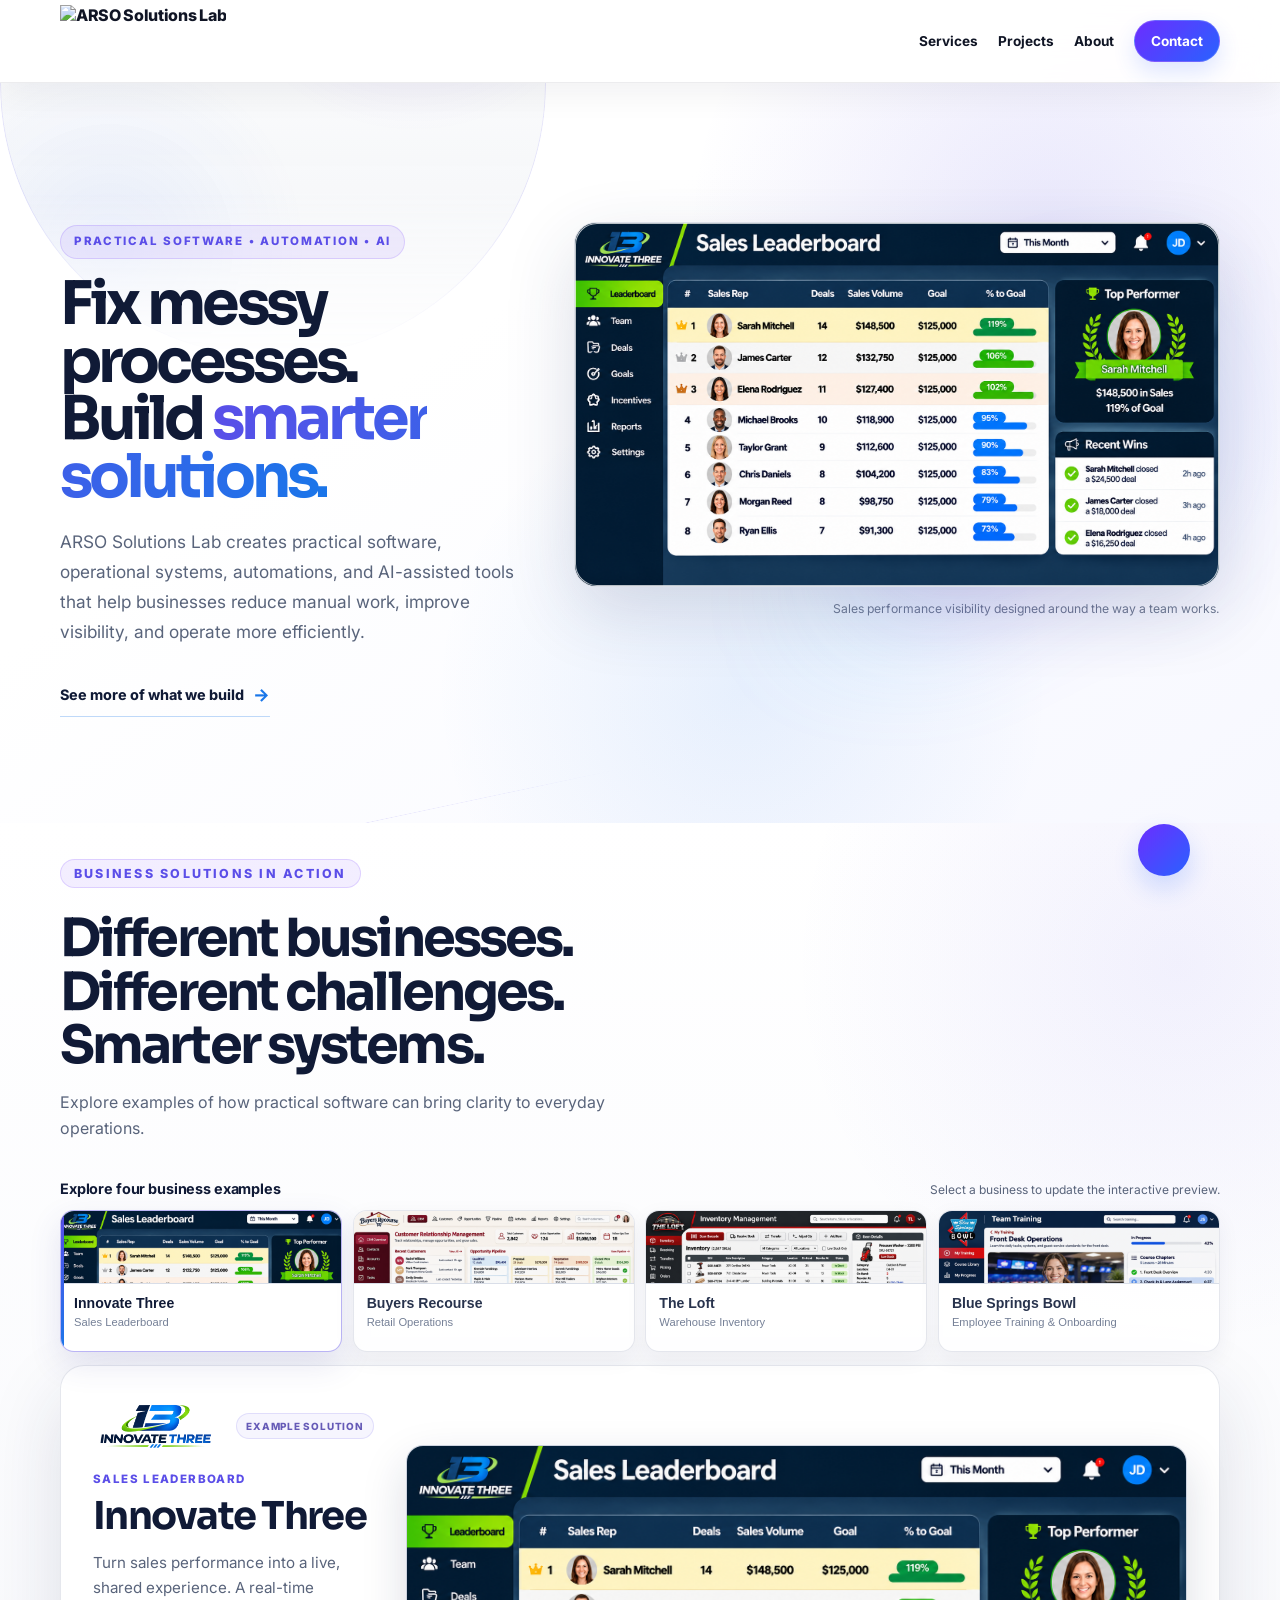
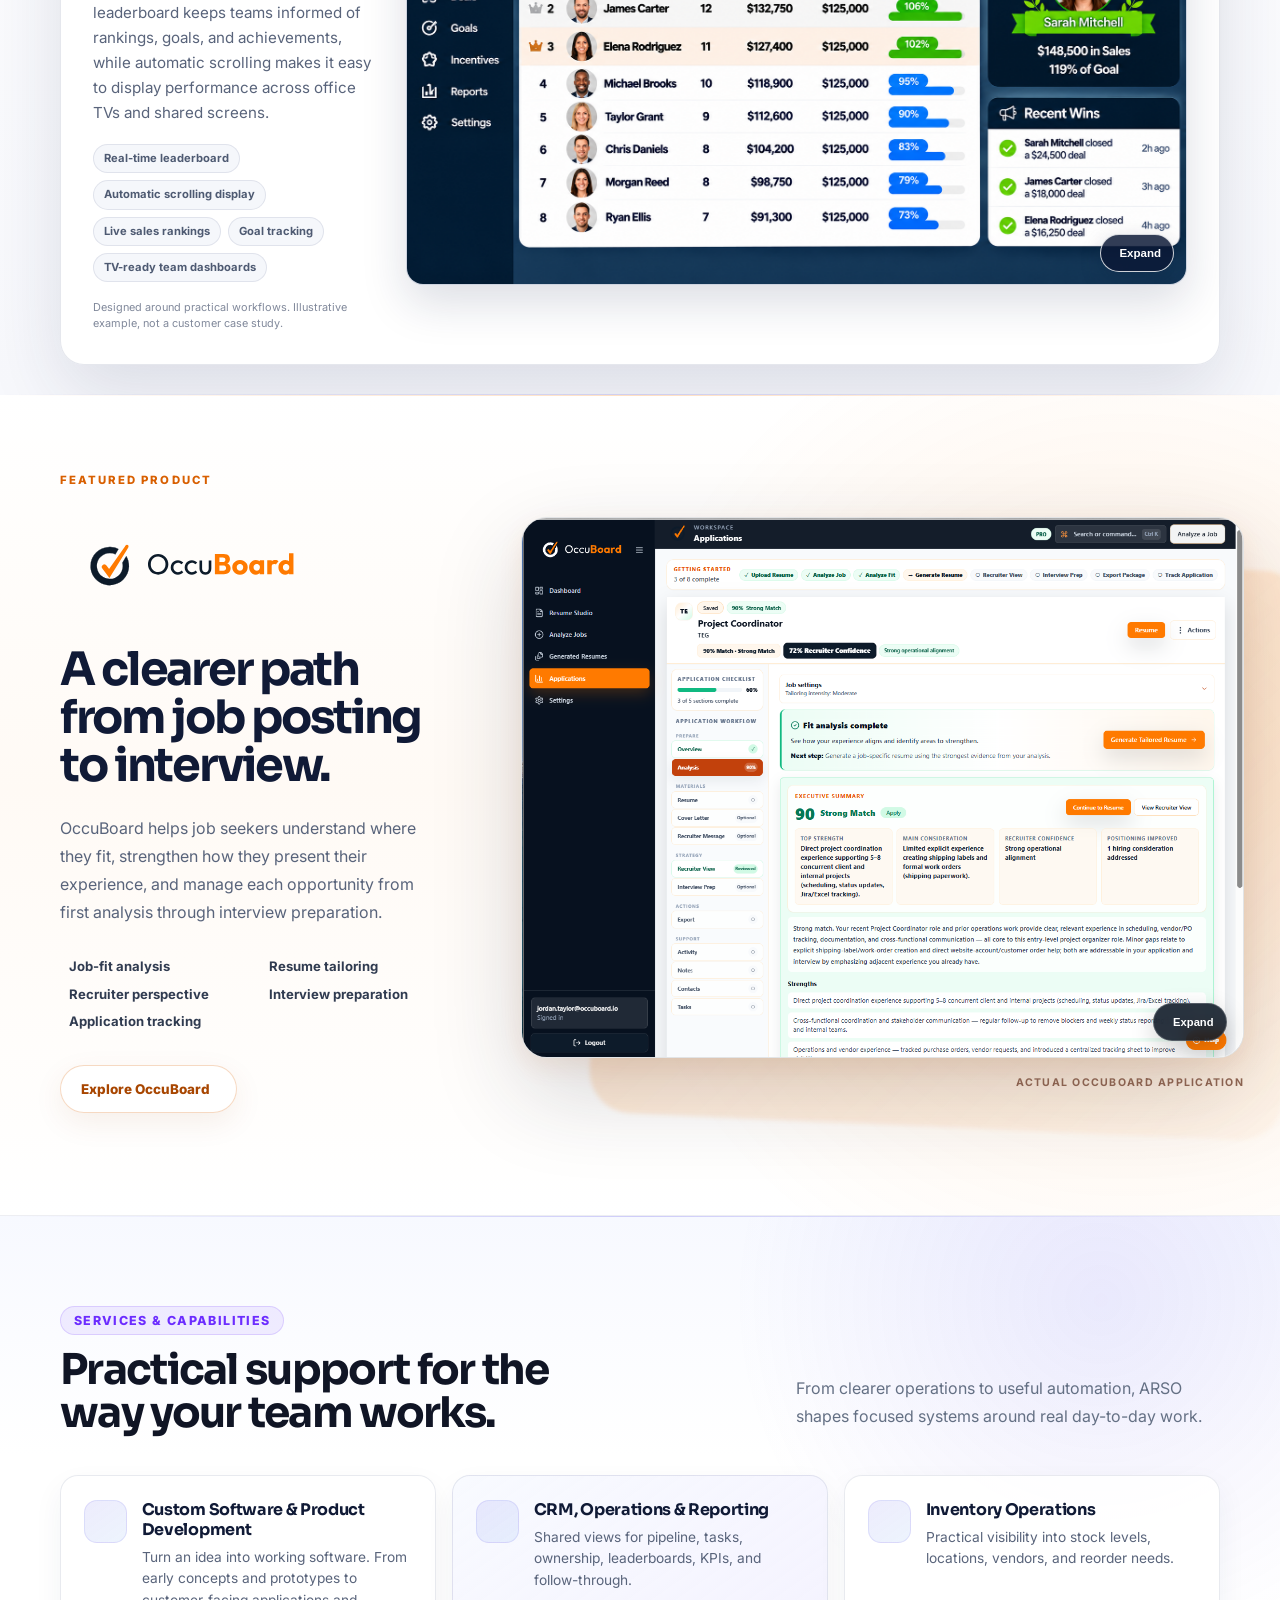
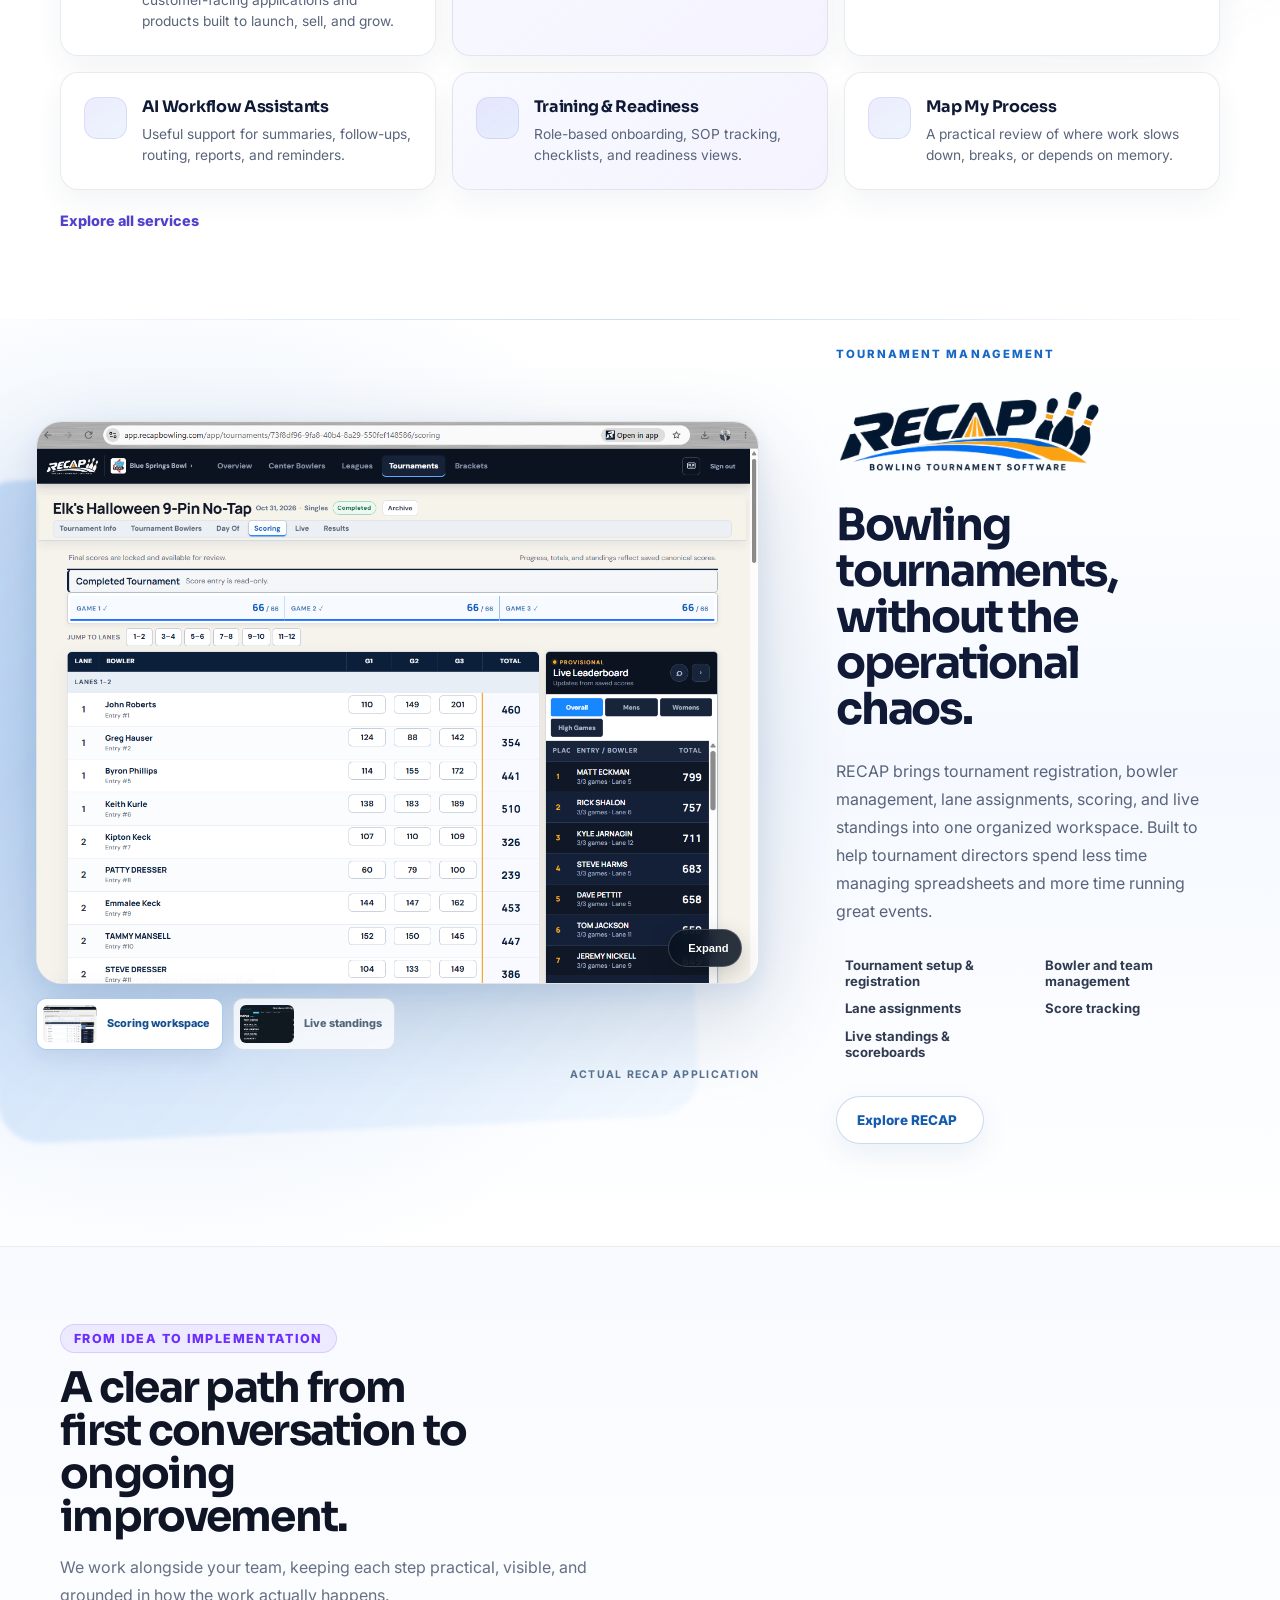
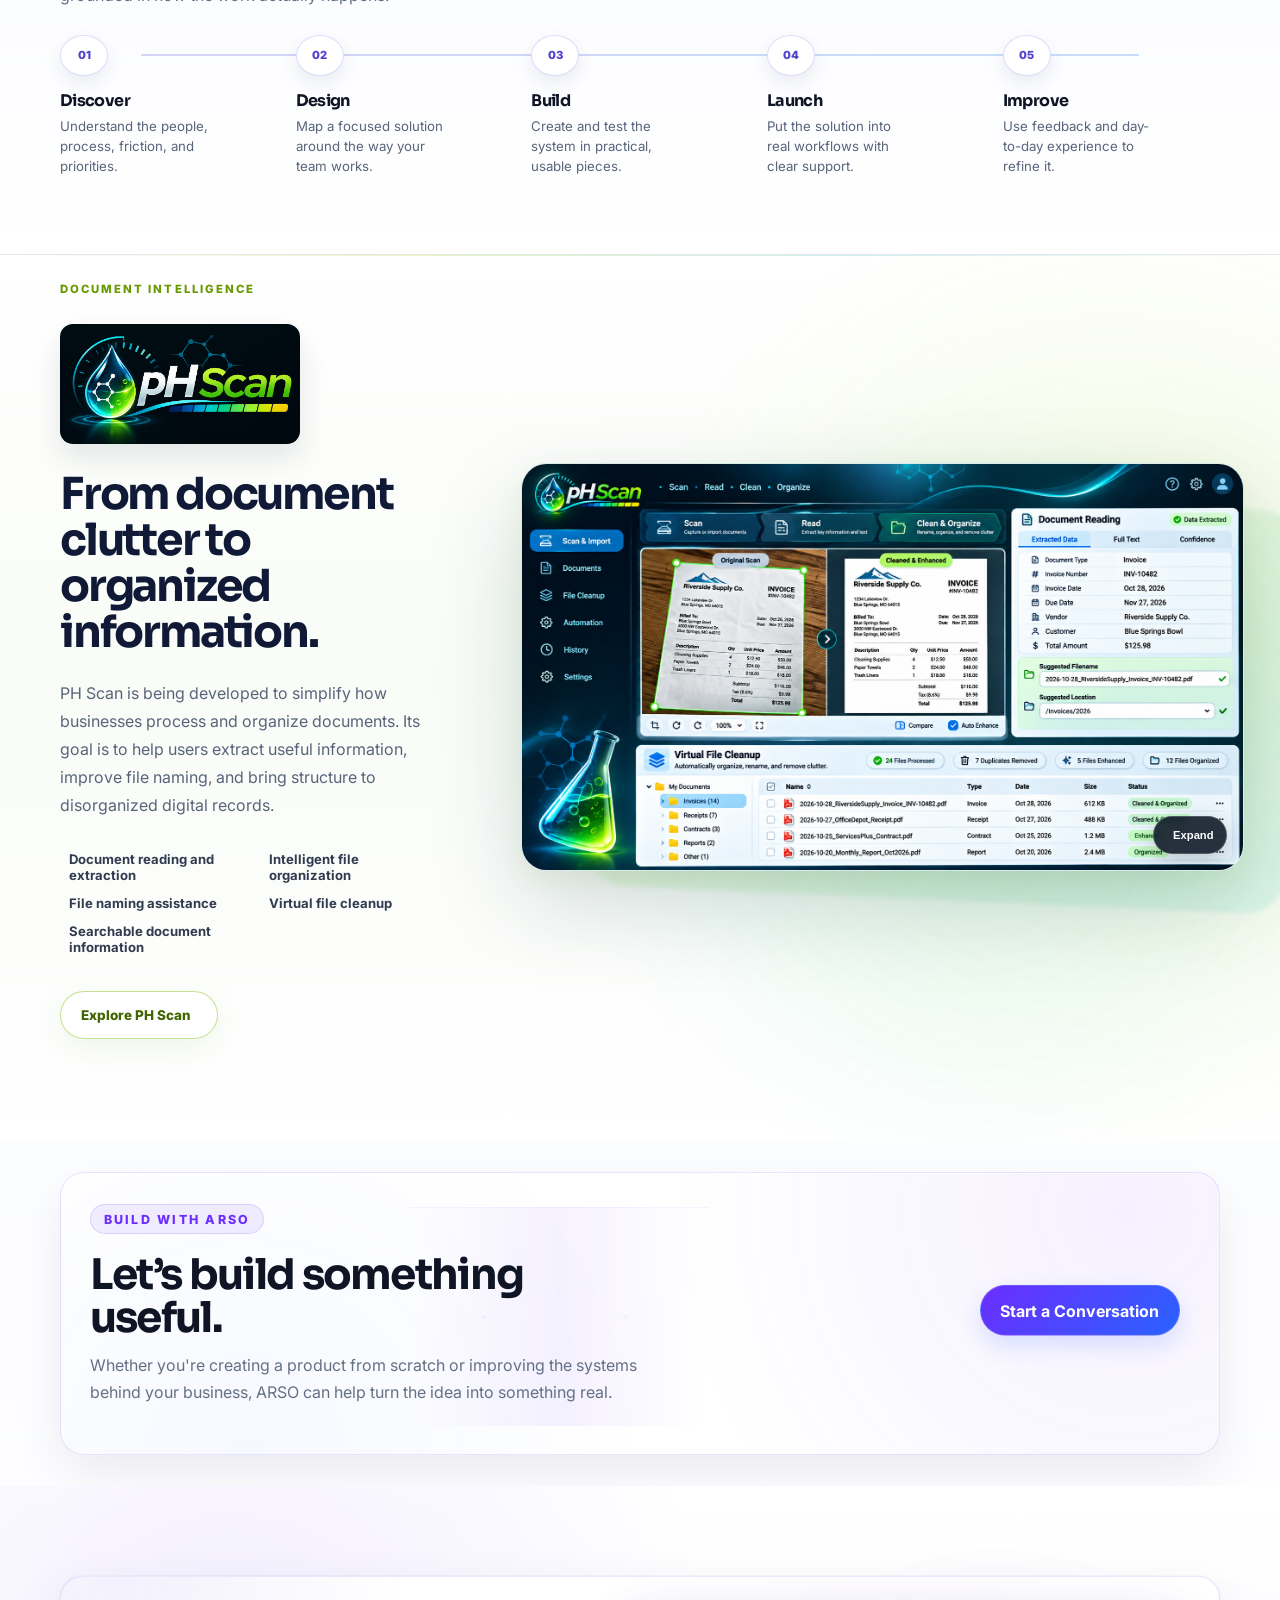
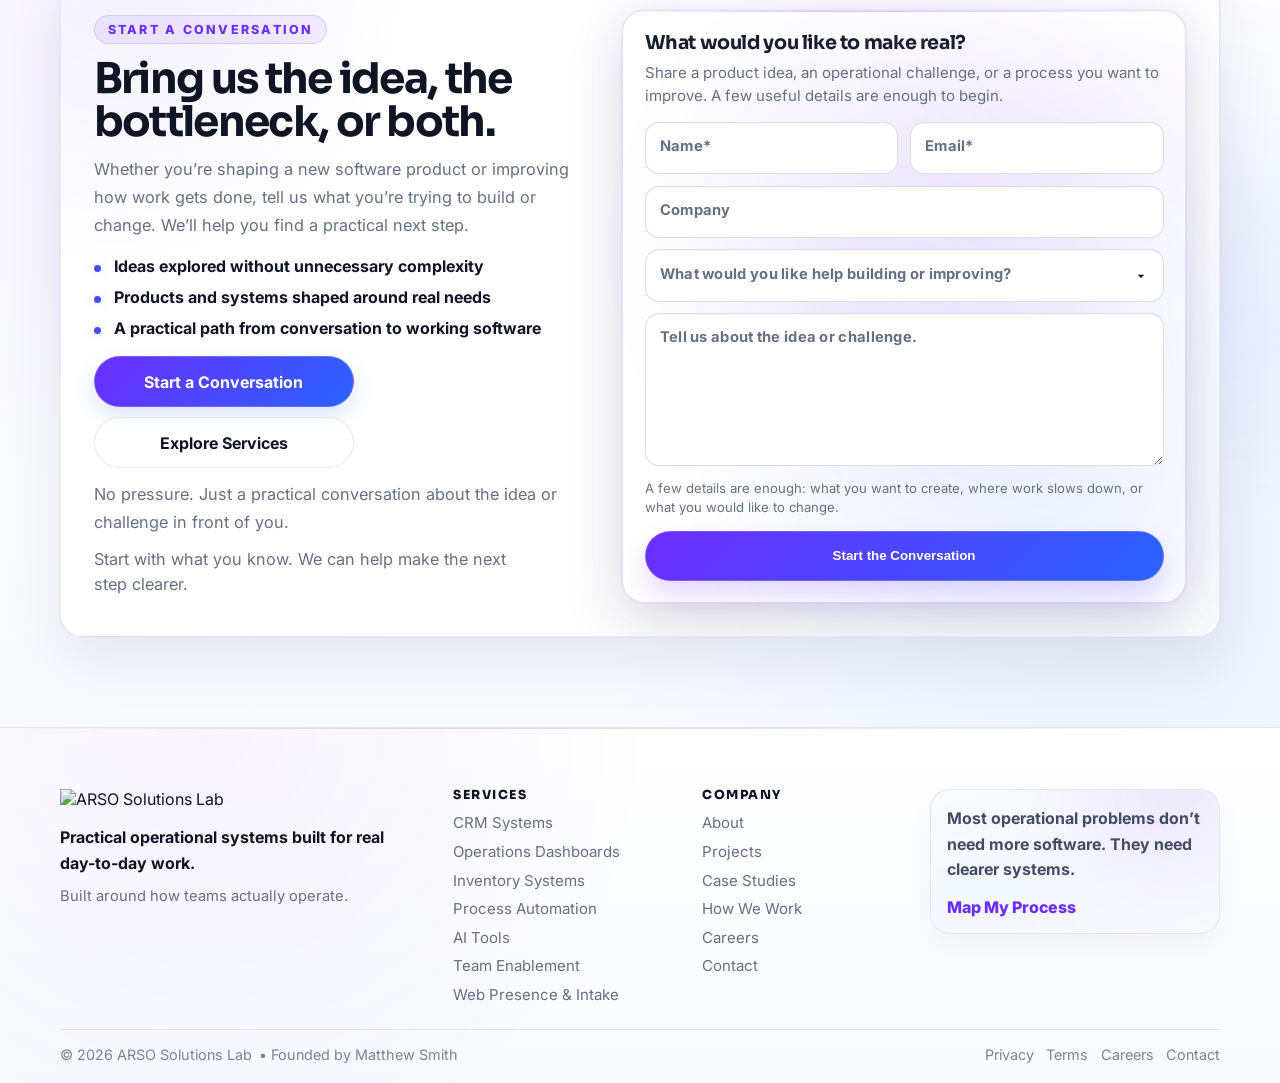
==== commit cc8d6f4c: "Website update" ====
--- a/index.html
+++ b/index.html
@@ -33,52 +33,45 @@
 <meta name="twitter:title" content="ARSO Solutions Lab" />
 <meta name="twitter:description" content="ARSO builds practical systems, dashboards, automations, and AI solutions that help businesses reduce manual work and run cleaner operations." />
 <meta name="twitter:image" content="https://www.arsosolutions.io/Assets/arso-social-preview.png" />
-<script type="application/ld+json">
-{
-  "@context": "https://schema.org",
-  "@graph": [
-    {
-      "@type": "ProfessionalService",
-      "@id": "https://www.arsosolutions.io/#organization",
-      "name": "ARSO Solutions Lab",
-      "url": "https://www.arsosolutions.io",
-      "logo": "https://www.arsosolutions.io/Assets/logo-full.svg",
-      "image": "https://www.arsosolutions.io/Assets/arso-social-preview.png",
-      "description": "ARSO Solutions Lab designs AI-powered software, workflow automation, and operational systems that simplify complex business processes.",
-      "foundingDate": "2026",
-      "founder": {
-        "@id": "https://www.arsosolutions.io/#matthew-smith",
-        "@type": "Person",
-        "name": "Matthew Smith"
-      },
-      "areaServed": {
-        "@type": "Country",
-        "name": "United States"
-      },
-      "serviceType": [
-        "Business process automation",
-        "Operational dashboards and reporting",
-        "CRM and project operations systems",
-        "Inventory visibility systems",
-        "AI workflow solutions",
-        "Internal business tools"
-      ]
-    },
-    {
-      "@type": "Person",
-      "@id": "https://www.arsosolutions.io/#matthew-smith",
-      "name": "Matthew Smith",
-      "jobTitle": "Founder",
-      "worksFor": {
-        "@id": "https://www.arsosolutions.io/#organization",
-        "@type": "Organization",
-        "name": "ARSO Solutions Lab",
-        "url": "https://www.arsosolutions.io"
-      }
-    }
-  ]
-}
-</script>
+<script type="application/ld+json">
+{
+  "@context": "https://schema.org",
+  "@graph": [
+    {
+      "@type": ["Organization", "ProfessionalService"],
+      "@id": "https://www.arsosolutions.io/#organization",
+      "name": "ARSO Solutions Lab",
+      "url": "https://www.arsosolutions.io/",
+      "logo": "https://www.arsosolutions.io/Assets/logo-full.svg",
+      "image": "https://www.arsosolutions.io/Assets/arso-social-preview.png",
+      "description": "ARSO Solutions Lab designs AI-powered software, workflow automation, and operational systems that simplify complex business processes.",
+      "foundingDate": "2026",
+      "founder": {
+        "@id": "https://www.arsosolutions.io/#matthew-smith"
+      },
+      "areaServed": {
+        "@type": "Country",
+        "name": "United States"
+      },
+      "serviceType": [
+        "Business process automation",
+        "Operational dashboards and reporting",
+        "CRM and project operations systems",
+        "Inventory visibility systems",
+        "AI workflow solutions",
+        "Internal business tools"
+      ]
+    },
+    {
+      "@type": "Person",
+      "@id": "https://www.arsosolutions.io/#matthew-smith",
+      "name": "Matthew Smith",
+      "jobTitle": "Founder",
+      "worksFor": { "@id": "https://www.arsosolutions.io/#organization" }
+    }
+  ]
+}
+</script>
     <link rel="preconnect" href="https://fonts.googleapis.com" />
     <link rel="preconnect" href="https://fonts.gstatic.com" crossorigin />
     <link
@@ -106,7 +99,14 @@
   <img src="/Assets/logo-compact1.svg" alt="AR" class="logo logo-compact" />
 </a>
 
-        <nav class="nav-links">
+        <button class="home-nav-toggle" type="button" aria-expanded="false" aria-controls="home-primary-nav">
+          <span class="sr-only">Toggle navigation</span>
+          <span aria-hidden="true"></span>
+          <span aria-hidden="true"></span>
+          <span aria-hidden="true"></span>
+        </button>
+
+        <nav class="nav-links" id="home-primary-nav" aria-label="Primary navigation">
           <a href="services.html">Services</a>
           <a href="projects.html">Projects</a>
           <a href="about.html">About</a>
@@ -120,15 +120,15 @@
   <div class="container">
     <div class="hero-showcase-grid">
       <div class="hero-left">
-        <p class="eyebrow">Systems &bull; Automation &bull; AI Solutions</p>
+        <p class="eyebrow">Practical Software &bull; Automation &bull; AI</p>
         <h1>
-          Fix messy processes.<br>
-          Build <span>smarter solutions.</span>
+          <span class="hero-headline-desktop">Fix messy processes.<br>Build <em>smarter solutions.</em></span>
+          <span class="hero-headline-mobile">See what <em>smarter work</em> looks like.</span>
         </h1>
 
         <p class="hero-copy">
-          ARSO Solutions Lab builds practical tools, dashboards, automations, and AI-assisted
-          systems that help businesses reduce manual work and run cleaner day-to-day operations.
+          <span class="hero-copy-desktop">ARSO Solutions Lab creates practical software, operational systems, automations, and AI-assisted tools that help businesses reduce manual work, improve visibility, and operate more efficiently.</span>
+          <span class="hero-copy-mobile">Practical software and automation that make everyday work clearer, faster, and easier to manage.</span>
         </p>
 
         <p class="hero-pricing hero-pricing-card">
@@ -137,146 +137,372 @@
         </p>
 
         <div class="hero-actions">
-          <a href="#contact" class="btn">Request a Free Demo</a>
-          <a href="#projects" class="btn btn-secondary">View Examples</a>
+          <a href="#featured-systems-early" class="hero-explore-link" data-ga-event="cta_examples_clicked">
+            See more of what we build <span aria-hidden="true">&rarr;</span>
+          </a>
         </div>
-
-        <div class="hero-service-strip" aria-label="Core services">
-          <div data-ga-event="crm_systems_clicked">
-            <i data-lucide="users-round"></i>
-            <span>CRM<br>Systems</span>
+      </div>
+
+      <figure class="hero-visual-wrap">
+        <div class="hero-image-frame">
+          <a
+            class="hero-image-link"
+            href="Assets/projects/i3/i3-home.png"
+            target="_blank"
+            rel="noopener"
+            aria-label="Open the Innovate Three sales performance dashboard at full size in a new tab"
+          >
+            <img
+              src="Assets/projects/i3/i3-home.png"
+              alt="Innovate Three sales performance dashboard showing sales totals, leaderboard rankings, goal progress, pipeline, and recent activity"
+              width="1671"
+              height="941"
+              fetchpriority="high"
+            >
+            <span class="hero-image-enlarge">View full size</span>
+          </a>
+        </div>
+        <figcaption>Sales performance visibility designed around the way a team works.</figcaption>
+      </figure>
+        
+    </div>
+  </div>
+
+</section>
+<section id="featured-systems-early" class="section business-solutions" aria-labelledby="business-solutions-title">
+  <div class="container">
+    <div class="business-solutions-intro">
+      <span class="eyebrow">Business Solutions in Action</span>
+      <h2 id="business-solutions-title">Different businesses. Different challenges. Smarter systems.</h2>
+      <p>Explore examples of how practical software can bring clarity to everyday operations.</p>
+    </div>
+
+    <div class="business-showcase">
+      <div class="business-showcase-picker-head" id="business-showcase-picker-help">
+        <strong>Explore four business examples</strong>
+        <span>Select a business to update the interactive preview.</span>
+      </div>
+      <div class="business-showcase-tabs" role="tablist" aria-label="Business software examples" aria-describedby="business-showcase-picker-help">
+        <button id="business-tab-i3" type="button" role="tab" aria-selected="true" aria-controls="business-showcase-panel" tabindex="0" data-business="i3">
+          <span class="business-tab-thumbnail"><img src="Assets/projects/i3/i3-home.png" alt="" width="1671" height="941"></span>
+          <span class="business-tab-label"><strong>Innovate Three</strong><span>Sales Leaderboard</span></span>
+        </button>
+        <button id="business-tab-buyers" type="button" role="tab" aria-selected="false" aria-controls="business-showcase-panel" tabindex="-1" data-business="buyers">
+          <span class="business-tab-thumbnail"><img src="Assets/projects/buyersrecourse/buyers-recourse-home.png" alt="" width="1672" height="941"></span>
+          <span class="business-tab-label"><strong>Buyers Recourse</strong><span>Retail Operations</span></span>
+        </button>
+        <button id="business-tab-loft" type="button" role="tab" aria-selected="false" aria-controls="business-showcase-panel" tabindex="-1" data-business="loft">
+          <span class="business-tab-thumbnail"><img src="Assets/projects/loft/loft-home.png" alt="" width="1671" height="941"></span>
+          <span class="business-tab-label"><strong>The Loft</strong><span>Warehouse Inventory</span></span>
+        </button>
+        <button id="business-tab-bsb" type="button" role="tab" aria-selected="false" aria-controls="business-showcase-panel" tabindex="-1" data-business="bsb">
+          <span class="business-tab-thumbnail"><img src="Assets/projects/bsb/bsb-home.png" alt="" width="1670" height="942"></span>
+          <span class="business-tab-label"><strong>Blue Springs Bowl</strong><span>Employee Training &amp; Onboarding</span></span>
+        </button>
+      </div>
+
+      <article id="business-showcase-panel" class="business-showcase-panel" role="tabpanel" aria-labelledby="business-tab-i3" tabindex="0">
+        <figure class="business-showcase-preview">
+          <img
+            id="business-showcase-image"
+            src="Assets/projects/i3/i3-home.png"
+            alt="Innovate Three sales performance dashboard showing rankings, goals, pipeline, and team activity"
+            width="1671"
+            height="941"
+          >
+          <button id="business-showcase-expand" class="business-showcase-expand" type="button" aria-label="Enlarge the Innovate Three sales leaderboard example">
+            <i data-lucide="maximize-2" aria-hidden="true"></i><span>Expand</span>
+          </button>
+        </figure>
+
+        <div class="business-showcase-copy">
+          <div class="business-showcase-identity">
+            <img id="business-showcase-logo" src="Assets/projects/i3/I3-logo.png" alt="Innovate Three" width="1983" height="793">
+            <span>Example solution</span>
           </div>
-          <div data-ga-event="dashboards_reporting_clicked">
-            <i data-lucide="bar-chart-3"></i>
-            <span>Dashboards<br>&amp; Reporting</span>
-          </div>
-          <div data-ga-event="automation_workflows_clicked">
-            <i data-lucide="settings-2"></i>
-            <span>Automation<br>Workflows</span>
-          </div>
-          <div data-ga-event="internal_tools_clicked">
-            <i data-lucide="code-2"></i>
-            <span>Internal<br>Tools</span>
-          </div>
+          <p class="business-showcase-kicker" id="business-showcase-kicker">Sales Leaderboard</p>
+          <h3 id="business-showcase-name">Innovate Three</h3>
+          <p id="business-showcase-description">Turn sales performance into a live, shared experience. A real-time leaderboard keeps teams informed of rankings, goals, and achievements, while automatic scrolling makes it easy to display performance across office TVs and shared screens.</p>
+          <ul id="business-showcase-capabilities" class="business-showcase-capabilities" aria-label="Innovate Three example capabilities">
+            <li>Real-time leaderboard</li>
+            <li>Automatic scrolling display</li>
+            <li>Live sales rankings</li>
+            <li>Goal tracking</li>
+            <li>TV-ready team dashboards</li>
+          </ul>
+          <p class="business-showcase-note">Designed around practical workflows. Illustrative example, not a customer case study.</p>
         </div>
-      </div>
-
-      <div class="hero-visual-wrap" aria-hidden="true">
-        <div class="hero-product-board arso-app-shell">
-          <aside class="hero-product-sidebar arso-app-sidebar">
-           <div class="hero-logo-wrap">
-  <img src="/Assets/icon-light.svg" alt="" aria-hidden="true" class="hero-dashboard-logo" />
-</div>
-            <span class="hero-nav-pill active"><i data-lucide="home"></i> Dashboard</span>
-            <span><i data-lucide="bar-chart-3"></i> Leaderboard</span>
-            <span><i data-lucide="trophy"></i> Competitions</span>
-            <span><i data-lucide="handshake"></i> Deals</span>
-            <span><i data-lucide="line-chart"></i> Reports</span>
-            <span><i data-lucide="settings"></i> Settings</span>
-          </aside>
-
-          <div class="hero-product-main">
-            <div class="hero-board-topbar arso-app-topbar">
-              <div>
-                <span class="hero-dashboard-kicker"><i data-lucide="trophy"></i> Sales Leaderboard</span>
-                <h3>Q4 Sales Sprint</h3>
-              </div>
-              <span class="hero-dashboard-filter">This Month</span>
-            </div>
-
-            <div class="hero-performer-grid">
-              <article class="hero-performer-card arso-kpi-card is-winner">
-                <span class="hero-place gold">1</span>
-                <img src="/Assets/avatar-jose.jpg" alt="Jordan" class="hero-avatar">
-                <strong>Jordan Smith</strong>
-                <b>$128,430</b>
-                <small>135% of goal</small>
-                <div class="hero-goal-bar"><span style="width: 100%"></span></div>
-              </article>
-
-              <article class="hero-performer-card arso-kpi-card">
-                <span class="hero-place silver">2</span>
-                <img src="/Assets/avatar-taylor.jpg" alt="Taylor" class="hero-avatar">
-                <strong>Taylor Johnson</strong>
-                <b>$97,540</b>
-                <small>112% of goal</small>
-                <div class="hero-goal-bar"><span style="width: 82%"></span></div>
-              </article>
-
-              <article class="hero-performer-card arso-kpi-card">
-                <span class="hero-place bronze">3</span>
-                <img src="/Assets/avatar-sharon.jpg" alt="Casey" class="hero-avatar">
-                <strong>Casey Brown</strong>
-                <b>$84,230</b>
-                <small>98% of goal</small>
-                <div class="hero-goal-bar"><span style="width: 72%"></span></div>
-              </article>
-
-              <article class="hero-performer-card arso-kpi-card">
-                <span class="hero-place fourth">4</span>
-                <img src="/Assets/avatar-madi.jpg" alt="Morgan" class="hero-avatar">
-                <strong>Morgan Riley</strong>
-                <b>$72,890</b>
-                <small>85% of goal</small>
-                <div class="hero-goal-bar"><span style="width: 64%"></span></div>
-              </article>
-            </div>
-
-            <div class="hero-analytics-grid">
-              <article class="hero-analytics-card">
-                <span>Total Revenue</span>
-                <strong>$382,900 <em>&uarr; 18.6%</em></strong>
-                <svg viewBox="0 0 180 72" class="hero-line-chart" aria-hidden="true">
-                  <path d="M4 60 C20 26, 32 63, 46 42 S74 18, 88 43 S112 54, 126 30 S150 36, 176 8" />
-                </svg>
-              </article>
-
-              <article class="hero-analytics-card">
-                <span>Deals Closed</span>
-                <strong>46 <em>&uarr; 15.0%</em></strong>
-                <div class="hero-bar-chart" aria-hidden="true">
-                  <i style="height: 36%"></i><i style="height: 52%"></i><i style="height: 64%"></i><i style="height: 46%"></i><i style="height: 59%"></i><i style="height: 76%"></i><i style="height: 92%"></i>
-                </div>
-              </article>
-
-              <article class="hero-analytics-card hero-competitions-card">
-                <span>Active Competitions</span>
-                <strong>3</strong>
-                <div class="hero-competition-list">
-                  <p><i data-lucide="trophy"></i><span>Q4 Sales Challenge<small>Ends in 12 days</small></span></p>
-                  <p><i data-lucide="star"></i><span>Product Push<small>Ends in 19 days</small></span></p>
-                  <p><i data-lucide="badge-check"></i><span>Mega Month<small>Ends in 26 days</small></span></p>
-                </div>
-              </article>
-
-              <article class="hero-analytics-card hero-activity-card">
-                <span>Live Activity</span>
-                <small class="hero-activity-sub">Recent performance updates</small>
-                <div class="hero-activity-feed">
-                  <div class="hero-activity-track">
-                    <p><span></span> Morgan moved into the top 4</p>
-                    <p><span></span> Jordan closed a new enterprise deal</p>
-                    <p><span></span> Taylor hit 110% of monthly goal</p>
-                    <p><span></span> Casey added 4 qualified opportunities</p>
-                    <p><span></span> Morgan moved into the top 4</p>
-                    <p><span></span> Jordan closed a new enterprise deal</p>
-                    <p><span></span> Taylor hit 110% of monthly goal</p>
-                    <p><span></span> Casey added 4 qualified opportunities</p>
-                  </div>
-                </div>
-              </article>
-            </div>
-            
-          </div>
-        </div>
-        
-      </div>
-        
-    </div>
-  </div>
-
+      </article>
+    </div>
+  </div>
 </section>
-<section id="featured-systems-early" class="section examples-section featured-systems-early" aria-label="Featured operational systems">
+
+<dialog id="business-showcase-dialog" class="business-showcase-dialog" aria-labelledby="business-showcase-dialog-title">
+  <div class="business-showcase-dialog-card">
+    <div class="business-showcase-dialog-head">
+      <h2 id="business-showcase-dialog-title">Innovate Three — Sales Leaderboard</h2>
+      <button id="business-showcase-dialog-close" type="button" aria-label="Close enlarged software preview">
+        <i data-lucide="x" aria-hidden="true"></i>
+      </button>
+    </div>
+    <img id="business-showcase-dialog-image" src="Assets/projects/i3/i3-home.png" alt="Innovate Three sales performance dashboard shown at a larger size" width="1671" height="941">
+  </div>
+</dialog>
+
+<section id="occuboard" class="section product-showcase product-showcase-occuboard" aria-labelledby="occuboard-title">
+  <div class="container product-showcase-shell">
+    <div class="product-showcase-copy">
+      <p class="product-showcase-eyebrow">Featured Product</p>
+      <img class="product-showcase-logo" src="Assets/projects/occuboard/occuboard-logo-dark.svg" alt="OccuBoard" width="1262" height="512">
+      <h2 id="occuboard-title">A clearer path from job posting to interview.</h2>
+      <p class="product-showcase-description">
+        OccuBoard helps job seekers understand where they fit, strengthen how they present their experience,
+        and manage each opportunity from first analysis through interview preparation.
+      </p>
+      <ul class="product-showcase-capabilities" aria-label="OccuBoard capabilities">
+        <li><i data-lucide="scan-search" aria-hidden="true"></i><span>Job-fit analysis</span></li>
+        <li><i data-lucide="file-pen-line" aria-hidden="true"></i><span>Resume tailoring</span></li>
+        <li><i data-lucide="user-round-search" aria-hidden="true"></i><span>Recruiter perspective</span></li>
+        <li><i data-lucide="messages-square" aria-hidden="true"></i><span>Interview preparation</span></li>
+        <li><i data-lucide="list-checks" aria-hidden="true"></i><span>Application tracking</span></li>
+      </ul>
+      <a class="product-showcase-link" href="https://occuboard.io" target="_blank" rel="noopener noreferrer">
+        <span>Explore OccuBoard</span><i data-lucide="arrow-up-right" aria-hidden="true"></i>
+      </a>
+    </div>
+
+    <div class="product-showcase-visual">
+      <div class="product-showcase-glow" aria-hidden="true"></div>
+      <button class="product-showcase-screenshot" id="occuboard-expand" type="button" aria-label="Enlarge the OccuBoard application screenshot">
+        <img src="Assets/projects/occuboard/occuboard-analysis.png" alt="OccuBoard application workspace showing job-fit analysis, recruiter confidence, resume tailoring, interview preparation, and application tracking" width="1261" height="943">
+        <span class="product-showcase-expand"><i data-lucide="maximize-2" aria-hidden="true"></i>Expand</span>
+      </button>
+      <p>Actual OccuBoard application</p>
+    </div>
+  </div>
+</section>
+
+<dialog id="occuboard-dialog" class="business-showcase-dialog product-showcase-dialog" aria-labelledby="occuboard-dialog-title">
+  <div class="business-showcase-dialog-card">
+    <div class="business-showcase-dialog-head">
+      <h2 id="occuboard-dialog-title">OccuBoard application</h2>
+      <button id="occuboard-dialog-close" type="button" aria-label="Close enlarged OccuBoard screenshot">
+        <i data-lucide="x" aria-hidden="true"></i>
+      </button>
+    </div>
+    <img src="Assets/projects/occuboard/occuboard-analysis.png" alt="OccuBoard application workspace showing job-fit analysis, recruiter confidence, resume tailoring, interview preparation, and application tracking at a larger size" width="1261" height="943">
+  </div>
+</dialog>
+
+<section id="systems-we-build" class="section homepage-systems-section" aria-labelledby="services-overview-title">
+  <div class="container">
+    <div class="section-heading services-overview-heading">
+      <div>
+        <span class="eyebrow">Services &amp; Capabilities</span>
+        <h2 id="services-overview-title">Practical support for the way your team works.</h2>
+      </div>
+      <p>
+        From clearer operations to useful automation, ARSO shapes focused systems around real day-to-day work.
+      </p>
+    </div>
+
+    <div class="homepage-system-preview-grid homepage-capability-grid" aria-label="ARSO services and capabilities">
+      <article>
+        <div class="homepage-capability-icon"><i data-lucide="code-2"></i></div>
+        <h3>Custom Software &amp; Product Development</h3>
+        <p>Turn an idea into working software. From early concepts and prototypes to customer-facing applications and products built to launch, sell, and grow.</p>
+      </article>
+
+      <article>
+        <div class="homepage-capability-icon"><i data-lucide="layout-dashboard"></i></div>
+        <h3>CRM, Operations &amp; Reporting</h3>
+        <p>Shared views for pipeline, tasks, ownership, leaderboards, KPIs, and follow-through.</p>
+      </article>
+
+      <article>
+        <div class="homepage-capability-icon"><i data-lucide="boxes"></i></div>
+        <h3>Inventory Operations</h3>
+        <p>Practical visibility into stock levels, locations, vendors, and reorder needs.</p>
+      </article>
+
+      <article>
+        <div class="homepage-capability-icon"><i data-lucide="sparkles"></i></div>
+        <h3>AI Workflow Assistants</h3>
+        <p>Useful support for summaries, follow-ups, routing, reports, and reminders.</p>
+      </article>
+
+      <article>
+        <div class="homepage-capability-icon"><i data-lucide="graduation-cap"></i></div>
+        <h3>Training &amp; Readiness</h3>
+        <p>Role-based onboarding, SOP tracking, checklists, and readiness views.</p>
+      </article>
+
+      <article>
+        <div class="homepage-capability-icon"><i data-lucide="route"></i></div>
+        <h3>Map My Process</h3>
+        <p>A practical review of where work slows down, breaks, or depends on memory.</p>
+      </article>
+    </div>
+
+    <a class="services-overview-link" href="services.html">Explore all services <i data-lucide="arrow-right" aria-hidden="true"></i></a>
+  </div>
+</section>
+
+<section id="recap" class="section product-showcase product-showcase-recap" aria-labelledby="recap-title">
+  <div class="container product-showcase-shell recap-showcase-shell">
+    <div class="product-showcase-visual recap-showcase-visual">
+      <div class="product-showcase-glow" aria-hidden="true"></div>
+      <button class="product-showcase-screenshot" id="recap-expand" type="button" aria-label="Enlarge the RECAP scoring workspace screenshot">
+        <img id="recap-showcase-image" src="Assets/projects/recap/recap-scoring.png" alt="RECAP tournament scoring workspace showing score entry, saved totals, and a live leaderboard" width="1273" height="991">
+        <span class="product-showcase-expand"><i data-lucide="maximize-2" aria-hidden="true"></i>Expand</span>
+      </button>
+      <div class="recap-view-switcher" role="group" aria-label="Choose a RECAP application view">
+        <button class="is-active" type="button" aria-pressed="true" data-recap-view="scoring">
+          <img src="Assets/projects/recap/recap-scoring.png" alt="" width="1273" height="991">
+          <span>Scoring workspace</span>
+        </button>
+        <button type="button" aria-pressed="false" data-recap-view="standings">
+          <img src="Assets/projects/recap/recap-scrolling.png" alt="" width="1918" height="1123">
+          <span>Live standings</span>
+        </button>
+      </div>
+      <p>Actual RECAP application</p>
+    </div>
+
+    <div class="product-showcase-copy recap-showcase-copy">
+      <p class="product-showcase-eyebrow">Tournament Management</p>
+      <img class="product-showcase-logo recap-showcase-logo" src="Assets/projects/recap/ChatGPT Image Nov 14, 2026, 01_37_24 AM.png" alt="RECAP Bowling Tournament Software" width="1341" height="443">
+      <h2 id="recap-title">Bowling tournaments, without the operational chaos.</h2>
+      <p class="product-showcase-description">
+        RECAP brings tournament registration, bowler management, lane assignments, scoring, and live standings into one organized workspace. Built to help tournament directors spend less time managing spreadsheets and more time running great events.
+      </p>
+      <ul class="product-showcase-capabilities" aria-label="RECAP capabilities">
+        <li><i data-lucide="clipboard-list" aria-hidden="true"></i><span>Tournament setup &amp; registration</span></li>
+        <li><i data-lucide="users-round" aria-hidden="true"></i><span>Bowler and team management</span></li>
+        <li><i data-lucide="rows-3" aria-hidden="true"></i><span>Lane assignments</span></li>
+        <li><i data-lucide="square-pen" aria-hidden="true"></i><span>Score tracking</span></li>
+        <li><i data-lucide="trophy" aria-hidden="true"></i><span>Live standings &amp; scoreboards</span></li>
+      </ul>
+      <a class="product-showcase-link" href="https://app.recapbowling.com" target="_blank" rel="noopener noreferrer">
+        <span>Explore RECAP</span><i data-lucide="arrow-up-right" aria-hidden="true"></i>
+      </a>
+    </div>
+  </div>
+</section>
+
+<dialog id="recap-dialog" class="business-showcase-dialog product-showcase-dialog" aria-labelledby="recap-dialog-title">
+  <div class="business-showcase-dialog-card">
+    <div class="business-showcase-dialog-head">
+      <h2 id="recap-dialog-title">RECAP scoring workspace</h2>
+      <button id="recap-dialog-close" type="button" aria-label="Close enlarged RECAP screenshot">
+        <i data-lucide="x" aria-hidden="true"></i>
+      </button>
+    </div>
+    <img id="recap-dialog-image" src="Assets/projects/recap/recap-scoring.png" alt="RECAP tournament scoring workspace showing score entry, saved totals, and a live leaderboard at a larger size" width="1273" height="991">
+  </div>
+</dialog>
+
+<section id="how-we-work" class="section section-alt" aria-labelledby="process-title">
+  <div class="container">
+
+    <div class="section-heading">
+      <span class="eyebrow">From Idea to Implementation</span>
+      <h2 id="process-title">A clear path from first conversation to ongoing improvement.</h2>
+      <p>We work alongside your team, keeping each step practical, visible, and grounded in how the work actually happens.</p>
+    </div>
+
+    <div class="flow-chart">
+
+      <article class="flow-step">
+        <span class="flow-number">01</span>
+        <h3>Discover</h3>
+        <p>Understand the people, process, friction, and priorities.</p>
+      </article>
+
+      <article class="flow-step">
+        <span class="flow-number">02</span>
+        <h3>Design</h3>
+        <p>Map a focused solution around the way your team works.</p>
+      </article>
+
+      <article class="flow-step">
+        <span class="flow-number">03</span>
+        <h3>Build</h3>
+        <p>Create and test the system in practical, usable pieces.</p>
+      </article>
+
+      <article class="flow-step">
+        <span class="flow-number">04</span>
+        <h3>Launch</h3>
+        <p>Put the solution into real workflows with clear support.</p>
+      </article>
+
+      <article class="flow-step">
+        <span class="flow-number">05</span>
+        <h3>Improve</h3>
+        <p>Use feedback and day-to-day experience to refine it.</p>
+      </article>
+    </div>
+  </div>
+</section>
+
+<section id="ph-scan" class="section product-showcase product-showcase-phscan" aria-labelledby="phscan-title">
+  <div class="container product-showcase-shell phscan-showcase-shell">
+    <div class="product-showcase-copy phscan-showcase-copy">
+      <p class="product-showcase-eyebrow">Document Intelligence</p>
+      <img class="product-showcase-logo phscan-showcase-logo" src="Assets/projects/phscan/phscan-logo.png" alt="PH Scan" width="1774" height="887">
+      <h2 id="phscan-title">From document clutter to organized information.</h2>
+      <p class="product-showcase-description">
+        PH Scan is being developed to simplify how businesses process and organize documents. Its goal is to help users extract useful information, improve file naming, and bring structure to disorganized digital records.
+      </p>
+      <ul class="product-showcase-capabilities" aria-label="Planned PH Scan capabilities">
+        <li><i data-lucide="scan-text" aria-hidden="true"></i><span>Document reading and extraction</span></li>
+        <li><i data-lucide="folder-tree" aria-hidden="true"></i><span>Intelligent file organization</span></li>
+        <li><i data-lucide="file-pen-line" aria-hidden="true"></i><span>File naming assistance</span></li>
+        <li><i data-lucide="folder-cog" aria-hidden="true"></i><span>Virtual file cleanup</span></li>
+        <li><i data-lucide="file-search" aria-hidden="true"></i><span>Searchable document information</span></li>
+      </ul>
+      <a class="product-showcase-link" href="projects.html">
+        <span>Explore PH Scan</span><i data-lucide="arrow-right" aria-hidden="true"></i>
+      </a>
+    </div>
+
+    <div class="product-showcase-visual phscan-showcase-visual">
+      <div class="product-showcase-glow" aria-hidden="true"></div>
+      <button class="product-showcase-screenshot" id="phscan-expand" type="button" aria-label="Enlarge the PH Scan application screenshot">
+        <img src="Assets/projects/phscan/phscan.png" alt="PH Scan document intelligence workspace showing document scanning, extracted information, suggested file naming, and virtual file cleanup" width="1672" height="941">
+        <span class="product-showcase-expand"><i data-lucide="maximize-2" aria-hidden="true"></i>Expand</span>
+      </button>
+    </div>
+  </div>
+</section>
+
+<dialog id="phscan-dialog" class="business-showcase-dialog product-showcase-dialog" aria-labelledby="phscan-dialog-title">
+  <div class="business-showcase-dialog-card">
+    <div class="business-showcase-dialog-head">
+      <h2 id="phscan-dialog-title">PH Scan application</h2>
+      <button id="phscan-dialog-close" type="button" aria-label="Close enlarged PH Scan screenshot">
+        <i data-lucide="x" aria-hidden="true"></i>
+      </button>
+    </div>
+    <img src="Assets/projects/phscan/phscan.png" alt="PH Scan document intelligence workspace showing document scanning, extracted information, suggested file naming, and virtual file cleanup at a larger size" width="1672" height="941">
+  </div>
+</dialog>
+
+<section id="homepage-process-close" class="section homepage-closing-section" aria-labelledby="closing-invitation-title">
+  <div class="container homepage-closing-card">
+    <div>
+      <span class="eyebrow">Build With ARSO</span>
+      <h2 id="closing-invitation-title">Let&rsquo;s build something useful.</h2>
+      <p>Whether you're creating a product from scratch or improving the systems behind your business, ARSO can help turn the idea into something real.</p>
+    </div>
+    <div class="homepage-closing-actions">
+      <a href="#contact-form" class="btn contact-form-trigger">Start a Conversation</a>
+    </div>
+  </div>
+</section>
+
+<section id="legacy-featured-systems" class="section examples-section featured-systems-early legacy-showcase-retired" aria-label="Retired featured operational systems" hidden>
   <div class="container">
     <div class="section-heading left">
       <span class="eyebrow">Featured Systems</span>
@@ -527,101 +753,9 @@
     </div>
   </div>
 </section>
-<section id="systems-we-build" class="section homepage-systems-section">
-  <div class="container">
-    <div class="section-heading left">
-      <span class="eyebrow">Systems We Build</span>
-      <h2>Operational systems we build</h2>
-      <p>
-        Practical systems designed around real workflows, visibility, and day-to-day operations.
-      </p>
-    </div>
-
-    <div class="homepage-system-preview-grid homepage-capability-grid" aria-label="Systems ARSO builds">
-      <article>
-        <div class="homepage-capability-icon"><i data-lucide="kanban"></i></div>
-        <span>CRM &amp; project operations</span>
-        <a href="crm-operations.html">View details</a>
-      </article>
-
-      <article>
-        <div class="homepage-capability-icon"><i data-lucide="boxes"></i></div>
-        <span>Inventory visibility</span>
-        <a href="inventory-visibility.html">View details</a>
-      </article>
-
-      <article>
-        <div class="homepage-capability-icon"><i data-lucide="bar-chart-3"></i></div>
-        <span>Reporting dashboards</span>
-        <a href="services.html#service-dashboards">View details</a>
-      </article>
-
-      <article>
-        <div class="homepage-capability-icon"><i data-lucide="check-check"></i></div>
-        <span>Approval workflows</span>
-        <a href="ai-workflow-assistant.html">View details</a>
-      </article>
-
-      <article>
-        <div class="homepage-capability-icon"><i data-lucide="sparkles"></i></div>
-        <span>AI workflow support</span>
-        <a href="ai-workflow-assistant.html">View details</a>
-      </article>
-
-      <article>
-        <div class="homepage-capability-icon"><i data-lucide="wrench"></i></div>
-        <span>Internal operational tools</span>
-        <a href="services.html#service-crm">View details</a>
-      </article>
-
-      <article>
-        <div class="homepage-capability-icon"><i data-lucide="graduation-cap"></i></div>
-        <span>Team readiness systems</span>
-        <a href="services.html#service-training">View details</a>
-      </article>
-
-      <article>
-        <div class="homepage-capability-icon"><i data-lucide="globe"></i></div>
-        <span>Customer intake &amp; web presence</span>
-        <a href="services.html#service-web-presence">View details</a>
-      </article>
-    </div>
-  </div>
-</section>
-
-<section id="common-problems-home" class="section homepage-problems-section">
-  <div class="container">
-    <div class="section-heading left">
-      <span class="eyebrow">Common Problems</span>
-      <h2>Small operational problems become expensive when they keep repeating.</h2>
-      <p>
-        Most operational chaos starts as small recurring friction points like the ones below.
-      </p>
-    </div>
-
-    <div class="homepage-problem-groups" aria-label="Common operational problems">
-      <div class="homepage-problem-group">
-        <strong>Visibility &amp; Tracking</strong>
-        <div class="homepage-problem-chips">
-          <span>Too many spreadsheets</span>
-          <span>Status updates live in emails/texts</span>
-          <span>Reporting takes too much time</span>
-        </div>
-      </div>
-
-      <div class="homepage-problem-group">
-        <strong>Operational Friction</strong>
-        <div class="homepage-problem-chips">
-          <span>Managers chase follow-ups manually</span>
-          <span>Inventory questions take too long</span>
-          <span>Processes depend on memory</span>
-        </div>
-      </div>
-    </div>
-  </div>
-</section>
-
-<section id="projects" class="section examples-section">
+
+
+<section id="projects" class="section examples-section legacy-showcase-retired" hidden aria-hidden="true">
   <div class="container">
     <div class="section-heading">
       <span class="eyebrow">More Systems</span>
@@ -1198,98 +1332,43 @@
     </div>
   </section>     
 
-<section id="how-we-work" class="section section-alt">
-  <div class="container">
-
-    <div class="section-heading">
-      <span class="eyebrow">How We Work</span>
-      <h2>From problem to practical system.</h2>
-      <p>We take messy workflows and turn them into clear, usable solutions using a simple, structured process.</p>
-    </div>
-
-    <div class="flow-chart">
-
-      <article class="flow-step">
-        <span class="flow-number">01</span>
-        <h3>Find the Friction</h3>
-        <p>We look at what's slowing things down, where time is being wasted, and where systems break.</p>
-      </article>
-
-      <article class="flow-step">
-        <span class="flow-number">02</span>
-        <h3>Design the Fix</h3>
-        <p>We map a simple, practical solution based on how your business actually operates.</p>
-      </article>
-
-      <article class="flow-step">
-        <span class="flow-number">03</span>
-        <h3>Build the System</h3>
-        <p>We create lightweight workflows, dashboards, automations, and operational tools your team can actually use.</p>
-      </article>
-
-      <article class="flow-step">
-        <span class="flow-number">04</span>
-        <h3>Launch & Improve</h3>
-        <p>We launch usable systems, gather feedback, and refine the tools around real day-to-day operations.</p>
-      </article>
-    </div>
-  </div>
-</section>
-
-<section id="homepage-process-close" class="section homepage-closing-section">
-  <div class="container homepage-closing-card">
-    <div>
-      <span class="eyebrow">Process First</span>
-      <h2>Good systems start with understanding the work first.</h2>
-      <p>
-        Every business runs differently. ARSO builds practical systems around how your team already works.
-        We focus on understanding where work slows down, where visibility breaks,
-        and where manual processes create unnecessary friction before recommending systems or automation.
-      </p>
-    </div>
-    <div class="homepage-closing-actions">
-      <a href="#contact-form" class="btn contact-form-trigger">Map My Process</a>
-      <a href="#contact-form" class="homepage-closing-link contact-form-trigger">Talk Through a Workflow</a>
-    </div>
-  </div>
-</section>
+
 
      <section id="contact" class="section contact-section">
   <div class="container">
     <div class="contact-box">
 
       <div class="contact-copy">
-        <span class="eyebrow">Work With ARSO</span>
-        <h2>Your team shouldn’t need workarounds to stay organized.</h2>
+        <span class="eyebrow">Start a Conversation</span>
+        <h2>Bring us the idea, the bottleneck, or both.</h2>
 
         <p>
-          Most teams reach out because something in the day-to-day process feels harder than it should.
-          Tell us where work gets messy, and we’ll help map a practical process around how your team actually operates.
+          Whether you&rsquo;re shaping a new software product or improving how work gets done, tell us what you&rsquo;re trying to build or change. We&rsquo;ll help you find a practical next step.
         </p>
 
         <ul class="contact-reassurance">
-          <li>No bloated software pitch</li>
-          <li>Built around your actual process</li>
-          <li>Practical systems your team can use</li>
+          <li>Ideas explored without unnecessary complexity</li>
+          <li>Products and systems shaped around real needs</li>
+          <li>A practical path from conversation to working software</li>
         </ul>
 
         <div class="contact-actions">
-          <a href="#contact-form" class="btn contact-form-trigger contact-primary-cta">Map My Process<i data-lucide="arrow-big-right"></i></a>
-          <a href="#contact-form" class="btn btn-secondary contact-form-trigger">Talk Through a Process</a>
+          <a href="#contact-form" class="btn contact-form-trigger contact-primary-cta">Start a Conversation<i data-lucide="arrow-big-right"></i></a>
+          <a href="services.html" class="btn btn-secondary">Explore Services</a>
         </div>
 
         <p class="contact-note">
-          No pressure. Just a practical conversation about what’s slowing your team down.
+          No pressure. Just a practical conversation about the idea or challenge in front of you.
         </p>
         <p class="contact-microcopy">
-          Most operational problems don’t need more software. They need clearer structure.
+          Start with what you know. We can help make the next step clearer.
         </p>
       </div>
 
       <div class="contact-form-panel">
 <div class="contact-form-intro">
-  <h3>Tell us what’s slowing your team down.</h3>
-  <p>Tell us what part of the day-to-day process keeps creating extra work, confusion, delays, repeated follow-up or if you just want to talk about it.</p>
+  <h3>What would you like to make real?</h3>
+  <p>Share a product idea, an operational challenge, or a process you want to improve. A few useful details are enough to begin.</p>
 </div>
 <form 
   action="https://formspree.io/f/xbdqypze" 
@@ -1324,6 +1403,7 @@
   <div class="form-field floating-field form-field-full">
     <select id="category" name="category" required>
       <option value="" disabled selected></option>
+      <option>Custom Software / Product Development</option>
       <option>CRM / Client Tracking</option>
       <option>Inventory / Operations</option>
       <option>Automation / Repetitive Tasks</option>
@@ -1333,14 +1413,14 @@
       <option>Job Openings / Contract Work</option>
       <option>Something Else / Not sure yet</option>
     </select>
-    <label for="category">What would you like help improving?</label>
+    <label for="category">What would you like help building or improving?</label>
   </div>
 
   <div class="form-field floating-field form-field-full">
     <textarea id="message" name="message" rows="6" placeholder=" " required></textarea>
-    <label for="message">What part of the day tends to create extra work or confusion?</label>
+    <label for="message">Tell us about the idea or challenge.</label>
     <small class="field-help">
-      A few details are enough: where work slows down, what is being done manually, or anything you'd like to clean up.
+      A few details are enough: what you want to create, where work slows down, or what you would like to change.
     </small>
   </div>
 
@@ -1459,12 +1539,12 @@
         <nav class="footer-nav" aria-label="Footer services navigation">
           <h3>Services</h3>
           <a href="crm-operations.html">CRM Systems</a>
-          <a href="services.html#service-dashboards">Operations Dashboards</a>
+          <a href="services.html#dashboards-reporting">Operations Dashboards</a>
           <a href="inventory-visibility.html">Inventory Systems</a>
-          <a href="services.html#service-ai">Process Automation</a>
+          <a href="services.html#ai-automation">Process Automation</a>
           <a href="ai-workflow-assistant.html">AI Tools</a>
-          <a href="services.html#service-training">Team Enablement</a>
-          <a href="services.html#service-web-presence">Web Presence &amp; Intake</a>
+          <a href="services.html#training-enablement">Team Enablement</a>
+          <a href="services.html#custom-software">Web Presence &amp; Intake</a>
         </nav>
 
         <nav class="footer-nav" aria-label="Footer company navigation">
@@ -1484,7 +1564,7 @@
       </div>
 
       <div class="container footer-bottom">
-        <p class="footer-credit"><span>&copy; 2026 ARSO Solutions Lab</span><span class="footer-founder-credit"><span aria-hidden="true">&bull;</span> Founded by Matthew Smith</span></p>
+        <p class="footer-credit"><span>&copy; 2026 ARSO Solutions Lab</span><span class="footer-founder-credit"><span aria-hidden="true">&bull;</span> Founded by Matthew Smith</span></p>
         <nav aria-label="Footer legal navigation">
           <a href="privacy.html">Privacy</a>
           <a href="terms.html">Terms</a>
@@ -1496,7 +1576,40 @@
 
     <script src="script.js"></script>
 	<script>
-  lucide.createIcons();
+  document.addEventListener("DOMContentLoaded", () => {
+    const toggle = document.querySelector(".home-nav-toggle");
+    const nav = document.getElementById("home-primary-nav");
+    if (!toggle || !nav) return;
+
+    const closeMenu = (restoreFocus = false) => {
+      nav.classList.remove("is-open");
+      toggle.setAttribute("aria-expanded", "false");
+      if (restoreFocus) toggle.focus();
+    };
+
+    toggle.addEventListener("click", () => {
+      const shouldOpen = toggle.getAttribute("aria-expanded") !== "true";
+      nav.classList.toggle("is-open", shouldOpen);
+      toggle.setAttribute("aria-expanded", String(shouldOpen));
+    });
+
+    nav.addEventListener("click", (event) => {
+      if (event.target.closest("a")) closeMenu();
+    });
+
+    document.addEventListener("keydown", (event) => {
+      if (event.key === "Escape" && nav.classList.contains("is-open")) {
+        closeMenu(true);
+      }
+    });
+
+    window.addEventListener("resize", () => {
+      if (window.innerWidth > 640) closeMenu();
+    });
+  });
+</script>
+	<script>
+  window.lucide?.createIcons();
 </script>
 <!--Assitant Widget-->
 <!--script>
@@ -1552,7 +1665,7 @@
 <script>
 document.addEventListener("DOMContentLoaded", () => {
 
-  lucide.createIcons();
+  window.lucide?.createIcons();
 
   const toggle = document.getElementById("assistantToggle");
   const widget = document.getElementById("assistantWidget");
@@ -1593,7 +1706,7 @@
       ? "\u00d7"
       : '<i data-lucide="info"></i>';
 
-    lucide.createIcons();
+    window.lucide?.createIcons();
   });
 
   document.querySelectorAll(".assistant-options button").forEach(btn => {
@@ -1636,7 +1749,7 @@
 
     widget.classList.remove("open");
     toggle.innerHTML = '<i data-lucide="info"></i>';
-    lucide.createIcons();
+    window.lucide?.createIcons();
   });
 
   setTimeout(() => {
@@ -1684,7 +1797,7 @@
 <script>
   document.addEventListener('DOMContentLoaded', function () {
     const track = document.querySelector('.mockup-list-track');
-    if (!track) return;
+    if (!track || track.closest('[hidden]')) return;
 
     function getPrimaryRows() {
       const rows = Array.from(track.querySelectorAll('.mockup-row'));
@@ -1996,12 +2109,13 @@
 document.addEventListener("DOMContentLoaded", function () {
 
   // Render icons AFTER button exists
-  lucide.createIcons();
+  window.lucide?.createIcons();
 
   const backToTop = document.getElementById("backToTop");
 
   window.addEventListener("scroll", () => {
-    if (window.scrollY > 200) {
+    const revealPoint = window.innerWidth <= 640 ? 600 : 200;
+    if (window.scrollY > revealPoint) {
       backToTop.classList.add("show");
     } else {
       backToTop.classList.remove("show");
@@ -2040,27 +2154,8 @@
   
 <script>
 document.addEventListener("DOMContentLoaded", () => {
-  const scores = document.querySelectorAll(".hero-performer-card b");
-  if (!scores.length) return;
-
-  setInterval(() => {
-    const score = scores[Math.floor(Math.random() * scores.length)];
-    const current = Number(score.textContent.replace(/[$,]/g, ""));
-    if (!Number.isFinite(current)) return;
-
-    const next = current + Math.floor(Math.random() * 1200 + 300);
-    score.textContent = "$" + next.toLocaleString();
-    score.classList.add("score-pop");
-
-    setTimeout(() => score.classList.remove("score-pop"), 500);
-  }, 3500);
-});
-</script>
-
-<script>
-document.addEventListener("DOMContentLoaded", () => {
   const aiRoot = document.querySelector(".ai-workflow-mockup");
-  if (!aiRoot) return;
+  if (!aiRoot || aiRoot.closest('[hidden]')) return;
 
   const reducedMotion = window.matchMedia("(prefers-reduced-motion: reduce)").matches;
   if (reducedMotion) return;
@@ -2172,7 +2267,7 @@
 <script>
 document.addEventListener("DOMContentLoaded", () => {
   const board = document.querySelector(".leaderboard-system-mockup");
-  if (!board) return;
+  if (!board || board.closest('[hidden]')) return;
 
   const reducedMotion = window.matchMedia("(prefers-reduced-motion: reduce)").matches;
   if (reducedMotion) return;
@@ -2352,6 +2447,265 @@
 });
 </script>
 
+<script>
+(() => {
+  const showcase = document.querySelector(".business-showcase");
+  if (!showcase) return;
+
+  const solutions = {
+    i3: {
+      name: "Innovate Three",
+      kicker: "Sales Leaderboard",
+      description: "Turn sales performance into a live, shared experience. A real-time leaderboard keeps teams informed of rankings, goals, and achievements, while automatic scrolling makes it easy to display performance across office TVs and shared screens.",
+      image: "Assets/projects/i3/i3-home.png",
+      imageWidth: 1671,
+      imageHeight: 941,
+      imageAlt: "Innovate Three sales performance dashboard showing rankings, goals, pipeline, and team activity",
+      logo: "Assets/projects/i3/I3-logo.png",
+      logoWidth: 1983,
+      logoHeight: 793,
+      logoAlt: "Innovate Three",
+      capabilities: ["Real-time leaderboard", "Automatic scrolling display", "Live sales rankings", "Goal tracking", "TV-ready team dashboards"]
+    },
+    buyers: {
+      name: "Buyers Recourse",
+      kicker: "Retail Operations",
+      description: "Bring sales, inventory, orders, and daily priorities into one practical operating view.",
+      image: "Assets/projects/buyersrecourse/buyers-recourse-home.png",
+      imageWidth: 1672,
+      imageHeight: 941,
+      imageAlt: "Buyers Recourse store operations dashboard showing department sales, orders, inventory alerts, and store tasks",
+      logo: "Assets/projects/buyersrecourse/buyersrecourse-logo.png",
+      logoWidth: 2172,
+      logoHeight: 724,
+      logoAlt: "Buyers Recourse",
+      capabilities: ["Department sales", "Order tracking", "Inventory alerts", "Operational tasks", "Store overview"]
+    },
+    loft: {
+      name: "The Loft",
+      kicker: "Warehouse Inventory",
+      description: "Know what you have, where it is, and what needs attention without digging through spreadsheets.",
+      image: "Assets/projects/loft/loft-home.png",
+      imageWidth: 1671,
+      imageHeight: 941,
+      imageAlt: "The Loft inventory management system showing SKUs, locations, receiving, transfers, and stock adjustments",
+      logo: "Assets/projects/loft/loft.png",
+      logoWidth: 1536,
+      logoHeight: 1024,
+      logoAlt: "The Loft",
+      capabilities: ["Inventory visibility", "Item and SKU tracking", "Storage locations", "Receiving and transfers", "Stock adjustments"]
+    },
+    bsb: {
+      name: "Blue Springs Bowl",
+      kicker: "Training & Onboarding",
+      description: "Give employees a consistent place to learn procedures, follow lessons, and build confidence in daily operations.",
+      image: "Assets/projects/bsb/bsb-home.png",
+      imageWidth: 1670,
+      imageHeight: 942,
+      imageAlt: "Blue Springs Bowl training and onboarding interface with video instruction, learning materials, chapters, quizzes, and progress",
+      logo: "Assets/projects/bsb/BSBowl.png",
+      logoWidth: 690,
+      logoHeight: 917,
+      logoAlt: "Blue Springs Bowl",
+      capabilities: ["Training lessons", "Video instruction", "Learning materials", "Progress tracking", "Quizzes and readiness"]
+    }
+  };
+
+  const tabs = Array.from(showcase.querySelectorAll('[role="tab"]'));
+  const panel = document.getElementById("business-showcase-panel");
+  const image = document.getElementById("business-showcase-image");
+  const logo = document.getElementById("business-showcase-logo");
+  const name = document.getElementById("business-showcase-name");
+  const kicker = document.getElementById("business-showcase-kicker");
+  const description = document.getElementById("business-showcase-description");
+  const capabilities = document.getElementById("business-showcase-capabilities");
+  const expand = document.getElementById("business-showcase-expand");
+  const dialog = document.getElementById("business-showcase-dialog");
+  const dialogImage = document.getElementById("business-showcase-dialog-image");
+  const dialogTitle = document.getElementById("business-showcase-dialog-title");
+  const dialogClose = document.getElementById("business-showcase-dialog-close");
+  let activeKey = "i3";
+
+  function renderSolution(key, { track = true } = {}) {
+    const solution = solutions[key];
+    const selectedTab = tabs.find((tab) => tab.dataset.business === key);
+    if (!solution || !selectedTab || key === activeKey && track) return;
+
+    activeKey = key;
+    tabs.forEach((tab) => {
+      const selected = tab === selectedTab;
+      tab.setAttribute("aria-selected", String(selected));
+      tab.tabIndex = selected ? 0 : -1;
+    });
+
+    panel.setAttribute("aria-labelledby", selectedTab.id);
+    panel.classList.remove("is-updating");
+    void panel.offsetWidth;
+
+    image.src = solution.image;
+    image.width = solution.imageWidth;
+    image.height = solution.imageHeight;
+    image.alt = solution.imageAlt;
+    logo.src = solution.logo;
+    logo.width = solution.logoWidth;
+    logo.height = solution.logoHeight;
+    logo.alt = solution.logoAlt;
+    name.textContent = solution.name;
+    kicker.textContent = solution.kicker;
+    description.textContent = solution.description;
+    capabilities.setAttribute("aria-label", `${solution.name} example capabilities`);
+    capabilities.replaceChildren(...solution.capabilities.map((item) => {
+      const li = document.createElement("li");
+      li.textContent = item;
+      return li;
+    }));
+    expand.setAttribute("aria-label", `Enlarge the ${solution.name} ${solution.kicker.toLowerCase()} example`);
+    panel.classList.add("is-updating");
+
+    if (track) {
+      window.arsoGa4?.sendEvent("business_showcase_selected", {
+        business_name: solution.name
+      });
+    }
+  }
+
+  tabs.forEach((tab, index) => {
+    tab.addEventListener("click", () => renderSolution(tab.dataset.business));
+    tab.addEventListener("keydown", (event) => {
+      let nextIndex = null;
+      if (["ArrowRight", "ArrowDown"].includes(event.key)) nextIndex = (index + 1) % tabs.length;
+      if (["ArrowLeft", "ArrowUp"].includes(event.key)) nextIndex = (index - 1 + tabs.length) % tabs.length;
+      if (event.key === "Home") nextIndex = 0;
+      if (event.key === "End") nextIndex = tabs.length - 1;
+      if (nextIndex === null) return;
+      event.preventDefault();
+      tabs[nextIndex].focus();
+      renderSolution(tabs[nextIndex].dataset.business);
+    });
+  });
+
+  expand.addEventListener("click", () => {
+    const solution = solutions[activeKey];
+    dialogImage.src = solution.image;
+    dialogImage.width = solution.imageWidth;
+    dialogImage.height = solution.imageHeight;
+    dialogImage.alt = `${solution.imageAlt} shown at a larger size`;
+    dialogTitle.textContent = `${solution.name} — ${solution.kicker}`;
+    if (typeof dialog.showModal === "function") dialog.showModal();
+  });
+
+  dialogClose.addEventListener("click", () => dialog.close());
+  dialog.addEventListener("click", (event) => {
+    if (event.target === dialog) dialog.close();
+  });
+  document.addEventListener("keydown", (event) => {
+    if (event.key === "Escape" && dialog.open) {
+      event.preventDefault();
+      dialog.close();
+    }
+  });
+  dialog.addEventListener("close", () => expand.focus());
+
+  renderSolution(activeKey, { track: false });
+})();
+</script>
+<script>
+(() => {
+  const expand = document.getElementById("occuboard-expand");
+  const dialog = document.getElementById("occuboard-dialog");
+  const close = document.getElementById("occuboard-dialog-close");
+  if (!expand || !dialog || !close) return;
+
+  expand.addEventListener("click", () => {
+    if (typeof dialog.showModal === "function") dialog.showModal();
+  });
+  close.addEventListener("click", () => dialog.close());
+  dialog.addEventListener("click", (event) => {
+    if (event.target === dialog) dialog.close();
+  });
+  dialog.addEventListener("close", () => expand.focus());
+})();
+</script>
+<script>
+(() => {
+  const views = {
+    scoring: {
+      src: "Assets/projects/recap/recap-scoring.png",
+      width: 1273,
+      height: 991,
+      label: "scoring workspace",
+      alt: "RECAP tournament scoring workspace showing score entry, saved totals, and a live leaderboard"
+    },
+    standings: {
+      src: "Assets/projects/recap/recap-scrolling.png",
+      width: 1918,
+      height: 1123,
+      label: "live standings",
+      alt: "RECAP live tournament standings display showing bowler rankings and game totals"
+    }
+  };
+  const image = document.getElementById("recap-showcase-image");
+  const switcher = document.querySelector(".recap-view-switcher");
+  const expand = document.getElementById("recap-expand");
+  const dialog = document.getElementById("recap-dialog");
+  const dialogImage = document.getElementById("recap-dialog-image");
+  const dialogTitle = document.getElementById("recap-dialog-title");
+  const close = document.getElementById("recap-dialog-close");
+  if (!image || !switcher || !expand || !dialog || !dialogImage || !dialogTitle || !close) return;
+
+  let activeView = "scoring";
+  const buttons = Array.from(switcher.querySelectorAll("[data-recap-view]"));
+
+  function selectView(key) {
+    const view = views[key];
+    if (!view) return;
+    activeView = key;
+    image.src = view.src;
+    image.width = view.width;
+    image.height = view.height;
+    image.alt = view.alt;
+    expand.setAttribute("aria-label", `Enlarge the RECAP ${view.label} screenshot`);
+    buttons.forEach((button) => {
+      const selected = button.dataset.recapView === key;
+      button.classList.toggle("is-active", selected);
+      button.setAttribute("aria-pressed", String(selected));
+    });
+  }
+
+  buttons.forEach((button) => button.addEventListener("click", () => selectView(button.dataset.recapView)));
+  expand.addEventListener("click", () => {
+    const view = views[activeView];
+    dialogImage.src = view.src;
+    dialogImage.width = view.width;
+    dialogImage.height = view.height;
+    dialogImage.alt = `${view.alt} at a larger size`;
+    dialogTitle.textContent = `RECAP ${view.label}`;
+    if (typeof dialog.showModal === "function") dialog.showModal();
+  });
+  close.addEventListener("click", () => dialog.close());
+  dialog.addEventListener("click", (event) => {
+    if (event.target === dialog) dialog.close();
+  });
+  dialog.addEventListener("close", () => expand.focus());
+})();
+</script>
+<script>
+(() => {
+  const expand = document.getElementById("phscan-expand");
+  const dialog = document.getElementById("phscan-dialog");
+  const close = document.getElementById("phscan-dialog-close");
+  if (!expand || !dialog || !close) return;
+
+  expand.addEventListener("click", () => {
+    if (typeof dialog.showModal === "function") dialog.showModal();
+  });
+  close.addEventListener("click", () => dialog.close());
+  dialog.addEventListener("click", (event) => {
+    if (event.target === dialog) dialog.close();
+  });
+  dialog.addEventListener("close", () => expand.focus());
+})();
+</script>
 <script src="arso-polish.js"></script>
 <script src="ga4-events.js"></script>
 </body>
--- a/styles.css
+++ b/styles.css
@@ -363,6 +363,841 @@
   }
 }
 
+/* Homepage Phase 2 experience adjustment: visual-first hierarchy */
+.home-page .hero-headline-mobile,
+.home-page .hero-copy-mobile {
+  display: none;
+}
+
+.home-page .hero-left h1 .hero-headline-desktop,
+.home-page .hero-left h1 .hero-headline-mobile {
+  color: var(--home-ink);
+  background: none;
+  -webkit-text-fill-color: currentColor;
+}
+
+.home-page .hero-left h1 em {
+  color: transparent;
+  background: linear-gradient(105deg, var(--home-accent), var(--home-accent-blue));
+  background-clip: text;
+  -webkit-background-clip: text;
+  -webkit-text-fill-color: transparent;
+  font-style: normal;
+}
+
+.home-page .hero-actions {
+  display: block;
+  margin-top: 1.35rem;
+}
+
+.home-page .hero-explore-link {
+  display: inline-flex;
+  align-items: center;
+  gap: 0.55rem;
+  min-height: 44px;
+  color: var(--home-ink);
+  font-size: 0.9rem;
+  font-weight: 750;
+  text-decoration: none;
+  border-bottom: 1px solid rgba(25, 118, 233, 0.28);
+  transition: color 160ms ease, border-color 160ms ease, gap 160ms ease;
+}
+
+.home-page .hero-explore-link span {
+  color: var(--home-accent-blue);
+  font-size: 1.1rem;
+  line-height: 1;
+}
+
+.home-page .hero-explore-link:hover {
+  gap: 0.75rem;
+  color: var(--home-accent-blue);
+  border-color: var(--home-accent-blue);
+}
+
+.home-page .hero-explore-link:focus-visible {
+  outline: 3px solid rgba(25, 118, 233, 0.4);
+  outline-offset: 4px;
+  border-radius: 3px;
+}
+
+@media (max-width: 767px) {
+  .home-page .hero-showcase {
+    padding: 4.35rem 0 2.65rem;
+  }
+
+  .home-page .hero-showcase-grid {
+    display: grid;
+    grid-template-columns: minmax(0, 1fr);
+    gap: 0;
+    align-items: start;
+  }
+
+  .home-page .hero-left {
+    display: contents;
+  }
+
+  .home-page .hero-left .eyebrow {
+    order: 1;
+    margin: 0 0 0.7rem;
+  }
+
+  .home-page .hero-left h1 {
+    order: 2;
+    max-width: 10.5ch;
+    margin: 0;
+    font-size: clamp(2.55rem, 11.3vw, 3.35rem);
+    line-height: 0.98;
+    letter-spacing: -0.055em;
+  }
+
+  .home-page .hero-left h1 .hero-headline-desktop,
+  .home-page .hero-left .hero-copy-desktop {
+    display: none;
+  }
+
+  .home-page .hero-left h1 .hero-headline-mobile,
+  .home-page .hero-left .hero-copy-mobile {
+    display: block;
+  }
+
+  .home-page .hero-visual-wrap {
+    order: 3;
+    top: 0;
+    margin-top: 1rem;
+  }
+
+  .home-page .hero-visual-wrap figcaption {
+    display: none;
+  }
+
+  .home-page .hero-left .hero-copy {
+    order: 4;
+    max-width: 42rem;
+    margin: 0.85rem 0 0;
+    font-size: 0.94rem;
+    line-height: 1.55;
+  }
+
+  .home-page .hero-pricing {
+    display: none;
+    order: 5;
+  }
+
+  .home-page .hero-actions {
+    order: 6;
+    margin: 0.65rem 0 0;
+  }
+
+  .home-page .hero-explore-link {
+    min-height: 42px;
+    font-size: 0.84rem;
+  }
+}
+
+@media (max-width: 420px) {
+  .home-page .hero-showcase {
+    padding-top: 4.1rem;
+  }
+
+  .home-page .hero-left h1 {
+    font-size: clamp(2.45rem, 11.5vw, 3rem);
+  }
+}
+
+@media (prefers-reduced-motion: reduce) {
+  .home-page .hero-explore-link {
+    transition: none;
+  }
+}
+
+/* Phase 3: interactive Business Solutions gallery */
+.home-page .business-solutions {
+  position: relative;
+  overflow: hidden;
+  padding: clamp(4.5rem, 7vw, 7rem) 0;
+  background:
+    radial-gradient(circle at 92% 12%, rgba(91, 78, 232, 0.08), transparent 24rem),
+    linear-gradient(180deg, #fff 0%, #f7f8fc 100%);
+}
+
+.home-page .business-solutions::after {
+  content: "";
+  position: absolute;
+  inset: auto 0 0;
+  height: 1px;
+  background: linear-gradient(90deg, transparent, rgba(91, 78, 232, 0.18), transparent);
+}
+
+.home-page .business-solutions-intro {
+  max-width: 850px;
+  margin-bottom: clamp(1.75rem, 3vw, 2.6rem);
+}
+
+.home-page .business-solutions-intro .eyebrow {
+  color: var(--home-accent);
+}
+
+.home-page .business-solutions-intro h2 {
+  max-width: 18ch;
+  margin: 0.7rem 0 0;
+  color: var(--home-ink);
+  font-size: clamp(2.15rem, 4.1vw, 4rem);
+  line-height: 1.02;
+  letter-spacing: -0.055em;
+  text-wrap: balance;
+}
+
+.home-page .business-solutions-intro p {
+  max-width: 620px;
+  margin: 1rem 0 0;
+  color: var(--home-muted);
+  font-size: 1rem;
+  line-height: 1.65;
+}
+
+.home-page .business-showcase {
+  min-width: 0;
+}
+
+.home-page .business-showcase-picker-head {
+  display: flex;
+  align-items: baseline;
+  justify-content: space-between;
+  gap: 1rem;
+  margin-bottom: 0.8rem;
+}
+
+.home-page .business-showcase-picker-head strong {
+  color: var(--home-ink);
+  font-size: 0.9rem;
+  letter-spacing: -0.01em;
+}
+
+.home-page .business-showcase-picker-head span {
+  color: var(--home-muted);
+  font-size: 0.75rem;
+}
+
+.home-page .business-showcase-tabs {
+  display: grid;
+  grid-template-columns: repeat(4, minmax(0, 1fr));
+  gap: 0.65rem;
+  margin-bottom: 0.85rem;
+}
+
+.home-page .business-showcase-tabs button {
+  position: relative;
+  min-width: 0;
+  min-height: 142px;
+  display: grid;
+  grid-template-rows: auto 1fr;
+  align-content: stretch;
+  gap: 0;
+  padding: 0;
+  overflow: hidden;
+  border: 1px solid rgba(73, 87, 126, 0.14);
+  border-radius: 14px;
+  color: #28334d;
+  text-align: left;
+  background: rgba(255, 255, 255, 0.82);
+  box-shadow: 0 7px 22px rgba(29, 41, 77, 0.055);
+  cursor: pointer;
+  transition: border-color 160ms ease, background-color 160ms ease, box-shadow 160ms ease, transform 160ms ease;
+}
+
+.home-page .business-tab-thumbnail {
+  display: block;
+  min-width: 0;
+  overflow: hidden;
+  border-bottom: 1px solid rgba(73, 87, 126, 0.12);
+  background: #edf1f7;
+}
+
+.home-page .business-tab-thumbnail img {
+  display: block;
+  width: 100%;
+  height: 72px;
+  object-fit: cover;
+  object-position: top center;
+  filter: saturate(0.86) contrast(0.96);
+  transition: filter 160ms ease, transform 220ms ease;
+}
+
+.home-page .business-tab-label {
+  min-width: 0;
+  display: grid;
+  align-content: center;
+  gap: 0.18rem;
+  padding: 0.72rem 0.82rem 0.78rem;
+}
+
+.home-page .business-showcase-tabs button::before {
+  content: "";
+  position: absolute;
+  inset: 0 auto 0 0;
+  width: 3px;
+  background: linear-gradient(180deg, var(--home-accent), var(--home-accent-blue));
+  opacity: 0;
+}
+
+.home-page .business-showcase-tabs button strong {
+  display: block;
+  min-width: 0;
+  overflow: hidden;
+  font-size: 0.88rem;
+  line-height: 1.2;
+  text-overflow: ellipsis;
+  white-space: nowrap;
+}
+
+.home-page .business-showcase-tabs .business-tab-label > span {
+  min-width: 0;
+  overflow: hidden;
+  color: #758097;
+  font-size: 0.7rem;
+  line-height: 1.25;
+  text-overflow: ellipsis;
+  white-space: nowrap;
+}
+
+.home-page .business-showcase-tabs button:hover .business-tab-thumbnail img,
+.home-page .business-showcase-tabs button[aria-selected="true"] .business-tab-thumbnail img {
+  filter: saturate(1) contrast(1);
+  transform: scale(1.025);
+}
+
+.home-page .business-showcase-tabs button:hover {
+  transform: translateY(-1px);
+  border-color: rgba(91, 78, 232, 0.25);
+  box-shadow: 0 10px 28px rgba(48, 59, 116, 0.09);
+}
+
+.home-page .business-showcase-tabs button[aria-selected="true"] {
+  color: var(--home-ink);
+  border-color: rgba(91, 78, 232, 0.42);
+  background: #fff;
+  box-shadow: 0 12px 32px rgba(62, 65, 154, 0.13);
+}
+
+.home-page .business-showcase-tabs button[aria-selected="true"]::before {
+  opacity: 1;
+  z-index: 2;
+}
+
+.home-page .business-showcase-tabs button:focus-visible {
+  outline: 3px solid rgba(25, 118, 233, 0.42);
+  outline-offset: 3px;
+}
+
+.home-page .business-showcase-panel {
+  min-width: 0;
+  min-height: 510px;
+  display: grid;
+  grid-template-columns: minmax(260px, 0.36fr) minmax(0, 1fr);
+  grid-template-areas: "copy preview";
+  gap: clamp(1.25rem, 2.5vw, 2.25rem);
+  align-items: center;
+  padding: clamp(1.2rem, 2.5vw, 2rem);
+  border: 1px solid rgba(73, 87, 126, 0.14);
+  border-radius: 24px;
+  background: rgba(255, 255, 255, 0.9);
+  box-shadow: 0 28px 75px rgba(29, 41, 77, 0.13);
+}
+
+.home-page .business-showcase-panel:focus {
+  outline: none;
+}
+
+.home-page .business-showcase-panel:focus-visible {
+  outline: 3px solid rgba(25, 118, 233, 0.38);
+  outline-offset: 4px;
+}
+
+.home-page .business-showcase-preview {
+  grid-area: preview;
+  position: relative;
+  min-width: 0;
+  margin: 0;
+  overflow: hidden;
+  border: 1px solid rgba(56, 70, 110, 0.18);
+  border-radius: 17px;
+  background: #eef2f8;
+  box-shadow: 0 18px 45px rgba(23, 35, 71, 0.15);
+}
+
+.home-page .business-showcase-preview > img {
+  display: block;
+  width: 100%;
+  height: auto;
+  aspect-ratio: 1671 / 941;
+  object-fit: contain;
+}
+
+.home-page .business-showcase-expand {
+  position: absolute;
+  right: 0.75rem;
+  bottom: 0.75rem;
+  min-height: 38px;
+  display: inline-flex;
+  align-items: center;
+  gap: 0.4rem;
+  padding: 0.52rem 0.75rem;
+  border: 1px solid rgba(255, 255, 255, 0.8);
+  border-radius: 999px;
+  color: #fff;
+  background: rgba(11, 24, 54, 0.84);
+  box-shadow: 0 8px 22px rgba(11, 24, 54, 0.2);
+  font-size: 0.72rem;
+  font-weight: 750;
+  cursor: pointer;
+}
+
+.home-page .business-showcase-expand svg {
+  width: 16px;
+  height: 16px;
+}
+
+.home-page .business-showcase-expand:focus-visible,
+.home-page .business-showcase-dialog button:focus-visible {
+  outline: 3px solid #63b3ff;
+  outline-offset: 3px;
+}
+
+.home-page .business-showcase-copy {
+  grid-area: copy;
+  min-width: 0;
+}
+
+.home-page .business-showcase-identity {
+  min-height: 56px;
+  display: flex;
+  align-items: center;
+  justify-content: space-between;
+  gap: 1rem;
+  margin-bottom: 1rem;
+}
+
+.home-page .business-showcase-identity img {
+  width: auto;
+  max-width: 165px;
+  height: 50px;
+  object-fit: contain;
+  object-position: left center;
+}
+
+.home-page .business-showcase-identity span {
+  flex: 0 0 auto;
+  padding: 0.38rem 0.58rem;
+  border: 1px solid rgba(91, 78, 232, 0.14);
+  border-radius: 999px;
+  color: #665bb7;
+  background: rgba(91, 78, 232, 0.055);
+  font-size: 0.62rem;
+  font-weight: 800;
+  letter-spacing: 0.08em;
+  text-transform: uppercase;
+}
+
+.home-page .business-showcase-kicker {
+  margin: 0;
+  color: var(--home-accent);
+  font-size: 0.72rem;
+  font-weight: 800;
+  letter-spacing: 0.12em;
+  text-transform: uppercase;
+}
+
+.home-page .business-showcase-copy h3 {
+  margin: 0.45rem 0 0;
+  color: var(--home-ink);
+  font-size: clamp(1.8rem, 3vw, 2.65rem);
+  line-height: 1;
+  letter-spacing: -0.045em;
+}
+
+.home-page .business-showcase-copy > p:not(.business-showcase-kicker):not(.business-showcase-note) {
+  margin: 0.9rem 0 0;
+  color: var(--home-muted);
+  font-size: 0.95rem;
+  line-height: 1.65;
+}
+
+.home-page .business-showcase-capabilities {
+  display: flex;
+  flex-wrap: wrap;
+  gap: 0.45rem;
+  padding: 0;
+  margin: 1.15rem 0 0;
+  list-style: none;
+}
+
+.home-page .business-showcase-capabilities li {
+  padding: 0.45rem 0.62rem;
+  border: 1px solid rgba(73, 87, 126, 0.12);
+  border-radius: 999px;
+  color: #4e5a72;
+  background: #f5f7fb;
+  font-size: 0.7rem;
+  font-weight: 700;
+  line-height: 1.15;
+}
+
+.home-page .business-showcase-note {
+  margin: 1.1rem 0 0;
+  color: #81899b;
+  font-size: 0.68rem;
+  line-height: 1.45;
+}
+
+.home-page .business-showcase-panel.is-updating .business-showcase-preview,
+.home-page .business-showcase-panel.is-updating .business-showcase-copy {
+  animation: business-showcase-enter 260ms ease both;
+}
+
+@keyframes business-showcase-enter {
+  from { opacity: 0.4; transform: translateY(4px); }
+  to { opacity: 1; transform: translateY(0); }
+}
+
+.business-showcase-dialog {
+  width: min(94vw, 1500px);
+  max-width: none;
+  max-height: 94vh;
+  padding: 0;
+  overflow: visible;
+  border: 0;
+  border-radius: 20px;
+  background: transparent;
+  box-shadow: 0 30px 90px rgba(30, 42, 80, 0.22);
+}
+
+.business-showcase-dialog::backdrop {
+  background: rgba(244, 247, 253, 0.94);
+  backdrop-filter: blur(5px);
+}
+
+.business-showcase-dialog-card {
+  overflow: hidden;
+  border: 1px solid rgba(73, 87, 126, 0.18);
+  border-radius: 20px;
+  background: #fff;
+}
+
+.business-showcase-dialog-head {
+  min-height: 58px;
+  display: flex;
+  align-items: center;
+  justify-content: space-between;
+  gap: 1rem;
+  padding: 0.7rem 0.8rem 0.7rem 1.1rem;
+  border-bottom: 1px solid rgba(73, 87, 126, 0.12);
+}
+
+.business-showcase-dialog-head h2 {
+  margin: 0;
+  color: #101a36;
+  font-family: "Inter", system-ui, sans-serif;
+  font-size: clamp(0.9rem, 2vw, 1.15rem);
+  line-height: 1.3;
+}
+
+.business-showcase-dialog-head button {
+  width: 42px;
+  height: 42px;
+  flex: 0 0 42px;
+  display: grid;
+  place-items: center;
+  border: 1px solid rgba(73, 87, 126, 0.16);
+  border-radius: 11px;
+  color: #101a36;
+  background: #f7f8fc;
+  cursor: pointer;
+}
+
+.business-showcase-dialog-head svg {
+  width: 20px;
+  height: 20px;
+}
+
+.business-showcase-dialog-card > img {
+  display: block;
+  width: 100%;
+  max-height: calc(94vh - 60px);
+  object-fit: contain;
+  background: #eef2f8;
+}
+
+@media (max-width: 900px) {
+  .home-page .business-showcase-tabs {
+    grid-template-columns: repeat(2, minmax(0, 1fr));
+  }
+
+  .home-page .business-showcase-panel {
+    min-height: 0;
+    grid-template-columns: 1fr;
+    grid-template-areas: "preview" "copy";
+    gap: 1.35rem;
+  }
+}
+
+@media (max-width: 560px) {
+  .home-page .business-solutions {
+    padding: 3.5rem 0;
+  }
+
+  .home-page .business-solutions-intro {
+    margin-bottom: 1.45rem;
+  }
+
+  .home-page .business-solutions-intro h2 {
+    font-size: clamp(2rem, 10vw, 2.75rem);
+  }
+
+  .home-page .business-solutions-intro p {
+    margin-top: 0.8rem;
+    font-size: 0.94rem;
+    line-height: 1.55;
+  }
+
+  .home-page .business-showcase-tabs {
+    gap: 0.5rem;
+    margin-bottom: 0.65rem;
+  }
+
+  .home-page .business-showcase-picker-head {
+    display: grid;
+    gap: 0.2rem;
+    margin-bottom: 0.7rem;
+  }
+
+  .home-page .business-showcase-picker-head span {
+    font-size: 0.7rem;
+  }
+
+  .home-page .business-showcase-tabs button {
+    min-height: 122px;
+    padding: 0;
+    border-radius: 12px;
+  }
+
+  .home-page .business-tab-thumbnail img {
+    height: 58px;
+  }
+
+  .home-page .business-tab-label {
+    padding: 0.62rem 0.62rem 0.68rem;
+  }
+
+  .home-page .business-showcase-tabs button strong {
+    font-size: 0.78rem;
+  }
+
+  .home-page .business-showcase-tabs .business-tab-label > span {
+    font-size: 0.64rem;
+  }
+
+  .home-page .business-showcase-panel {
+    gap: 1rem;
+    padding: 0.7rem;
+    border-radius: 17px;
+  }
+
+  .home-page .business-showcase-preview {
+    border-radius: 12px;
+  }
+
+  .home-page .business-showcase-expand {
+    min-height: 36px;
+    right: 0.5rem;
+    bottom: 0.5rem;
+  }
+
+  .home-page .business-showcase-copy {
+    padding: 0.25rem 0.35rem 0.45rem;
+  }
+
+  .home-page .business-showcase-identity {
+    min-height: 44px;
+    margin-bottom: 0.8rem;
+  }
+
+  .home-page .business-showcase-identity img {
+    max-width: 135px;
+    height: 42px;
+  }
+
+  .home-page .business-showcase-identity span {
+    font-size: 0.55rem;
+  }
+
+  .home-page .business-showcase-copy h3 {
+    font-size: 1.8rem;
+  }
+
+  .home-page .business-showcase-copy > p:not(.business-showcase-kicker):not(.business-showcase-note) {
+    margin-top: 0.7rem;
+    font-size: 0.9rem;
+    line-height: 1.55;
+  }
+
+  .home-page .business-showcase-capabilities {
+    margin-top: 0.9rem;
+  }
+
+  .home-page .business-showcase-note {
+    margin-top: 0.9rem;
+  }
+
+  .business-showcase-dialog {
+    width: calc(100vw - 1rem);
+    max-height: calc(100dvh - 1rem);
+    border-radius: 14px;
+  }
+
+  .business-showcase-dialog-card {
+    border-radius: 14px;
+  }
+}
+
+@media (prefers-reduced-motion: reduce) {
+  .home-page .business-showcase-tabs button,
+  .home-page .business-showcase-panel.is-updating .business-showcase-preview,
+  .home-page .business-showcase-panel.is-updating .business-showcase-copy {
+    transition: none;
+    animation: none;
+  }
+}
+
+/* Phase 3: alternating featured-product showcases */
+.home-page .product-showcase {
+  position: relative;
+  overflow: hidden;
+  padding: clamp(4.25rem, 6vw, 6.25rem) 0 clamp(5.5rem, 8vw, 8rem);
+  background: radial-gradient(circle at 88% 50%, rgba(255, 122, 0, 0.115), transparent 33rem), linear-gradient(180deg, #fff 0%, #fffaf5 48%, #fff 100%);
+}
+.home-page .product-showcase::before { content: ""; position: absolute; inset: 0 0 auto; height: 1px; background: linear-gradient(90deg, transparent, rgba(255, 122, 0, 0.24), transparent); }
+.home-page .product-showcase-shell { position: relative; display: grid; grid-template-columns: minmax(280px, 0.78fr) minmax(0, 1.42fr); align-items: center; gap: clamp(3rem, 6vw, 6.5rem); }
+.home-page .product-showcase-copy { position: relative; z-index: 2; max-width: 490px; }
+.home-page .product-showcase-eyebrow { margin: 0 0 1.5rem; color: #d85f00; font-size: 0.71rem; font-weight: 800; letter-spacing: 0.18em; text-transform: uppercase; }
+.home-page .product-showcase-logo { display: block; width: min(245px, 72%); height: auto; margin: 0 0 2rem; }
+.home-page .product-showcase-copy h2 { max-width: 12.5ch; margin: 0; color: var(--home-ink); font-size: clamp(2.35rem, 3.6vw, 3.75rem); line-height: 1.04; letter-spacing: -0.05em; text-wrap: balance; }
+.home-page .product-showcase-description { max-width: 46ch; margin: 1.5rem 0 0; color: var(--home-muted); font-size: clamp(1rem, 1.25vw, 1.1rem); line-height: 1.75; }
+.home-page .product-showcase-capabilities { display: grid; grid-template-columns: repeat(2, minmax(0, 1fr)); gap: 0.72rem 1rem; margin: 2rem 0 0; padding: 0; list-style: none; }
+.home-page .product-showcase-capabilities li { display: flex; align-items: center; gap: 0.58rem; min-width: 0; color: #303b50; font-size: 0.82rem; font-weight: 700; }
+.home-page .product-showcase-capabilities svg { flex: 0 0 18px; width: 18px; height: 18px; color: #ee6d00; stroke-width: 1.8; }
+.home-page .product-showcase-link { display: inline-flex; align-items: center; gap: 0.55rem; min-height: 48px; margin-top: 2.25rem; padding: 0.75rem 1.05rem 0.75rem 1.25rem; border: 1px solid rgba(216, 95, 0, 0.24); border-radius: 999px; color: #a84600; background: rgba(255, 255, 255, 0.78); font-size: 0.84rem; font-weight: 800; text-decoration: none; box-shadow: 0 10px 30px rgba(139, 61, 4, 0.08); transition: transform 160ms ease, border-color 160ms ease, box-shadow 160ms ease; }
+.home-page .product-showcase-link:hover { transform: translateY(-2px); border-color: rgba(216, 95, 0, 0.44); box-shadow: 0 15px 34px rgba(139, 61, 4, 0.13); }
+.home-page .product-showcase-link svg { width: 17px; height: 17px; }
+.home-page .product-showcase-visual { position: relative; min-width: 0; margin-right: clamp(-1.5rem, -2vw, 0rem); transform: translateY(0.75rem); }
+.home-page .product-showcase-glow { position: absolute; inset: 7% -7% -6% 11%; border-radius: 42px; background: linear-gradient(135deg, rgba(255, 122, 0, 0.23), rgba(255, 183, 96, 0.06)); filter: blur(2px); transform: rotate(2.5deg); }
+.home-page .product-showcase-screenshot { position: relative; z-index: 1; display: block; width: 100%; padding: 0; overflow: hidden; border: 1px solid rgba(23, 34, 49, 0.12); border-radius: clamp(16px, 2vw, 26px); background: #fff; box-shadow: 0 34px 90px rgba(31, 39, 57, 0.18), 0 9px 25px rgba(221, 100, 3, 0.09); cursor: zoom-in; text-align: left; transition: transform 200ms ease, box-shadow 200ms ease; }
+.home-page .product-showcase-screenshot:hover { transform: translateY(-4px); box-shadow: 0 42px 100px rgba(31, 39, 57, 0.22), 0 12px 30px rgba(221, 100, 3, 0.12); }
+.home-page .product-showcase-screenshot:focus-visible, .home-page .product-showcase-link:focus-visible { outline: 3px solid rgba(255, 122, 0, 0.5); outline-offset: 4px; }
+.home-page .product-showcase-screenshot > img { display: block; width: 100%; height: auto; }
+.home-page .product-showcase-expand { position: absolute; right: 1rem; bottom: 1rem; display: inline-flex; align-items: center; gap: 0.42rem; min-height: 38px; padding: 0.55rem 0.78rem; border: 1px solid rgba(255, 255, 255, 0.2); border-radius: 999px; color: #fff; background: rgba(7, 18, 32, 0.86); font-size: 0.7rem; font-weight: 800; box-shadow: 0 8px 24px rgba(0, 0, 0, 0.18); backdrop-filter: blur(8px); }
+.home-page .product-showcase-expand svg { width: 15px; height: 15px; }
+.home-page .product-showcase-visual > p { position: relative; z-index: 1; margin: 1rem 0 0; color: #8a6250; font-size: 0.66rem; font-weight: 700; letter-spacing: 0.12em; text-align: right; text-transform: uppercase; }
+.product-showcase-dialog img { display: block; width: auto; max-width: 100%; max-height: calc(92dvh - 78px); height: auto; object-fit: contain; }
+@media (max-width: 980px) {
+  .home-page .product-showcase-shell { grid-template-columns: 1fr; gap: 3rem; }
+  .home-page .product-showcase-copy { max-width: 680px; }
+  .home-page .product-showcase-copy h2 { max-width: 13ch; }
+  .home-page .product-showcase-visual { margin-right: 0; transform: none; }
+}
+@media (max-width: 620px) {
+  .home-page .product-showcase { padding: 4rem 0 4.75rem; }
+  .home-page .product-showcase-shell { gap: 2.35rem; }
+  .home-page .product-showcase-logo { width: min(210px, 68%); margin-bottom: 1.45rem; }
+  .home-page .product-showcase-copy h2 { font-size: clamp(2.2rem, 11vw, 3.15rem); }
+  .home-page .product-showcase-capabilities { grid-template-columns: 1fr; gap: 0.8rem; }
+  .home-page .product-showcase-screenshot { border-radius: 14px; }
+  .home-page .product-showcase-expand { right: 0.55rem; bottom: 0.55rem; }
+}
+@media (prefers-reduced-motion: reduce) {
+  .home-page .product-showcase-link, .home-page .product-showcase-screenshot { transition: none; }
+}
+
+/* Phase 3: RECAP product showcase */
+.home-page .product-showcase-recap {
+  padding-top: clamp(1.5rem, 2vw, 2.5rem);
+  background:
+    radial-gradient(circle at 13% 48%, rgba(28, 116, 224, 0.13), transparent 34rem),
+    linear-gradient(180deg, #fff 0%, #f5f9ff 48%, #fff 100%);
+}
+.home-page .product-showcase-recap::before { background: linear-gradient(90deg, transparent, rgba(31, 111, 211, 0.24), transparent); }
+.home-page .recap-showcase-shell { grid-template-columns: minmax(0, 1.42fr) minmax(300px, 0.78fr); }
+.home-page .recap-showcase-copy { justify-self: end; max-width: 510px; }
+.home-page .recap-showcase-copy .product-showcase-eyebrow { color: #1768c5; }
+.home-page .recap-showcase-logo { width: min(265px, 76%); margin-bottom: 1.7rem; }
+.home-page .recap-showcase-copy h2 { max-width: 12.8ch; font-size: clamp(2.3rem, 3.45vw, 3.65rem); }
+.home-page .recap-showcase-copy .product-showcase-description { max-width: 49ch; }
+.home-page .recap-showcase-copy .product-showcase-capabilities svg { color: #2479da; }
+.home-page .recap-showcase-copy .product-showcase-link { border-color: rgba(31, 104, 190, 0.24); color: #155cae; box-shadow: 0 10px 30px rgba(19, 75, 143, 0.08); }
+.home-page .recap-showcase-copy .product-showcase-link:hover { border-color: rgba(31, 104, 190, 0.44); box-shadow: 0 15px 34px rgba(19, 75, 143, 0.13); }
+.home-page .recap-showcase-copy .product-showcase-link:focus-visible, .home-page .recap-showcase-visual .product-showcase-screenshot:focus-visible { outline-color: rgba(36, 121, 218, 0.52); }
+.home-page .recap-showcase-visual { margin: 0 0 0 clamp(-1.5rem, -2vw, 0rem); transform: translateY(0.5rem); }
+.home-page .recap-showcase-visual .product-showcase-glow { inset: 7% 10% -7% -7%; background: linear-gradient(135deg, rgba(28, 116, 224, 0.2), rgba(61, 161, 255, 0.05)); transform: rotate(-2.5deg); }
+.home-page .recap-showcase-visual .product-showcase-screenshot { box-shadow: 0 34px 90px rgba(23, 48, 82, 0.18), 0 9px 25px rgba(24, 104, 201, 0.09); }
+.home-page .recap-showcase-visual .product-showcase-screenshot:hover { box-shadow: 0 42px 100px rgba(23, 48, 82, 0.22), 0 12px 30px rgba(24, 104, 201, 0.12); }
+.home-page .recap-showcase-visual > p { color: #56728f; }
+.home-page .recap-view-switcher { position: relative; z-index: 2; display: flex; gap: 0.65rem; width: min(100%, 440px); margin: 0.9rem 0 0; }
+.home-page .recap-view-switcher button { display: grid; grid-template-columns: 54px minmax(0, 1fr); align-items: center; gap: 0.65rem; min-width: 0; padding: 0.35rem 0.75rem 0.35rem 0.35rem; border: 1px solid rgba(45, 77, 116, 0.14); border-radius: 10px; color: #53667d; background: rgba(255, 255, 255, 0.76); font: inherit; cursor: pointer; transition: border-color 160ms ease, background-color 160ms ease, box-shadow 160ms ease; }
+.home-page .recap-view-switcher button:hover { border-color: rgba(36, 121, 218, 0.32); }
+.home-page .recap-view-switcher button.is-active { border-color: rgba(36, 121, 218, 0.38); color: #144f91; background: #fff; box-shadow: 0 8px 20px rgba(28, 75, 130, 0.08); }
+.home-page .recap-view-switcher button:focus-visible { outline: 3px solid rgba(36, 121, 218, 0.4); outline-offset: 2px; }
+.home-page .recap-view-switcher img { display: block; width: 54px; height: 38px; border-radius: 6px; object-fit: cover; object-position: top; }
+.home-page .recap-view-switcher span { overflow: hidden; font-size: 0.68rem; font-weight: 800; line-height: 1.2; text-overflow: ellipsis; white-space: nowrap; }
+@media (max-width: 980px) {
+  .home-page .recap-showcase-shell { grid-template-columns: 1fr; }
+  .home-page .recap-showcase-copy { grid-row: 1; justify-self: start; max-width: 680px; }
+  .home-page .recap-showcase-visual { grid-row: 2; margin-left: 0; transform: none; }
+}
+@media (max-width: 620px) {
+  .home-page .product-showcase-recap { padding-top: 1.5rem; }
+  .home-page .recap-showcase-logo { width: min(235px, 72%); }
+  .home-page .recap-showcase-copy h2 { font-size: clamp(2.1rem, 10.5vw, 3rem); }
+  .home-page .recap-view-switcher { width: 100%; }
+  .home-page .recap-view-switcher button { grid-template-columns: 42px minmax(0, 1fr); gap: 0.45rem; padding-right: 0.55rem; }
+  .home-page .recap-view-switcher img { width: 42px; height: 32px; }
+  .home-page .recap-view-switcher span { font-size: 0.62rem; }
+}
+@media (prefers-reduced-motion: reduce) {
+  .home-page .recap-view-switcher button { transition: none; }
+}
+
+/* Phase 3: PH Scan product showcase */
+.home-page .product-showcase-phscan {
+  padding-top: clamp(1.5rem, 2vw, 2.5rem);
+  background:
+    radial-gradient(circle at 87% 47%, rgba(155, 224, 0, 0.105), transparent 31rem),
+    radial-gradient(circle at 76% 60%, rgba(0, 194, 184, 0.085), transparent 25rem),
+    linear-gradient(180deg, #fff 0%, #f9fcf7 48%, #fff 100%);
+}
+.home-page .product-showcase-phscan::before { background: linear-gradient(90deg, transparent, rgba(155, 224, 0, 0.25), rgba(0, 177, 172, 0.2), transparent); }
+.home-page .phscan-showcase-copy > .product-showcase-eyebrow { color: #679900; }
+.home-page .phscan-showcase-logo { width: min(240px, 72%); margin-bottom: 1.75rem; border-radius: 13px; box-shadow: 0 13px 30px rgba(3, 33, 48, 0.11); }
+.home-page .phscan-showcase-copy { max-width: 510px; }
+.home-page .phscan-showcase-copy h2 { max-width: 13ch; font-size: clamp(2.3rem, 3.45vw, 3.65rem); }
+.home-page .phscan-showcase-copy .product-showcase-description { max-width: 49ch; }
+.home-page .phscan-showcase-copy .product-showcase-capabilities svg { color: #78b600; }
+.home-page .phscan-showcase-copy .product-showcase-link { border-color: rgba(125, 185, 0, 0.43); color: #416600; background: rgba(255, 255, 255, 0.86); box-shadow: 0 10px 30px rgba(91, 139, 0, 0.08); }
+.home-page .phscan-showcase-copy .product-showcase-link:hover { border-color: #9be000; color: #294500; background: rgba(155, 224, 0, 0.1); box-shadow: 0 15px 34px rgba(83, 130, 0, 0.13); }
+.home-page .phscan-showcase-copy .product-showcase-link:focus-visible, .home-page .phscan-showcase-visual .product-showcase-screenshot:focus-visible { outline-color: rgba(117, 181, 0, 0.52); }
+.home-page .phscan-showcase-visual { margin-right: clamp(-1.5rem, -2vw, 0rem); transform: translateY(0.5rem); }
+.home-page .phscan-showcase-visual .product-showcase-glow { inset: 8% -7% -7% 10%; background: linear-gradient(135deg, rgba(155, 224, 0, 0.14), rgba(0, 193, 184, 0.1)); transform: rotate(2.5deg); }
+.home-page .phscan-showcase-visual .product-showcase-screenshot { border-color: rgba(24, 137, 126, 0.16); box-shadow: 0 34px 90px rgba(13, 51, 65, 0.17), 0 9px 25px rgba(117, 181, 0, 0.08); }
+.home-page .phscan-showcase-visual .product-showcase-screenshot:hover { box-shadow: 0 42px 100px rgba(13, 51, 65, 0.21), 0 12px 30px rgba(0, 164, 156, 0.11); }
+@media (max-width: 980px) {
+  .home-page .phscan-showcase-copy { max-width: 680px; }
+  .home-page .phscan-showcase-visual { margin-right: 0; transform: none; }
+}
+@media (max-width: 620px) {
+  .home-page .product-showcase-phscan { padding-top: 1.5rem; }
+  .home-page .phscan-showcase-logo { width: min(215px, 70%); margin-bottom: 1.45rem; border-radius: 10px; }
+  .home-page .phscan-showcase-copy h2 { font-size: clamp(2.1rem, 10.5vw, 3rem); }
+}
+
 /* Homepage premium polish pass */
 .home-page .hero-showcase-grid {
   grid-template-columns: minmax(0, 0.86fr) minmax(520px, 1.18fr);
@@ -16974,6 +17809,297 @@
     padding-bottom: 1.12rem;
   }
 }
+
+/* Phase 4: supporting homepage sections and closing polish */
+.home-page #systems-we-build {
+  position: relative;
+  isolation: isolate;
+  padding-block: clamp(4.25rem, 7vw, 6.4rem);
+  overflow: hidden;
+  background:
+    radial-gradient(circle at 86% 12%, rgba(91, 78, 232, 0.1), transparent 23rem),
+    linear-gradient(180deg, #f7f9ff 0%, #ffffff 34%, #ffffff 100%);
+  border-top: 1px solid rgba(77, 91, 130, 0.1);
+}
+
+.home-page #systems-we-build::before {
+  content: "";
+  position: absolute;
+  z-index: -1;
+  inset: 0 0 auto;
+  height: 1px;
+  background: linear-gradient(90deg, transparent, rgba(91, 78, 232, 0.26), transparent);
+}
+
+.home-page #systems-we-build .services-overview-heading {
+  display: grid;
+  grid-template-columns: minmax(0, 1.05fr) minmax(280px, 0.65fr);
+  align-items: end;
+  gap: clamp(1.5rem, 4vw, 4.5rem);
+  max-width: none;
+  margin-bottom: clamp(1.8rem, 3.2vw, 2.8rem);
+  text-align: left;
+}
+
+.home-page #systems-we-build .services-overview-heading h2 {
+  max-width: 18ch;
+  margin-inline: 0;
+}
+
+.home-page #systems-we-build .services-overview-heading p {
+  max-width: 44ch;
+  margin: 0 0 0.25rem;
+}
+
+.home-page #systems-we-build .homepage-capability-grid {
+  grid-template-columns: repeat(3, minmax(0, 1fr));
+  gap: 1rem;
+  margin: 0;
+}
+
+.home-page #systems-we-build .homepage-capability-grid article {
+  min-height: 0;
+  display: grid;
+  grid-template-columns: auto 1fr;
+  grid-template-rows: auto 1fr;
+  column-gap: 0.95rem;
+  row-gap: 0.42rem;
+  padding: clamp(1.1rem, 2vw, 1.45rem);
+  border: 1px solid rgba(77, 91, 130, 0.13);
+  border-radius: 18px;
+  background: rgba(255, 255, 255, 0.88);
+  box-shadow: 0 12px 30px rgba(35, 51, 97, 0.055);
+}
+
+.home-page #systems-we-build .homepage-capability-grid article:nth-child(2),
+.home-page #systems-we-build .homepage-capability-grid article:nth-child(5) {
+  background: linear-gradient(145deg, rgba(248, 250, 255, 0.98), rgba(243, 241, 255, 0.88));
+}
+
+.home-page #systems-we-build .homepage-capability-grid article:hover {
+  transform: translateY(-2px);
+  border-color: rgba(91, 78, 232, 0.24);
+  box-shadow: 0 16px 34px rgba(35, 51, 97, 0.09);
+}
+
+.home-page #systems-we-build .homepage-capability-icon {
+  grid-row: 1 / 3;
+  width: 2.65rem;
+  height: 2.65rem;
+  margin: 0;
+  color: #5747db;
+  border: 1px solid rgba(91, 78, 232, 0.13);
+  border-radius: 13px;
+  background: linear-gradient(145deg, rgba(91, 78, 232, 0.11), rgba(25, 118, 233, 0.08));
+  box-shadow: none;
+}
+
+.home-page #systems-we-build .homepage-capability-grid h3 {
+  margin: 0;
+  color: var(--home-ink);
+  font-size: 1rem;
+  line-height: 1.25;
+  letter-spacing: -0.02em;
+}
+
+.home-page #systems-we-build .homepage-capability-grid p {
+  max-width: 34ch;
+  margin: 0;
+  color: var(--home-muted);
+  font-size: 0.86rem;
+  line-height: 1.55;
+}
+
+.home-page .services-overview-link {
+  width: fit-content;
+  display: inline-flex;
+  align-items: center;
+  gap: 0.5rem;
+  margin-top: 1.35rem;
+  color: #5142ce;
+  font-size: 0.9rem;
+  font-weight: 800;
+  text-decoration: none;
+}
+
+.home-page .services-overview-link svg {
+  width: 17px;
+  transition: transform var(--arso-motion-fast) var(--arso-motion-ease);
+}
+
+.home-page .services-overview-link:hover svg,
+.home-page .services-overview-link:focus-visible svg {
+  transform: translateX(3px);
+}
+
+.home-page #how-we-work {
+  padding-block: clamp(3.5rem, 6vw, 5rem);
+  background: linear-gradient(180deg, #f8faff, #ffffff);
+}
+
+.home-page #how-we-work .section-heading {
+  max-width: 760px;
+  margin-bottom: clamp(1.8rem, 3vw, 2.5rem);
+}
+
+.home-page #how-we-work .flow-chart {
+  position: relative;
+  grid-template-columns: repeat(5, minmax(0, 1fr));
+  gap: clamp(0.65rem, 1.5vw, 1.15rem);
+  align-items: start;
+}
+
+.home-page #how-we-work .flow-chart::before {
+  content: "";
+  position: absolute;
+  top: 1.28rem;
+  left: 7%;
+  right: 7%;
+  height: 2px;
+  background: linear-gradient(90deg, rgba(91, 78, 232, 0.24), rgba(25, 118, 233, 0.24));
+}
+
+.home-page #how-we-work .flow-step {
+  position: relative;
+  z-index: 1;
+  min-height: 0;
+  padding: 0;
+  border: 0;
+  background: transparent;
+  box-shadow: none;
+}
+
+.home-page #how-we-work .flow-step:hover {
+  transform: none;
+  border: 0;
+  background: transparent;
+  box-shadow: none;
+}
+
+.home-page #how-we-work .flow-step:not(:last-child)::after {
+  display: none;
+}
+
+.home-page #how-we-work .flow-number {
+  width: 2.55rem;
+  height: 2.55rem;
+  display: grid;
+  place-items: center;
+  margin: 0 0 1rem;
+  color: #5142ce;
+  border: 1px solid rgba(91, 78, 232, 0.2);
+  border-radius: 50%;
+  background: #fff;
+  box-shadow: 0 7px 18px rgba(35, 51, 97, 0.09);
+  font-size: 0.7rem;
+  font-weight: 850;
+}
+
+.home-page #how-we-work .flow-step h3 {
+  margin: 0 0 0.45rem;
+  font-size: 1rem;
+}
+
+.home-page #how-we-work .flow-step p {
+  max-width: 20ch;
+  margin: 0;
+  color: var(--home-muted);
+  font-size: 0.83rem;
+  line-height: 1.5;
+}
+
+.home-page #contact.contact-section {
+  padding-block: clamp(4rem, 7vw, 6.25rem);
+}
+
+.home-page #contact .contact-box {
+  align-items: stretch;
+  border-color: rgba(91, 78, 232, 0.13);
+  background:
+    radial-gradient(circle at 5% 0%, rgba(91, 78, 232, 0.08), transparent 18rem),
+    #fff;
+}
+
+.home-page #contact .contact-copy h2 {
+  max-width: 14ch;
+}
+
+.home-page #contact .contact-form-panel {
+  align-self: stretch;
+}
+
+.home-page #contact .form-submit .btn {
+  min-height: 50px;
+  padding-inline: 1.35rem;
+}
+
+.home-page :is(a, button, input, select, textarea):focus-visible {
+  outline: 3px solid rgba(25, 118, 233, 0.45);
+  outline-offset: 3px;
+}
+
+@media (max-width: 900px) {
+  .home-page #systems-we-build .services-overview-heading {
+    grid-template-columns: 1fr;
+    gap: 0.8rem;
+  }
+
+  .home-page #systems-we-build .homepage-capability-grid {
+    grid-template-columns: repeat(2, minmax(0, 1fr));
+  }
+
+  .home-page #how-we-work .flow-chart {
+    grid-template-columns: 1fr;
+    gap: 0;
+  }
+
+  .home-page #how-we-work .flow-chart::before {
+    top: 1rem;
+    bottom: 1rem;
+    left: 1.28rem;
+    right: auto;
+    width: 2px;
+    height: auto;
+  }
+
+  .home-page #how-we-work .flow-step {
+    display: grid;
+    grid-template-columns: 2.55rem 1fr;
+    column-gap: 1rem;
+    padding-bottom: 1.25rem;
+  }
+
+  .home-page #how-we-work .flow-number {
+    grid-row: 1 / 3;
+    margin: 0;
+  }
+
+  .home-page #how-we-work .flow-step p {
+    max-width: 48ch;
+  }
+}
+
+@media (max-width: 600px) {
+  .home-page #systems-we-build {
+    padding-block: 3.5rem;
+  }
+
+  .home-page #systems-we-build .homepage-capability-grid {
+    grid-template-columns: 1fr;
+  }
+
+  .home-page #systems-we-build .homepage-capability-grid article {
+    padding: 1rem;
+  }
+
+  .home-page #how-we-work {
+    padding-block: 3.25rem;
+  }
+
+  .home-page #contact.contact-section {
+    padding-block: 3.25rem;
+  }
+}
 /* Homepage final micro-adjustments */
 .home-page .hero-left .hero-copy {
   margin-top: clamp(0.82rem, 1.35vw, 1rem);
@@ -20336,3 +21462,775 @@
     opacity:1;
 
 }
+/* Matthew Smith connect page */
+.connect-page{--c-ink:#121429;--c-muted:#62677c;--c-purple:#6f3fe0;--c-blue:#2879ed;--c-line:#e7e9f1;--c-paper:#f7f8fc;margin:0;color:var(--c-ink);background:#fff;font-family:Inter,system-ui,sans-serif;line-height:1.6}.connect-page *{box-sizing:border-box}.connect-page a{color:inherit}.connect-shell{width:min(1120px,calc(100% - 40px));margin-inline:auto}.connect-skip{position:fixed;z-index:100;top:8px;left:8px;padding:10px 14px;background:#fff;transform:translateY(-150%)}.connect-skip:focus{transform:none}.connect-header{position:absolute;z-index:10;inset:0 0 auto;padding:20px 0}.connect-nav{display:flex;align-items:center;justify-content:space-between}.connect-nav img{display:block;width:150px;height:auto}.connect-nav-link{text-decoration:none;font-size:.82rem;font-weight:700;letter-spacing:.02em}.connect-hero{position:relative;min-height:100svh;display:grid;align-items:center;overflow:hidden;padding:108px 0 78px;background:linear-gradient(145deg,#fff 46%,#f3f0ff 100%)}.connect-hero:before{content:"";position:absolute;inset:0;background-image:linear-gradient(rgba(76,58,147,.045) 1px,transparent 1px),linear-gradient(90deg,rgba(76,58,147,.045) 1px,transparent 1px);background-size:44px 44px;mask-image:linear-gradient(to right,transparent,#000)}.connect-orb{position:absolute;border-radius:50%;filter:blur(3px);opacity:.42}.connect-orb-one{width:420px;height:420px;right:-180px;top:12%;background:radial-gradient(circle,#7962ef,transparent 68%)}.connect-orb-two{width:260px;height:260px;left:-180px;bottom:-80px;background:radial-gradient(circle,#35a6ff,transparent 68%)}.connect-hero-grid{position:relative;display:grid;gap:48px}.connect-kicker,.connect-heading>p,.work-copy>p:first-child,.focus-card>div>p,.connect-cta>.connect-shell>p:first-of-type{text-transform:uppercase;letter-spacing:.14em;font-size:.69rem;font-weight:800;color:var(--c-purple)}.connect-kicker{display:flex;align-items:center;gap:9px}.connect-kicker span{width:20px;height:2px;background:linear-gradient(90deg,var(--c-purple),var(--c-blue))}.connect-hero h1{margin:18px 0 0;font-size:clamp(3rem,13vw,6.4rem);line-height:.91;letter-spacing:-.07em}.connect-mantra{margin:22px 0 0;font-size:clamp(2rem,8.5vw,4rem);line-height:1.02;font-weight:700;letter-spacing:-.055em}.connect-mantra em,.connect-cta h2 em{font-style:normal;color:transparent;background:linear-gradient(100deg,var(--c-purple),var(--c-blue));background-clip:text}.connect-lead{max-width:660px;margin:25px 0 0;color:#50566c;font-size:1.05rem}.connect-actions{display:flex;flex-wrap:wrap;gap:10px;margin-top:30px}.connect-btn{min-height:48px;display:inline-flex;align-items:center;justify-content:center;gap:10px;padding:12px 17px;border:1px solid transparent;border-radius:10px;text-decoration:none;font-size:.82rem;font-weight:750;transition:transform .2s,box-shadow .2s,background .2s}.connect-btn-primary{color:#fff;background:linear-gradient(110deg,var(--c-purple),var(--c-blue));box-shadow:0 9px 24px rgba(74,73,203,.2)}.connect-btn-secondary{background:#fff;border-color:#d7dae5}.connect-btn-quiet{color:#85899a;border-color:#e5e7ee;cursor:not-allowed}.connect-btn small{font-size:.58rem;text-transform:uppercase;letter-spacing:.08em}.connect-btn[href]:hover{transform:translateY(-2px)}.connect-signal-card{position:relative;padding:24px;border:1px solid rgba(103,74,210,.16);border-radius:20px;background:rgba(255,255,255,.68);box-shadow:0 26px 70px rgba(38,33,78,.12);backdrop-filter:blur(12px)}.signal-top{display:flex;align-items:center;justify-content:space-between}.signal-top>span{display:grid;place-items:center;width:53px;height:53px;border-radius:15px;color:#fff;background:linear-gradient(135deg,var(--c-purple),var(--c-blue));font-weight:800}.signal-top i{font-size:.65rem;font-style:normal;color:#3c7659}.signal-top i:before{content:"";display:inline-block;width:6px;height:6px;margin-right:6px;border-radius:50%;background:#39a76d}.signal-lines{display:flex;align-items:end;gap:7px;height:72px;margin:20px 0;border-bottom:1px solid var(--c-line)}.signal-lines b{flex:1;border-radius:4px 4px 0 0;background:linear-gradient(#8066e7,#4387ed);opacity:.76}.signal-lines b:nth-child(1){height:33%}.signal-lines b:nth-child(2){height:55%}.signal-lines b:nth-child(3){height:48%}.signal-lines b:nth-child(4){height:84%}.connect-signal-card dl{margin:0}.connect-signal-card dl div{display:flex;justify-content:space-between;gap:15px;padding:8px 0;font-size:.7rem}.connect-signal-card dt{color:var(--c-muted)}.connect-signal-card dd{margin:0;font-weight:700;text-align:right}.connect-signal-card img{width:122px;margin-top:18px;opacity:.58}.connect-scroll{position:absolute;bottom:23px;left:50%;transform:translateX(-50%);text-decoration:none;font-size:.68rem;font-weight:700;color:#777c8e}.connect-section{padding:86px 0}.connect-heading h2{margin:8px 0 0;font-size:clamp(2rem,9vw,4rem);line-height:1.04;letter-spacing:-.055em}.connect-heading>p{margin:0}.capability-grid{display:grid;margin-top:44px;border-top:1px solid var(--c-line)}.capability-grid article{padding:25px 4px;border-bottom:1px solid var(--c-line)}.capability-grid article>span,.experience-list article>span{font-size:.65rem;font-weight:800;color:var(--c-blue)}.capability-grid h3,.experience-list h3{margin:7px 0;font-size:1.15rem}.capability-grid p,.experience-list p,.heading-note{margin:0;color:var(--c-muted);font-size:.88rem}.connect-work{background:var(--c-paper)}.connect-heading-row{display:grid;gap:20px}.heading-note{max-width:450px}.work-grid{display:grid;gap:18px;margin-top:42px}.work-card{overflow:hidden;border:1px solid #e3e5ee;border-radius:19px;background:#fff}.work-visual{height:220px;padding:23px;background:#171729}.work-copy{padding:25px}.work-copy>p:first-child{margin:0 0 5px;font-size:.6rem}.work-copy h3{margin:0 0 12px;font-size:1.75rem;letter-spacing:-.04em}.work-copy>p:not(:first-child){margin:0;color:var(--c-muted);font-size:.86rem}.work-copy ul{display:flex;flex-wrap:wrap;gap:6px;padding:0;margin:19px 0;list-style:none}.work-copy li{padding:5px 8px;border-radius:99px;background:#f0f1f6;color:#5c6070;font-size:.6rem;font-weight:700}.work-copy a{text-decoration:none;font-size:.72rem;font-weight:800;color:var(--c-purple)}.ui-bar{display:flex;gap:5px;align-items:center;color:#fff}.ui-bar span{width:6px;height:6px;border-radius:50%;background:#5e6170}.ui-bar b{margin-left:auto;font-size:.72rem;letter-spacing:.15em}.lane-grid{display:grid;grid-template-columns:repeat(4,1fr);gap:6px;margin-top:29px}.lane-grid i{padding:10px 3px;border:1px solid #3d4052;border-radius:6px;color:#747789;text-align:center;font-size:.63rem;font-style:normal}.lane-grid .active{border-color:#8b6ff0;background:#372f68;color:#fff}.score-row{display:flex;align-items:center;gap:9px;margin-top:14px;padding:12px;border-radius:7px;background:#222438;color:#afb1bd;font-size:.59rem}.score-row strong{color:#fff}.score-row b{margin-left:auto;color:#73eaa8}.bracket-lines{display:flex;gap:7px;margin-top:13px}.bracket-lines i{height:3px;border-radius:4px;background:#44465a}.bracket-lines i:first-child{width:52%}.bracket-lines i:nth-child(2){width:28%}.bracket-lines i:last-child{width:16%;background:#7660d9}.occu-visual{padding:18px;background:linear-gradient(145deg,#17172a,#342967)}.occu-visual img{display:block;width:100%;height:100%;object-fit:cover;object-position:top;border-radius:8px;box-shadow:0 15px 35px #1116}.client-ui{display:flex;align-items:center;justify-content:center;gap:6px;background:radial-gradient(circle at center,#3b3470,#181827)}.client-ui div{width:70px;height:70px;display:grid;place-content:center;text-align:center;border:1px solid #494965;border-radius:50%;color:#fff}.client-ui span{font-size:.55rem;color:#999caf}.client-ui b{font-size:.6rem}.client-ui>i{width:16px;height:1px;background:#65677c}.experience-grid{display:grid;gap:40px}.connect-experience .connect-heading>p:last-child{margin-top:20px;color:var(--c-muted);font-size:.94rem;text-transform:none;letter-spacing:0;font-weight:400}.experience-list{border-top:1px solid var(--c-line)}.experience-list article{display:grid;grid-template-columns:30px 1fr;gap:12px;padding:23px 0;border-bottom:1px solid var(--c-line)}.experience-list h3{margin-top:0}.connect-focus{padding:0 0 86px}.focus-card{padding:32px;border-radius:22px;color:#fff;background:linear-gradient(125deg,#1c1a35,#30245e);box-shadow:0 22px 60px rgba(29,25,65,.18)}.focus-card>div>p{color:#a994ff}.focus-card h2{margin:7px 0 25px;font-size:clamp(1.8rem,8vw,3.5rem);line-height:1.05;letter-spacing:-.05em}.focus-card ul{display:flex;flex-wrap:wrap;gap:8px;padding:0;margin:0;list-style:none}.focus-card li{padding:7px 11px;border:1px solid #ffffff26;border-radius:99px;color:#dedbed;font-size:.68rem}.connect-cta{padding:90px 0;text-align:center;color:#fff;background:linear-gradient(130deg,#6235ca,#176ede);position:relative;overflow:hidden}.connect-cta:before{content:"";position:absolute;inset:0;background:radial-gradient(circle at 80% 20%,#ffffff26,transparent 27%)}.connect-cta>.connect-shell{position:relative}.connect-cta img{width:145px;filter:brightness(0) invert(1);opacity:.9}.connect-cta>.connect-shell>p:first-of-type{margin-top:34px;color:#d9d2ff}.connect-cta h2{max-width:820px;margin:10px auto 20px;font-size:clamp(2.1rem,9vw,4.5rem);line-height:1.03;letter-spacing:-.06em}.connect-cta h2 em{background:linear-gradient(90deg,#fff,#aee2ff);background-clip:text}.connect-cta h2+p{max-width:680px;margin:0 auto;color:#e7e5f2;font-size:.95rem}.connect-cta .connect-actions{justify-content:center}.connect-btn-light{background:#fff;color:#29315c}.connect-btn-outline-light{border-color:#ffffff66;color:#fff}.connect-footer{padding:22px 0;background:#111326;color:#9c9fad;font-size:.7rem}.connect-footer .connect-shell{display:flex;justify-content:space-between}.connect-footer p{margin:0}.connect-footer a{text-decoration:none}
+@media(min-width:760px){.connect-shell{width:min(1120px,calc(100% - 80px))}.connect-header{padding-top:28px}.connect-nav img{width:175px}.connect-hero-grid{grid-template-columns:minmax(0,1fr) 330px;align-items:end}.connect-lead{font-size:1.12rem}.capability-grid{grid-template-columns:repeat(2,1fr)}.capability-grid article{padding:30px}.capability-grid article:nth-child(odd){border-right:1px solid var(--c-line)}.connect-heading-row{grid-template-columns:1fr 1fr;align-items:end}.heading-note{justify-self:end}.work-grid{grid-template-columns:repeat(2,1fr)}.work-card-client{grid-column:1/-1;display:grid;grid-template-columns:1.05fr .95fr}.work-card-client .work-visual{height:100%;min-height:300px}.experience-grid{grid-template-columns:.85fr 1.15fr;gap:90px}.focus-card{display:grid;grid-template-columns:1fr 1fr;align-items:end;padding:48px}.focus-card h2{margin-bottom:0}.connect-section{padding:110px 0}}
+@media(min-width:1040px){.work-grid{grid-template-columns:repeat(2,1fr)}.work-card{display:grid;grid-template-columns:1fr 1fr;min-height:380px}.work-card .work-visual{height:100%}.work-card-client{grid-column:1/-1;grid-template-columns:1fr 1fr}.work-copy{padding:34px}.capability-grid{grid-template-columns:repeat(4,1fr)}.capability-grid article{border-right:1px solid var(--c-line)}.capability-grid article:last-child{border-right:0}.connect-signal-card{padding:30px}}
+@media(max-width:410px){.connect-actions{display:grid}.connect-btn{width:100%}.connect-kicker{font-size:.59rem;letter-spacing:.09em}.connect-shell{width:calc(100% - 28px)}.connect-signal-card{display:none}.connect-hero{padding-bottom:72px}.connect-scroll{display:none}}
+@media(prefers-reduced-motion:reduce){.connect-page *{scroll-behavior:auto!important;animation:none!important;transition:none!important}.connect-btn[href]:hover{transform:none}}
+
+/* Connect page refinement: builder story, lifecycle, and profile photo support */
+.signal-photo{position:relative;display:grid;place-items:center;width:76px;height:76px;overflow:hidden;border:1px solid rgba(111,63,224,.18);border-radius:18px;background:linear-gradient(145deg,#f1edff,#e8f2ff)}.signal-photo img{position:absolute;inset:0;z-index:2;width:100%;height:100%;margin:0;object-fit:cover;opacity:1}.signal-photo>span{position:relative;width:28px;height:28px;border-radius:50%;background:linear-gradient(135deg,#8162e8,#438aed)}.signal-photo>span:after{content:"";position:absolute;top:25px;left:50%;width:44px;height:27px;border-radius:22px 22px 8px 8px;background:linear-gradient(135deg,#8162e8,#438aed);transform:translateX(-50%)}.experience-content{min-width:0}.experience-lifecycle{display:flex;align-items:center;gap:6px;margin:0 0 18px;padding:10px 12px;overflow-x:auto;border:1px solid var(--c-line);border-radius:9px;color:#5e6376;background:#fafafe;scrollbar-width:none}.experience-lifecycle::-webkit-scrollbar{display:none}.experience-lifecycle span{flex:0 0 auto;font-size:.55rem;font-weight:750;white-space:nowrap}.experience-lifecycle i{flex:0 0 11px;height:1px;background:linear-gradient(90deg,var(--c-purple),var(--c-blue))}.focus-card h2{color:#fff}.client-ui{position:relative;display:block;padding:28px;background:radial-gradient(circle at 50% 45%,#39316c,#171727 70%)}.client-window{position:absolute;display:flex;flex-direction:column;width:70%;padding:14px;border:1px solid #ffffff20;border-radius:10px;color:#fff;background:#25263a;box-shadow:0 18px 38px #08081080}.client-window-primary{left:9%;top:17%;transform:rotate(-2deg)}.client-window-secondary{right:7%;bottom:12%;background:#302952;transform:rotate(2deg)}.client-window-bar{display:flex;gap:4px;margin-bottom:13px}.client-window-bar i{width:5px;height:5px;border-radius:50%;background:#77798b}.client-window>b{font-size:.68rem;letter-spacing:.02em}.client-window>strong{display:flex;justify-content:space-between;margin:7px 0;padding:8px;border-radius:5px;background:#ffffff0b;font-size:.58rem}.client-window>strong em{color:#81dbab;font-style:normal}.client-window-row{width:100%;height:5px;margin-top:6px;border-radius:5px;background:linear-gradient(90deg,#7860d7 62%,#45475b 62%)}.client-window-row.short{width:72%;background:#4d5065}.occu-visual img{object-position:46% 32%;transform:scale(1.04)}
+@media(min-width:760px){.signal-photo{width:88px;height:88px}.experience-lifecycle{gap:7px;padding-inline:14px}.experience-lifecycle i{flex-basis:14px}}
+@media(max-width:410px){.signal-photo{width:72px;height:72px}}
+
+/* Connect page real-work asset refinement */
+.connect-page .connect-btn-primary,.connect-page .connect-btn-primary:link,.connect-page .connect-btn-primary:visited,.connect-page .connect-btn-primary:hover,.connect-page .connect-btn-primary:focus-visible{color:#fff}.connect-page .connect-btn-light,.connect-page .connect-btn-light:link,.connect-page .connect-btn-light:visited,.connect-page .connect-btn-light:hover,.connect-page .connect-btn-light:focus-visible{color:#29315c}.connect-page .connect-btn:focus-visible{outline:3px solid #fff;outline-offset:3px}.signal-photo{background:#eef0f5}.signal-photo img{position:absolute;inset:0;z-index:2;width:100%;height:100%;margin:0;object-fit:cover;object-position:50% 24%;opacity:1}.signal-photo>span,.signal-photo>span:after,.signal-lines{display:none}.signal-top{gap:16px}.signal-top i{margin-left:auto}.connect-signal-card dl{margin-top:20px;border-top:1px solid var(--c-line);padding-top:9px}.app-frame,.client-browser{overflow:hidden;border:1px solid #ffffff2b;border-radius:9px;background:#fff;box-shadow:0 14px 30px #090a1480}.frame-bar{display:flex;align-items:center;gap:4px;height:17px;padding:0 7px;background:#242637}.frame-bar i{width:4px;height:4px;border-radius:50%;background:#777a8b}.recap-visual,.occu-visual{padding:18px;background:linear-gradient(145deg,#17172a,#342967)}.recap-visual .app-frame,.occu-visual .app-frame{height:100%}.recap-visual img,.occu-visual img{display:block;width:100%;height:calc(100% - 17px);margin:0;object-fit:cover;transform:none;border-radius:0;box-shadow:none}.recap-visual img{object-position:52% 25%}.occu-visual img{object-position:50% 25%}.client-ui{position:relative;display:block;padding:0;background:linear-gradient(145deg,#171727,#2d2851)}.client-browser{position:absolute;width:69%;height:53%}.client-browser img{display:block;width:100%;height:calc(100% - 17px);object-fit:cover;object-position:top}.client-browser-divine{top:8%;left:5%}.client-browser-drifty{right:5%;bottom:8%}.client-phone{position:absolute;z-index:3;overflow:hidden;width:17%;height:51%;padding:3px;border:1px solid #ffffff4a;border-radius:9px;background:#181925;box-shadow:0 12px 24px #08081099}.client-phone img{display:block;width:100%;height:100%;object-fit:cover;object-position:top;border-radius:6px}.client-phone-divine{right:8%;top:7%}.client-phone-drifty{left:9%;bottom:5%}.experience-lifecycle{flex-wrap:wrap;justify-content:center;gap:6px 5px;overflow:visible}.experience-lifecycle span{font-size:.52rem}.experience-lifecycle i{flex:0 0 9px}.connect-cta h2 em{color:#eee6ff;background:none;-webkit-text-fill-color:currentColor}.connect-cta .connect-btn-light{background:#fff}
+@media(min-width:760px){.experience-lifecycle{flex-wrap:nowrap;justify-content:flex-start;gap:4px;padding-inline:9px}.experience-lifecycle span{font-size:.48rem}.experience-lifecycle i{flex:1 1 7px;min-width:5px}.client-browser{height:55%}}
+@media(min-width:1040px){.experience-lifecycle{gap:5px}.experience-lifecycle span{font-size:.5rem}.recap-visual img{object-position:50% 20%}.occu-visual img{object-position:50% 27%}}
+@media(max-width:410px){.signal-top{align-items:flex-start}.signal-top i{max-width:125px;text-align:right}.client-browser{width:72%}.client-phone{width:19%}}
+
+/* Focused connect refinements: identity card and client showcase */
+.connect-signal-card{padding:31px 30px 28px}.signal-top{flex-direction:column;justify-content:flex-start;gap:12px;text-align:center}.signal-photo{width:104px;height:104px;border-radius:20px}.signal-top i{margin:0;font-size:.68rem}.connect-signal-card dl{margin-top:22px;padding-top:14px}.connect-signal-card dl div{padding:10px 0;font-size:.74rem}.signal-logo{display:block!important;width:136px!important;margin:24px auto 0!important;opacity:.64!important}.work-card-client .client-ui{position:relative;display:block;min-height:390px;padding:0;overflow:hidden;background:linear-gradient(145deg,#f7f5fb,#e9edf7)}.client-ui .client-browser{position:absolute;display:block;place-content:initial;width:76%;height:55%;overflow:visible;border:1px solid #d8dbe5;border-radius:11px;color:inherit;background:#fff;box-shadow:0 18px 38px rgba(29,31,50,.18)}.client-ui .client-browser-divine{z-index:2;top:7%;left:5%}.client-ui .client-browser-drifty{z-index:1;right:5%;bottom:7%}.client-ui .client-browser .frame-bar{display:flex;width:auto;height:18px;border:0;border-radius:10px 10px 0 0}.client-ui .client-browser img{display:block;width:100%;height:calc(100% - 18px);object-fit:cover;object-position:top;border-radius:0 0 9px 9px}.client-browser small{position:absolute;left:10px;bottom:-22px;padding:3px 7px;border:1px solid #e0e2ea;border-radius:99px;color:#52566a;background:#fff;font-size:.52rem;font-weight:750;box-shadow:0 4px 10px rgba(30,32,50,.08)}.client-ui .client-phone{position:absolute;z-index:4;display:block;place-content:initial;width:18%;height:51%;padding:4px;overflow:hidden;border:1px solid #cdd0db;border-radius:12px;color:inherit;background:#fff;box-shadow:0 14px 28px rgba(24,26,45,.24)}.client-ui .client-phone-divine{right:7%;top:4%}.client-ui .client-phone-drifty{left:7%;bottom:3%}.client-ui .client-phone img{display:block;width:100%;height:100%;object-fit:cover;object-position:top;border-radius:8px}
+@media(min-width:760px){.connect-hero-grid{grid-template-columns:minmax(0,1fr) 380px;gap:42px}.connect-signal-card{padding:34px 34px 30px}.signal-photo{width:116px;height:116px}.work-card-client .client-ui{min-height:430px}}
+@media(min-width:1040px){.connect-hero-grid{grid-template-columns:minmax(0,1fr) 410px;gap:54px}.connect-signal-card{padding:38px 38px 32px}.signal-photo{width:122px;height:122px}.connect-signal-card dl div{padding:11px 0;font-size:.77rem}.signal-logo{margin-top:27px!important}.work-card-client{grid-template-columns:1.12fr .88fr}.work-card-client .client-ui{min-height:460px}}
+@media(max-width:759px){.work-card-client .client-ui{height:410px;min-height:410px}.client-ui .client-browser{width:80%;height:53%}.client-ui .client-phone{width:20%;height:48%}}
+@media(max-width:410px){.connect-signal-card{display:none}.work-card-client .client-ui{height:360px;min-height:360px}.client-ui .client-browser{width:84%;height:51%}.client-ui .client-browser-divine{left:3%}.client-ui .client-browser-drifty{right:3%}.client-ui .client-phone{width:22%;height:46%}.client-ui .client-phone-divine{right:3%}.client-ui .client-phone-drifty{left:3%}}
+
+/* RECAP uses a wide desktop application frame; OccuBoard retains its portrait preview. */
+.work-card-recap .recap-visual{height:270px;padding:16px;background:linear-gradient(145deg,#161b2f,#294b83)}.work-card-recap .app-frame{height:100%;border-color:rgba(255,255,255,.34);border-radius:10px}.work-card-recap .recap-visual img{height:calc(100% - 17px);object-fit:cover;object-position:54% 35%}
+@media(min-width:760px){.work-card-recap{grid-column:1/-1;display:grid;grid-template-columns:minmax(0,1.55fr) minmax(280px,.75fr)}.work-card-recap .recap-visual{height:340px;padding:20px}.work-card-recap .work-copy{align-self:center}}
+@media(min-width:1040px){.work-card-recap{grid-template-columns:minmax(0,1.7fr) minmax(315px,.7fr);min-height:390px}.work-card-recap .recap-visual{height:100%;min-height:390px;padding:24px}.work-card-recap .recap-visual img{object-position:54% 38%}}
+@media(max-width:759px){.work-card-recap .recap-visual{height:250px}.work-card-recap .recap-visual img{object-position:54% 34%}}
+
+/* Services page — software and product development redesign */
+.services-redesign-page{overflow-x:clip;background:#fff;color:#171b2e}.services-redesign-page .services-main{--service-ink:#171b2e;--service-muted:#606a82;--service-purple:#6c2dff;--service-blue:#267bff}.services-redesign-page .services-new-eyebrow{display:block;color:#6c2dff;font-size:.71rem;font-weight:800;letter-spacing:.13em;line-height:1.3;text-transform:uppercase}.services-redesign-page .services-new-hero{position:relative;overflow:hidden;padding:clamp(4.8rem,8vw,8rem) 0 clamp(4rem,7vw,7rem);background:radial-gradient(circle at 88% 18%,rgba(38,123,255,.14),transparent 28rem),radial-gradient(circle at 55% 100%,rgba(108,45,255,.1),transparent 30rem),linear-gradient(180deg,#fbfcff,#f5f6fc)}.services-redesign-page .services-new-hero-grid{display:grid;grid-template-columns:minmax(0,.88fr) minmax(500px,1.12fr);gap:clamp(2.5rem,5vw,5.5rem);align-items:center}.services-redesign-page .services-new-hero-copy h1{max-width:11ch;margin:.8rem 0 1.3rem;font-size:clamp(3.4rem,6.2vw,6.5rem);line-height:.94;letter-spacing:-.065em}.services-redesign-page .services-new-hero-copy h1 em{color:#6c2dff;font-style:normal}.services-redesign-page .services-new-hero-copy>p{max-width:61ch;margin:0;color:#566079;font-size:clamp(1.02rem,1.45vw,1.18rem);line-height:1.75}.services-redesign-page .services-new-actions{display:flex;flex-wrap:wrap;gap:.75rem;margin-top:1.65rem}.services-redesign-page .services-new-actions .btn{min-height:50px}.services-redesign-page .services-new-proof{display:flex;flex-wrap:wrap;gap:.65rem 1.45rem;margin:1.6rem 0 0;padding:0;list-style:none;color:#566079;font-size:.78rem;font-weight:700}.services-redesign-page .services-new-proof li{position:relative;padding-left:1rem}.services-redesign-page .services-new-proof li::before{position:absolute;top:.45em;left:0;width:6px;height:6px;border-radius:50%;background:linear-gradient(135deg,#267bff,#6c2dff);content:""}.services-redesign-page .services-hero-collage{position:relative;min-height:520px}.services-redesign-page .services-hero-collage figure{position:absolute;overflow:hidden;margin:0;border:1px solid rgba(55,48,103,.14);border-radius:18px;background:#fff;box-shadow:0 26px 70px rgba(33,28,82,.2)}.services-redesign-page .services-hero-collage img{display:block;width:100%;height:100%;object-fit:cover}.services-redesign-page .services-collage-main{inset:7% 9% 5% 0;z-index:1;transform:rotate(-1.5deg)}.services-redesign-page .services-collage-top{top:0;right:-3%;z-index:2;width:43%;height:40%;transform:rotate(3deg)}.services-redesign-page .services-collage-bottom{right:1%;bottom:0;z-index:3;width:45%;height:39%;transform:rotate(-2deg)}.services-redesign-page .services-jump{position:sticky;top:70px;z-index:10;border-block:1px solid #e5e7f0;background:rgba(255,255,255,.92);backdrop-filter:blur(16px)}.services-redesign-page .services-jump .container{display:flex;gap:.45rem;overflow-x:auto;padding-block:.65rem;scrollbar-width:none}.services-redesign-page .services-jump .container::-webkit-scrollbar{display:none}.services-redesign-page .services-jump a{flex:0 0 auto;padding:.55rem .8rem;border-radius:999px;color:#555f78;font-size:.72rem;font-weight:800;text-decoration:none;transition:background .18s,color .18s}.services-redesign-page .services-jump a:hover,.services-redesign-page .services-jump a:focus-visible{background:#f0ebff;color:#5420d8}.services-redesign-page .services-feature{scroll-margin-top:130px;padding:clamp(5rem,9vw,8.5rem) 0}.services-redesign-page .services-feature-soft{background:linear-gradient(180deg,#f8f9fd,#f2f4fa)}.services-redesign-page .services-feature-dark{position:relative;background:radial-gradient(circle at 15% 10%,rgba(64,120,255,.2),transparent 28rem),linear-gradient(135deg,#17132e,#29205e);color:#fff}.services-redesign-page .services-flagship-grid,.services-redesign-page .services-split{display:grid;grid-template-columns:minmax(0,.9fr) minmax(500px,1.1fr);gap:clamp(3rem,7vw,7rem);align-items:center}.services-redesign-page .services-feature-flagship{position:relative;padding:clamp(6rem,10vw,10rem) 0;background:radial-gradient(circle at 85% 40%,rgba(108,45,255,.14),transparent 30rem),#fff}.services-redesign-page .services-feature-copy h2{max-width:13ch;margin:.75rem 0 1.1rem;font-size:clamp(2.45rem,4.6vw,4.7rem);line-height:1;letter-spacing:-.055em}.services-redesign-page .services-feature-copy>p{max-width:55ch;margin:.75rem 0;color:#626c84;line-height:1.75}.services-redesign-page .services-feature-copy .services-feature-lead{color:#292f44;font-size:1.2rem;font-weight:700;line-height:1.55}.services-redesign-page .services-feature-dark .services-new-eyebrow{color:#b9adff}.services-redesign-page .services-feature-dark .services-feature-copy>p{color:#d6d6e8}.services-redesign-page .services-capability-grid{display:grid;grid-template-columns:1fr 1fr;gap:.7rem;margin:1.6rem 0}.services-redesign-page .services-capability-grid div{padding:1rem;border:1px solid #e0e2ec;border-radius:15px;background:rgba(255,255,255,.7)}.services-redesign-page .services-capability-grid strong,.services-redesign-page .services-capability-grid span{display:block}.services-redesign-page .services-capability-grid strong{font-size:.88rem}.services-redesign-page .services-capability-grid span{margin-top:.3rem;color:#6b748a;font-size:.76rem;line-height:1.45}.services-redesign-page .services-feature-screen{overflow:hidden;margin:0;border:1px solid rgba(34,28,78,.13);border-radius:24px;background:#fff;box-shadow:0 28px 75px rgba(33,28,82,.16)}.services-redesign-page .services-feature-screen>img{display:block;width:100%;height:auto;aspect-ratio:16/9;object-fit:cover}.services-redesign-page .services-feature-screen-primary{transform:perspective(1200px) rotateY(-3deg);box-shadow:0 38px 90px rgba(75,38,155,.23)}.services-redesign-page .services-feature-screen-primary>img{aspect-ratio:4/3}.services-redesign-page .services-feature-screen figcaption{display:flex;align-items:center;justify-content:space-between;gap:1rem;padding:.85rem 1rem;border-top:1px solid #e8e9ef;color:#687188;font-size:.72rem;font-weight:700}.services-redesign-page .services-feature-screen figcaption img{width:110px;height:30px;object-fit:contain}.services-redesign-page .services-tags{display:flex;flex-wrap:wrap;gap:.5rem;margin:1.45rem 0;padding:0;list-style:none}.services-redesign-page .services-tags li{padding:.47rem .72rem;border:1px solid #dddfea;border-radius:999px;background:#fff;color:#515b73;font-size:.72rem;font-weight:700}.services-redesign-page .services-feature-dark .services-tags li{border-color:rgba(255,255,255,.16);background:rgba(255,255,255,.08);color:#ecebfa}.services-redesign-page .services-text-link{display:inline-flex;align-items:center;gap:.55rem;color:#5b22df;font-size:.86rem;font-weight:800;text-decoration:none}.services-redesign-page .services-text-link span{transition:transform .18s}.services-redesign-page .services-text-link:hover span{transform:translateX(4px)}.services-redesign-page .services-feature-dark .services-text-link{color:#c5bbff}.services-redesign-page .services-process{padding:clamp(5rem,8vw,7rem) 0;background:#fff}.services-redesign-page .services-process header{display:flex;align-items:end;justify-content:space-between;gap:2rem;margin-bottom:2.2rem}.services-redesign-page .services-process h2{max-width:14ch;margin:.6rem 0 0;font-size:clamp(2.35rem,4.2vw,4rem);line-height:1;letter-spacing:-.05em}.services-redesign-page .services-process ol{display:grid;grid-template-columns:repeat(5,1fr);margin:0;padding:0;list-style:none}.services-redesign-page .services-process li{position:relative;padding:1.2rem;border-top:2px solid #dfe2ed}.services-redesign-page .services-process li::before{position:absolute;top:-6px;left:1.2rem;width:10px;height:10px;border:2px solid #fff;border-radius:50%;background:#6c2dff;box-shadow:0 0 0 1px #6c2dff;content:""}.services-redesign-page .services-process li>span,.services-redesign-page .services-process strong{display:block}.services-redesign-page .services-process li>span{margin:.35rem 0 .8rem;color:#6c2dff;font-size:.67rem;font-weight:800}.services-redesign-page .services-process strong{font-size:1rem}.services-redesign-page .services-process p{margin:.5rem 0 0;color:#687188;font-size:.79rem;line-height:1.55}.services-redesign-page .services-closing{padding:0 0 clamp(5rem,9vw,8rem)}.services-redesign-page .services-closing-card{display:grid;grid-template-columns:1fr auto;align-items:center;gap:2rem;padding:clamp(2rem,5vw,4.5rem);border-radius:32px;background:radial-gradient(circle at 90% 10%,rgba(38,123,255,.33),transparent 35%),linear-gradient(135deg,#211c52,#45228e);color:#fff;box-shadow:0 30px 75px rgba(42,28,99,.2)}.services-redesign-page .services-closing-card .services-new-eyebrow{color:#beb6ff}.services-redesign-page .services-closing-card h2{max-width:13ch;margin:.7rem 0 0;font-size:clamp(2.25rem,4.5vw,4.4rem);line-height:1;letter-spacing:-.055em}.services-redesign-page .services-closing-card p{max-width:58ch;margin:1rem 0 0;color:#dedcf0;line-height:1.7}.services-redesign-page .services-closing-card .btn{white-space:nowrap}.services-redesign-page .site-footer{padding-top:clamp(3.5rem,6vw,5rem)}
+@media(max-width:1080px){.services-redesign-page .services-new-hero-grid,.services-redesign-page .services-flagship-grid,.services-redesign-page .services-split{grid-template-columns:1fr}.services-redesign-page .services-new-hero-copy h1{max-width:12ch}.services-redesign-page .services-hero-collage{min-height:430px}.services-redesign-page .services-feature-copy{max-width:720px}.services-redesign-page .services-split-image-first .services-feature-screen{grid-row:2}.services-redesign-page .services-feature-screen-primary{transform:none}.services-redesign-page .services-process ol{grid-template-columns:repeat(3,1fr)}.services-redesign-page .services-closing-card{grid-template-columns:1fr}}
+@media(max-width:720px){.services-redesign-page .services-new-hero{padding:2rem 0 4.5rem}.services-redesign-page .services-new-hero-grid{gap:2rem}.services-redesign-page .services-new-hero-copy h1{font-size:clamp(2.75rem,13vw,4rem)}.services-redesign-page .services-new-actions{display:grid}.services-redesign-page .services-new-actions .btn{justify-content:center}.services-redesign-page .services-new-proof{display:grid;gap:.55rem}.services-redesign-page .services-hero-collage{min-height:300px}.services-redesign-page .services-collage-main{inset:9% 3% 10% 0}.services-redesign-page .services-collage-top{right:-2%;width:42%;height:40%}.services-redesign-page .services-collage-bottom{width:44%;height:37%}.services-redesign-page .services-jump{top:62px}.services-redesign-page .services-feature{padding:4.4rem 0;scroll-margin-top:115px}.services-redesign-page .services-flagship-grid,.services-redesign-page .services-split{gap:2.2rem}.services-redesign-page .services-feature-copy h2{font-size:clamp(2.2rem,10vw,3.2rem)}.services-redesign-page .services-capability-grid{grid-template-columns:1fr}.services-redesign-page .services-feature-screen{border-radius:16px}.services-redesign-page .services-feature-screen figcaption{align-items:flex-start;flex-direction:column}.services-redesign-page .services-process header{align-items:flex-start;flex-direction:column}.services-redesign-page .services-process ol{grid-template-columns:1fr}.services-redesign-page .services-process li{padding:1rem 1rem 1rem 2.4rem;border-top:0;border-left:2px solid #dfe2ed}.services-redesign-page .services-process li::before{top:1.3rem;left:-6px}.services-redesign-page .services-process li>span{margin-top:0}.services-redesign-page .services-closing-card{padding:1.6rem;border-radius:23px}.services-redesign-page .services-closing-card .btn{justify-content:center}}
+@media(prefers-reduced-motion:reduce){.services-redesign-page *{scroll-behavior:auto!important;transition:none!important}.services-redesign-page .services-text-link:hover span{transform:none}}
+
+/* Services page — focused contrast and hero polish */
+@media (min-width: 1081px) {
+  .services-redesign-page .services-new-hero-grid {
+    grid-template-columns: minmax(0, 1.04fr) minmax(480px, 0.96fr);
+  }
+
+  .services-redesign-page .services-new-hero-copy h1 {
+    max-width: 12.5ch;
+    font-size: clamp(3.4rem, 5.2vw, 5.6rem);
+    line-height: 0.96;
+    letter-spacing: -0.058em;
+  }
+}
+
+.services-redesign-page .services-feature-dark .services-feature-copy h2 {
+  color: #ffffff;
+}
+
+.services-redesign-page .services-feature-dark .services-feature-copy > p {
+  color: #e5e5f3;
+}
+
+.services-redesign-page .services-feature-dark .services-tags li {
+  border-color: rgba(255, 255, 255, 0.28);
+  background: rgba(255, 255, 255, 0.12);
+  color: #ffffff;
+}
+
+.services-redesign-page .services-feature-dark .services-text-link {
+  color: #ddd7ff;
+}
+
+.services-redesign-page .services-feature-dark .services-text-link:hover,
+.services-redesign-page .services-feature-dark .services-text-link:focus-visible {
+  color: #ffffff;
+}
+
+.services-redesign-page .services-closing-card h2 {
+  color: #ffffff;
+}
+
+.services-redesign-page .services-closing-card p {
+  color: #eeecf8;
+}
+
+/* Project-section grid: wide RECAP beside a protected portrait OccuBoard preview. */
+@media(min-width:760px) and (max-width:1039px){.work-grid{grid-template-columns:1fr}.work-card-recap,.work-card-client{grid-column:auto}}
+@media(min-width:1040px){.work-grid{grid-template-columns:minmax(0,2fr) minmax(290px,1fr);align-items:stretch}.work-card-recap{grid-column:auto;min-height:100%;grid-template-columns:minmax(0,1.5fr) minmax(225px,.7fr)}.work-card-occu{grid-column:auto;grid-template-columns:1fr;grid-template-rows:230px minmax(0,1fr);min-height:100%}.work-card-occu .work-visual{height:230px}.work-card-client{grid-column:1/-1}}
+
+/* The cropped RECAP capture keeps both operational panels visible in its browser frame. */
+.work-card-recap .recap-visual img{object-fit:contain;object-position:center;background:#f3f5fa}
+
+/* RECAP's 1375:562 desktop capture is a full-width browser presentation, not a portrait panel. */
+.work-card-recap{display:flex;flex-direction:column;min-height:0}.work-card-recap .recap-visual{height:auto;min-height:0;padding:16px;flex:none}.work-card-recap .app-frame{height:auto}.work-card-recap .recap-visual img{display:block;width:100%;height:auto;aspect-ratio:1375/562;object-fit:contain;object-position:center;background:transparent}.work-card-recap .recap-copy{display:block}.work-card-recap .recap-copy ul{margin-bottom:0}
+@media(min-width:760px){.work-card-recap .recap-visual{height:auto;min-height:0;padding:20px}.work-card-recap .recap-copy{display:grid;grid-template-columns:minmax(0,1fr) minmax(175px,.55fr);align-items:center;gap:22px}.work-card-recap .recap-copy ul{justify-content:flex-end;margin:0}}
+@media(min-width:1040px){.work-card-recap{display:flex;min-height:0;grid-template-columns:none}.work-card-recap .recap-visual{height:auto;min-height:0;padding:24px}.work-card-recap .recap-copy{padding:28px 34px 32px}}
+
+/* RECAP micro-polish: match the shared project eyebrow and tighten its tag grouping. */
+.work-card-recap .recap-copy-main>p:first-child{margin:0 0 5px;text-transform:uppercase;letter-spacing:.14em;font-size:.69rem;font-weight:800;color:var(--c-purple)}.work-card-recap .recap-copy ul{margin-top:12px}
+@media(min-width:760px){.work-card-recap .recap-copy{gap:18px}.work-card-recap .recap-copy ul{margin-top:0}}
+
+/* Keep the custom connect footer aligned with the site's understated founder attribution. */
+.connect-footer p{display:flex;flex-wrap:wrap;gap:.25rem .45rem}.connect-founder-credit{white-space:nowrap;opacity:.78}
+
+/* Homepage Phase 2: hero and mobile navigation foundation */
+.home-page {
+  --home-accent: #5b4ee8;
+  --home-accent-blue: #1976e9;
+  --home-ink: #101a36;
+  --home-muted: #59647b;
+  --home-line: rgba(77, 91, 130, 0.16);
+  --home-radius: 22px;
+  --home-shadow: 0 24px 70px rgba(35, 51, 97, 0.16);
+}
+
+.home-page .sr-only {
+  position: absolute;
+  width: 1px;
+  height: 1px;
+  padding: 0;
+  margin: -1px;
+  overflow: hidden;
+  clip: rect(0, 0, 0, 0);
+  white-space: nowrap;
+  border: 0;
+}
+
+.home-page .home-nav-toggle {
+  display: none;
+}
+
+.home-page .hero-showcase {
+  position: relative;
+  isolation: isolate;
+  min-height: min(740px, 88vh);
+  display: flex;
+  align-items: center;
+  overflow: hidden;
+  padding: clamp(6.25rem, 7.5vw, 7.25rem) 0 clamp(3.75rem, 5vw, 4.75rem);
+  color: var(--home-ink);
+  background:
+    radial-gradient(circle at 82% 20%, rgba(92, 78, 232, 0.12), transparent 30%),
+    radial-gradient(circle at 58% 82%, rgba(25, 118, 233, 0.09), transparent 32%),
+    linear-gradient(145deg, #ffffff 35%, #f7f8ff 100%);
+}
+
+.home-page .hero-showcase::before {
+  content: "";
+  position: absolute;
+  z-index: -1;
+  width: 34rem;
+  height: 34rem;
+  right: -14rem;
+  top: -17rem;
+  border: 1px solid rgba(91, 78, 232, 0.12);
+  border-radius: 50%;
+  box-shadow: 0 0 0 5rem rgba(25, 118, 233, 0.025);
+}
+
+.home-page .hero-showcase::after {
+  content: "";
+  position: absolute;
+  z-index: -1;
+  inset: auto 0 0;
+  height: 1px;
+  background: linear-gradient(90deg, transparent, rgba(91, 78, 232, 0.22), transparent);
+}
+
+.home-page .hero-showcase-grid {
+  display: grid;
+  grid-template-columns: minmax(390px, 0.9fr) minmax(540px, 1.3fr);
+  gap: clamp(2rem, 3.5vw, 3.25rem);
+  align-items: center;
+}
+
+.home-page .hero-left {
+  width: 100%;
+  max-width: 100%;
+  min-width: 0;
+  padding: 0;
+}
+
+.home-page .hero-left .eyebrow {
+  margin: 0 0 1rem;
+  color: var(--home-accent);
+  font-size: 0.72rem;
+  font-weight: 800;
+  letter-spacing: 0.15em;
+}
+
+.home-page .hero-left h1 {
+  width: 100%;
+  max-width: 720px;
+  margin: 0;
+  color: var(--home-ink);
+  font-size: clamp(3.15rem, 4.7vw, 4.55rem);
+  line-height: 0.96;
+  letter-spacing: -0.065em;
+  overflow-wrap: normal;
+}
+
+.home-page .hero-left h1 span {
+  white-space: normal;
+  color: transparent;
+  background: linear-gradient(105deg, var(--home-accent), var(--home-accent-blue));
+  background-clip: text;
+  -webkit-background-clip: text;
+}
+
+.home-page .hero-left .hero-copy {
+  width: 100%;
+  max-width: 650px;
+  margin: 1.3rem 0 0;
+  color: var(--home-muted);
+  font-size: clamp(1rem, 1.35vw, 1.16rem);
+  line-height: 1.75;
+}
+
+.home-page .hero-pricing,
+.home-page .hero-pricing-card {
+  display: none;
+}
+
+.home-page .hero-actions {
+  display: flex;
+  flex-wrap: wrap;
+  gap: 0.8rem;
+  margin-top: 1.6rem;
+}
+
+.home-page .hero-actions .btn {
+  min-height: 52px;
+  display: inline-flex;
+  align-items: center;
+  justify-content: center;
+  padding: 0.85rem 1.35rem;
+  border: 1px solid transparent;
+  border-radius: 12px;
+  color: #fff;
+  background: linear-gradient(110deg, var(--home-accent), var(--home-accent-blue));
+  box-shadow: 0 12px 28px rgba(64, 74, 205, 0.22);
+  font-weight: 750;
+  text-decoration: none;
+  transition: transform 180ms ease, box-shadow 180ms ease;
+}
+
+.home-page .hero-actions .btn-secondary {
+  color: var(--home-ink);
+  border-color: var(--home-line);
+  background: rgba(255, 255, 255, 0.82);
+  box-shadow: 0 10px 24px rgba(35, 51, 97, 0.08);
+}
+
+.home-page .hero-actions .btn:hover {
+  transform: translateY(-2px);
+  box-shadow: 0 16px 34px rgba(64, 74, 205, 0.27);
+}
+
+.home-page .hero-actions .btn:focus-visible,
+.home-page .home-nav-toggle:focus-visible {
+  outline: 3px solid rgba(25, 118, 233, 0.42);
+  outline-offset: 4px;
+}
+
+.home-page .hero-visual-wrap {
+  width: 100%;
+  max-width: none;
+  min-width: 0;
+  display: block;
+  align-items: initial;
+  justify-self: stretch;
+  margin: 0;
+  position: relative;
+  top: -1.5rem;
+}
+
+.home-page .hero-image-frame {
+  width: 100%;
+  position: relative;
+  overflow: hidden;
+  border: 1px solid rgba(69, 84, 129, 0.18);
+  border-radius: var(--home-radius);
+  background: #fff;
+  box-shadow: var(--home-shadow);
+}
+
+.home-page .hero-image-frame::before {
+  content: "";
+  position: absolute;
+  z-index: 1;
+  inset: 0;
+  border-radius: inherit;
+  box-shadow: inset 0 0 0 1px rgba(255, 255, 255, 0.72);
+  pointer-events: none;
+}
+
+.home-page .hero-image-frame img {
+  display: block;
+  width: 100%;
+  height: auto;
+  aspect-ratio: 1671 / 941;
+  object-fit: contain;
+}
+
+.home-page .hero-image-link {
+  position: relative;
+  display: block;
+  color: inherit;
+  text-decoration: none;
+}
+
+.home-page .hero-image-link:focus-visible {
+  outline: 4px solid rgba(25, 118, 233, 0.5);
+  outline-offset: -4px;
+  border-radius: inherit;
+}
+
+.home-page .hero-image-enlarge {
+  position: absolute;
+  right: 0.8rem;
+  bottom: 0.8rem;
+  display: inline-flex;
+  align-items: center;
+  min-height: 34px;
+  padding: 0.45rem 0.7rem;
+  border: 1px solid rgba(255, 255, 255, 0.72);
+  border-radius: 999px;
+  color: #fff;
+  background: rgba(10, 22, 52, 0.82);
+  box-shadow: 0 6px 18px rgba(10, 22, 52, 0.22);
+  font-size: 0.7rem;
+  font-weight: 750;
+  line-height: 1;
+  opacity: 0;
+  transform: translateY(4px);
+  transition: opacity 160ms ease, transform 160ms ease;
+}
+
+.home-page .hero-image-link:hover .hero-image-enlarge,
+.home-page .hero-image-link:focus-visible .hero-image-enlarge {
+  opacity: 1;
+  transform: translateY(0);
+}
+
+.home-page .hero-visual-wrap figcaption {
+  margin: 0.85rem 0 0;
+  color: #707990;
+  font-size: 0.76rem;
+  line-height: 1.5;
+  text-align: right;
+}
+
+@media (min-width: 981px) {
+  .home-page .hero-left,
+  .home-page .hero-visual-wrap {
+    animation: home-hero-enter 640ms cubic-bezier(0.2, 0.72, 0.25, 1) both;
+  }
+
+  .home-page .hero-visual-wrap {
+    animation-delay: 90ms;
+  }
+}
+
+@keyframes home-hero-enter {
+  from { opacity: 0; transform: translateY(16px); }
+  to { opacity: 1; transform: translateY(0); }
+}
+
+@media (max-width: 1120px) {
+  .home-page .hero-showcase {
+    min-height: 0;
+  }
+
+  .home-page .hero-showcase-grid {
+    grid-template-columns: minmax(280px, 0.78fr) minmax(430px, 1.22fr);
+    gap: 2.25rem;
+  }
+
+  .home-page .hero-left h1 {
+    font-size: clamp(3rem, 5.35vw, 4.35rem);
+  }
+}
+
+@media (max-width: 900px) {
+  .home-page .hero-showcase {
+    padding: 6.4rem 0 4.25rem;
+  }
+
+  .home-page .hero-showcase-grid {
+    grid-template-columns: 1fr;
+    gap: 2rem;
+  }
+
+  .home-page .hero-left {
+    max-width: 720px;
+  }
+
+  .home-page .hero-visual-wrap {
+    width: 100%;
+    top: 0;
+  }
+}
+
+@media (max-width: 640px) {
+  .home-page .site-header .nav {
+    position: relative;
+    width: calc(100% - 2rem);
+    max-width: 100%;
+  }
+
+  .home-page .home-nav-toggle {
+    width: 44px;
+    height: 44px;
+    display: grid;
+    place-content: center;
+    gap: 5px;
+    padding: 0;
+    border: 1px solid var(--home-line);
+    border-radius: 11px;
+    color: var(--home-ink);
+    background: rgba(255, 255, 255, 0.94);
+    cursor: pointer;
+    flex: 0 0 44px;
+    margin-left: auto;
+    position: relative;
+    z-index: 21;
+  }
+
+  .home-page .home-nav-toggle > span:not(.sr-only) {
+    width: 19px;
+    height: 2px;
+    display: block;
+    border-radius: 99px;
+    background: currentColor;
+    transition: transform 180ms ease, opacity 180ms ease;
+  }
+
+  .home-page .home-nav-toggle[aria-expanded="true"] > span:nth-child(2) {
+    transform: translateY(7px) rotate(45deg);
+  }
+
+  .home-page .home-nav-toggle[aria-expanded="true"] > span:nth-child(3) {
+    opacity: 0;
+  }
+
+  .home-page .home-nav-toggle[aria-expanded="true"] > span:nth-child(4) {
+    transform: translateY(-7px) rotate(-45deg);
+  }
+
+  .home-page .site-header .nav-links {
+    position: absolute;
+    top: calc(100% + 0.65rem);
+    left: 0;
+    right: 0;
+    z-index: 20;
+    display: grid;
+    gap: 0.3rem;
+    padding: 0.75rem;
+    visibility: hidden;
+    opacity: 0;
+    transform: translateY(-8px);
+    border: 1px solid var(--home-line);
+    border-radius: 15px;
+    background: #fff;
+    box-shadow: 0 22px 58px rgba(20, 32, 68, 0.24);
+    pointer-events: none;
+    transition: opacity 180ms ease, transform 180ms ease, visibility 180ms ease;
+  }
+
+  .home-page .site-header .nav-links.is-open {
+    visibility: visible;
+    opacity: 1;
+    transform: translateY(0);
+    pointer-events: auto;
+  }
+
+  .home-page .site-header .nav-links a,
+  .home-page .site-header .nav-links .btn {
+    width: 100%;
+    display: flex;
+    align-items: center;
+    min-height: 44px;
+    padding: 0.72rem 0.85rem;
+    border-radius: 9px;
+  }
+
+  .home-page .hero-showcase {
+    width: 100%;
+    max-width: 100%;
+    padding: 5.15rem 0 3.2rem;
+  }
+
+  .home-page .hero-showcase .container,
+  .home-page .hero-showcase-grid,
+  .home-page .hero-left,
+  .home-page .hero-visual-wrap,
+  .home-page .hero-image-frame {
+    width: 100%;
+    max-width: 100%;
+    min-width: 0;
+  }
+
+  .home-page .hero-showcase-grid {
+    gap: 1.55rem;
+  }
+
+  .home-page .hero-left h1 {
+    font-size: clamp(2.55rem, 11.5vw, 3.5rem);
+    line-height: 0.97;
+    overflow-wrap: normal;
+  }
+
+  .home-page .hero-left h1 span {
+    display: block;
+    white-space: normal;
+  }
+
+  .home-page .hero-left .hero-copy {
+    margin-top: 1rem;
+    font-size: 0.96rem;
+    line-height: 1.58;
+  }
+
+  .home-page .hero-left .eyebrow {
+    margin-bottom: 0.85rem;
+  }
+
+  .home-page .hero-actions {
+    gap: 0.65rem;
+    margin-top: 1.2rem;
+  }
+
+  .home-page .hero-actions {
+    display: grid;
+  }
+
+  .home-page .hero-actions .btn {
+    width: 100%;
+  }
+
+  .home-page .hero-image-frame {
+    border-radius: 14px;
+    box-shadow: 0 16px 42px rgba(35, 51, 97, 0.15);
+  }
+
+  .home-page .hero-image-enlarge {
+    min-height: 32px;
+    right: 0.55rem;
+    bottom: 0.55rem;
+    opacity: 1;
+    transform: none;
+  }
+
+  .home-page .hero-visual-wrap figcaption {
+    margin-top: 0.6rem;
+    text-align: left;
+  }
+
+  .home-page #assistantToggle {
+    width: 46px;
+    height: 46px;
+    right: 14px;
+    bottom: 14px;
+  }
+
+  .home-page #backToTop {
+    width: 44px;
+    height: 44px;
+    right: 15px;
+    bottom: 72px;
+  }
+
+  .home-page .assistant-widget {
+    width: min(320px, calc(100vw - 28px));
+    right: 14px;
+    bottom: 72px;
+    max-height: calc(100dvh - 96px);
+    overflow-y: auto;
+    background: #0a0e1c;
+  }
+}
+
+@media (max-width: 420px) {
+  .home-page .hero-showcase {
+    padding-top: 4.85rem;
+  }
+
+  .home-page .hero-left h1 {
+    font-size: clamp(2.45rem, 11.8vw, 3rem);
+  }
+}
+
+@media (prefers-reduced-motion: reduce) {
+  .home-page .hero-left,
+  .home-page .hero-visual-wrap {
+    animation: none;
+  }
+
+  .home-page .hero-actions .btn,
+  .home-page .home-nav-toggle > span,
+  .home-page .site-header .nav-links {
+    transition: none;
+  }
+}
+/* Phase 5B: Projects portfolio */
+.projects-portfolio-page{--pf-ink:#182034;--pf-muted:#647089;--pf-purple:#6c2dff;--pf-blue:#267bff;overflow-x:clip;background:#fbfcff;color:var(--pf-ink)}
+.projects-portfolio-page .portfolio-main{overflow:hidden}.projects-portfolio-page .portfolio-main *{box-sizing:border-box}
+.projects-portfolio-page .portfolio-eyebrow,.projects-portfolio-page .portfolio-kicker{display:block;margin:0 0 .8rem;color:#6342bc;font-size:.72rem;font-weight:800;letter-spacing:.15em;text-transform:uppercase}
+.projects-portfolio-page .portfolio-hero{position:relative;padding:clamp(2.2rem,5vw,5.4rem) 0 clamp(4rem,7vw,7rem);background:radial-gradient(circle at 77% 30%,rgba(38,123,255,.1),transparent 31%),radial-gradient(circle at 35% 0,rgba(108,45,255,.08),transparent 28%),linear-gradient(180deg,#fff,#f8faff)}
+.projects-portfolio-page .portfolio-hero::after{content:"";position:absolute;inset:auto 0 0;height:1px;background:linear-gradient(90deg,transparent,rgba(108,45,255,.2),transparent)}
+.projects-portfolio-page .portfolio-hero-grid{display:grid;grid-template-columns:minmax(300px,.8fr) minmax(450px,1.15fr);align-items:center;gap:clamp(3rem,7vw,7rem)}
+.projects-portfolio-page .portfolio-hero-copy h1{max-width:10.5ch;margin:0;color:#151b2b;font-size:clamp(3rem,5.8vw,5.5rem);line-height:.96;letter-spacing:-.065em;text-wrap:balance}
+.projects-portfolio-page .portfolio-hero-copy>p{max-width:54ch;margin:1.5rem 0 0;color:var(--pf-muted);font-size:clamp(1rem,1.25vw,1.15rem);line-height:1.75}
+.projects-portfolio-page .portfolio-anchor-nav{display:flex;flex-wrap:wrap;gap:.75rem;margin-top:2rem}.projects-portfolio-page .portfolio-anchor-nav a{display:inline-flex;align-items:center;gap:.65rem;min-height:46px;padding:.7rem 1rem;border:1px solid rgba(68,52,128,.15);border-radius:999px;background:rgba(255,255,255,.8);color:#43317f;font-size:.83rem;font-weight:800;text-decoration:none;box-shadow:0 8px 25px rgba(45,48,90,.06);transition:transform .18s ease,border-color .18s ease}.projects-portfolio-page .portfolio-anchor-nav a:hover{transform:translateY(-2px);border-color:rgba(108,45,255,.35)}
+.projects-portfolio-page .portfolio-collage{position:relative;min-height:480px}.projects-portfolio-page .portfolio-collage figure{position:absolute;overflow:hidden;margin:0;border:1px solid rgba(32,42,65,.13);border-radius:18px;background:#fff;box-shadow:0 28px 70px rgba(30,40,80,.16)}.projects-portfolio-page .portfolio-collage img{display:block;width:100%;height:100%;object-fit:cover;object-position:top}.projects-portfolio-page .portfolio-collage-main{inset:13% 8% 13% 5%;z-index:2;transform:rotate(-1.5deg)}.projects-portfolio-page .portfolio-collage-top{top:0;right:-6%;z-index:3;width:38%;height:44%;transform:rotate(3deg)}.projects-portfolio-page .portfolio-collage-bottom{right:0;bottom:0;z-index:4;width:43%;height:41%;transform:rotate(2deg)}
+.projects-portfolio-page .portfolio-section{scroll-margin-top:95px;padding:clamp(5rem,9vw,9rem) 0}.projects-portfolio-page .portfolio-section-heading{max-width:760px;margin-bottom:clamp(2.5rem,5vw,5rem)}.projects-portfolio-page .portfolio-section-heading h2{max-width:14ch;margin:0;color:var(--pf-ink);font-size:clamp(2.45rem,4.5vw,4.4rem);line-height:1.02;letter-spacing:-.055em;text-wrap:balance}.projects-portfolio-page .portfolio-section-heading>p{max-width:62ch;margin:1.25rem 0 0;color:var(--pf-muted);font-size:1.06rem;line-height:1.75}
+.projects-portfolio-page .business-portfolio{background:#fff}.projects-portfolio-page .business-feature{scroll-margin-top:105px}.projects-portfolio-page .business-feature-lead{display:grid;grid-template-columns:minmax(0,1.3fr) minmax(340px,.7fr);align-items:center;gap:clamp(2.5rem,5vw,5rem);padding:clamp(1.3rem,2vw,2rem);border:1px solid rgba(44,57,88,.1);border-radius:30px;background:linear-gradient(135deg,#f9faff,#fff);box-shadow:0 28px 75px rgba(36,47,83,.1)}
+.projects-portfolio-page .portfolio-browser{overflow:hidden;border:1px solid rgba(255,255,255,.3);border-radius:20px;background:#22283e;box-shadow:0 25px 60px rgba(16,23,47,.22)}.projects-portfolio-page .portfolio-browser-bar{display:flex;align-items:center;gap:6px;height:26px;padding:0 12px;background:#20273a}.projects-portfolio-page .portfolio-browser-bar i{width:7px;height:7px;border-radius:50%;background:#667089}.projects-portfolio-page .portfolio-image-button{position:relative;display:block;width:100%;padding:0;overflow:hidden;border:0;background:#eef2f8;cursor:zoom-in;text-align:left}.projects-portfolio-page .portfolio-image-button>img{display:block;width:100%;height:auto}.projects-portfolio-page .portfolio-expand{position:absolute;right:.75rem;bottom:.75rem;padding:.48rem .72rem;border:1px solid rgba(255,255,255,.22);border-radius:999px;background:rgba(8,16,31,.84);color:#fff;font-size:.68rem;font-weight:800;letter-spacing:.06em;text-transform:uppercase;backdrop-filter:blur(8px)}
+.projects-portfolio-page .business-logo,.projects-portfolio-page .product-logo{display:block;max-width:100%;height:auto;object-fit:contain;object-position:left center}.projects-portfolio-page .business-logo-i3{width:190px;max-height:75px;margin-bottom:1.5rem}.projects-portfolio-page .business-feature-copy h3,.projects-portfolio-page .business-card-head h3,.projects-portfolio-page .training-identity h3,.projects-portfolio-page .product-feature-copy h3{margin:0;color:var(--pf-ink);font-size:clamp(1.75rem,2.7vw,2.7rem);line-height:1.08;letter-spacing:-.045em;text-wrap:balance}.projects-portfolio-page .business-feature-copy>p:not(.portfolio-kicker),.projects-portfolio-page .business-card-head>p:not(.portfolio-kicker),.projects-portfolio-page .training-copy>p,.projects-portfolio-page .product-feature-copy>p:not(.portfolio-kicker){margin:1.1rem 0 0;color:var(--pf-muted);line-height:1.7}
+.projects-portfolio-page .portfolio-workflow{display:grid;gap:.55rem;margin-top:1.5rem}.projects-portfolio-page .portfolio-workflow span{display:flex;align-items:center;gap:.65rem;padding:.65rem .78rem;border:1px solid rgba(83,69,143,.1);border-radius:10px;background:#fff;color:#3c465c;font-size:.77rem;font-weight:700}.projects-portfolio-page .portfolio-workflow b{color:var(--pf-purple);font-size:.66rem;letter-spacing:.08em}
+.projects-portfolio-page .portfolio-capabilities{display:flex;flex-wrap:wrap;gap:.48rem;margin:1.3rem 0 0;padding:0;list-style:none}.projects-portfolio-page .portfolio-capabilities li{padding:.43rem .66rem;border:1px solid rgba(108,45,255,.12);border-radius:999px;background:rgba(108,45,255,.045);color:#504275;font-size:.7rem;font-weight:750}
+.projects-portfolio-page .business-pair{display:grid;grid-template-columns:repeat(2,minmax(0,1fr));align-items:start;gap:clamp(1.5rem,3vw,2.5rem);margin-top:clamp(3rem,6vw,6rem)}.projects-portfolio-page .business-feature-card{overflow:hidden;border:1px solid rgba(37,48,76,.1);border-radius:28px;background:#fff;box-shadow:0 22px 58px rgba(37,48,76,.08)}.projects-portfolio-page .business-feature-card-offset{margin-top:clamp(3rem,7vw,7rem)}.projects-portfolio-page .business-card-head,.projects-portfolio-page .business-card-body{padding:clamp(1.4rem,3vw,2.2rem)}.projects-portfolio-page .business-card-head{min-height:345px}.projects-portfolio-page .business-card-body{padding-top:1.1rem}.projects-portfolio-page .business-card-image{aspect-ratio:16/9}.projects-portfolio-page .business-card-image img{height:100%;object-fit:cover;object-position:top}.projects-portfolio-page .business-logo-buyers{width:210px;max-height:70px;margin-bottom:1.6rem}.projects-portfolio-page .business-logo-loft{width:105px;height:90px;margin-bottom:1.3rem;object-position:center;filter:drop-shadow(0 8px 15px rgba(39,49,76,.12))}.projects-portfolio-page .portfolio-workflow-compact{grid-template-columns:repeat(3,1fr)}.projects-portfolio-page .portfolio-workflow-compact span{display:grid;align-content:start;gap:.35rem}
+.projects-portfolio-page .business-feature-training{margin-top:clamp(4rem,8vw,8rem);padding:clamp(1.5rem,3vw,3rem);border-radius:34px;background:linear-gradient(135deg,#181f37,#2a3260);box-shadow:0 30px 80px rgba(27,34,72,.2)}.projects-portfolio-page .training-identity{display:flex;align-items:center;gap:1.5rem;margin-bottom:2rem}.projects-portfolio-page .business-logo-bsb{width:75px;height:90px;object-fit:contain}.projects-portfolio-page .training-identity h3{max-width:18ch;color:#fff}.projects-portfolio-page .training-identity .portfolio-kicker{color:#aaa0ff}.projects-portfolio-page .training-layout{display:grid;grid-template-columns:minmax(0,1.35fr) minmax(280px,.65fr);align-items:center;gap:clamp(2rem,4vw,4rem)}.projects-portfolio-page .training-image{border-radius:20px;box-shadow:0 24px 60px rgba(0,0,0,.28)}.projects-portfolio-page .training-copy>p{color:#ccd2e7}.projects-portfolio-page .portfolio-workflow-vertical span{display:grid;grid-template-columns:28px 70px 1fr;background:rgba(255,255,255,.075);border-color:rgba(255,255,255,.1);color:#e9ecf8}.projects-portfolio-page .portfolio-workflow-vertical b{color:#afa5ff}.projects-portfolio-page .portfolio-workflow-vertical i{color:#fff;font-style:normal}.projects-portfolio-page .business-feature-training .portfolio-capabilities li{border-color:rgba(255,255,255,.13);background:rgba(255,255,255,.07);color:#e4e7f4}
+.projects-portfolio-page .product-portfolio{padding-bottom:0;background:linear-gradient(180deg,#f7f9ff,#fff)}.projects-portfolio-page .product-section-heading{margin-bottom:clamp(2rem,4vw,3rem)}.projects-portfolio-page .product-feature{position:relative;scroll-margin-top:90px;padding:clamp(4.5rem,8vw,8rem) 0}.projects-portfolio-page .product-feature::before{content:"";position:absolute;inset:0 0 auto;height:1px;background:linear-gradient(90deg,transparent,rgba(108,45,255,.2),transparent)}.projects-portfolio-page .product-feature-grid{display:grid;grid-template-columns:minmax(300px,.75fr) minmax(0,1.25fr);align-items:center;gap:clamp(3rem,7vw,7rem)}.projects-portfolio-page .product-feature-grid-reverse{grid-template-columns:minmax(0,1.25fr) minmax(300px,.75fr)}.projects-portfolio-page .product-logo-occuboard{width:220px;margin-bottom:2rem}.projects-portfolio-page .product-logo-recap{width:250px;margin-bottom:1.8rem}.projects-portfolio-page .product-logo-phscan{width:210px;max-height:110px;margin-bottom:1.8rem;border-radius:13px;box-shadow:0 12px 28px rgba(23,55,62,.1)}.projects-portfolio-page .product-capabilities{display:grid;grid-template-columns:repeat(2,minmax(0,1fr));gap:.6rem;margin-top:1.7rem}.projects-portfolio-page .product-capabilities li{position:relative;padding:.55rem .5rem .55rem 1.35rem;border:0;background:transparent;color:#384156;font-size:.76rem}.projects-portfolio-page .product-capabilities li::before{content:"";position:absolute;left:.2rem;top:.82rem;width:7px;height:7px;border-radius:50%;background:var(--pf-purple);box-shadow:0 0 0 4px rgba(108,45,255,.1)}.projects-portfolio-page .portfolio-product-link{display:inline-flex;align-items:center;gap:.5rem;margin-top:1.8rem;padding:.72rem 1rem;border:1px solid rgba(108,45,255,.2);border-radius:999px;background:#fff;color:#5330ad;font-size:.82rem;font-weight:800;text-decoration:none;box-shadow:0 10px 30px rgba(57,41,113,.08)}
+.projects-portfolio-page .product-gallery,.projects-portfolio-page .phscan-visual{position:relative;min-width:0}.projects-portfolio-page .product-gallery-stage{z-index:1;border:1px solid rgba(26,36,57,.12);border-radius:24px;background:#fff;box-shadow:0 32px 80px rgba(31,43,75,.17);transition:transform .2s ease,box-shadow .2s ease}.projects-portfolio-page .product-gallery-stage:hover{transform:translateY(-4px);box-shadow:0 38px 90px rgba(31,43,75,.21)}.projects-portfolio-page .product-gallery-controls{display:grid;grid-template-columns:repeat(3,1fr);gap:.65rem;margin-top:1rem}.projects-portfolio-page .product-gallery-controls button{display:grid;grid-template-columns:52px 1fr;align-items:center;gap:.55rem;min-width:0;padding:.38rem;border:1px solid rgba(49,62,89,.12);border-radius:10px;background:rgba(255,255,255,.78);color:#5a6479;font:inherit;cursor:pointer;text-align:left}.projects-portfolio-page .product-gallery-controls button.is-active{border-color:rgba(108,45,255,.38);background:#fff;color:#48328a;box-shadow:0 8px 20px rgba(40,45,78,.08)}.projects-portfolio-page .product-gallery-controls img{width:52px;height:38px;border-radius:6px;object-fit:cover;object-position:top}.projects-portfolio-page .product-gallery-controls span{overflow:hidden;font-size:.65rem;font-weight:800;text-overflow:ellipsis;white-space:nowrap}
+.projects-portfolio-page .product-feature-occuboard{background:linear-gradient(135deg,rgba(255,247,238,.7),#fff)}.projects-portfolio-page .product-feature-occuboard .portfolio-kicker{color:#c95600}.projects-portfolio-page .product-feature-occuboard .product-capabilities li::before{background:#ee6d00;box-shadow:0 0 0 4px rgba(238,109,0,.1)}.projects-portfolio-page .product-feature-recap{background:linear-gradient(135deg,#f3f8ff,#fff)}.projects-portfolio-page .product-feature-recap .portfolio-kicker{color:#1768c5}.projects-portfolio-page .product-feature-recap .product-capabilities li::before{background:#2479da;box-shadow:0 0 0 4px rgba(36,121,218,.1)}.projects-portfolio-page .product-feature-phscan{background:radial-gradient(circle at 80% 45%,rgba(155,224,0,.11),transparent 30%),linear-gradient(135deg,#fbfff5,#f4fffe)}.projects-portfolio-page .product-feature-phscan .portfolio-kicker{color:#588700}.projects-portfolio-page .product-feature-phscan .product-capabilities li::before{background:#86c400;box-shadow:0 0 0 4px rgba(134,196,0,.12)}.projects-portfolio-page .phscan-glow{position:absolute;inset:8% -6% -7% 10%;border-radius:36px;background:linear-gradient(135deg,rgba(155,224,0,.18),rgba(0,177,172,.12));transform:rotate(2.5deg)}
+.projects-portfolio-page .portfolio-closing{padding:clamp(4rem,8vw,7rem) 0;background:#fff}.projects-portfolio-page .portfolio-closing-card{display:grid;grid-template-columns:1fr auto;align-items:center;gap:2rem;padding:clamp(2rem,5vw,4.5rem);border-radius:32px;background:radial-gradient(circle at 90% 10%,rgba(38,123,255,.32),transparent 35%),linear-gradient(135deg,#211c52,#45228e);color:#fff;box-shadow:0 30px 75px rgba(42,28,99,.2)}.projects-portfolio-page .portfolio-closing-card .portfolio-eyebrow{color:#beb6ff}.projects-portfolio-page .portfolio-closing-card h2{margin:0;font-size:clamp(2.2rem,4vw,4rem);line-height:1;letter-spacing:-.05em}.projects-portfolio-page .portfolio-closing-card p{max-width:55ch;margin:1rem 0 0;color:#dcdaf0;line-height:1.7}.projects-portfolio-page .portfolio-closing-actions{display:flex;flex-wrap:wrap;gap:.7rem}.projects-portfolio-page .portfolio-closing-actions .btn-secondary{border-color:rgba(255,255,255,.3);color:#fff;background:rgba(255,255,255,.08)}
+.projects-portfolio-page .portfolio-lightbox{width:min(94vw,1400px);max-width:none;padding:0;border:0;border-radius:20px;background:transparent;box-shadow:0 35px 100px rgba(0,0,0,.35)}.projects-portfolio-page .portfolio-lightbox::backdrop{background:rgba(8,13,25,.82);backdrop-filter:blur(6px)}.projects-portfolio-page .portfolio-lightbox-card{overflow:hidden;border:1px solid rgba(255,255,255,.12);border-radius:20px;background:#101725}.projects-portfolio-page .portfolio-lightbox-head{display:flex;align-items:center;justify-content:space-between;gap:1rem;padding:.8rem 1rem;color:#fff}.projects-portfolio-page .portfolio-lightbox-head h2{margin:0;font-size:.95rem;letter-spacing:-.01em}.projects-portfolio-page .portfolio-lightbox-head button{display:grid;width:38px;height:38px;padding:0;border:1px solid rgba(255,255,255,.16);border-radius:50%;place-items:center;background:rgba(255,255,255,.08);color:#fff;font:inherit;font-size:1.5rem;cursor:pointer}.projects-portfolio-page .portfolio-lightbox-card>img{display:block;width:100%;max-height:82vh;object-fit:contain;background:#eef2f7}.projects-portfolio-page :is(.portfolio-image-button,.product-gallery-controls button,.portfolio-lightbox button,.portfolio-anchor-nav a,.portfolio-product-link):focus-visible{outline:3px solid rgba(108,45,255,.5);outline-offset:3px}
+@media(max-width:1024px){.projects-portfolio-page .portfolio-hero-grid{grid-template-columns:1fr}.projects-portfolio-page .portfolio-hero-copy h1{max-width:13ch}.projects-portfolio-page .portfolio-collage{min-height:420px}.projects-portfolio-page .business-feature-lead,.projects-portfolio-page .training-layout,.projects-portfolio-page .product-feature-grid,.projects-portfolio-page .product-feature-grid-reverse{grid-template-columns:1fr}.projects-portfolio-page .business-feature-copy{padding:.6rem}.projects-portfolio-page .product-feature-copy{max-width:700px}.projects-portfolio-page .product-feature-grid-reverse .product-gallery{grid-row:2}.projects-portfolio-page .portfolio-closing-card{grid-template-columns:1fr}.projects-portfolio-page .business-card-head{min-height:320px}}
+@media(max-width:720px){.projects-portfolio-page .portfolio-hero{padding-top:1.5rem}.projects-portfolio-page .portfolio-hero-copy h1{font-size:clamp(2.55rem,12vw,3.6rem)}.projects-portfolio-page .portfolio-collage{min-height:300px;margin-top:.5rem}.projects-portfolio-page .portfolio-collage-main{inset:10% 3% 12% 0}.projects-portfolio-page .portfolio-collage-top{right:-3%;width:40%;height:42%}.projects-portfolio-page .portfolio-collage-bottom{width:44%;height:38%}.projects-portfolio-page .portfolio-section{padding:4.2rem 0}.projects-portfolio-page .portfolio-section-heading h2{font-size:clamp(2.2rem,10vw,3.1rem)}.projects-portfolio-page .business-feature-lead{padding:1rem;border-radius:22px}.projects-portfolio-page .business-feature-copy{padding:.5rem}.projects-portfolio-page .business-pair{grid-template-columns:1fr}.projects-portfolio-page .business-feature-card-offset{margin-top:0}.projects-portfolio-page .business-card-head{min-height:0}.projects-portfolio-page .portfolio-workflow-compact{grid-template-columns:1fr}.projects-portfolio-page .business-feature-training{padding:1.15rem;border-radius:24px}.projects-portfolio-page .training-identity{align-items:flex-start}.projects-portfolio-page .business-logo-bsb{width:58px;height:75px}.projects-portfolio-page .portfolio-workflow-vertical span{grid-template-columns:25px 58px 1fr;font-size:.69rem}.projects-portfolio-page .product-feature{padding:4rem 0}.projects-portfolio-page .product-feature-grid,.projects-portfolio-page .product-feature-grid-reverse{gap:2.2rem}.projects-portfolio-page .product-capabilities{grid-template-columns:1fr}.projects-portfolio-page .product-gallery-stage{border-radius:15px}.projects-portfolio-page .product-gallery-controls{gap:.4rem}.projects-portfolio-page .product-gallery-controls button{grid-template-columns:1fr;padding:.28rem}.projects-portfolio-page .product-gallery-controls img{width:100%;height:auto;aspect-ratio:16/10}.projects-portfolio-page .product-gallery-controls span{padding:.15rem;font-size:.58rem}.projects-portfolio-page .portfolio-closing-card{padding:1.6rem;border-radius:23px}.projects-portfolio-page .portfolio-closing-actions{align-items:stretch;flex-direction:column}.projects-portfolio-page .portfolio-closing-actions .btn{justify-content:center}.projects-portfolio-page .portfolio-lightbox{width:96vw}.projects-portfolio-page .portfolio-lightbox-card>img{max-height:76vh}}
+@media(prefers-reduced-motion:reduce){.projects-portfolio-page *{scroll-behavior:auto!important}.projects-portfolio-page :is(.portfolio-anchor-nav a,.product-gallery-stage){transition:none!important}.projects-portfolio-page :is(.portfolio-anchor-nav a,.product-gallery-stage):hover{transform:none!important}}
+.projects-portfolio-page .portfolio-lightbox-head h2{color:#fff}
+
+/* Final responsive polish: shared compact navigation, mobile rhythm, and dark-panel contrast */
+.shared-nav-toggle {
+  display: none;
+}
+
+.projects-portfolio-page .portfolio-closing-card h2,
+.services-redesign-page .services-closing-card h2,
+.services-redesign-page .services-feature-dark .services-feature-copy h2 {
+  color: #fff;
+}
+
+.projects-portfolio-page .portfolio-closing-card .portfolio-eyebrow,
+.services-redesign-page .services-closing-card .services-new-eyebrow {
+  color: #d1cbff;
+}
+
+.projects-portfolio-page .portfolio-closing-actions > .btn:first-child,
+.services-redesign-page .services-closing-card > .btn {
+  color: #fff;
+}
+
+@media (max-width: 640px) {
+  .site-header .nav:has(.shared-nav-toggle) {
+    position: relative;
+    width: calc(100% - 2rem);
+    max-width: 100%;
+  }
+
+  .shared-nav-toggle {
+    position: relative;
+    z-index: 21;
+    display: grid;
+    flex: 0 0 44px;
+    width: 44px;
+    height: 44px;
+    margin-left: auto;
+    padding: 0;
+    border: 1px solid rgba(38, 46, 75, 0.14);
+    border-radius: 11px;
+    background: rgba(255, 255, 255, 0.96);
+    color: #171b2e;
+    cursor: pointer;
+    place-content: center;
+    gap: 5px;
+  }
+
+  .shared-nav-toggle > span:not(.sr-only) {
+    display: block;
+    width: 19px;
+    height: 2px;
+    border-radius: 99px;
+    background: currentColor;
+    transition: transform 180ms ease, opacity 180ms ease;
+  }
+
+  .shared-nav-toggle[aria-expanded="true"] > span:nth-child(2) { transform: translateY(7px) rotate(45deg); }
+  .shared-nav-toggle[aria-expanded="true"] > span:nth-child(3) { opacity: 0; }
+  .shared-nav-toggle[aria-expanded="true"] > span:nth-child(4) { transform: translateY(-7px) rotate(-45deg); }
+
+  .site-header .nav:has(.shared-nav-toggle) .nav-links {
+    position: absolute;
+    top: calc(100% + 0.65rem);
+    right: 0;
+    left: 0;
+    z-index: 20;
+    display: grid;
+    gap: 0.3rem;
+    padding: 0.75rem;
+    visibility: hidden;
+    opacity: 0;
+    transform: translateY(-8px);
+    border: 1px solid rgba(38, 46, 75, 0.14);
+    border-radius: 15px;
+    background: #fff;
+    box-shadow: 0 22px 58px rgba(20, 32, 68, 0.24);
+    pointer-events: none;
+    transition: opacity 180ms ease, transform 180ms ease, visibility 180ms ease;
+  }
+
+  .site-header .nav:has(.shared-nav-toggle) .nav-links.is-open {
+    visibility: visible;
+    opacity: 1;
+    transform: translateY(0);
+    pointer-events: auto;
+  }
+
+  .shared-nav-toggle[aria-expanded="true"] + .nav-links,
+  .home-nav-toggle[aria-expanded="true"] + .nav-links {
+    visibility: visible;
+    opacity: 1;
+    transform: translateY(0);
+    pointer-events: auto;
+  }
+
+  .site-header .nav:has(.shared-nav-toggle) .nav-links a,
+  .site-header .nav:has(.shared-nav-toggle) .nav-links .btn {
+    display: flex;
+    align-items: center;
+    width: 100%;
+    min-height: 44px;
+    padding: 0.72rem 0.85rem;
+    border-radius: 9px;
+  }
+
+  .home-page .hero-showcase { padding-top: 4.75rem; padding-bottom: 2.8rem; }
+  .home-page .hero-left h1 { font-size: clamp(2.35rem, 10.8vw, 3.15rem); }
+
+  .projects-portfolio-page .portfolio-hero { padding: 1.25rem 0 3.5rem; }
+  .projects-portfolio-page .portfolio-hero-copy h1 { font-size: clamp(2.3rem, 10.8vw, 3.2rem); }
+  .projects-portfolio-page .portfolio-section { padding: 3.65rem 0; }
+  .projects-portfolio-page .portfolio-section-heading { margin-bottom: 2.25rem; }
+  .projects-portfolio-page .business-feature-copy > p:not(.portfolio-kicker),
+  .projects-portfolio-page .business-card-head > p:not(.portfolio-kicker),
+  .projects-portfolio-page .training-copy > p,
+  .projects-portfolio-page .product-feature-copy > p:not(.portfolio-kicker) { line-height: 1.62; }
+  .projects-portfolio-page .portfolio-capabilities { gap: 0.4rem; margin-top: 1rem; }
+  .projects-portfolio-page .product-feature { padding: 3.5rem 0; }
+  .projects-portfolio-page .portfolio-closing { padding: 3.5rem 0; }
+
+  .services-redesign-page .services-new-hero { padding: 1.5rem 0 3.75rem; }
+  .services-redesign-page .services-new-hero-copy h1 { font-size: clamp(2.45rem, 11.2vw, 3.5rem); }
+  .services-redesign-page .services-feature { padding: 3.8rem 0; }
+  .services-redesign-page .services-feature-copy h2 { font-size: clamp(2.05rem, 9.4vw, 3rem); }
+  .services-redesign-page .services-capability-grid { gap: 0.6rem; margin: 1.3rem 0; }
+}
+
+@media (max-width: 360px) {
+  .home-page .hero-left h1,
+  .projects-portfolio-page .portfolio-hero-copy h1,
+  .services-redesign-page .services-new-hero-copy h1 { font-size: 2.25rem; }
+
+  .projects-portfolio-page .portfolio-collage,
+  .services-redesign-page .services-hero-collage { min-height: 260px; }
+
+  .projects-portfolio-page .portfolio-closing-card,
+  .services-redesign-page .services-closing-card { padding: 1.35rem; }
+}
+
+@media (prefers-reduced-motion: reduce) {
+  .shared-nav-toggle > span,
+  .site-header .nav:has(.shared-nav-toggle) .nav-links { transition: none; }
+}
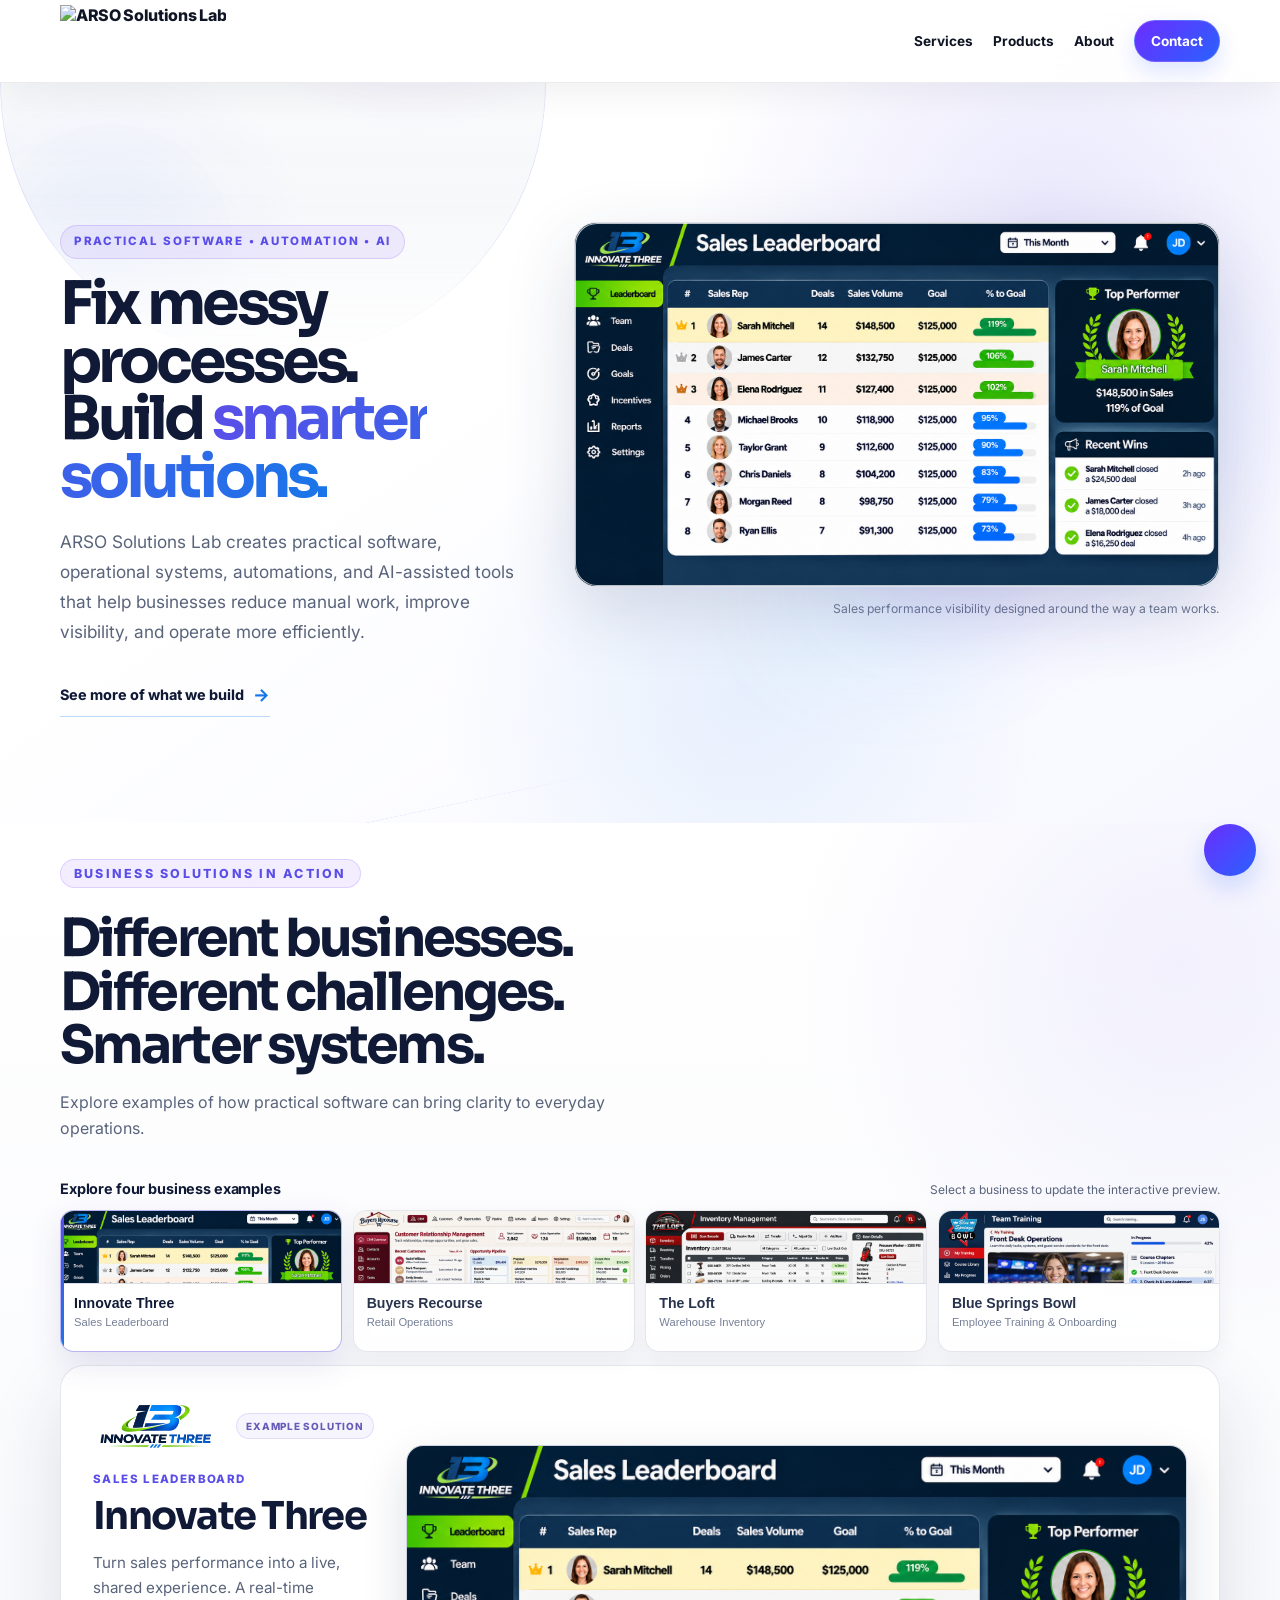
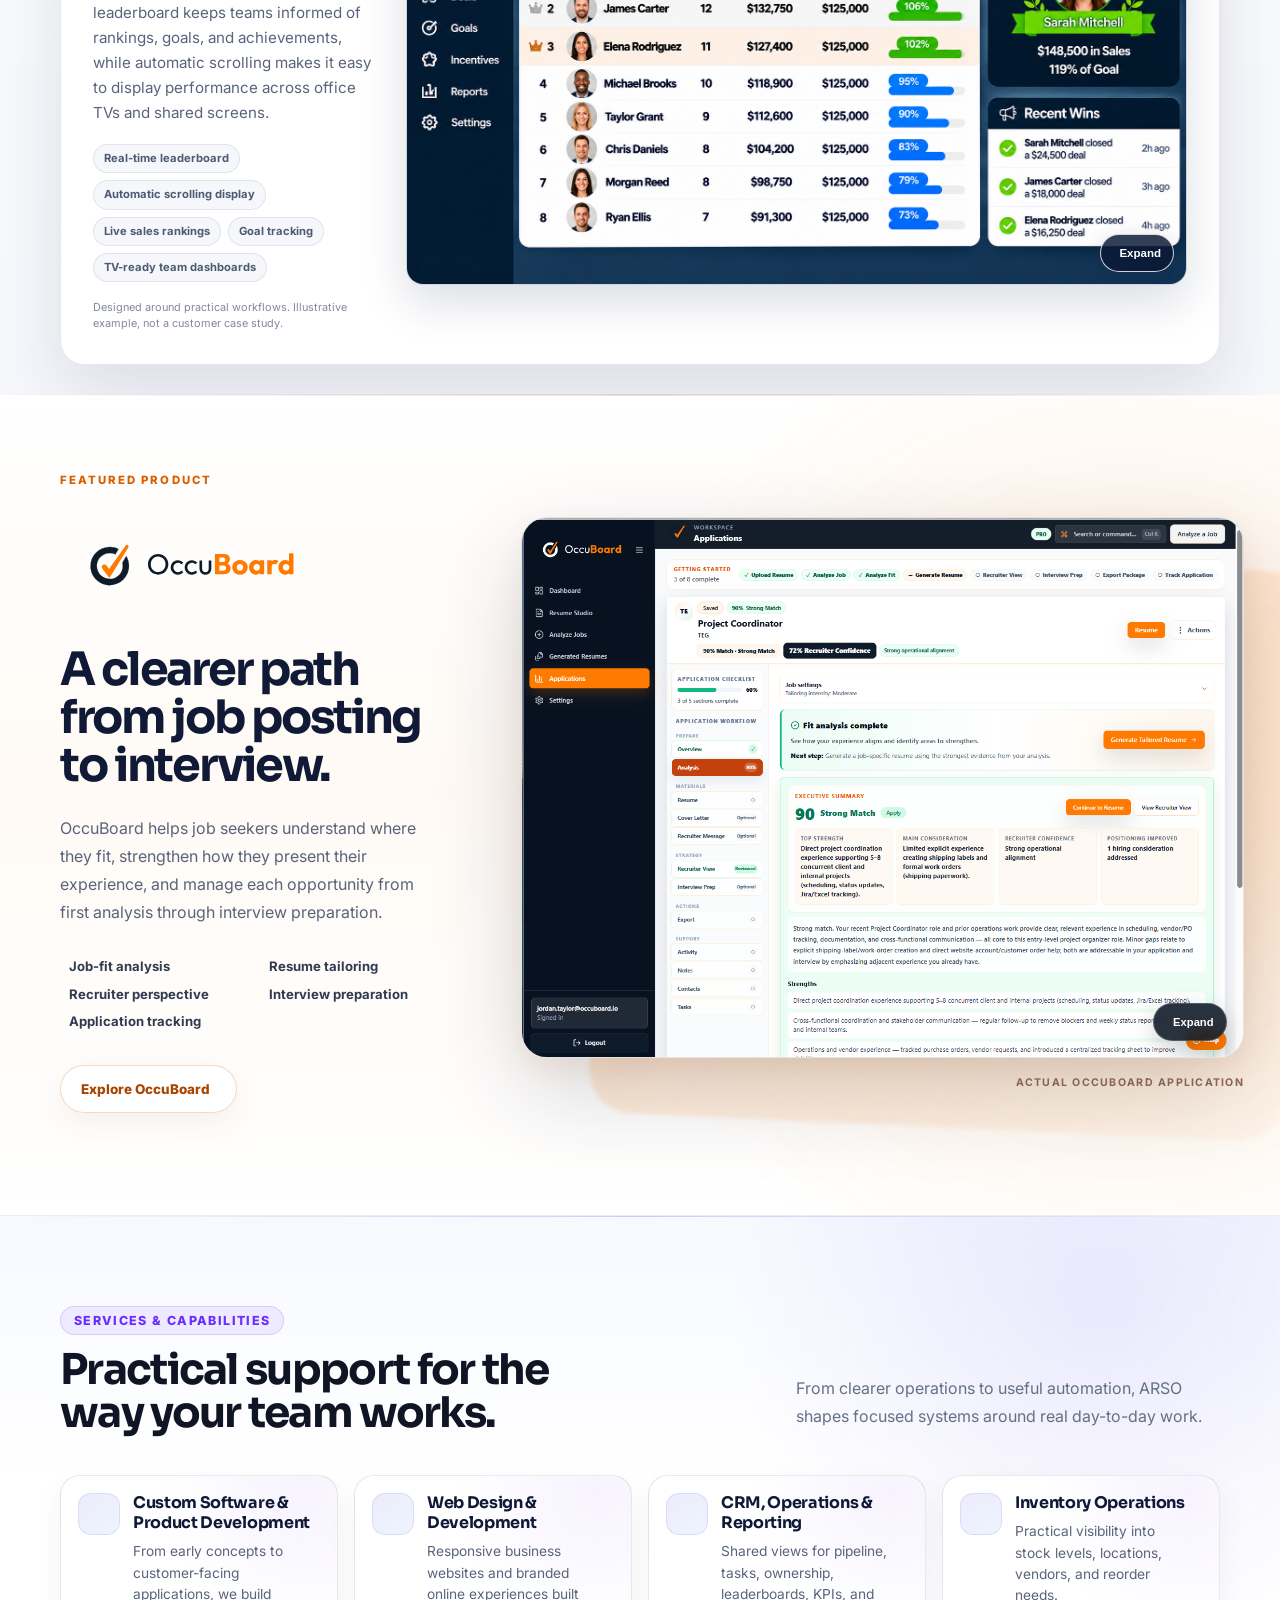
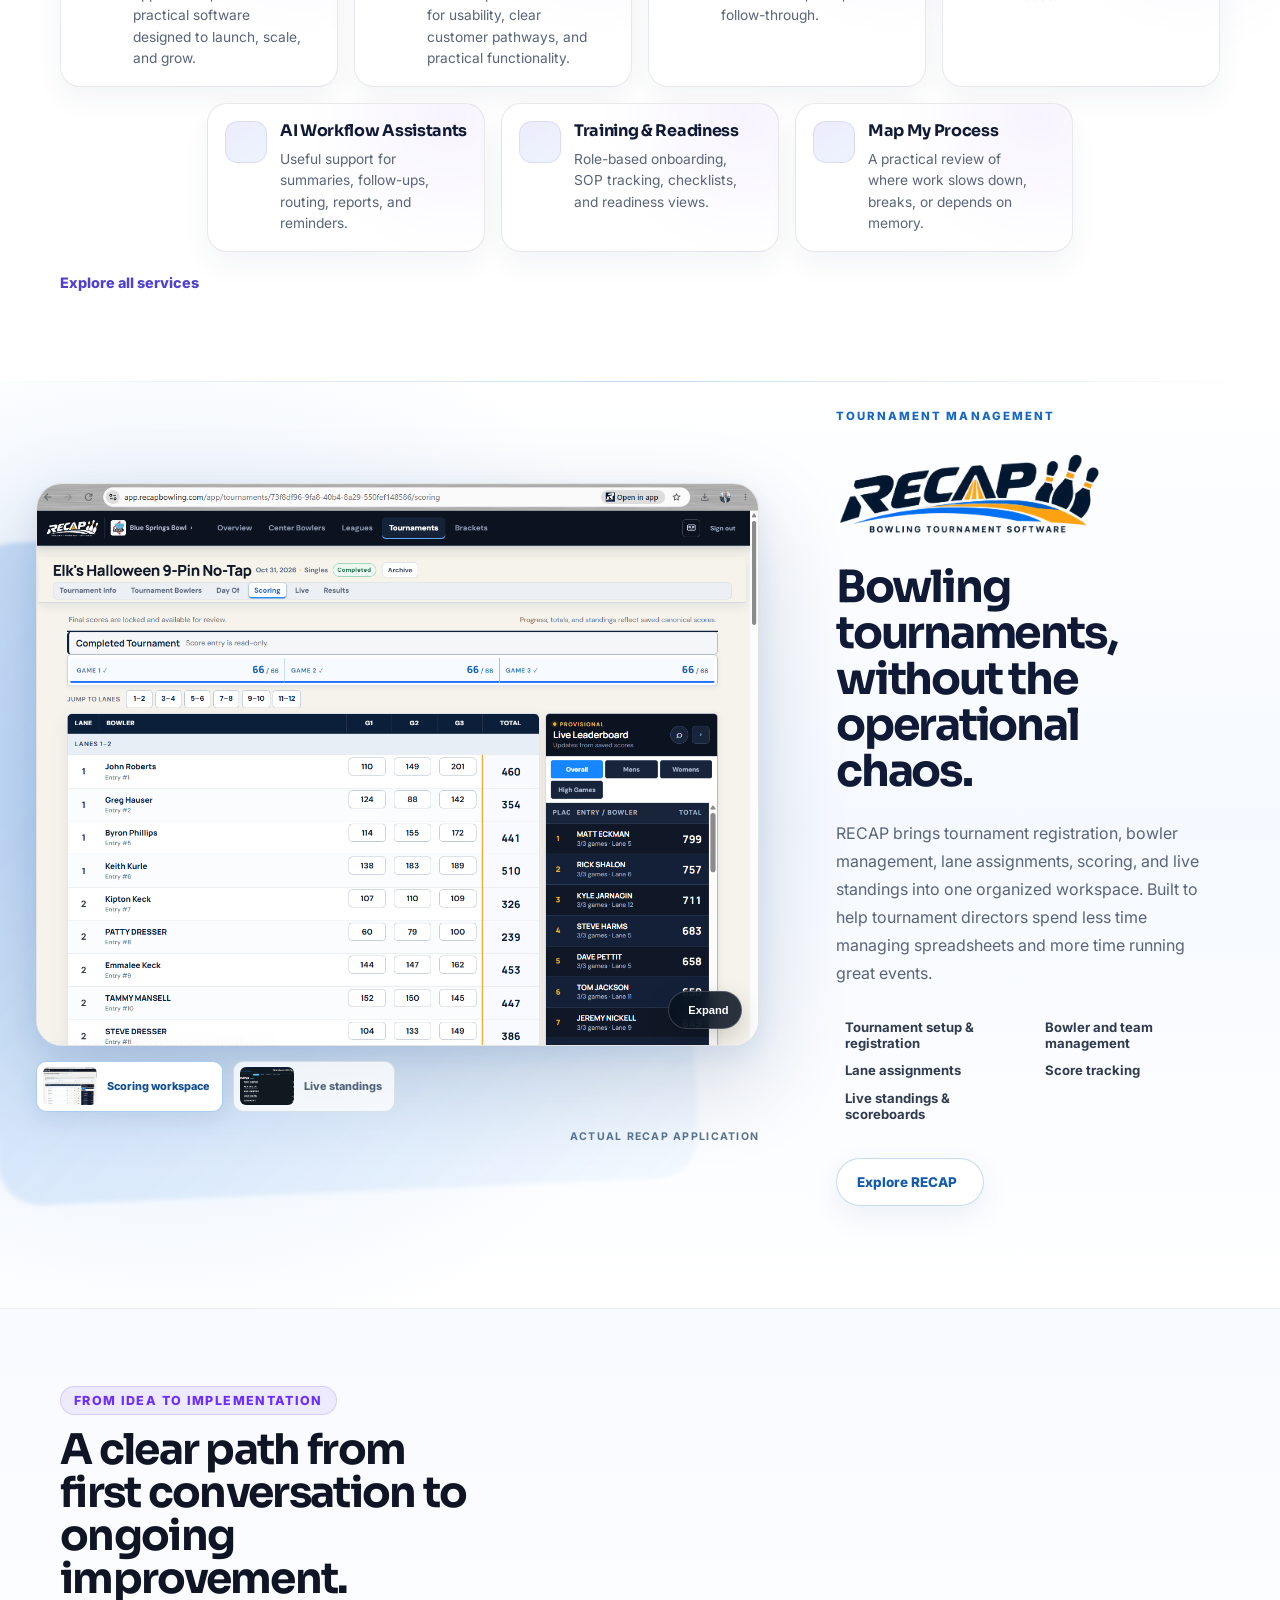
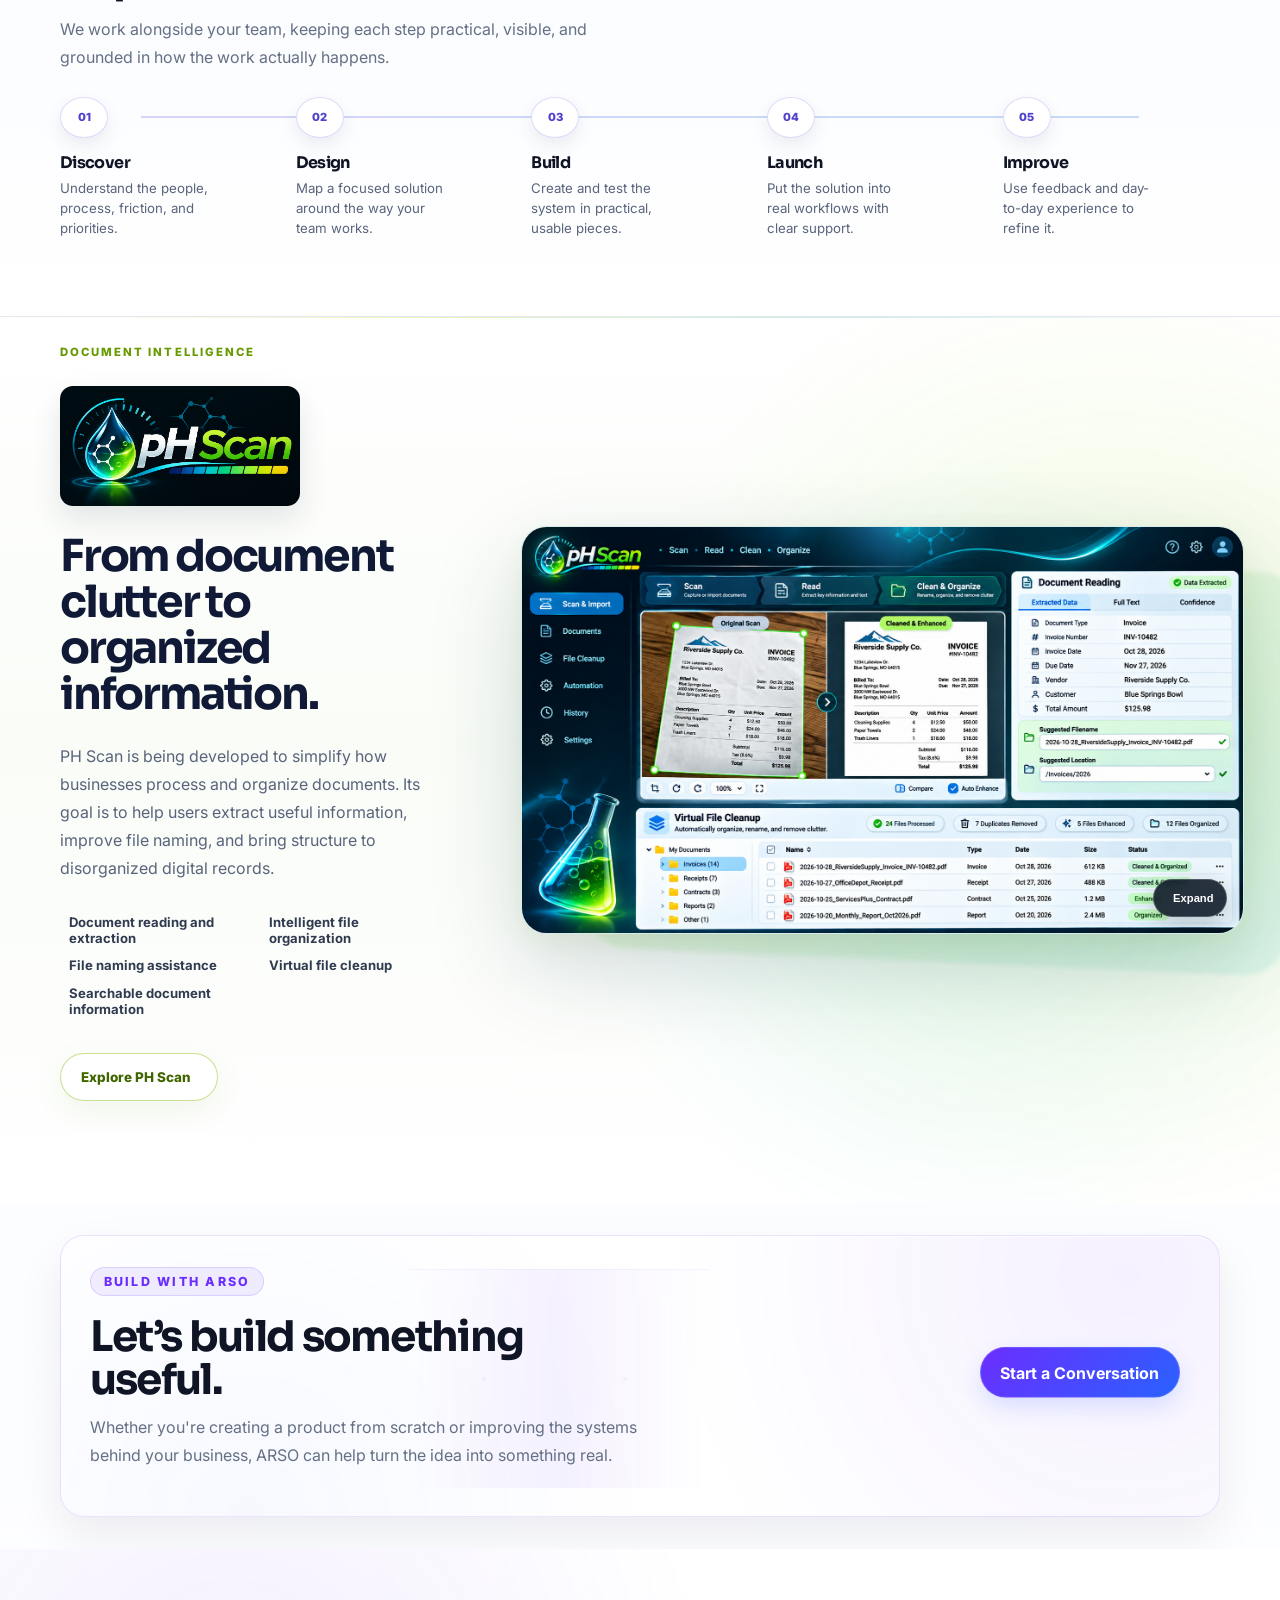
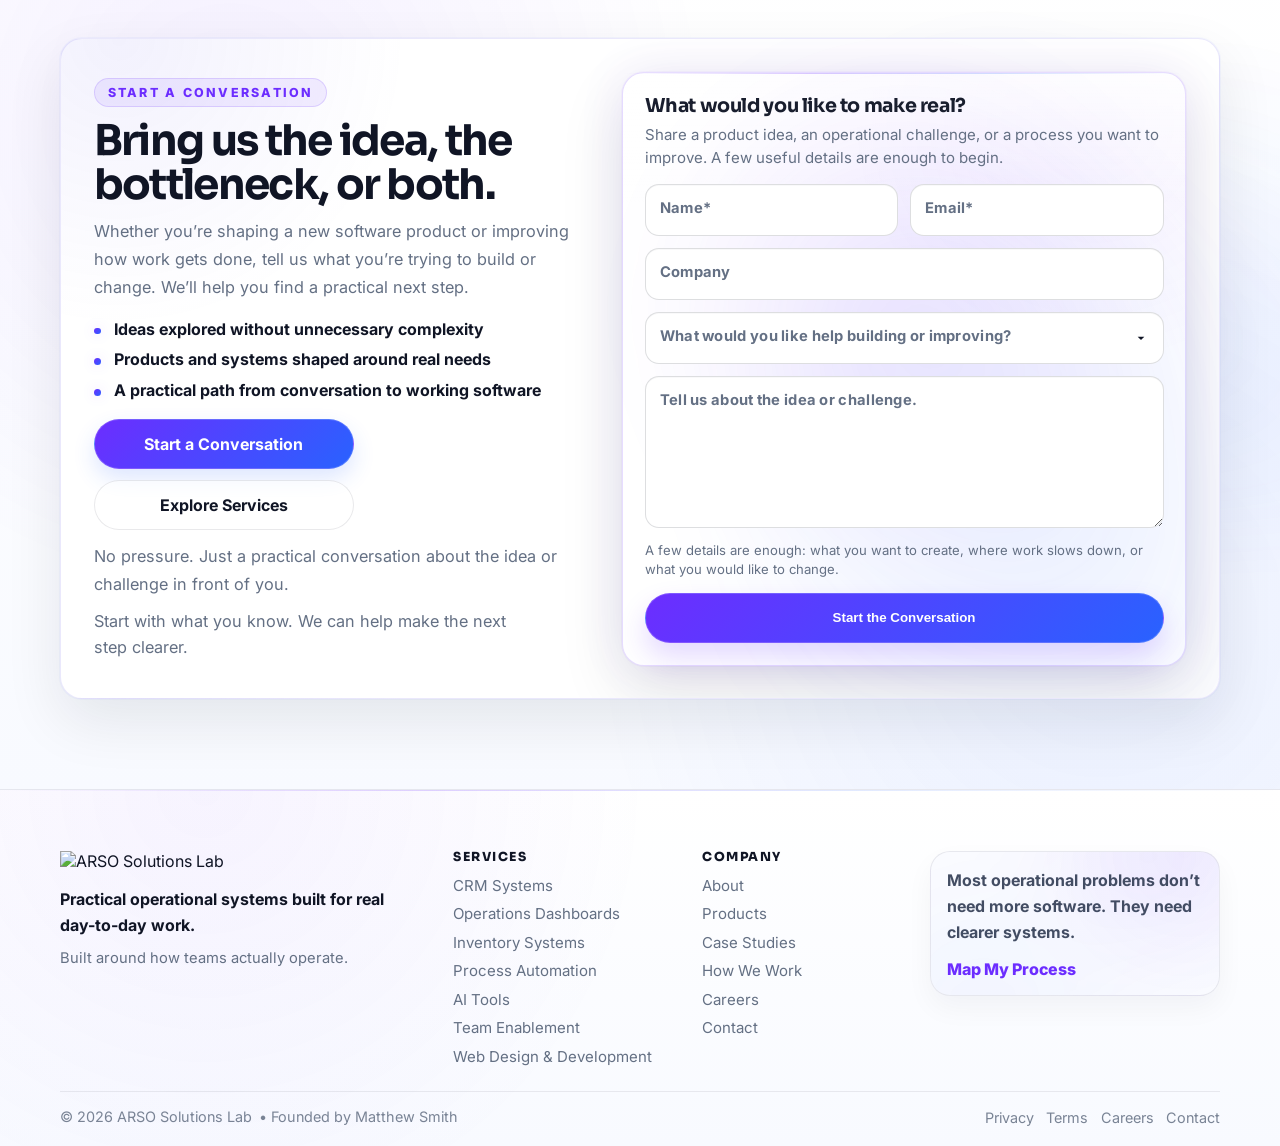
==== commit 8590da4d: "web design update" ====
--- a/index.html
+++ b/index.html
@@ -78,7 +78,7 @@
       href="https://fonts.googleapis.com/css2?family=Inter:wght@400;500;600;700;800&display=swap"
       rel="stylesheet"
     />
-    <link rel="stylesheet" href="styles.css" />
+    <link rel="stylesheet" href="styles.css?v=20261119-polish" />
 	<link rel="icon" type="image/svg+xml" href="Assets/favicon.svg" />
 	<link rel="icon" type="image/svg+xml" sizes="32x32" href="Assets/favicon-32.svg">
 <link rel="icon" type="image/svg+xml" sizes="16x16" href="Assets/favicon-16.svg">
@@ -99,8 +99,8 @@
   <img src="/Assets/logo-compact1.svg" alt="AR" class="logo logo-compact" />
 </a>
 
-        <button class="home-nav-toggle" type="button" aria-expanded="false" aria-controls="home-primary-nav">
-          <span class="sr-only">Toggle navigation</span>
+        <button class="shared-nav-toggle" type="button" aria-label="Open navigation" aria-expanded="false" aria-controls="home-primary-nav">
+          <span class="sr-only" aria-hidden="true"></span>
           <span aria-hidden="true"></span>
           <span aria-hidden="true"></span>
           <span aria-hidden="true"></span>
@@ -108,7 +108,7 @@
 
         <nav class="nav-links" id="home-primary-nav" aria-label="Primary navigation">
           <a href="services.html">Services</a>
-          <a href="projects.html">Projects</a>
+          <a href="projects.html">Products</a>
           <a href="about.html">About</a>
           <a href="#contact" class="btn btn-sm">Contact</a>
         </nav>
@@ -145,13 +145,7 @@
 
       <figure class="hero-visual-wrap">
         <div class="hero-image-frame">
-          <a
-            class="hero-image-link"
-            href="Assets/projects/i3/i3-home.png"
-            target="_blank"
-            rel="noopener"
-            aria-label="Open the Innovate Three sales performance dashboard at full size in a new tab"
-          >
+          <button id="hero-image-expand" type="button" class="hero-image-link" aria-label="Enlarge the Innovate Three sales performance dashboard">
             <img
               src="Assets/projects/i3/i3-home.png"
               alt="Innovate Three sales performance dashboard showing sales totals, leaderboard rankings, goal progress, pipeline, and recent activity"
@@ -159,8 +153,8 @@
               height="941"
               fetchpriority="high"
             >
-            <span class="hero-image-enlarge">View full size</span>
-          </a>
+            <span class="hero-image-enlarge">Expand</span>
+          </button>
         </div>
         <figcaption>Sales performance visibility designed around the way a team works.</figcaption>
       </figure>
@@ -307,41 +301,47 @@
     </div>
 
     <div class="homepage-system-preview-grid homepage-capability-grid" aria-label="ARSO services and capabilities">
-      <article>
+      <a class="homepage-service-card" href="services.html#custom-software">
         <div class="homepage-capability-icon"><i data-lucide="code-2"></i></div>
         <h3>Custom Software &amp; Product Development</h3>
-        <p>Turn an idea into working software. From early concepts and prototypes to customer-facing applications and products built to launch, sell, and grow.</p>
-      </article>
-
-      <article>
+        <p>From early concepts to customer-facing applications, we build practical software designed to launch, scale, and grow.</p>
+      </a>
+
+      <a class="homepage-service-card" href="services.html#web-design-development">
+        <div class="homepage-capability-icon"><i data-lucide="monitor-smartphone"></i></div>
+        <h3>Web Design &amp; Development</h3>
+        <p>Responsive business websites and branded online experiences built for usability, clear customer pathways, and practical functionality.</p>
+      </a>
+
+      <a class="homepage-service-card" href="services.html#business-systems">
         <div class="homepage-capability-icon"><i data-lucide="layout-dashboard"></i></div>
         <h3>CRM, Operations &amp; Reporting</h3>
         <p>Shared views for pipeline, tasks, ownership, leaderboards, KPIs, and follow-through.</p>
-      </article>
-
-      <article>
+      </a>
+
+      <a class="homepage-service-card" href="services.html#inventory-operations">
         <div class="homepage-capability-icon"><i data-lucide="boxes"></i></div>
         <h3>Inventory Operations</h3>
         <p>Practical visibility into stock levels, locations, vendors, and reorder needs.</p>
-      </article>
-
-      <article>
+      </a>
+
+      <a class="homepage-service-card" href="services.html#ai-automation">
         <div class="homepage-capability-icon"><i data-lucide="sparkles"></i></div>
         <h3>AI Workflow Assistants</h3>
         <p>Useful support for summaries, follow-ups, routing, reports, and reminders.</p>
-      </article>
-
-      <article>
+      </a>
+
+      <a class="homepage-service-card" href="services.html#training-enablement">
         <div class="homepage-capability-icon"><i data-lucide="graduation-cap"></i></div>
         <h3>Training &amp; Readiness</h3>
         <p>Role-based onboarding, SOP tracking, checklists, and readiness views.</p>
-      </article>
-
-      <article>
+      </a>
+
+      <a class="homepage-service-card" href="#contact">
         <div class="homepage-capability-icon"><i data-lucide="route"></i></div>
         <h3>Map My Process</h3>
         <p>A practical review of where work slows down, breaks, or depends on memory.</p>
-      </article>
+      </a>
     </div>
 
     <a class="services-overview-link" href="services.html">Explore all services <i data-lucide="arrow-right" aria-hidden="true"></i></a>
@@ -1544,13 +1544,13 @@
           <a href="services.html#ai-automation">Process Automation</a>
           <a href="ai-workflow-assistant.html">AI Tools</a>
           <a href="services.html#training-enablement">Team Enablement</a>
-          <a href="services.html#custom-software">Web Presence &amp; Intake</a>
+          <a href="services.html#web-design-development">Web Design &amp; Development</a>
         </nav>
 
         <nav class="footer-nav" aria-label="Footer company navigation">
           <h3>Company</h3>
           <a href="about.html">About</a>
-          <a href="projects.html">Projects</a>
+          <a href="projects.html">Products</a>
           <a href="case-studies.html">Case Studies</a>
           <a href="#how-we-work">How We Work</a>
           <a href="careers.html">Careers</a>
@@ -1574,40 +1574,12 @@
       </div>
     </footer>
 
+    <dialog id="hero-image-dialog" class="business-showcase-dialog product-showcase-dialog" aria-labelledby="hero-image-dialog-title">
+      <div class="business-showcase-dialog-card"><div class="business-showcase-dialog-head"><h2 id="hero-image-dialog-title">Innovate Three sales performance dashboard</h2><button type="button" data-home-lightbox-close aria-label="Close enlarged screenshot">&times;</button></div><img src="Assets/projects/i3/i3-home.png" alt="Innovate Three sales performance dashboard showing sales totals, leaderboard rankings, goal progress, pipeline, and recent activity" width="1671" height="941"></div>
+    </dialog>
     <script src="script.js"></script>
-	<script>
-  document.addEventListener("DOMContentLoaded", () => {
-    const toggle = document.querySelector(".home-nav-toggle");
-    const nav = document.getElementById("home-primary-nav");
-    if (!toggle || !nav) return;
-
-    const closeMenu = (restoreFocus = false) => {
-      nav.classList.remove("is-open");
-      toggle.setAttribute("aria-expanded", "false");
-      if (restoreFocus) toggle.focus();
-    };
-
-    toggle.addEventListener("click", () => {
-      const shouldOpen = toggle.getAttribute("aria-expanded") !== "true";
-      nav.classList.toggle("is-open", shouldOpen);
-      toggle.setAttribute("aria-expanded", String(shouldOpen));
-    });
-
-    nav.addEventListener("click", (event) => {
-      if (event.target.closest("a")) closeMenu();
-    });
-
-    document.addEventListener("keydown", (event) => {
-      if (event.key === "Escape" && nav.classList.contains("is-open")) {
-        closeMenu(true);
-      }
-    });
-
-    window.addEventListener("resize", () => {
-      if (window.innerWidth > 640) closeMenu();
-    });
-  });
-</script>
+    <script src="shared-nav.js?v=20261118-repair"></script>
+    <script src="homepage-lightbox.js?v=20261118-repair"></script>
 	<script>
   window.lucide?.createIcons();
 </script>
@@ -2115,12 +2087,19 @@
 
   window.addEventListener("scroll", () => {
     const revealPoint = window.innerWidth <= 640 ? 600 : 200;
-    if (window.scrollY > revealPoint) {
+    const scrollPosition = Math.max(window.scrollY, document.scrollingElement?.scrollTop || 0);
+    if (scrollPosition > revealPoint) {
       backToTop.classList.add("show");
     } else {
       backToTop.classList.remove("show");
     }
   });
+
+  document.addEventListener("scroll", () => {
+    const revealPoint = window.innerWidth <= 640 ? 600 : 200;
+    const scrollPosition = Math.max(window.scrollY, document.scrollingElement?.scrollTop || 0);
+    backToTop.classList.toggle("show", scrollPosition > revealPoint);
+  }, { passive: true });
 
   backToTop.addEventListener("click", () => {
     window.scrollTo({
--- a/styles.css
+++ b/styles.css
@@ -2642,6 +2642,267 @@
   }
 }
 
+/* Homepage service-card grid and simplified web portfolio previews */
+.home-page #systems-we-build .homepage-capability-grid {
+  grid-template-columns: repeat(8, minmax(0, 1fr));
+  gap: clamp(0.75rem, 1.35vw, 1rem);
+}
+
+.home-page #systems-we-build .homepage-service-card {
+  position: relative;
+  grid-column: span 2;
+  min-width: 0;
+  min-height: 150px;
+  display: grid;
+  grid-template-columns: auto minmax(0, 1fr);
+  grid-template-rows: auto 1fr;
+  gap: 0.68rem 0.85rem;
+  align-content: start;
+  padding: clamp(1rem, 1.7vw, 1.2rem);
+  overflow: hidden;
+  border: 1px solid rgba(16, 21, 37, 0.09);
+  border-radius: 20px;
+  color: inherit;
+  background:
+    radial-gradient(circle at 88% 8%, rgba(108, 45, 255, 0.055), transparent 9rem),
+    #fff;
+  box-shadow: 0 12px 30px rgba(35, 51, 97, 0.055);
+  text-decoration: none;
+  transition: transform 220ms ease, border-color 220ms ease, box-shadow 220ms ease;
+}
+
+.home-page #systems-we-build .homepage-service-card:nth-child(5) { grid-column: 2 / span 2; }
+.home-page #systems-we-build .homepage-service-card:nth-child(6) { grid-column: 4 / span 2; }
+.home-page #systems-we-build .homepage-service-card:nth-child(7) { grid-column: 6 / span 2; }
+
+.home-page #systems-we-build .homepage-service-card::after {
+  position: absolute;
+  right: 1rem;
+  bottom: 0.8rem;
+  color: var(--home-accent);
+  content: "\2192";
+  font-size: 1rem;
+  opacity: 0;
+  transform: translateX(-4px);
+  transition: opacity 180ms ease, transform 180ms ease;
+}
+
+.home-page #systems-we-build .homepage-service-card:hover,
+.home-page #systems-we-build .homepage-service-card:focus-visible {
+  border-color: rgba(91, 78, 232, 0.28);
+  box-shadow: 0 18px 38px rgba(35, 51, 97, 0.11);
+  transform: translateY(-3px);
+}
+
+.home-page #systems-we-build .homepage-service-card:focus-visible {
+  outline: 3px solid rgba(91, 78, 232, 0.38);
+  outline-offset: 3px;
+}
+
+.home-page #systems-we-build .homepage-service-card:hover::after,
+.home-page #systems-we-build .homepage-service-card:focus-visible::after {
+  opacity: 1;
+  transform: translateX(0);
+}
+
+.home-page #systems-we-build .homepage-service-card .homepage-capability-icon {
+  grid-row: 1 / 3;
+  margin: 0;
+}
+
+.home-page #systems-we-build .homepage-service-card h3 {
+  margin: 0;
+  color: var(--home-ink);
+  font-size: 1rem;
+  line-height: 1.25;
+  letter-spacing: -0.02em;
+}
+
+.home-page #systems-we-build .homepage-service-card p {
+  max-width: 34ch;
+  margin: 0;
+  padding-right: 1rem;
+  color: var(--home-muted);
+  font-size: 0.86rem;
+  line-height: 1.55;
+}
+
+.services-web-mobile,
+.projects-portfolio-page .web-portfolio-mobile {
+  display: none;
+}
+
+.services-redesign-page .services-web-grid article {
+  display: grid;
+  grid-template-rows: auto 1fr;
+}
+
+.services-redesign-page .services-web-preview,
+.projects-portfolio-page .web-portfolio-preview {
+  min-height: 0;
+  aspect-ratio: 16 / 10;
+  border-bottom: 1px solid rgba(42, 39, 74, 0.1);
+}
+
+.services-redesign-page .services-web-desktop,
+.projects-portfolio-page .web-portfolio-desktop {
+  width: 100%;
+  height: 100%;
+  min-height: 0;
+  aspect-ratio: 16 / 10;
+  object-fit: cover;
+  object-position: top center;
+}
+
+.projects-portfolio-page .web-portfolio-card {
+  display: grid;
+  grid-template-rows: auto 1fr;
+}
+
+@media (max-width: 980px) {
+  .home-page #systems-we-build .homepage-capability-grid { grid-template-columns: repeat(2, minmax(0, 1fr)); }
+  .home-page #systems-we-build .homepage-service-card,
+  .home-page #systems-we-build .homepage-service-card:nth-child(n) { grid-column: auto; }
+}
+
+@media (max-width: 640px) {
+  .home-page #systems-we-build .homepage-capability-grid { grid-template-columns: 1fr; }
+  .home-page #systems-we-build .homepage-service-card { min-height: 0; }
+}
+
+/* Web Design & Development service and portfolio */
+.homepage-capability-grid h3 a {
+  color: inherit;
+  text-decoration: none;
+}
+
+.homepage-capability-grid h3 a:hover,
+.homepage-capability-grid h3 a:focus-visible {
+  color: var(--arso-purple);
+}
+
+.services-redesign-page .services-web-design {
+  background:
+    radial-gradient(circle at 90% 8%, rgba(108, 45, 255, 0.09), transparent 28rem),
+    linear-gradient(180deg, #fff 0%, #f7f8fc 100%);
+}
+
+.services-redesign-page .services-web-heading {
+  max-width: 820px;
+  margin-bottom: 2.5rem;
+}
+
+.services-redesign-page .services-web-heading h2 {
+  max-width: 14ch;
+  margin: 0.75rem 0 1rem;
+  font-size: clamp(2.45rem, 4.6vw, 4.7rem);
+  line-height: 1;
+  letter-spacing: -0.055em;
+}
+
+.services-redesign-page .services-web-heading p {
+  max-width: 62ch;
+  margin: 0;
+  color: #626c84;
+  line-height: 1.75;
+}
+
+.services-redesign-page .services-web-grid,
+.projects-portfolio-page .web-portfolio-grid {
+  display: grid;
+  grid-template-columns: repeat(2, minmax(0, 1fr));
+  gap: clamp(1.25rem, 3vw, 2.5rem);
+}
+
+.services-redesign-page .services-web-grid article,
+.projects-portfolio-page .web-portfolio-card {
+  min-width: 0;
+  overflow: hidden;
+  border: 1px solid rgba(42, 39, 74, 0.12);
+  border-radius: 24px;
+  background: #fff;
+  box-shadow: 0 24px 60px rgba(33, 28, 82, 0.11);
+}
+
+.services-redesign-page .services-web-grid article > div:last-child,
+.projects-portfolio-page .web-portfolio-copy {
+  padding: clamp(1.2rem, 2.5vw, 1.8rem);
+}
+
+.services-redesign-page .services-web-grid h3,
+.projects-portfolio-page .web-portfolio-copy h3 {
+  margin: 0 0 0.65rem;
+  color: #171b2e;
+  font-size: clamp(1.35rem, 2.2vw, 1.8rem);
+}
+
+.services-redesign-page .services-web-grid p,
+.projects-portfolio-page .web-portfolio-copy > p:not(.portfolio-kicker) {
+  color: #626c84;
+  line-height: 1.7;
+}
+
+.services-web-preview,
+.projects-portfolio-page .web-portfolio-preview {
+  position: relative;
+  display: block;
+  width: 100%;
+  min-height: 300px;
+  margin: 0;
+  padding: 0;
+  overflow: hidden;
+  border: 0;
+  background: #e9ebf2;
+}
+
+.services-web-desktop,
+.projects-portfolio-page .web-portfolio-desktop {
+  display: block;
+  width: 100%;
+  height: 100%;
+  min-height: 300px;
+  aspect-ratio: 16 / 10;
+  object-fit: cover;
+  object-position: top center;
+}
+
+.services-web-mobile,
+.projects-portfolio-page .web-portfolio-mobile {
+  position: absolute;
+  right: 5%;
+  bottom: -8%;
+  width: 25%;
+  max-height: 82%;
+  border: 5px solid #fff;
+  border-radius: 16px;
+  object-fit: cover;
+  object-position: top;
+  box-shadow: 0 18px 42px rgba(16, 21, 37, 0.28);
+}
+
+.projects-portfolio-page .web-portfolio {
+  background:
+    radial-gradient(circle at 12% 18%, rgba(38, 123, 255, 0.09), transparent 26rem),
+    linear-gradient(180deg, #f7f8fc, #fff);
+}
+
+.projects-portfolio-page .web-portfolio-preview {
+  cursor: zoom-in;
+  text-align: left;
+}
+
+@media (max-width: 720px) {
+  .services-redesign-page .services-web-heading h2 { font-size: clamp(2.2rem, 10vw, 3.2rem); }
+  .services-redesign-page .services-web-grid,
+  .projects-portfolio-page .web-portfolio-grid { grid-template-columns: 1fr; }
+  .services-web-preview,
+  .projects-portfolio-page .web-portfolio-preview,
+  .services-web-desktop,
+  .projects-portfolio-page .web-portfolio-desktop { min-height: 230px; }
+  .services-web-mobile,
+  .projects-portfolio-page .web-portfolio-mobile { width: 27%; border-width: 4px; border-radius: 12px; }
+}
+
 /* Standalone about page */
 .about-page {
   background:
@@ -9529,11 +9790,11 @@
 }
 #backToTop {
   position: fixed;
-  bottom: 24px;
+  bottom: 88px;
   right: 24px;
 
-  width: 48px;
-  height: 48px;
+  width: 52px;
+  height: 52px;
   border-radius: 50%;
 
   background: linear-gradient(135deg, #7c6cff, #4f46e5);
@@ -9711,7 +9972,7 @@
 #assistantToggle {
   position: fixed;
   bottom: 24px;
-  right: 90px;
+  right: 24px;
 
   width: 52px;
   height: 52px;
@@ -9736,19 +9997,23 @@
 /* Widget */
 .assistant-widget {
   position: fixed;
-  bottom: 90px;
+  bottom: 154px;
   right: 24px;
-  width: 320px;
-
-  background: rgba(10, 14, 28, 0.96);
+  z-index: 9998;
+  width: min(340px, calc(100vw - 48px));
+  max-height: calc(100dvh - 178px);
+  overflow-y: auto;
+
+  color: #171b2e;
+  background: rgba(255, 255, 255, 0.98);
   border-radius: 20px;
   padding: 1rem;
 
-  border: 1px solid rgba(124,108,255,0.2);
+  border: 1px solid rgba(108, 45, 255, 0.16);
 
   box-shadow:
-    0 40px 90px rgba(0,0,0,0.7),
-    0 0 60px rgba(124,108,255,0.2);
+    0 24px 60px rgba(24, 28, 54, 0.18),
+    0 0 0 1px rgba(108, 45, 255, 0.03);
 
   backdrop-filter: blur(14px);
 
@@ -9780,11 +10045,12 @@
 
 .assistant-title strong {
   font-size: 0.9rem;
+  color: #171b2e;
 }
 
 .assistant-title span {
   font-size: 0.7rem;
-  color: #9fb0ff;
+  color: #665bb7;
 }
 
 /* Options */
@@ -9801,10 +10067,10 @@
   padding: 0.55rem;
   border-radius: 12px;
 
-  background: rgba(255,255,255,0.03);
-  border: 1px solid rgba(124,108,255,0.15);
-
-  color: white;
+  background: #f8f7ff;
+  border: 1px solid rgba(108, 45, 255, 0.14);
+
+  color: #22283a;
   text-align: left;
 
   cursor: pointer;
@@ -9812,7 +10078,7 @@
 }
 
 .assistant-options button:hover {
-  background: rgba(124,108,255,0.15);
+  background: #f0ebff;
   transform: translateY(-1px);
   box-shadow: 0 8px 20px rgba(124,108,255,0.25);
 }
@@ -9827,7 +10093,7 @@
 .assistant-response {
   margin-top: 0.75rem;
   font-size: 0.8rem;
-  color: #dbe3ff;
+  color: #3f475d;
   animation: fadeIn 0.25s ease;
 }
 
@@ -21766,7 +22032,13 @@
 .home-page .hero-image-link {
   position: relative;
   display: block;
+  width: 100%;
+  padding: 0;
+  border: 0;
+  background: transparent;
   color: inherit;
+  font: inherit;
+  cursor: zoom-in;
   text-decoration: none;
 }
 
@@ -21911,8 +22183,8 @@
   .home-page .site-header .nav-links {
     position: absolute;
     top: calc(100% + 0.65rem);
-    left: 0;
     right: 0;
+    left: auto;
     z-index: 20;
     display: grid;
     gap: 0.3rem;
@@ -22017,27 +22289,27 @@
     text-align: left;
   }
 
-  .home-page #assistantToggle {
-    width: 46px;
-    height: 46px;
+  #assistantToggle {
+    width: 52px;
+    height: 52px;
     right: 14px;
     bottom: 14px;
   }
 
-  .home-page #backToTop {
-    width: 44px;
-    height: 44px;
-    right: 15px;
-    bottom: 72px;
-  }
-
-  .home-page .assistant-widget {
-    width: min(320px, calc(100vw - 28px));
+  #backToTop {
+    width: 52px;
+    height: 52px;
     right: 14px;
-    bottom: 72px;
-    max-height: calc(100dvh - 96px);
+    bottom: 78px;
+  }
+
+  .assistant-widget {
+    width: min(340px, calc(100vw - 28px));
+    right: 14px;
+    bottom: 142px;
+    max-height: calc(100dvh - 156px);
     overflow-y: auto;
-    background: #0a0e1c;
+    background: rgba(255, 255, 255, 0.98);
   }
 }
 
@@ -22155,7 +22427,7 @@
     position: absolute;
     top: calc(100% + 0.65rem);
     right: 0;
-    left: 0;
+    left: auto;
     z-index: 20;
     display: grid;
     gap: 0.3rem;
@@ -22234,3 +22506,75 @@
   .shared-nav-toggle > span,
   .site-header .nav:has(.shared-nav-toggle) .nav-links { transition: none; }
 }
+
+/* Compact shared mobile navigation */
+.site-header :is(.home-nav-toggle, .shared-nav-toggle) .sr-only {
+  position: absolute;
+  width: 1px;
+  height: 1px;
+  padding: 0;
+  overflow: hidden;
+  clip: rect(0, 0, 0, 0);
+  clip-path: inset(50%);
+  white-space: nowrap;
+  border: 0;
+}
+
+@media (max-width: 640px) {
+  .home-page .site-header .nav-links,
+  .site-header .nav:has(.shared-nav-toggle) .nav-links {
+    right: 0;
+    left: auto;
+    width: min(240px, calc(100vw - 2rem));
+    max-width: calc(100vw - 2rem);
+    box-sizing: border-box;
+    padding: 0.55rem;
+    gap: 0.2rem;
+    align-items: stretch;
+    justify-content: initial;
+  }
+
+  .home-page .site-header .nav-links a,
+  .home-page .site-header .nav-links .btn,
+  .site-header .nav:has(.shared-nav-toggle) .nav-links a,
+  .site-header .nav:has(.shared-nav-toggle) .nav-links .btn {
+    min-height: 42px;
+    padding: 0.6rem 0.75rem;
+  }
+}
+
+/* Final responsive placement for the seven homepage service links. */
+.home-page #systems-we-build .homepage-capability-grid {
+  grid-template-columns: repeat(8, minmax(0, 1fr));
+}
+.home-page #systems-we-build .homepage-service-card { grid-column: span 2; }
+.home-page #systems-we-build .homepage-service-card:nth-child(5) { grid-column: 2 / span 2; }
+.home-page #systems-we-build .homepage-service-card:nth-child(6) { grid-column: 4 / span 2; }
+.home-page #systems-we-build .homepage-service-card:nth-child(7) { grid-column: 6 / span 2; }
+
+@media (max-width: 980px) {
+  .home-page #systems-we-build .homepage-capability-grid { grid-template-columns: repeat(2, minmax(0, 1fr)); }
+  .home-page #systems-we-build .homepage-service-card,
+  .home-page #systems-we-build .homepage-service-card:nth-child(n) { grid-column: auto; }
+}
+
+@media (max-width: 640px) {
+  .home-page #systems-we-build .homepage-capability-grid { grid-template-columns: 1fr; }
+}
+
+/* The web portfolio uses one uncluttered desktop capture per example. */
+.services-web-mobile,
+.projects-portfolio-page .web-portfolio-mobile {
+  display: none !important;
+}
+
+/* Scoped refinements for homepage service density and the web portfolio intro. */
+.home-page #systems-we-build .homepage-service-card {
+  min-height: 136px;
+  gap: 0.52rem 0.8rem;
+  padding: clamp(0.88rem, 1.45vw, 1.05rem);
+}
+
+.projects-portfolio-page .web-portfolio .portfolio-section-heading {
+  margin-bottom: clamp(1.65rem, 3vw, 2.5rem);
+}
